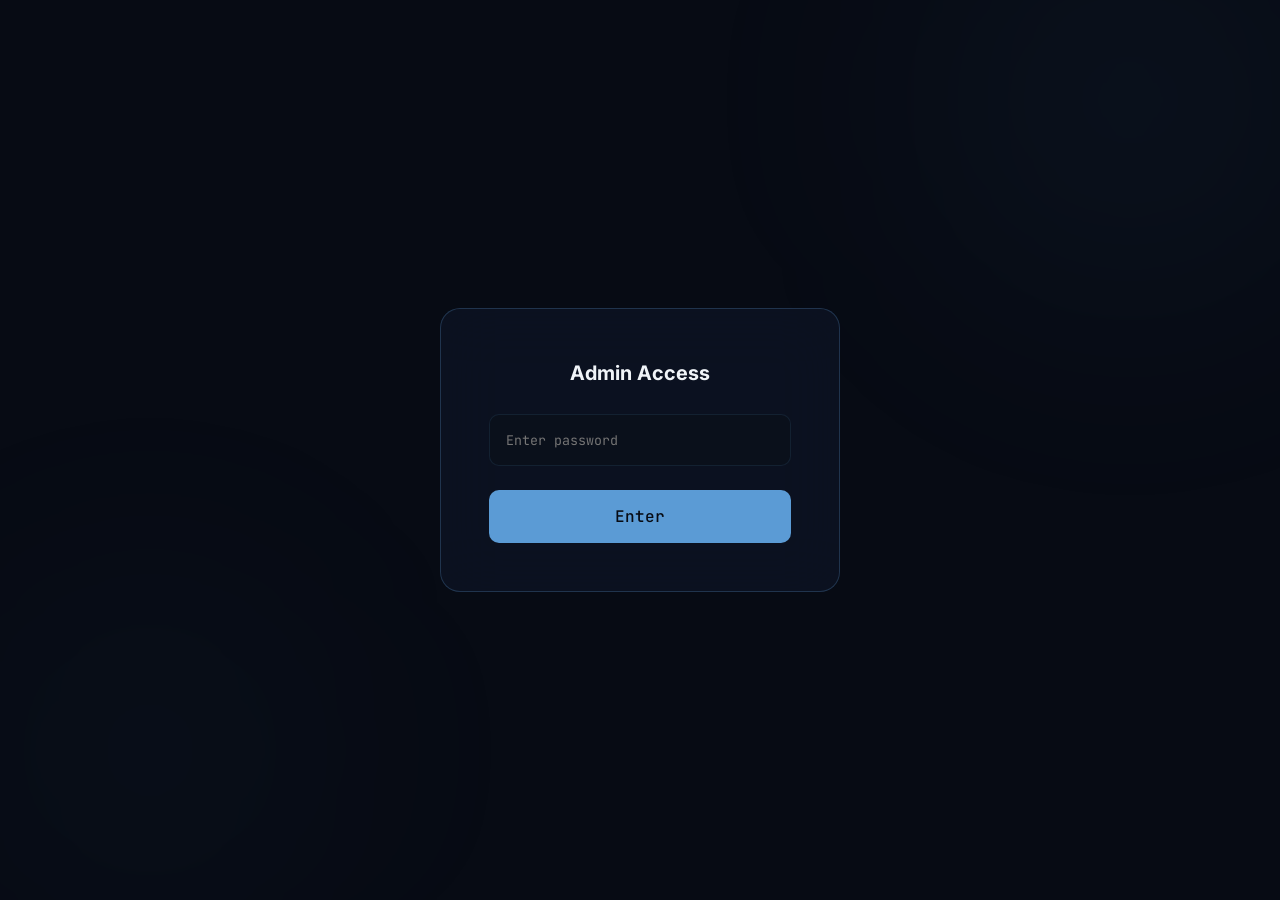
==== admin.html @ c46da8bd "Same changes" ====
<!doctype html>
<html lang="en">
    <head>
        <meta charset="UTF-8" />
        <meta name="viewport" content="width=device-width, initial-scale=1.0" />
        <title>Admin — Portfolio Management</title>
        <meta name="description" content="Admin panel for managing portfolio content." />
        <meta name="robots" content="noindex, nofollow" />
        <link rel="icon" href="assets/favicon/favicon.svg" type="image/svg+xml" />
        <link rel="preconnect" href="https://fonts.googleapis.com" />
        <link rel="preconnect" href="https://fonts.gstatic.com" crossorigin />
        <link
            href="https://fonts.googleapis.com/css2?family=Inter:wght@400;500;600;700&family=JetBrains+Mono:wght@400;500&display=swap"
            rel="stylesheet"
        />
        <link rel="stylesheet" href="assets/css/main.css" />
        <link rel="stylesheet" href="assets/css/admin.css" />
        <link rel="stylesheet" href="https://cdnjs.cloudflare.com/ajax/libs/font-awesome/6.4.0/css/all.min.css" />
        <script>
            document.addEventListener('DOMContentLoaded', () => {
                // SHA-256 hash function
                async function sha256(message) {
                    const msgBuffer = new TextEncoder().encode(message);
                    const hashBuffer = await crypto.subtle.digest('SHA-256', msgBuffer);
                    const hashArray = Array.from(new Uint8Array(hashBuffer));
                    return hashArray.map((b) => b.toString(16).padStart(2, '0')).join('');
                }

                // Admin hash from main.js
                const ADMIN_HASH = 'c2102ea6340446722128b1db3b9ac26e59ed820b8898c4a69cbaf90b72012b72';

                // Handle authentication
                const authForm = document.getElementById('auth-form');
                const adminContent = document.getElementById('admin-content');
                const passwordInput = document.getElementById('auth-password');
                const submitBtn = document.getElementById('auth-submit');

                submitBtn.addEventListener('click', async () => {
                    const password = passwordInput.value;
                    if (!password) return;
                    const hash = await sha256(password);
                    if (hash === ADMIN_HASH) {
                        authForm.style.display = 'none';
                        adminContent.style.display = 'block';
                        sessionStorage.setItem('adminAuth', 'true');
                        initAdmin();
                    } else {
                        passwordInput.value = '';
                        passwordInput.style.borderColor = '#c47070';
                        setTimeout(() => {
                            passwordInput.style.borderColor = '';
                        }, 1500);
                    }
                });

                passwordInput.addEventListener('keydown', (e) => {
                    if (e.key === 'Enter') submitBtn.click();
                });

                if (sessionStorage.getItem('adminAuth')) {
                    authForm.style.display = 'none';
                    adminContent.style.display = 'block';
                    initAdmin();
                }
            });
        </script>
    </head>
    <body>
        <!-- Password authentication form -->
        <div
            id="auth-form"
            style="
                display: flex;
                align-items: center;
                justify-content: center;
                min-height: 100vh;
                background: var(--bg-base);
            "
        >
            <div
                style="
                    background: var(--glass-bg-strong);
                    backdrop-filter: blur(var(--blur-lg));
                    border: 1px solid var(--glass-border-hover);
                    border-radius: var(--radius-xl);
                    padding: var(--space-2xl);
                    max-width: 400px;
                    width: 100%;
                    text-align: center;
                "
            >
                <h1 style="font-size: var(--text-xl); color: var(--text-heading); margin-bottom: var(--space-lg)">
                    Admin Access
                </h1>
                <input
                    id="auth-password"
                    type="password"
                    placeholder="Enter password"
                    style="
                        width: 100%;
                        padding: var(--space-md);
                        background: rgba(10, 15, 26, 0.6);
                        border: 1px solid var(--glass-border);
                        border-radius: var(--radius-md);
                        color: var(--text-primary);
                        font-family: var(--font-mono);
                        outline: none;
                        margin-bottom: var(--space-lg);
                    "
                    autocomplete="off"
                />
                <button
                    id="auth-submit"
                    style="
                        width: 100%;
                        padding: var(--space-md);
                        background: var(--accent);
                        color: var(--bg-base);
                        border: none;
                        border-radius: var(--radius-md);
                        font-family: var(--font-mono);
                        font-weight: 500;
                        cursor: pointer;
                        transition: background var(--transition-fast);
                    "
                >
                    Enter
                </button>
            </div>
        </div>

        <!-- Admin content -->
        <div id="admin-content" style="display: none">
            <div class="bg-grid" aria-hidden="true"></div>

            <header class="navbar">
                <div class="navbar__inner"></div>
            </header>

            <main class="admin-layout">
                <div class="container">
                    <div class="admin-header">
                        <h1 class="admin-header__title">Admin Panel</h1>
                        <p class="admin-header__subtitle">
                            Manage projects, certificates, and Blender work. Changes sync to GitHub on push.
                        </p>
                    </div>

                    <div id="pat-banner"></div>

                    <section class="admin-section">
                        <div class="admin-section__header">
                            <h2 class="admin-section__title">
                                Projects
                                <span class="admin-section__count" id="projects-count"></span>
                            </h2>
                            <button class="btn btn--primary" onclick="Admin.openAddForm('projects')">
                                Add Project
                            </button>
                        </div>
                        <div id="projects-list"></div>
                    </section>

                    <section class="admin-section">
                        <div class="admin-section__header">
                            <h2 class="admin-section__title">
                                Certificates
                                <span class="admin-section__count" id="certificates-count"></span>
                            </h2>
                            <button class="btn btn--primary" onclick="Admin.openAddForm('certificates')">
                                Add Certificate
                            </button>
                        </div>
                        <div id="certificates-list"></div>
                    </section>

                    <section class="admin-section">
                        <div class="admin-section__header">
                            <h2 class="admin-section__title">
                                Blender
                                <span class="admin-section__count" id="blender-count"></span>
                            </h2>
                            <button class="btn btn--primary" onclick="Admin.openAddForm('blender')">
                                Add Blender Project
                            </button>
                        </div>
                        <div id="blender-list"></div>
                    </section>

                    <div id="form-container"></div>

                    <div id="sync-bar"></div>
                </div>
            </main>
        </div>

        <script src="assets/js/data/site.js"></script>
        <script src="assets/js/data/projects.js"></script>
        <script src="assets/js/data/certificates.js"></script>
        <script src="assets/js/data/blender.js"></script>
        <script src="assets/js/github.js"></script>
        <script src="assets/js/main.js"></script>
        <script src="assets/js/admin.js"></script>

        <script>
            document.addEventListener('DOMContentLoaded', () => {
                function updateCounts() {
                    const pc = document.getElementById('projects-count');
                    const cc = document.getElementById('certificates-count');
                    const bc = document.getElementById('blender-count');
                    if (pc) pc.textContent = `(${PROJECTS.length})`;
                    if (cc) cc.textContent = `(${CERTIFICATES.length})`;
                    if (bc) bc.textContent = `(${BLENDER_PROJECTS.length})`;
                }
                updateCounts();

                const observer = new MutationObserver(updateCounts);
                const lists = document.querySelectorAll('#projects-list, #certificates-list, #blender-list');
                lists.forEach((el) => observer.observe(el, { childList: true, subtree: true }));
            });
        </script>
    </body>
</html>
---- assets/css/main.css ----
/* ============================================================
   main.css — Portfolio-wide styles
   ============================================================
   Glassmorphism + Tech Aesthetic

   Deep dark backgrounds with frosted glass surfaces,
   subtle blue accent glows, and a technical dashboard feel.
   ============================================================ */

/* ── Design Tokens ──────────────────────────────────────────── */

:root {
    /* Surfaces — deep navy-black palette */
    --bg-base: #070b14;
    --bg-primary: #0a0f1a;
    --bg-secondary: #0e1525;
    --bg-tertiary: #131c30;
    --bg-elevated: #182240;

    /* Glass surfaces */
    --glass-bg: rgba(14, 21, 37, 0.55);
    --glass-bg-hover: rgba(18, 28, 50, 0.65);
    --glass-bg-strong: rgba(14, 21, 37, 0.75);
    --glass-border: rgba(91, 155, 213, 0.12);
    --glass-border-hover: rgba(91, 155, 213, 0.25);

    /* Accent — soft electric blue */
    --accent: #5b9bd5;
    --accent-hover: #73b0e8;
    --accent-muted: rgba(91, 155, 213, 0.12);
    --accent-glow: rgba(91, 155, 213, 0.08);
    --accent-strong-glow: rgba(91, 155, 213, 0.2);

    /* Text */
    --text-primary: #e2e8f0;
    --text-secondary: #8b9cb8;
    --text-tertiary: #556a85;
    --text-heading: #f0f4f8;

    /* Status colours */
    --status-completed: #4ade80;
    --status-progress: #facc15;
    --status-planned: #94a3b8;

    /* Spacing */
    --space-xs: 0.25rem;
    --space-sm: 0.5rem;
    --space-md: 1rem;
    --space-lg: 1.5rem;
    --space-xl: 2rem;
    --space-2xl: 3rem;
    --space-3xl: 4rem;

    /* Typography */
    --font-sans: 'Inter', -apple-system, BlinkMacSystemFont, 'Segoe UI', system-ui, sans-serif;
    --font-mono: 'JetBrains Mono', 'Fira Code', 'Cascadia Code', monospace;

    --text-xs: 0.75rem;
    --text-sm: 0.875rem;
    --text-base: 1rem;
    --text-lg: 1.125rem;
    --text-xl: 1.25rem;
    --text-2xl: 1.5rem;
    --text-3xl: 2rem;
    --text-4xl: 2.5rem;
    --text-5xl: 3rem;

    /* Radii */
    --radius-sm: 6px;
    --radius-md: 10px;
    --radius-lg: 14px;
    --radius-xl: 20px;

    /* Transitions */
    --transition-fast: 150ms ease;
    --transition-base: 250ms ease;
    --transition-slow: 400ms ease;

    /* Layout */
    --max-width: 1120px;
    --navbar-height: 60px;

    /* Blur */
    --blur-sm: 12px;
    --blur-md: 20px;
    --blur-lg: 30px;
}

/* ── Reset ──────────────────────────────────────────────────── */

*,
*::before,
*::after {
    box-sizing: border-box;
    margin: 0;
    padding: 0;
}

html {
    scroll-behavior: smooth;
    -webkit-text-size-adjust: 100%;
}

body {
    font-family: var(--font-sans);
    font-size: var(--text-base);
    line-height: 1.65;
    color: var(--text-primary);
    background-color: var(--bg-base);
    min-height: 100vh;
    -webkit-font-smoothing: antialiased;
    -moz-osx-font-smoothing: grayscale;
    overflow-x: hidden;
}

img {
    display: block;
    max-width: 100%;
    height: auto;
}

a {
    color: var(--accent);
    text-decoration: none;
    transition: color var(--transition-fast);
}
a:hover {
    color: var(--accent-hover);
}

button {
    font-family: inherit;
    font-size: inherit;
    cursor: pointer;
    border: none;
    background: none;
    color: inherit;
}

ul,
ol {
    list-style: none;
}

/* ── Ambient Background Grid ────────────────────────────────── */

.bg-grid {
    position: fixed;
    inset: 0;
    z-index: 0;
    pointer-events: none;
    background:
        linear-gradient(180deg, rgba(91, 155, 213, 0.015) 1px, transparent 1px),
        linear-gradient(90deg, rgba(91, 155, 213, 0.015) 1px, transparent 1px);
    background-size: 60px 60px;
    mask-image: radial-gradient(ellipse 70% 60% at 50% 40%, black 20%, transparent 100%);
    -webkit-mask-image: radial-gradient(ellipse 70% 60% at 50% 40%, black 20%, transparent 100%);
}

/* Ambient glow blobs */
body::before,
body::after {
    content: '';
    position: fixed;
    border-radius: 50%;
    pointer-events: none;
    z-index: 0;
    filter: blur(120px);
}

body::before {
    width: 600px;
    height: 600px;
    top: -200px;
    right: -150px;
    background: radial-gradient(circle, rgba(91, 155, 213, 0.07), transparent 70%);
}

body::after {
    width: 500px;
    height: 500px;
    bottom: -100px;
    left: -100px;
    background: radial-gradient(circle, rgba(91, 155, 213, 0.05), transparent 70%);
}

/* ── Layout ─────────────────────────────────────────────────── */

.container {
    max-width: var(--max-width);
    margin: 0 auto;
    padding: 0 var(--space-lg);
    position: relative;
    z-index: 1;
}

.page-content {
    padding-top: calc(var(--navbar-height) + var(--space-2xl));
    padding-bottom: var(--space-3xl);
    min-height: calc(100vh - var(--navbar-height));
    position: relative;
    z-index: 1;
}

/* ── Navbar ─────────────────────────────────────────────────── */

.navbar {
    position: fixed;
    top: 0;
    left: 0;
    right: 0;
    z-index: 100;
    height: var(--navbar-height);
    background: rgba(7, 11, 20, 0.75);
    backdrop-filter: blur(var(--blur-md));
    -webkit-backdrop-filter: blur(var(--blur-md));
    border-bottom: 1px solid var(--glass-border);
}

.navbar__inner {
    max-width: var(--max-width);
    margin: 0 auto;
    padding: 0 var(--space-lg);
    display: flex;
    align-items: center;
    justify-content: space-between;
    height: 100%;
}

.navbar__brand {
    font-size: var(--text-base);
    font-weight: 600;
    color: var(--text-heading);
    letter-spacing: -0.01em;
    font-family: var(--font-mono);
    position: relative;
}

.navbar__brand::before {
    content: '~';
    color: var(--accent);
    margin-right: 4px;
}

.navbar__links {
    display: flex;
    align-items: center;
    gap: var(--space-xs);
}

.navbar__link {
    font-size: var(--text-sm);
    color: var(--text-secondary);
    transition:
        color var(--transition-fast),
        background var(--transition-fast);
    padding: var(--space-xs) var(--space-md);
    border-radius: var(--radius-sm);
}

.navbar__link:hover {
    color: var(--text-primary);
    background: var(--accent-muted);
}

.navbar__link--active {
    color: var(--accent);
    background: var(--accent-muted);
}

.navbar__toggle {
    display: none;
    padding: var(--space-sm);
    font-size: var(--text-lg);
    color: var(--text-secondary);
    transition: color var(--transition-fast);
}
.navbar__toggle:hover {
    color: var(--text-primary);
}

/* ── Hero ───────────────────────────────────────────────────── */

.hero {
    padding: var(--space-3xl) 0 var(--space-2xl);
    position: relative;
}

.hero__tag {
    font-family: var(--font-mono);
    font-size: var(--text-xs);
    color: var(--accent);
    letter-spacing: 0.1em;
    text-transform: uppercase;
    margin-bottom: var(--space-md);
    opacity: 0.7;
}

.hero__name {
    font-size: var(--text-5xl);
    font-weight: 700;
    color: var(--text-heading);
    letter-spacing: -0.04em;
    margin-bottom: var(--space-lg);
    line-height: 1.1;
    position: relative;
}

.hero__name::after {
    content: '';
    display: block;
    width: 60px;
    height: 3px;
    background: linear-gradient(90deg, var(--accent), transparent);
    border-radius: 2px;
    margin-top: var(--space-lg);
}

.hero__philosophy {
    font-size: var(--text-lg);
    color: var(--text-secondary);
    max-width: 640px;
    line-height: 1.8;
    margin-bottom: var(--space-xl);
    margin-top: var(--space-xl);
}

.hero__motto {
    font-family: var(--font-mono);
    font-size: var(--text-sm);
    color: var(--accent);
    letter-spacing: 0.12em;
    text-transform: uppercase;
    display: inline-block;
    padding: var(--space-xs) var(--space-md);
    border: 1px solid var(--glass-border);
    border-radius: var(--radius-sm);
    background: var(--accent-glow);
}

/* ── Section ────────────────────────────────────────────────── */

.section {
    padding: var(--space-2xl) 0;
}

.section__header {
    display: flex;
    align-items: center;
    justify-content: space-between;
    margin-bottom: var(--space-xl);
    padding-bottom: var(--space-md);
    border-bottom: 1px solid var(--glass-border);
}

.section__title {
    font-size: var(--text-xl);
    font-weight: 600;
    color: var(--text-heading);
    letter-spacing: -0.01em;
    position: relative;
    padding-left: var(--space-md);
}

.section__title::before {
    content: '';
    position: absolute;
    left: 0;
    top: 4px;
    bottom: 4px;
    width: 3px;
    background: var(--accent);
    border-radius: 2px;
}

.section__link {
    font-size: var(--text-sm);
    color: var(--text-tertiary);
    font-family: var(--font-mono);
    transition: color var(--transition-fast);
}
.section__link:hover {
    color: var(--accent);
}

/* ── About ──────────────────────────────────────────────────── */

.about {
    padding: var(--space-2xl) 0;
}

.about__heading {
    font-size: var(--text-xl);
    font-weight: 600;
    color: var(--text-heading);
    margin-bottom: var(--space-xl);
    padding-left: var(--space-md);
    position: relative;
}

.about__heading::before {
    content: '';
    position: absolute;
    left: 0;
    top: 4px;
    bottom: 4px;
    width: 3px;
    background: var(--accent);
    border-radius: 2px;
}

.about__intro {
    font-size: var(--text-base);
    color: var(--text-secondary);
    line-height: 1.8;
    margin-bottom: var(--space-2xl);
}

.about__grid {
    display: grid;
    grid-template-columns: 1fr 1fr;
    gap: var(--space-lg);
}

.about__card {
    background: var(--glass-bg);
    backdrop-filter: blur(var(--blur-sm));
    -webkit-backdrop-filter: blur(var(--blur-sm));
    border: 1px solid var(--glass-border);
    border-radius: var(--radius-lg);
    padding: var(--space-xl);
    transition: border-color var(--transition-base);
}

.about__card:hover {
    border-color: var(--glass-border-hover);
}

.about__card h3 {
    font-size: var(--text-xs);
    font-weight: 600;
    color: var(--accent);
    text-transform: uppercase;
    letter-spacing: 0.1em;
    margin-bottom: var(--space-md);
    font-family: var(--font-mono);
}

.about__card p {
    font-size: var(--text-sm);
    color: var(--text-secondary);
    line-height: 1.7;
}

.about__list li {
    font-size: var(--text-sm);
    color: var(--text-secondary);
    line-height: 1.8;
    padding-left: var(--space-md);
    position: relative;
}

.about__list li::before {
    content: '▸';
    position: absolute;
    left: 0;
    color: var(--accent);
    font-size: var(--text-xs);
}

/* ── Card ───────────────────────────────────────────────────── */

.card {
    background: var(--glass-bg);
    backdrop-filter: blur(var(--blur-sm));
    -webkit-backdrop-filter: blur(var(--blur-sm));
    border: 1px solid var(--glass-border);
    border-radius: var(--radius-lg);
    overflow: hidden;
    transition:
        border-color var(--transition-base),
        background var(--transition-base),
        box-shadow var(--transition-base);
    display: flex;
    flex-direction: column;
    height: 100%;
}

.card:hover {
    border-color: var(--glass-border-hover);
    background: var(--glass-bg-hover);
    box-shadow: 0 0 30px var(--accent-glow);
}

.card--clickable {
    cursor: pointer;
}

.card__image {
    width: 100%;
    height: auto;
    object-fit: contain;
    background: var(--bg-tertiary);
    border-bottom: 1px solid var(--glass-border);
    display: block;
}

.card__image-placeholder {
    width: 100%;
    aspect-ratio: 16 / 9;
    background: linear-gradient(135deg, var(--bg-tertiary), var(--bg-secondary));
    display: flex;
    align-items: center;
    justify-content: center;
    color: var(--text-tertiary);
    font-size: var(--text-xs);
    font-family: var(--font-mono);
    letter-spacing: 0.05em;
    border-bottom: 1px solid var(--glass-border);
    position: relative;
}

.card__image-placeholder::before {
    content: '\f03e';
    font-family: 'Font Awesome 6 Free';
    font-weight: 400;
    font-size: var(--text-2xl);
    opacity: 0.3;
    position: absolute;
}

.card__image-placeholder--blender {
    aspect-ratio: 1 / 1;
}

.card__image--blender {
    aspect-ratio: 1 / 1;
}

.card__body {
    padding: var(--space-lg);
    display: flex;
    flex-direction: column;
    flex: 1;
}

.card__title {
    font-size: var(--text-base);
    font-weight: 600;
    color: var(--text-heading);
    margin-bottom: var(--space-sm);
}

.card__meta {
    display: flex;
    align-items: center;
    gap: var(--space-sm);
    margin-bottom: var(--space-md);
    flex-wrap: wrap;
}

.card__status {
    font-size: var(--text-xs);
    font-family: var(--font-mono);
    padding: 2px 10px;
    border-radius: 20px;
    font-weight: 500;
    letter-spacing: 0.02em;
}

.card__status--completed {
    color: var(--status-completed);
    background: rgba(74, 222, 128, 0.1);
    border: 1px solid rgba(74, 222, 128, 0.2);
}
.card__status--in-progress {
    color: var(--status-progress);
    background: rgba(250, 204, 21, 0.1);
    border: 1px solid rgba(250, 204, 21, 0.2);
}
.card__status--planned {
    color: var(--status-planned);
    background: rgba(148, 163, 184, 0.1);
    border: 1px solid rgba(148, 163, 184, 0.2);
}

.card__year {
    font-size: var(--text-xs);
    color: var(--text-tertiary);
    font-family: var(--font-mono);
}

.card__field-tag {
    font-size: var(--text-xs);
    color: var(--accent);
    background: var(--accent-muted);
    border: 1px solid rgba(91, 155, 213, 0.2);
    padding: 2px 10px;
    border-radius: 20px;
}

.card__description {
    font-size: var(--text-sm);
    color: var(--text-secondary);
    line-height: 1.7;
    flex: 1;
    margin-bottom: var(--space-md);
}

.card__tech {
    display: flex;
    flex-wrap: wrap;
    gap: var(--space-xs);
    margin-bottom: var(--space-md);
}

.card__tech-tag {
    font-size: var(--text-xs);
    font-family: var(--font-mono);
    color: var(--text-tertiary);
    background: rgba(91, 155, 213, 0.06);
    border: 1px solid rgba(91, 155, 213, 0.08);
    padding: 2px 8px;
    border-radius: var(--radius-sm);
}

.card__link,
.modal__link {
    display: inline-flex;
    align-items: center;
    justify-content: center;
    gap: var(--space-xs);
    padding: calc(var(--space-xs) + 2px) var(--space-sm);
    border-radius: var(--radius-full);
    border: 1px solid var(--glass-border);
    background: var(--glass-bg);
    color: var(--accent);
    font-size: var(--text-sm);
    font-weight: 600;
    text-transform: capitalize;
    font-family: var(--font-mono);
    transition:
        background var(--transition-fast),
        border-color var(--transition-fast),
        color var(--transition-fast),
        transform var(--transition-fast);
    text-decoration: none;
}
.card__link:hover,
.modal__link:hover {
    background: var(--glass-bg-hover);
    border-color: var(--glass-border-hover);
    color: var(--accent-hover);
    transform: translateY(-1px);
}

.card:hover .card__link {
    gap: var(--space-sm);
}

/* ── Carousel ───────────────────────────────────────────────── */

.carousel {
    position: relative;
}

.carousel__track-wrapper {
    overflow: hidden;
}

.carousel__track {
    display: flex;
    gap: var(--space-lg);
    transition: transform var(--transition-base);
}

.carousel__slide {
    flex: 0 0 calc(33.333% - var(--space-lg) * 2 / 3);
    min-width: 0;
}

.carousel__controls {
    display: flex;
    align-items: center;
    justify-content: flex-end;
    gap: var(--space-sm);
    margin-top: var(--space-lg);
}

.carousel__btn {
    width: 40px;
    height: 40px;
    display: flex;
    align-items: center;
    justify-content: center;
    border: 1px solid var(--glass-border);
    border-radius: var(--radius-md);
    color: var(--text-secondary);
    background: var(--glass-bg);
    backdrop-filter: blur(var(--blur-sm));
    -webkit-backdrop-filter: blur(var(--blur-sm));
    transition:
        background var(--transition-fast),
        border-color var(--transition-fast),
        color var(--transition-fast);
}
.carousel__btn:hover {
    background: var(--glass-bg-hover);
    border-color: var(--glass-border-hover);
    color: var(--accent);
}
.carousel__btn:disabled {
    opacity: 0.3;
    cursor: not-allowed;
}

/* ── Grid Archive ───────────────────────────────────────────── */

.archive-grid {
    display: grid;
    grid-template-columns: repeat(auto-fill, minmax(320px, 1fr));
    gap: var(--space-lg);
}

.archive-grid--certificates {
    grid-template-columns: repeat(auto-fill, minmax(280px, 1fr));
}

.archive-grid--blender {
    grid-template-columns: repeat(auto-fill, minmax(260px, 1fr));
}

/* ── Filters ────────────────────────────────────────────────── */

.filters {
    display: flex;
    gap: var(--space-sm);
    margin-bottom: var(--space-xl);
    flex-wrap: wrap;
}

.filters__btn {
    font-size: var(--text-sm);
    font-family: var(--font-mono);
    padding: var(--space-xs) var(--space-md);
    border-radius: 20px;
    border: 1px solid var(--glass-border);
    background: var(--glass-bg);
    backdrop-filter: blur(var(--blur-sm));
    -webkit-backdrop-filter: blur(var(--blur-sm));
    color: var(--text-secondary);
    transition:
        background var(--transition-fast),
        color var(--transition-fast),
        border-color var(--transition-fast);
}
.filters__btn:hover {
    background: var(--glass-bg-hover);
    color: var(--text-primary);
    border-color: var(--glass-border-hover);
}
.filters__btn--active {
    background: var(--accent-muted);
    color: var(--accent);
    border-color: var(--accent);
    box-shadow: 0 0 15px var(--accent-glow);
}

/* ── Modal ──────────────────────────────────────────────────── */

.modal-overlay {
    position: fixed;
    inset: 0;
    z-index: 200;
    background: rgba(4, 6, 12, 0.8);
    backdrop-filter: blur(8px);
    -webkit-backdrop-filter: blur(8px);
    display: flex;
    align-items: center;
    justify-content: center;
    padding: var(--space-lg);
    opacity: 0;
    visibility: hidden;
    transition:
        opacity var(--transition-base),
        visibility var(--transition-base);
}

.modal-overlay--visible {
    opacity: 1;
    visibility: visible;
}

.modal {
    background: var(--glass-bg-strong);
    backdrop-filter: blur(var(--blur-lg));
    -webkit-backdrop-filter: blur(var(--blur-lg));
    border: 1px solid var(--glass-border-hover);
    border-radius: var(--radius-xl);
    max-width: 640px;
    width: 100%;
    max-height: 85vh;
    overflow-y: auto;
    position: relative;
    transform: translateY(16px) scale(0.98);
    transition: transform var(--transition-base);
    box-shadow:
        0 0 60px rgba(91, 155, 213, 0.08),
        0 20px 60px rgba(0, 0, 0, 0.4);
}

.modal-overlay--visible .modal {
    transform: translateY(0) scale(1);
}

.modal__close {
    position: absolute;
    top: var(--space-md);
    right: var(--space-md);
    width: 40px;
    height: 40px;
    border: 1px solid transparent;
    border-radius: 999px;
    background: rgba(10, 15, 26, 0.8);
    color: var(--text-primary);
    display: inline-flex;
    align-items: center;
    justify-content: center;
    cursor: pointer;
    z-index: 2;
    transition:
        border-color var(--transition-fast),
        background var(--transition-fast),
        color var(--transition-fast);
}

.modal__close:hover {
    color: var(--text-white);
    border-color: var(--glass-border-hover);
    background: rgba(10, 15, 26, 1);
}

.modal__image {
    width: 100%;
    height: auto;
    object-fit: contain;
    background: var(--bg-tertiary);
    border-radius: var(--radius-xl) var(--radius-xl) 0 0;
}

.modal__image--blender {
    width: 100%;
    height: auto;
    object-fit: contain;
}

.modal__image-placeholder {
    width: 100%;
    aspect-ratio: 16 / 9;
    background: linear-gradient(135deg, var(--bg-tertiary), var(--bg-secondary));
    display: flex;
    align-items: center;
    justify-content: center;
    color: var(--text-tertiary);
    font-family: var(--font-mono);
    font-size: var(--text-sm);
    border-radius: var(--radius-xl) var(--radius-xl) 0 0;
}

.modal__body {
    padding: var(--space-xl);
}

.modal__title {
    font-size: var(--text-xl);
    font-weight: 600;
    color: var(--text-heading);
    margin-bottom: var(--space-md);
}

.modal__meta {
    display: flex;
    align-items: center;
    gap: var(--space-sm);
    margin-bottom: var(--space-lg);
    flex-wrap: wrap;
}

.modal__description {
    font-size: var(--text-sm);
    color: var(--text-secondary);
    line-height: 1.8;
    margin-bottom: var(--space-lg);
}

.modal__tech {
    display: flex;
    flex-wrap: wrap;
    gap: var(--space-xs);
    margin-bottom: var(--space-lg);
}

.modal__link {
    display: inline-flex;
    align-items: center;
    gap: var(--space-xs);
    font-size: var(--text-sm);
    color: var(--accent);
    font-family: var(--font-mono);
    transition: color var(--transition-fast);
}
.modal__link:hover {
    color: var(--accent-hover);
}

/* ── Contact ────────────────────────────────────────────────── */

.contact {
    padding: var(--space-2xl) 0;
    border-top: 1px solid var(--glass-border);
    margin-top: var(--space-xl);
}

.contact__title {
    font-size: var(--text-xl);
    font-weight: 600;
    color: var(--text-heading);
    margin-bottom: var(--space-lg);
    padding-left: var(--space-md);
    position: relative;
}

.contact__title::before {
    content: '';
    position: absolute;
    left: 0;
    top: 4px;
    bottom: 4px;
    width: 3px;
    background: var(--accent);
    border-radius: 2px;
}

.contact__links {
    display: flex;
    gap: var(--space-lg);
}

.contact__link {
    display: inline-flex;
    align-items: center;
    gap: var(--space-sm);
    font-size: var(--text-sm);
    color: var(--text-secondary);
    font-family: var(--font-mono);
    padding: var(--space-sm) var(--space-lg);
    border: 1px solid var(--glass-border);
    border-radius: var(--radius-md);
    background: var(--glass-bg);
    backdrop-filter: blur(var(--blur-sm));
    -webkit-backdrop-filter: blur(var(--blur-sm));
    transition:
        color var(--transition-fast),
        border-color var(--transition-fast),
        background var(--transition-fast);
}
.contact__link:hover {
    color: var(--accent);
    border-color: var(--glass-border-hover);
    background: var(--glass-bg-hover);
}

.contact__link-icon {
    font-size: var(--text-sm);
    color: var(--accent);
}

/* ── Footer ─────────────────────────────────────────────────── */

.footer {
    padding: var(--space-xl) 0;
    border-top: 1px solid var(--glass-border);
    text-align: center;
    position: relative;
    z-index: 1;
}

.footer__copyright {
    font-size: var(--text-xs);
    color: var(--text-tertiary);
    display: flex;
    align-items: center;
    justify-content: center;
    gap: var(--space-xs);
    user-select: none;
    cursor: default;
    font-family: var(--font-mono);
}

.footer__copyright-icon {
    font-size: var(--text-sm);
    display: inline-block;
}

/* ── Page Header (archive pages) ────────────────────────────── */

.page-header {
    padding: var(--space-2xl) 0 var(--space-xl);
}

.page-header__title {
    font-size: var(--text-3xl);
    font-weight: 700;
    color: var(--text-heading);
    letter-spacing: -0.03em;
    margin-bottom: var(--space-sm);
    position: relative;
    padding-left: var(--space-md);
}

.page-header__title::before {
    content: '';
    position: absolute;
    left: 0;
    top: 6px;
    bottom: 6px;
    width: 4px;
    background: var(--accent);
    border-radius: 2px;
    box-shadow: 0 0 10px var(--accent-strong-glow);
}

.page-header__subtitle {
    font-size: var(--text-sm);
    color: var(--text-tertiary);
    font-family: var(--font-mono);
    padding-left: var(--space-md);
}

/* ── Empty state ────────────────────────────────────────────── */

.empty-state {
    text-align: center;
    padding: var(--space-3xl) var(--space-lg);
    color: var(--text-tertiary);
    font-size: var(--text-sm);
    font-family: var(--font-mono);
}

/* ── Admin access modal ─────────────────────────────────────── */

.admin-modal-overlay {
    position: fixed;
    inset: 0;
    z-index: 300;
    background: rgba(4, 6, 12, 0.85);
    backdrop-filter: blur(8px);
    -webkit-backdrop-filter: blur(8px);
    display: flex;
    align-items: center;
    justify-content: center;
    padding: var(--space-lg);
    opacity: 0;
    visibility: hidden;
    transition:
        opacity var(--transition-base),
        visibility var(--transition-base);
}

.admin-modal-overlay--visible {
    opacity: 1;
    visibility: visible;
}

.admin-modal {
    background: var(--glass-bg-strong);
    backdrop-filter: blur(var(--blur-lg));
    -webkit-backdrop-filter: blur(var(--blur-lg));
    border: 1px solid var(--glass-border-hover);
    border-radius: var(--radius-xl);
    padding: var(--space-xl);
    max-width: 400px;
    width: 100%;
    box-shadow:
        0 0 40px rgba(91, 155, 213, 0.1),
        0 20px 60px rgba(0, 0, 0, 0.4);
}

.admin-modal__title {
    font-size: var(--text-lg);
    font-weight: 600;
    color: var(--text-heading);
    margin-bottom: var(--space-md);
    font-family: var(--font-mono);
}

.admin-modal__input {
    width: 100%;
    padding: var(--space-sm) var(--space-md);
    background: rgba(10, 15, 26, 0.6);
    border: 1px solid var(--glass-border);
    border-radius: var(--radius-md);
    color: var(--text-primary);
    font-family: var(--font-mono);
    font-size: var(--text-sm);
    margin-bottom: var(--space-md);
    outline: none;
    transition:
        border-color var(--transition-fast),
        box-shadow var(--transition-fast);
}
.admin-modal__input:focus {
    border-color: var(--accent);
    box-shadow: 0 0 15px var(--accent-glow);
}

.admin-modal__actions {
    display: flex;
    gap: var(--space-sm);
    justify-content: flex-end;
}

.admin-modal__btn {
    font-size: var(--text-sm);
    padding: var(--space-sm) var(--space-md);
    border-radius: var(--radius-md);
    transition:
        background var(--transition-fast),
        color var(--transition-fast);
    font-family: var(--font-mono);
}

.admin-modal__btn--cancel {
    color: var(--text-secondary);
    border: 1px solid var(--glass-border);
    background: transparent;
}
.admin-modal__btn--cancel:hover {
    background: var(--glass-bg);
}

.admin-modal__btn--confirm {
    background: var(--accent);
    color: var(--bg-base);
    font-weight: 500;
}
.admin-modal__btn--confirm:hover {
    background: var(--accent-hover);
    box-shadow: 0 0 20px var(--accent-strong-glow);
}

/* ── Responsive ─────────────────────────────────────────────── */

@media (max-width: 768px) {
    .navbar__links {
        position: fixed;
        top: var(--navbar-height);
        left: 0;
        right: 0;
        background: rgba(7, 11, 20, 0.9);
        backdrop-filter: blur(var(--blur-md));
        -webkit-backdrop-filter: blur(var(--blur-md));
        border-bottom: 1px solid var(--glass-border);
        flex-direction: column;
        padding: var(--space-lg);
        gap: var(--space-xs);
        transform: translateY(-100%);
        opacity: 0;
        visibility: hidden;
        transition:
            transform var(--transition-base),
            opacity var(--transition-base),
            visibility var(--transition-base);
    }

    .navbar__links--open {
        transform: translateY(0);
        opacity: 1;
        visibility: visible;
    }

    .navbar__toggle {
        display: flex;
    }

    .hero__name {
        font-size: var(--text-3xl);
    }

    .hero__philosophy {
        font-size: var(--text-base);
    }

    .about__grid {
        grid-template-columns: 1fr;
        gap: var(--space-md);
    }

    .carousel__slide {
        flex: 0 0 calc(100% - var(--space-lg));
    }

    .archive-grid {
        grid-template-columns: 1fr;
    }

    .archive-grid--certificates,
    .archive-grid--blender {
        grid-template-columns: repeat(auto-fill, minmax(200px, 1fr));
    }

    .modal {
        max-height: 90vh;
        margin: var(--space-md);
    }

    .contact__links {
        flex-direction: column;
        gap: var(--space-sm);
    }
}

@media (min-width: 769px) and (max-width: 1024px) {
    .carousel__slide {
        flex: 0 0 calc(50% - var(--space-lg) / 2);
    }
}

/* ── Scrollbar ──────────────────────────────────────────────── */

::-webkit-scrollbar {
    width: 6px;
}
::-webkit-scrollbar-track {
    background: var(--bg-base);
}
::-webkit-scrollbar-thumb {
    background: var(--bg-elevated);
    border-radius: 3px;
}
::-webkit-scrollbar-thumb:hover {
    background: var(--text-tertiary);
}

/* ── Selection ──────────────────────────────────────────────── */

::selection {
    background: var(--accent-muted);
    color: var(--accent);
}

/* ── Focus visible (accessibility) ──────────────────────────── */

:focus-visible {
    outline: 2px solid var(--accent);
    outline-offset: 2px;
}
---- assets/css/admin.css ----
/* ============================================================
   admin.css — Admin panel styles
   ============================================================
   Glassmorphism + Tech aesthetic — extends main.css tokens.
   Loaded only on admin.html.
   ============================================================ */

/* ── Admin Layout ───────────────────────────────────────────── */

.admin-layout {
    padding-top: calc(var(--navbar-height) + var(--space-xl));
    padding-bottom: var(--space-3xl);
    min-height: 100vh;
    position: relative;
    z-index: 1;
}

.admin-header {
    padding: var(--space-xl) 0;
    margin-bottom: var(--space-xl);
    border-bottom: 1px solid var(--glass-border);
}

.admin-header__title {
    font-size: var(--text-2xl);
    font-weight: 700;
    color: var(--text-heading);
    letter-spacing: -0.02em;
    font-family: var(--font-mono);
    position: relative;
    padding-left: var(--space-md);
}

.admin-header__title::before {
    content: '> ';
    color: var(--accent);
    font-weight: 400;
}

.admin-header__subtitle {
    font-size: var(--text-sm);
    color: var(--text-tertiary);
    margin-top: var(--space-xs);
    font-family: var(--font-mono);
}

/* ── PAT Banner ─────────────────────────────────────────────── */

.pat-banner {
    background: var(--glass-bg);
    backdrop-filter: blur(var(--blur-sm));
    -webkit-backdrop-filter: blur(var(--blur-sm));
    border: 1px solid var(--glass-border);
    border-radius: var(--radius-lg);
    padding: var(--space-lg);
    margin-bottom: var(--space-xl);
    display: flex;
    align-items: center;
    gap: var(--space-lg);
    flex-wrap: wrap;
}

.pat-banner__status {
    font-size: var(--text-sm);
    color: var(--text-secondary);
    display: flex;
    align-items: center;
    gap: var(--space-sm);
    font-family: var(--font-mono);
}

.pat-banner__dot {
    width: 8px;
    height: 8px;
    border-radius: 50%;
    background: var(--status-progress);
    flex-shrink: 0;
    box-shadow: 0 0 8px rgba(250, 204, 21, 0.3);
}

.pat-banner__dot--connected {
    background: var(--status-completed);
    box-shadow: 0 0 8px rgba(74, 222, 128, 0.4);
}

.pat-banner__input {
    flex: 1;
    min-width: 200px;
    padding: var(--space-sm) var(--space-md);
    background: rgba(10, 15, 26, 0.6);
    border: 1px solid var(--glass-border);
    border-radius: var(--radius-md);
    color: var(--text-primary);
    font-family: var(--font-mono);
    font-size: var(--text-sm);
    outline: none;
    transition:
        border-color var(--transition-fast),
        box-shadow var(--transition-fast);
}
.pat-banner__input:focus {
    border-color: var(--accent);
    box-shadow: 0 0 15px var(--accent-glow);
}

.pat-banner__btn {
    font-size: var(--text-sm);
    padding: var(--space-sm) var(--space-lg);
    border-radius: var(--radius-md);
    background: var(--accent);
    color: var(--bg-base);
    font-family: var(--font-mono);
    font-weight: 500;
    transition:
        background var(--transition-fast),
        box-shadow var(--transition-fast);
}
.pat-banner__btn:hover {
    background: var(--accent-hover);
    box-shadow: 0 0 20px var(--accent-strong-glow);
}

/* ── Admin Sections ─────────────────────────────────────────── */

.admin-section {
    margin-bottom: var(--space-2xl);
}

.admin-section__header {
    display: flex;
    align-items: center;
    justify-content: space-between;
    margin-bottom: var(--space-lg);
    padding-bottom: var(--space-md);
    border-bottom: 1px solid var(--glass-border);
}

.admin-section__title {
    font-size: var(--text-lg);
    font-weight: 600;
    color: var(--text-heading);
    position: relative;
    padding-left: var(--space-md);
}

.admin-section__title::before {
    content: '';
    position: absolute;
    left: 0;
    top: 4px;
    bottom: 4px;
    width: 3px;
    background: var(--accent);
    border-radius: 2px;
}

.admin-section__count {
    font-size: var(--text-xs);
    color: var(--text-tertiary);
    font-family: var(--font-mono);
    margin-left: var(--space-sm);
}

/* ── Admin Buttons ──────────────────────────────────────────── */

.btn {
    font-size: var(--text-sm);
    padding: var(--space-sm) var(--space-md);
    border-radius: var(--radius-md);
    font-family: var(--font-mono);
    transition:
        background var(--transition-fast),
        color var(--transition-fast),
        border-color var(--transition-fast),
        box-shadow var(--transition-fast);
}

.btn--primary {
    background: var(--accent);
    color: var(--bg-base);
    font-weight: 500;
}
.btn--primary:hover {
    background: var(--accent-hover);
    box-shadow: 0 0 20px var(--accent-strong-glow);
}

.btn--secondary {
    border: 1px solid var(--glass-border);
    color: var(--text-secondary);
    background: transparent;
}
.btn--secondary:hover {
    background: var(--glass-bg);
    color: var(--text-primary);
}

.btn--danger {
    color: #f87171;
    border: 1px solid rgba(248, 113, 113, 0.25);
    background: transparent;
}
.btn--danger:hover {
    background: rgba(248, 113, 113, 0.08);
    box-shadow: 0 0 15px rgba(248, 113, 113, 0.1);
}

.btn--sync {
    background: var(--accent);
    color: var(--bg-base);
    padding: var(--space-sm) var(--space-xl);
    font-weight: 500;
}
.btn--sync:hover {
    background: var(--accent-hover);
    box-shadow: 0 0 25px var(--accent-strong-glow);
}

.btn--sync:disabled {
    opacity: 0.4;
    cursor: not-allowed;
    box-shadow: none;
}

/* ── Admin List ─────────────────────────────────────────────── */

.admin-list {
    display: flex;
    flex-direction: column;
    gap: var(--space-sm);
}

.admin-item {
    display: flex;
    align-items: center;
    gap: var(--space-md);
    padding: var(--space-md) var(--space-lg);
    background: var(--glass-bg);
    backdrop-filter: blur(var(--blur-sm));
    -webkit-backdrop-filter: blur(var(--blur-sm));
    border: 1px solid var(--glass-border);
    border-radius: var(--radius-md);
    transition:
        border-color var(--transition-fast),
        background var(--transition-fast);
}

.admin-item:hover {
    border-color: var(--glass-border-hover);
    background: var(--glass-bg-hover);
}

.admin-item--featured {
    border-left: 3px solid var(--accent);
    box-shadow: inset 3px 0 12px -4px var(--accent-strong-glow);
}

.admin-item__info {
    flex: 1;
    min-width: 0;
}

.admin-item__title {
    font-size: var(--text-sm);
    font-weight: 500;
    color: var(--text-primary);
    white-space: nowrap;
    overflow: hidden;
    text-overflow: ellipsis;
}

.admin-item__meta {
    font-size: var(--text-xs);
    color: var(--text-tertiary);
    margin-top: 2px;
    display: flex;
    align-items: center;
    gap: var(--space-sm);
    font-family: var(--font-mono);
}

.admin-item__badge {
    font-size: var(--text-xs);
    font-family: var(--font-mono);
    padding: 1px 8px;
    border-radius: 20px;
    background: var(--accent-muted);
    color: var(--accent);
    border: 1px solid rgba(91, 155, 213, 0.2);
}

.admin-item__actions {
    display: flex;
    gap: var(--space-sm);
    flex-shrink: 0;
}

.admin-item__btn {
    font-size: var(--text-xs);
    padding: 4px 12px;
    border-radius: var(--radius-sm);
    border: 1px solid var(--glass-border);
    color: var(--text-secondary);
    background: transparent;
    font-family: var(--font-mono);
    transition:
        background var(--transition-fast),
        color var(--transition-fast),
        border-color var(--transition-fast);
}
.admin-item__btn:hover {
    background: var(--glass-bg);
    color: var(--text-primary);
    border-color: var(--glass-border-hover);
}

.admin-item__btn--delete {
    color: #f87171;
    border-color: rgba(248, 113, 113, 0.25);
}
.admin-item__btn--delete:hover {
    background: rgba(248, 113, 113, 0.08);
}

/* ── Admin Form (Edit / Add) ────────────────────────────────── */

.admin-form {
    background: var(--glass-bg-strong);
    backdrop-filter: blur(var(--blur-md));
    -webkit-backdrop-filter: blur(var(--blur-md));
    border: 1px solid var(--glass-border-hover);
    border-radius: var(--radius-xl);
    padding: var(--space-xl);
    margin-bottom: var(--space-xl);
    box-shadow:
        0 0 30px var(--accent-glow),
        0 10px 40px rgba(0, 0, 0, 0.3);
}

.admin-form__title {
    font-size: var(--text-lg);
    font-weight: 600;
    color: var(--text-heading);
    margin-bottom: var(--space-xl);
    display: flex;
    align-items: center;
    justify-content: space-between;
    font-family: var(--font-mono);
}

.admin-form__grid {
    display: grid;
    grid-template-columns: 1fr 1fr;
    gap: var(--space-lg);
}

.admin-form__group {
    display: flex;
    flex-direction: column;
    gap: var(--space-xs);
}

.admin-form__group--full {
    grid-column: 1 / -1;
}

.admin-form__label {
    font-size: var(--text-sm);
    color: var(--text-secondary);
    font-weight: 500;
    font-family: var(--font-mono);
    letter-spacing: 0.02em;
}

.admin-form__input,
.admin-form__textarea,
.admin-form__select {
    padding: var(--space-sm) var(--space-md);
    background: rgba(10, 15, 26, 0.6);
    border: 1px solid var(--glass-border);
    border-radius: var(--radius-md);
    color: var(--text-primary);
    font-family: var(--font-sans);
    font-size: var(--text-sm);
    outline: none;
    transition:
        border-color var(--transition-fast),
        box-shadow var(--transition-fast);
}

.admin-form__input:focus,
.admin-form__textarea:focus,
.admin-form__select:focus {
    border-color: var(--accent);
    box-shadow: 0 0 15px var(--accent-glow);
}

.admin-form__textarea {
    resize: vertical;
    min-height: 100px;
}

.admin-form__select {
    appearance: none;
    cursor: pointer;
    background-image: none;
    position: relative;
}
.admin-form__select::after {
    content: '\f078';
    font-family: 'Font Awesome 5 Free';
    font-weight: 900;
    position: absolute;
    right: 12px;
    top: 50%;
    transform: translateY(-50%);
    color: var(--text-tertiary);
    pointer-events: none;
}
    background-repeat: no-repeat;
    background-position: right 12px center;
    padding-right: 32px;
}

.admin-form__toggle {
    display: flex;
    align-items: center;
    gap: var(--space-sm);
    cursor: pointer;
}

.admin-form__toggle input[type='checkbox'] {
    accent-color: var(--accent);
    width: 16px;
    height: 16px;
}

.admin-form__toggle-label {
    font-size: var(--text-sm);
    color: var(--text-secondary);
    font-family: var(--font-mono);
}

.admin-form__file {
    font-size: var(--text-sm);
    color: var(--text-secondary);
}

.admin-form__file input[type='file'] {
    font-size: var(--text-sm);
    color: var(--text-tertiary);
    margin-top: var(--space-xs);
}

.admin-form__image-preview {
    max-width: 200px;
    border-radius: var(--radius-md);
    border: 1px solid var(--glass-border);
    margin-top: var(--space-sm);
}

.admin-form__actions {
    display: flex;
    gap: var(--space-sm);
    justify-content: flex-end;
    margin-top: var(--space-xl);
    grid-column: 1 / -1;
}

/* ── Sync Bar ───────────────────────────────────────────────── */

.sync-bar {
    position: sticky;
    bottom: 0;
    background: var(--glass-bg-strong);
    backdrop-filter: blur(var(--blur-md));
    -webkit-backdrop-filter: blur(var(--blur-md));
    border-top: 1px solid var(--glass-border-hover);
    border-radius: var(--radius-lg);
    padding: var(--space-md) var(--space-lg);
    display: flex;
    align-items: center;
    justify-content: space-between;
    gap: var(--space-md);
    margin-top: var(--space-xl);
    box-shadow: 0 -4px 30px rgba(0, 0, 0, 0.3);
}

.sync-bar__status {
    font-size: var(--text-sm);
    color: var(--text-secondary);
    display: flex;
    align-items: center;
    gap: var(--space-sm);
    font-family: var(--font-mono);
}

.sync-bar__status--success {
    color: var(--status-completed);
}

.sync-bar__status--error {
    color: #f87171;
}

/* ── Confirm Dialog ─────────────────────────────────────────── */

.confirm-overlay {
    position: fixed;
    inset: 0;
    z-index: 250;
    background: rgba(4, 6, 12, 0.85);
    backdrop-filter: blur(8px);
    -webkit-backdrop-filter: blur(8px);
    display: flex;
    align-items: center;
    justify-content: center;
    padding: var(--space-lg);
    opacity: 0;
    visibility: hidden;
    transition:
        opacity var(--transition-base),
        visibility var(--transition-base);
}

.confirm-overlay--visible {
    opacity: 1;
    visibility: visible;
}

.confirm-dialog {
    background: var(--glass-bg-strong);
    backdrop-filter: blur(var(--blur-lg));
    -webkit-backdrop-filter: blur(var(--blur-lg));
    border: 1px solid var(--glass-border-hover);
    border-radius: var(--radius-xl);
    padding: var(--space-xl);
    max-width: 400px;
    width: 100%;
    box-shadow:
        0 0 40px rgba(91, 155, 213, 0.1),
        0 20px 60px rgba(0, 0, 0, 0.4);
}

.confirm-dialog__message {
    font-size: var(--text-sm);
    color: var(--text-secondary);
    line-height: 1.7;
    margin-bottom: var(--space-lg);
}

.confirm-dialog__actions {
    display: flex;
    gap: var(--space-sm);
    justify-content: flex-end;
}

/* ── Responsive ─────────────────────────────────────────────── */

@media (max-width: 768px) {
    .admin-form__grid {
        grid-template-columns: 1fr;
    }

    .pat-banner {
        flex-direction: column;
        align-items: stretch;
    }

    .admin-item {
        flex-direction: column;
        align-items: flex-start;
    }

    .admin-item__actions {
        width: 100%;
        justify-content: flex-end;
    }

    .sync-bar {
        flex-direction: column;
        align-items: stretch;
    }
}
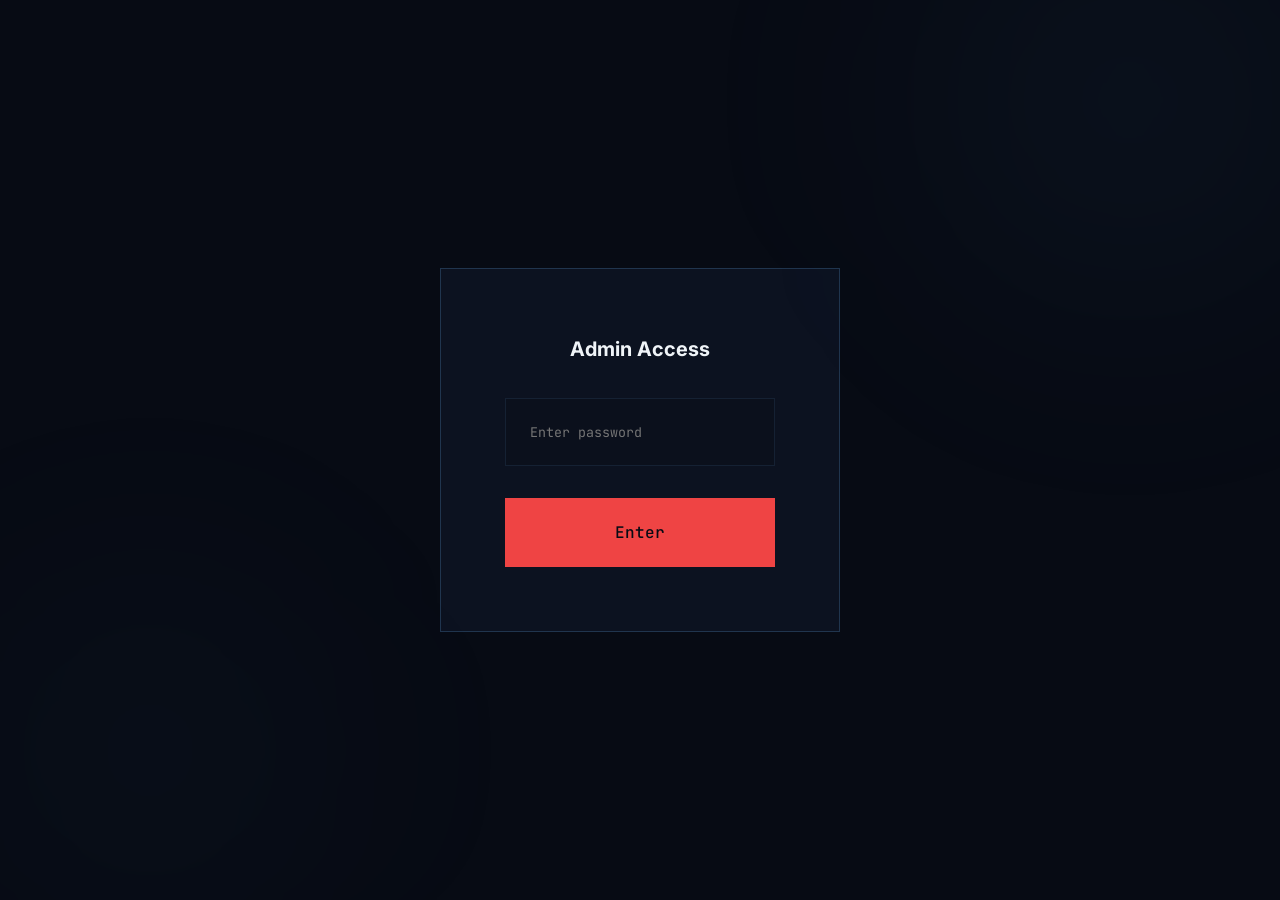
==== commit aa34640c: "UI Changes" ====
--- a/admin.html
+++ b/admin.html
@@ -43,7 +43,9 @@
                         authForm.style.display = 'none';
                         adminContent.style.display = 'block';
                         sessionStorage.setItem('adminAuth', 'true');
-                        initAdmin();
+                        if (window.Admin && typeof Admin.init === 'function') {
+                            Admin.init();
+                        }
                     } else {
                         passwordInput.value = '';
                         passwordInput.style.borderColor = '#c47070';
@@ -60,12 +62,14 @@
                 if (sessionStorage.getItem('adminAuth')) {
                     authForm.style.display = 'none';
                     adminContent.style.display = 'block';
-                    initAdmin();
+                    if (window.Admin && typeof Admin.init === 'function') {
+                        Admin.init();
+                    }
                 }
             });
         </script>
     </head>
-    <body>
+    <body class="page-admin">
         <!-- Password authentication form -->
         <div
             id="auth-form"
--- a/assets/css/main.css
+++ b/assets/css/main.css
@@ -43,17 +43,18 @@
     --status-planned: #94a3b8;
 
     /* Spacing */
-    --space-xs: 0.25rem;
-    --space-sm: 0.5rem;
-    --space-md: 1rem;
-    --space-lg: 1.5rem;
-    --space-xl: 2rem;
-    --space-2xl: 3rem;
-    --space-3xl: 4rem;
+    --space-xs: 0.5rem;
+    --space-sm: 1rem;
+    --space-md: 1.5rem;
+    --space-lg: 2rem;
+    --space-xl: 3rem;
+    --space-2xl: 4rem;
+    --space-3xl: 6rem;
 
     /* Typography */
     --font-sans: 'Inter', -apple-system, BlinkMacSystemFont, 'Segoe UI', system-ui, sans-serif;
     --font-mono: 'JetBrains Mono', 'Fira Code', 'Cascadia Code', monospace;
+    --font-display: 'Inter', sans-serif; /* For headings */
 
     --text-xs: 0.75rem;
     --text-sm: 0.875rem;
@@ -64,1194 +65,1548 @@
     --text-3xl: 2rem;
     --text-4xl: 2.5rem;
     --text-5xl: 3rem;
-
-    /* Radii */
-    --radius-sm: 6px;
-    --radius-md: 10px;
-    --radius-lg: 14px;
-    --radius-xl: 20px;
+    --text-6xl: 3.75rem;
+
+    --line-height-tight: 1.25;
+    --line-height-normal: 1.5;
+    --line-height-relaxed: 1.75;
+
+    --font-weight-normal: 400;
+    --font-weight-medium: 500;
+    --font-weight-semibold: 600;
+    --font-weight-bold: 700;
+
+    /* Section-specific accents */
+    --accent-projects: #5b9bd5; /* Analytical blue */
+    --accent-certificates: #f59e0b; /* Achievement gold */
+    --accent-blender: #ec4899; /* Creative pink */
+    --accent-about: #10b981; /* Structured green */
+
+    /* Effects */
+    --shadow-sm: 0 1px 2px 0 rgba(0, 0, 0, 0.05);
+    --shadow-md: 0 4px 6px -1px rgba(0, 0, 0, 0.1), 0 2px 4px -1px rgba(0, 0, 0, 0.06);
+    --shadow-lg: 0 10px 15px -3px rgba(0, 0, 0, 0.1), 0 4px 6px -2px rgba(0, 0, 0, 0.05);
+    --shadow-glow: 0 0 20px rgba(91, 155, 213, 0.3);
 
     /* Transitions */
-    --transition-fast: 150ms ease;
-    --transition-base: 250ms ease;
-    --transition-slow: 400ms ease;
-
-    /* Layout */
-    --max-width: 1120px;
-    --navbar-height: 60px;
-
-    /* Blur */
-    --blur-sm: 12px;
-    --blur-md: 20px;
-    --blur-lg: 30px;
-}
-
-/* ── Reset ──────────────────────────────────────────────────── */
-
-*,
-*::before,
-*::after {
-    box-sizing: border-box;
-    margin: 0;
-    padding: 0;
-}
-
-html {
-    scroll-behavior: smooth;
-    -webkit-text-size-adjust: 100%;
-}
-
-body {
-    font-family: var(--font-sans);
-    font-size: var(--text-base);
-    line-height: 1.65;
-    color: var(--text-primary);
-    background-color: var(--bg-base);
-    min-height: 100vh;
-    -webkit-font-smoothing: antialiased;
-    -moz-osx-font-smoothing: grayscale;
-    overflow-x: hidden;
-}
-
-img {
-    display: block;
-    max-width: 100%;
-    height: auto;
-}
-
-a {
-    color: var(--accent);
-    text-decoration: none;
-    transition: color var(--transition-fast);
-}
-a:hover {
-    color: var(--accent-hover);
-}
-
-button {
-    font-family: inherit;
-    font-size: inherit;
-    cursor: pointer;
-    border: none;
-    background: none;
-    color: inherit;
-}
-
-ul,
-ol {
-    list-style: none;
-}
-
-/* ── Ambient Background Grid ────────────────────────────────── */
-
-.bg-grid {
-    position: fixed;
-    inset: 0;
-    z-index: 0;
-    pointer-events: none;
-    background:
-        linear-gradient(180deg, rgba(91, 155, 213, 0.015) 1px, transparent 1px),
-        linear-gradient(90deg, rgba(91, 155, 213, 0.015) 1px, transparent 1px);
-    background-size: 60px 60px;
-    mask-image: radial-gradient(ellipse 70% 60% at 50% 40%, black 20%, transparent 100%);
-    -webkit-mask-image: radial-gradient(ellipse 70% 60% at 50% 40%, black 20%, transparent 100%);
-}
-
-/* Ambient glow blobs */
-body::before,
-body::after {
-    content: '';
-    position: fixed;
-    border-radius: 50%;
-    pointer-events: none;
-    z-index: 0;
-    filter: blur(120px);
-}
-
-body::before {
-    width: 600px;
-    height: 600px;
-    top: -200px;
-    right: -150px;
-    background: radial-gradient(circle, rgba(91, 155, 213, 0.07), transparent 70%);
-}
-
-body::after {
-    width: 500px;
-    height: 500px;
-    bottom: -100px;
-    left: -100px;
-    background: radial-gradient(circle, rgba(91, 155, 213, 0.05), transparent 70%);
-}
-
-/* ── Layout ─────────────────────────────────────────────────── */
-
-.container {
-    max-width: var(--max-width);
-    margin: 0 auto;
-    padding: 0 var(--space-lg);
-    position: relative;
-    z-index: 1;
-}
-
-.page-content {
-    padding-top: calc(var(--navbar-height) + var(--space-2xl));
-    padding-bottom: var(--space-3xl);
-    min-height: calc(100vh - var(--navbar-height));
-    position: relative;
-    z-index: 1;
-}
-
-/* ── Navbar ─────────────────────────────────────────────────── */
-
-.navbar {
-    position: fixed;
-    top: 0;
-    left: 0;
-    right: 0;
-    z-index: 100;
-    height: var(--navbar-height);
-    background: rgba(7, 11, 20, 0.75);
-    backdrop-filter: blur(var(--blur-md));
-    -webkit-backdrop-filter: blur(var(--blur-md));
-    border-bottom: 1px solid var(--glass-border);
-}
-
-.navbar__inner {
-    max-width: var(--max-width);
-    margin: 0 auto;
-    padding: 0 var(--space-lg);
-    display: flex;
-    align-items: center;
-    justify-content: space-between;
-    height: 100%;
-}
-
-.navbar__brand {
-    font-size: var(--text-base);
-    font-weight: 600;
-    color: var(--text-heading);
-    letter-spacing: -0.01em;
-    font-family: var(--font-mono);
-    position: relative;
-}
-
-.navbar__brand::before {
-    content: '~';
-    color: var(--accent);
-    margin-right: 4px;
-}
-
-.navbar__links {
-    display: flex;
-    align-items: center;
-    gap: var(--space-xs);
-}
-
-.navbar__link {
-    font-size: var(--text-sm);
-    color: var(--text-secondary);
-    transition:
-        color var(--transition-fast),
-        background var(--transition-fast);
-    padding: var(--space-xs) var(--space-md);
-    border-radius: var(--radius-sm);
-}
-
-.navbar__link:hover {
-    color: var(--text-primary);
-    background: var(--accent-muted);
-}
-
-.navbar__link--active {
-    color: var(--accent);
-    background: var(--accent-muted);
-}
-
-.navbar__toggle {
-    display: none;
-    padding: var(--space-sm);
-    font-size: var(--text-lg);
-    color: var(--text-secondary);
-    transition: color var(--transition-fast);
-}
-.navbar__toggle:hover {
-    color: var(--text-primary);
-}
-
-/* ── Hero ───────────────────────────────────────────────────── */
-
-.hero {
-    padding: var(--space-3xl) 0 var(--space-2xl);
-    position: relative;
-}
-
-.hero__tag {
-    font-family: var(--font-mono);
-    font-size: var(--text-xs);
-    color: var(--accent);
-    letter-spacing: 0.1em;
-    text-transform: uppercase;
-    margin-bottom: var(--space-md);
-    opacity: 0.7;
-}
-
-.hero__name {
-    font-size: var(--text-5xl);
-    font-weight: 700;
-    color: var(--text-heading);
-    letter-spacing: -0.04em;
-    margin-bottom: var(--space-lg);
-    line-height: 1.1;
-    position: relative;
-}
-
-.hero__name::after {
-    content: '';
-    display: block;
-    width: 60px;
-    height: 3px;
-    background: linear-gradient(90deg, var(--accent), transparent);
-    border-radius: 2px;
-    margin-top: var(--space-lg);
-}
-
-.hero__philosophy {
-    font-size: var(--text-lg);
-    color: var(--text-secondary);
-    max-width: 640px;
-    line-height: 1.8;
-    margin-bottom: var(--space-xl);
-    margin-top: var(--space-xl);
-}
-
-.hero__motto {
-    font-family: var(--font-mono);
-    font-size: var(--text-sm);
-    color: var(--accent);
-    letter-spacing: 0.12em;
-    text-transform: uppercase;
-    display: inline-block;
-    padding: var(--space-xs) var(--space-md);
-    border: 1px solid var(--glass-border);
-    border-radius: var(--radius-sm);
-    background: var(--accent-glow);
-}
-
-/* ── Section ────────────────────────────────────────────────── */
-
-.section {
-    padding: var(--space-2xl) 0;
-}
-
-.section__header {
-    display: flex;
-    align-items: center;
-    justify-content: space-between;
-    margin-bottom: var(--space-xl);
-    padding-bottom: var(--space-md);
-    border-bottom: 1px solid var(--glass-border);
-}
-
-.section__title {
-    font-size: var(--text-xl);
-    font-weight: 600;
-    color: var(--text-heading);
-    letter-spacing: -0.01em;
-    position: relative;
-    padding-left: var(--space-md);
-}
-
-.section__title::before {
-    content: '';
-    position: absolute;
-    left: 0;
-    top: 4px;
-    bottom: 4px;
-    width: 3px;
-    background: var(--accent);
-    border-radius: 2px;
-}
-
-.section__link {
-    font-size: var(--text-sm);
-    color: var(--text-tertiary);
-    font-family: var(--font-mono);
-    transition: color var(--transition-fast);
-}
-.section__link:hover {
-    color: var(--accent);
-}
-
-/* ── About ──────────────────────────────────────────────────── */
-
-.about {
-    padding: var(--space-2xl) 0;
-}
-
-.about__heading {
-    font-size: var(--text-xl);
-    font-weight: 600;
-    color: var(--text-heading);
-    margin-bottom: var(--space-xl);
-    padding-left: var(--space-md);
-    position: relative;
-}
-
-.about__heading::before {
-    content: '';
-    position: absolute;
-    left: 0;
-    top: 4px;
-    bottom: 4px;
-    width: 3px;
-    background: var(--accent);
-    border-radius: 2px;
-}
-
-.about__intro {
-    font-size: var(--text-base);
-    color: var(--text-secondary);
-    line-height: 1.8;
-    margin-bottom: var(--space-2xl);
-}
-
-.about__grid {
-    display: grid;
-    grid-template-columns: 1fr 1fr;
-    gap: var(--space-lg);
-}
-
-.about__card {
-    background: var(--glass-bg);
-    backdrop-filter: blur(var(--blur-sm));
-    -webkit-backdrop-filter: blur(var(--blur-sm));
-    border: 1px solid var(--glass-border);
-    border-radius: var(--radius-lg);
-    padding: var(--space-xl);
-    transition: border-color var(--transition-base);
-}
-
-.about__card:hover {
-    border-color: var(--glass-border-hover);
-}
-
-.about__card h3 {
-    font-size: var(--text-xs);
-    font-weight: 600;
-    color: var(--accent);
-    text-transform: uppercase;
-    letter-spacing: 0.1em;
-    margin-bottom: var(--space-md);
-    font-family: var(--font-mono);
-}
-
-.about__card p {
-    font-size: var(--text-sm);
-    color: var(--text-secondary);
-    line-height: 1.7;
-}
-
-.about__list li {
-    font-size: var(--text-sm);
-    color: var(--text-secondary);
-    line-height: 1.8;
-    padding-left: var(--space-md);
-    position: relative;
-}
-
-.about__list li::before {
-    content: '▸';
-    position: absolute;
-    left: 0;
-    color: var(--accent);
-    font-size: var(--text-xs);
-}
-
-/* ── Card ───────────────────────────────────────────────────── */
-
-.card {
-    background: var(--glass-bg);
-    backdrop-filter: blur(var(--blur-sm));
-    -webkit-backdrop-filter: blur(var(--blur-sm));
-    border: 1px solid var(--glass-border);
-    border-radius: var(--radius-lg);
-    overflow: hidden;
-    transition:
-        border-color var(--transition-base),
-        background var(--transition-base),
-        box-shadow var(--transition-base);
-    display: flex;
-    flex-direction: column;
-    height: 100%;
-}
-
-.card:hover {
-    border-color: var(--glass-border-hover);
-    background: var(--glass-bg-hover);
-    box-shadow: 0 0 30px var(--accent-glow);
-}
-
-.card--clickable {
-    cursor: pointer;
-}
-
-.card__image {
-    width: 100%;
-    height: auto;
-    object-fit: contain;
-    background: var(--bg-tertiary);
-    border-bottom: 1px solid var(--glass-border);
-    display: block;
-}
-
-.card__image-placeholder {
-    width: 100%;
-    aspect-ratio: 16 / 9;
-    background: linear-gradient(135deg, var(--bg-tertiary), var(--bg-secondary));
-    display: flex;
-    align-items: center;
-    justify-content: center;
-    color: var(--text-tertiary);
-    font-size: var(--text-xs);
-    font-family: var(--font-mono);
-    letter-spacing: 0.05em;
-    border-bottom: 1px solid var(--glass-border);
-    position: relative;
-}
-
-.card__image-placeholder::before {
-    content: '\f03e';
-    font-family: 'Font Awesome 6 Free';
-    font-weight: 400;
-    font-size: var(--text-2xl);
-    opacity: 0.3;
-    position: absolute;
-}
-
-.card__image-placeholder--blender {
-    aspect-ratio: 1 / 1;
-}
-
-.card__image--blender {
-    aspect-ratio: 1 / 1;
-}
-
-.card__body {
-    padding: var(--space-lg);
-    display: flex;
-    flex-direction: column;
-    flex: 1;
-}
-
-.card__title {
-    font-size: var(--text-base);
-    font-weight: 600;
-    color: var(--text-heading);
-    margin-bottom: var(--space-sm);
-}
-
-.card__meta {
-    display: flex;
-    align-items: center;
-    gap: var(--space-sm);
-    margin-bottom: var(--space-md);
-    flex-wrap: wrap;
-}
-
-.card__status {
-    font-size: var(--text-xs);
-    font-family: var(--font-mono);
-    padding: 2px 10px;
-    border-radius: 20px;
-    font-weight: 500;
-    letter-spacing: 0.02em;
-}
-
-.card__status--completed {
-    color: var(--status-completed);
-    background: rgba(74, 222, 128, 0.1);
-    border: 1px solid rgba(74, 222, 128, 0.2);
-}
-.card__status--in-progress {
-    color: var(--status-progress);
-    background: rgba(250, 204, 21, 0.1);
-    border: 1px solid rgba(250, 204, 21, 0.2);
-}
-.card__status--planned {
-    color: var(--status-planned);
-    background: rgba(148, 163, 184, 0.1);
-    border: 1px solid rgba(148, 163, 184, 0.2);
-}
-
-.card__year {
-    font-size: var(--text-xs);
-    color: var(--text-tertiary);
-    font-family: var(--font-mono);
-}
-
-.card__field-tag {
-    font-size: var(--text-xs);
-    color: var(--accent);
-    background: var(--accent-muted);
-    border: 1px solid rgba(91, 155, 213, 0.2);
-    padding: 2px 10px;
-    border-radius: 20px;
-}
-
-.card__description {
-    font-size: var(--text-sm);
-    color: var(--text-secondary);
-    line-height: 1.7;
-    flex: 1;
-    margin-bottom: var(--space-md);
-}
-
-.card__tech {
-    display: flex;
-    flex-wrap: wrap;
-    gap: var(--space-xs);
-    margin-bottom: var(--space-md);
-}
-
-.card__tech-tag {
-    font-size: var(--text-xs);
-    font-family: var(--font-mono);
-    color: var(--text-tertiary);
-    background: rgba(91, 155, 213, 0.06);
-    border: 1px solid rgba(91, 155, 213, 0.08);
-    padding: 2px 8px;
-    border-radius: var(--radius-sm);
-}
-
-.card__link,
-.modal__link {
-    display: inline-flex;
-    align-items: center;
-    justify-content: center;
-    gap: var(--space-xs);
-    padding: calc(var(--space-xs) + 2px) var(--space-sm);
-    border-radius: var(--radius-full);
-    border: 1px solid var(--glass-border);
-    background: var(--glass-bg);
-    color: var(--accent);
-    font-size: var(--text-sm);
-    font-weight: 600;
-    text-transform: capitalize;
-    font-family: var(--font-mono);
-    transition:
-        background var(--transition-fast),
-        border-color var(--transition-fast),
-        color var(--transition-fast),
-        transform var(--transition-fast);
-    text-decoration: none;
-}
-.card__link:hover,
-.modal__link:hover {
-    background: var(--glass-bg-hover);
-    border-color: var(--glass-border-hover);
-    color: var(--accent-hover);
-    transform: translateY(-1px);
-}
-
-.card:hover .card__link {
-    gap: var(--space-sm);
-}
-
-/* ── Carousel ───────────────────────────────────────────────── */
-
-.carousel {
-    position: relative;
-}
-
-.carousel__track-wrapper {
-    overflow: hidden;
-}
-
-.carousel__track {
-    display: flex;
-    gap: var(--space-lg);
-    transition: transform var(--transition-base);
-}
-
-.carousel__slide {
-    flex: 0 0 calc(33.333% - var(--space-lg) * 2 / 3);
-    min-width: 0;
-}
-
-.carousel__controls {
-    display: flex;
-    align-items: center;
-    justify-content: flex-end;
-    gap: var(--space-sm);
-    margin-top: var(--space-lg);
-}
-
-.carousel__btn {
-    width: 40px;
-    height: 40px;
-    display: flex;
-    align-items: center;
-    justify-content: center;
-    border: 1px solid var(--glass-border);
-    border-radius: var(--radius-md);
-    color: var(--text-secondary);
-    background: var(--glass-bg);
-    backdrop-filter: blur(var(--blur-sm));
-    -webkit-backdrop-filter: blur(var(--blur-sm));
-    transition:
-        background var(--transition-fast),
-        border-color var(--transition-fast),
-        color var(--transition-fast);
-}
-.carousel__btn:hover {
-    background: var(--glass-bg-hover);
-    border-color: var(--glass-border-hover);
-    color: var(--accent);
-}
-.carousel__btn:disabled {
-    opacity: 0.3;
-    cursor: not-allowed;
-}
-
-/* ── Grid Archive ───────────────────────────────────────────── */
-
-.archive-grid {
-    display: grid;
-    grid-template-columns: repeat(auto-fill, minmax(320px, 1fr));
-    gap: var(--space-lg);
-}
-
-.archive-grid--certificates {
-    grid-template-columns: repeat(auto-fill, minmax(280px, 1fr));
-}
-
-.archive-grid--blender {
-    grid-template-columns: repeat(auto-fill, minmax(260px, 1fr));
-}
-
-/* ── Filters ────────────────────────────────────────────────── */
-
-.filters {
-    display: flex;
-    gap: var(--space-sm);
-    margin-bottom: var(--space-xl);
-    flex-wrap: wrap;
-}
-
-.filters__btn {
-    font-size: var(--text-sm);
-    font-family: var(--font-mono);
-    padding: var(--space-xs) var(--space-md);
-    border-radius: 20px;
-    border: 1px solid var(--glass-border);
-    background: var(--glass-bg);
-    backdrop-filter: blur(var(--blur-sm));
-    -webkit-backdrop-filter: blur(var(--blur-sm));
-    color: var(--text-secondary);
-    transition:
-        background var(--transition-fast),
-        color var(--transition-fast),
-        border-color var(--transition-fast);
-}
-.filters__btn:hover {
-    background: var(--glass-bg-hover);
-    color: var(--text-primary);
-    border-color: var(--glass-border-hover);
-}
-.filters__btn--active {
-    background: var(--accent-muted);
-    color: var(--accent);
-    border-color: var(--accent);
-    box-shadow: 0 0 15px var(--accent-glow);
-}
-
-/* ── Modal ──────────────────────────────────────────────────── */
-
-.modal-overlay {
-    position: fixed;
-    inset: 0;
-    z-index: 200;
-    background: rgba(4, 6, 12, 0.8);
-    backdrop-filter: blur(8px);
-    -webkit-backdrop-filter: blur(8px);
-    display: flex;
-    align-items: center;
-    justify-content: center;
-    padding: var(--space-lg);
-    opacity: 0;
-    visibility: hidden;
-    transition:
-        opacity var(--transition-base),
-        visibility var(--transition-base);
-}
-
-.modal-overlay--visible {
-    opacity: 1;
-    visibility: visible;
-}
-
-.modal {
-    background: var(--glass-bg-strong);
-    backdrop-filter: blur(var(--blur-lg));
-    -webkit-backdrop-filter: blur(var(--blur-lg));
-    border: 1px solid var(--glass-border-hover);
-    border-radius: var(--radius-xl);
-    max-width: 640px;
-    width: 100%;
-    max-height: 85vh;
-    overflow-y: auto;
-    position: relative;
-    transform: translateY(16px) scale(0.98);
-    transition: transform var(--transition-base);
-    box-shadow:
-        0 0 60px rgba(91, 155, 213, 0.08),
-        0 20px 60px rgba(0, 0, 0, 0.4);
-}
-
-.modal-overlay--visible .modal {
-    transform: translateY(0) scale(1);
-}
-
-.modal__close {
-    position: absolute;
-    top: var(--space-md);
-    right: var(--space-md);
-    width: 40px;
-    height: 40px;
-    border: 1px solid transparent;
-    border-radius: 999px;
-    background: rgba(10, 15, 26, 0.8);
-    color: var(--text-primary);
-    display: inline-flex;
-    align-items: center;
-    justify-content: center;
-    cursor: pointer;
-    z-index: 2;
-    transition:
-        border-color var(--transition-fast),
-        background var(--transition-fast),
-        color var(--transition-fast);
-}
-
-.modal__close:hover {
-    color: var(--text-white);
-    border-color: var(--glass-border-hover);
-    background: rgba(10, 15, 26, 1);
-}
-
-.modal__image {
-    width: 100%;
-    height: auto;
-    object-fit: contain;
-    background: var(--bg-tertiary);
-    border-radius: var(--radius-xl) var(--radius-xl) 0 0;
-}
-
-.modal__image--blender {
-    width: 100%;
-    height: auto;
-    object-fit: contain;
-}
-
-.modal__image-placeholder {
-    width: 100%;
-    aspect-ratio: 16 / 9;
-    background: linear-gradient(135deg, var(--bg-tertiary), var(--bg-secondary));
-    display: flex;
-    align-items: center;
-    justify-content: center;
-    color: var(--text-tertiary);
-    font-family: var(--font-mono);
-    font-size: var(--text-sm);
-    border-radius: var(--radius-xl) var(--radius-xl) 0 0;
-}
-
-.modal__body {
-    padding: var(--space-xl);
-}
-
-.modal__title {
-    font-size: var(--text-xl);
-    font-weight: 600;
-    color: var(--text-heading);
-    margin-bottom: var(--space-md);
-}
-
-.modal__meta {
-    display: flex;
-    align-items: center;
-    gap: var(--space-sm);
-    margin-bottom: var(--space-lg);
-    flex-wrap: wrap;
-}
-
-.modal__description {
-    font-size: var(--text-sm);
-    color: var(--text-secondary);
-    line-height: 1.8;
-    margin-bottom: var(--space-lg);
-}
-
-.modal__tech {
-    display: flex;
-    flex-wrap: wrap;
-    gap: var(--space-xs);
-    margin-bottom: var(--space-lg);
-}
-
-.modal__link {
-    display: inline-flex;
-    align-items: center;
-    gap: var(--space-xs);
-    font-size: var(--text-sm);
-    color: var(--accent);
-    font-family: var(--font-mono);
-    transition: color var(--transition-fast);
-}
-.modal__link:hover {
-    color: var(--accent-hover);
-}
-
-/* ── Contact ────────────────────────────────────────────────── */
-
-.contact {
-    padding: var(--space-2xl) 0;
-    border-top: 1px solid var(--glass-border);
-    margin-top: var(--space-xl);
-}
-
-.contact__title {
-    font-size: var(--text-xl);
-    font-weight: 600;
-    color: var(--text-heading);
-    margin-bottom: var(--space-lg);
-    padding-left: var(--space-md);
-    position: relative;
-}
-
-.contact__title::before {
-    content: '';
-    position: absolute;
-    left: 0;
-    top: 4px;
-    bottom: 4px;
-    width: 3px;
-    background: var(--accent);
-    border-radius: 2px;
-}
-
-.contact__links {
-    display: flex;
-    gap: var(--space-lg);
-}
-
-.contact__link {
-    display: inline-flex;
-    align-items: center;
-    gap: var(--space-sm);
-    font-size: var(--text-sm);
-    color: var(--text-secondary);
-    font-family: var(--font-mono);
-    padding: var(--space-sm) var(--space-lg);
-    border: 1px solid var(--glass-border);
-    border-radius: var(--radius-md);
-    background: var(--glass-bg);
-    backdrop-filter: blur(var(--blur-sm));
-    -webkit-backdrop-filter: blur(var(--blur-sm));
-    transition:
-        color var(--transition-fast),
-        border-color var(--transition-fast),
-        background var(--transition-fast);
-}
-.contact__link:hover {
-    color: var(--accent);
-    border-color: var(--glass-border-hover);
-    background: var(--glass-bg-hover);
-}
-
-.contact__link-icon {
-    font-size: var(--text-sm);
-    color: var(--accent);
-}
-
-/* ── Footer ─────────────────────────────────────────────────── */
-
-.footer {
-    padding: var(--space-xl) 0;
-    border-top: 1px solid var(--glass-border);
-    text-align: center;
-    position: relative;
-    z-index: 1;
-}
-
-.footer__copyright {
-    font-size: var(--text-xs);
-    color: var(--text-tertiary);
-    display: flex;
-    align-items: center;
-    justify-content: center;
-    gap: var(--space-xs);
-    user-select: none;
-    cursor: default;
-    font-family: var(--font-mono);
-}
-
-.footer__copyright-icon {
-    font-size: var(--text-sm);
-    display: inline-block;
-}
-
-/* ── Page Header (archive pages) ────────────────────────────── */
-
-.page-header {
-    padding: var(--space-2xl) 0 var(--space-xl);
-}
-
-.page-header__title {
-    font-size: var(--text-3xl);
-    font-weight: 700;
-    color: var(--text-heading);
-    letter-spacing: -0.03em;
-    margin-bottom: var(--space-sm);
-    position: relative;
-    padding-left: var(--space-md);
-}
-
-.page-header__title::before {
-    content: '';
-    position: absolute;
-    left: 0;
-    top: 6px;
-    bottom: 6px;
-    width: 4px;
-    background: var(--accent);
-    border-radius: 2px;
-    box-shadow: 0 0 10px var(--accent-strong-glow);
-}
-
-.page-header__subtitle {
-    font-size: var(--text-sm);
-    color: var(--text-tertiary);
-    font-family: var(--font-mono);
-    padding-left: var(--space-md);
-}
-
-/* ── Empty state ────────────────────────────────────────────── */
-
-.empty-state {
-    text-align: center;
-    padding: var(--space-3xl) var(--space-lg);
-    color: var(--text-tertiary);
-    font-size: var(--text-sm);
-    font-family: var(--font-mono);
-}
-
-/* ── Admin access modal ─────────────────────────────────────── */
-
-.admin-modal-overlay {
-    position: fixed;
-    inset: 0;
-    z-index: 300;
-    background: rgba(4, 6, 12, 0.85);
-    backdrop-filter: blur(8px);
-    -webkit-backdrop-filter: blur(8px);
-    display: flex;
-    align-items: center;
-    justify-content: center;
-    padding: var(--space-lg);
-    opacity: 0;
-    visibility: hidden;
-    transition:
-        opacity var(--transition-base),
-        visibility var(--transition-base);
-}
-
-.admin-modal-overlay--visible {
-    opacity: 1;
-    visibility: visible;
-}
-
-.admin-modal {
-    background: var(--glass-bg-strong);
-    backdrop-filter: blur(var(--blur-lg));
-    -webkit-backdrop-filter: blur(var(--blur-lg));
-    border: 1px solid var(--glass-border-hover);
-    border-radius: var(--radius-xl);
-    padding: var(--space-xl);
-    max-width: 400px;
-    width: 100%;
-    box-shadow:
-        0 0 40px rgba(91, 155, 213, 0.1),
-        0 20px 60px rgba(0, 0, 0, 0.4);
-}
-
-.admin-modal__title {
-    font-size: var(--text-lg);
-    font-weight: 600;
-    color: var(--text-heading);
-    margin-bottom: var(--space-md);
-    font-family: var(--font-mono);
-}
-
-.admin-modal__input {
-    width: 100%;
-    padding: var(--space-sm) var(--space-md);
-    background: rgba(10, 15, 26, 0.6);
-    border: 1px solid var(--glass-border);
-    border-radius: var(--radius-md);
-    color: var(--text-primary);
-    font-family: var(--font-mono);
-    font-size: var(--text-sm);
-    margin-bottom: var(--space-md);
-    outline: none;
-    transition:
-        border-color var(--transition-fast),
-        box-shadow var(--transition-fast);
-}
-.admin-modal__input:focus {
-    border-color: var(--accent);
-    box-shadow: 0 0 15px var(--accent-glow);
-}
-
-.admin-modal__actions {
-    display: flex;
-    gap: var(--space-sm);
-    justify-content: flex-end;
-}
-
-.admin-modal__btn {
-    font-size: var(--text-sm);
-    padding: var(--space-sm) var(--space-md);
-    border-radius: var(--radius-md);
-    transition:
-        background var(--transition-fast),
-        color var(--transition-fast);
-    font-family: var(--font-mono);
-}
-
-.admin-modal__btn--cancel {
-    color: var(--text-secondary);
-    border: 1px solid var(--glass-border);
-    background: transparent;
-}
-.admin-modal__btn--cancel:hover {
-    background: var(--glass-bg);
-}
-
-.admin-modal__btn--confirm {
-    background: var(--accent);
-    color: var(--bg-base);
-    font-weight: 500;
-}
-.admin-modal__btn--confirm:hover {
-    background: var(--accent-hover);
-    box-shadow: 0 0 20px var(--accent-strong-glow);
-}
-
-/* ── Responsive ─────────────────────────────────────────────── */
-
-@media (max-width: 768px) {
-    .navbar__links {
+    --transition-fast: 300ms ease-out;
+    --transition-base: 600ms ease-out;
+    --transition-slow: 1200ms ease-out;
+
+    /* ── Reset ──────────────────────────────────────────────────── */
+
+    *,
+    *::before,
+    *::after {
+        box-sizing: border-box;
+        margin: 0;
+        padding: 0;
+    }
+
+    html {
+        scroll-behavior: smooth;
+        -webkit-text-size-adjust: 100%;
+    }
+
+    body {
+        font-family: var(--font-sans);
+        font-size: var(--text-base);
+        line-height: 1.65;
+        color: var(--text-primary);
+        background-color: var(--bg-base);
+        min-height: 100vh;
+        -webkit-font-smoothing: antialiased;
+        -moz-osx-font-smoothing: grayscale;
+        overflow-x: hidden;
+    }
+
+    img {
+        display: block;
+        max-width: 100%;
+        height: auto;
+    }
+
+    a {
+        color: var(--accent);
+        text-decoration: none;
+        transition: color var(--transition-fast);
+    }
+    a:hover {
+        color: var(--accent-hover);
+    }
+
+    button {
+        font-family: inherit;
+        font-size: inherit;
+        cursor: pointer;
+        border: none;
+        background: none;
+        color: inherit;
+    }
+
+    /* ── Animations ─────────────────────────────────────────────── */
+
+    @keyframes fadeInUp {
+        from {
+            opacity: 0;
+            transform: translateY(30px);
+        }
+        to {
+            opacity: 1;
+            transform: translateY(0);
+        }
+    }
+
+    @keyframes slideInLeft {
+        from {
+            opacity: 0;
+            transform: translateX(-30px);
+        }
+        to {
+            opacity: 1;
+            transform: translateX(0);
+        }
+    }
+
+    @keyframes slideInRight {
+        from {
+            opacity: 0;
+            transform: translateX(30px);
+        }
+        to {
+            opacity: 1;
+            transform: translateX(0);
+        }
+    }
+
+    @keyframes pulse {
+        0%,
+        100% {
+            opacity: 1;
+        }
+        50% {
+            opacity: 0.7;
+        }
+    }
+
+    @keyframes glow {
+        0%,
+        100% {
+            box-shadow: 0 0 5px rgba(91, 155, 213, 0.2);
+        }
+        50% {
+            box-shadow:
+                0 0 20px rgba(91, 155, 213, 0.4),
+                0 0 30px rgba(91, 155, 213, 0.2);
+        }
+    }
+
+    /* ── Utility Classes ────────────────────────────────────────── */
+
+    .animate-fade-in-up {
+        animation: fadeInUp 1.5s ease-out;
+    }
+
+    .animate-slide-in-left {
+        animation: slideInLeft 1.5s ease-out;
+    }
+
+    .animate-slide-in-right {
+        animation: slideInRight 1.5s ease-out;
+    }
+
+    .animate-pulse {
+        animation: pulse 4s infinite;
+    }
+
+    .animate-glow {
+        animation: glow 6s infinite;
+    }
+
+    ul,
+    ol {
+        list-style: none;
+    }
+
+    /* ── Ambient Background Grid ────────────────────────────────── */
+
+    .bg-grid {
         position: fixed;
-        top: var(--navbar-height);
+        inset: 0;
+        z-index: 0;
+        pointer-events: none;
+        background:
+            linear-gradient(180deg, rgba(91, 155, 213, 0.015) 1px, transparent 1px),
+            linear-gradient(90deg, rgba(91, 155, 213, 0.015) 1px, transparent 1px);
+        background-size: 60px 60px;
+        mask-image: radial-gradient(ellipse 70% 60% at 50% 40%, black 20%, transparent 100%);
+        -webkit-mask-image: radial-gradient(ellipse 70% 60% at 50% 40%, black 20%, transparent 100%);
+    }
+
+    /* Ambient glow blobs */
+    body::before,
+    body::after {
+        content: '';
+        position: fixed;
+        border-radius: 50%;
+        pointer-events: none;
+        z-index: 0;
+        filter: blur(120px);
+    }
+
+    body::before {
+        width: 600px;
+        height: 600px;
+        top: -200px;
+        right: -150px;
+        background: radial-gradient(circle, rgba(91, 155, 213, 0.07), transparent 70%);
+        animation: glow 8s ease-in-out infinite alternate;
+    }
+
+    body::after {
+        width: 500px;
+        height: 500px;
+        bottom: -100px;
+        left: -100px;
+        background: radial-gradient(circle, rgba(91, 155, 213, 0.05), transparent 70%);
+        animation: glow 6s ease-in-out infinite alternate-reverse;
+    }
+
+    /* ── Layout ─────────────────────────────────────────────────── */
+
+    .container {
+        max-width: var(--max-width);
+        margin: 0 auto;
+        padding: 0 var(--space-lg);
+        position: relative;
+        z-index: 1;
+    }
+
+    .page-content {
+        padding-top: calc(var(--navbar-height) + var(--space-2xl));
+        padding-bottom: var(--space-3xl);
+        min-height: calc(100vh - var(--navbar-height));
+        position: relative;
+        z-index: 1;
+    }
+
+    /* ── Navbar ─────────────────────────────────────────────────── */
+
+    .navbar {
+        position: fixed;
+        top: 0;
         left: 0;
         right: 0;
-        background: rgba(7, 11, 20, 0.9);
+        z-index: 100;
+        height: var(--navbar-height);
+        background: rgba(7, 11, 20, 0.75);
         backdrop-filter: blur(var(--blur-md));
         -webkit-backdrop-filter: blur(var(--blur-md));
         border-bottom: 1px solid var(--glass-border);
+    }
+
+    .navbar__inner {
+        max-width: var(--max-width);
+        margin: 0 auto;
+        padding: 0 var(--space-lg);
+        display: flex;
+        align-items: center;
+        justify-content: space-between;
+        height: 100%;
+    }
+
+    .navbar__brand {
+        font-family: var(--font-mono);
+        font-size: var(--text-lg);
+        font-weight: var(--font-weight-bold);
+        color: var(--text-heading);
+        letter-spacing: -0.01em;
+        position: relative;
+        transition: color var(--transition-fast);
+    }
+
+    .navbar__brand:hover {
+        color: var(--accent);
+    }
+
+    .navbar__brand::before {
+        content: '~';
+        color: var(--accent);
+        margin-right: 4px;
+        animation: pulse 2s infinite;
+    }
+
+    .navbar__links {
+        display: flex;
+        align-items: center;
+        gap: var(--space-xs);
+    }
+
+    .navbar__link {
+        font-size: var(--text-sm);
+        color: var(--text-secondary);
+        transition:
+            color var(--transition-fast),
+            background var(--transition-fast);
+        padding: var(--space-xs) var(--space-md);
+        border-radius: var(--radius-sm);
+    }
+
+    .navbar__link:hover {
+        color: var(--text-primary);
+        background: var(--accent-muted);
+    }
+
+    .navbar__link--active {
+        color: var(--accent);
+        background: var(--accent-muted);
+    }
+
+    .navbar__toggle {
+        display: none;
+        padding: var(--space-sm);
+        font-size: var(--text-lg);
+        color: var(--text-secondary);
+        transition: color var(--transition-fast);
+    }
+    .navbar__toggle:hover {
+        color: var(--text-primary);
+    }
+
+    /* ── Hero ───────────────────────────────────────────────────── */
+
+    .hero {
+        padding: var(--space-xl) 0 var(--space-2xl);
+        position: relative;
+        display: flex;
+        align-items: center;
+        justify-content: space-between;
+        gap: var(--space-3xl);
+        min-height: 80vh;
+    }
+
+    .hero__content {
+        flex: 1;
+        max-width: 600px;
+        animation: fadeInUp 1.5s ease-out;
+    }
+
+    .hero__torus {
+        flex: 1;
+        max-width: 600px;
+        height: 500px;
+        border-radius: var(--radius-lg);
+        overflow: hidden;
+        animation: slideInRight 1.5s ease-out 0.5s both;
+    }
+
+    .hero__tag {
+        font-family: var(--font-mono);
+        font-size: var(--text-sm);
+        font-weight: var(--font-weight-medium);
+        color: var(--accent);
+        letter-spacing: 0.15em;
+        text-transform: uppercase;
+        margin-bottom: var(--space-lg);
+        opacity: 0.9;
+        position: relative;
+    }
+
+    .hero__tag::before {
+        content: '//';
+        position: absolute;
+        left: -1.5rem;
+        color: var(--accent-muted);
+    }
+
+    .hero__name {
+        font-family: var(--font-display);
+        font-size: clamp(var(--text-4xl), 5vw, var(--text-6xl));
+        font-weight: var(--font-weight-bold);
+        color: var(--text-heading);
+        letter-spacing: -0.02em;
+        margin-bottom: var(--space-lg);
+        line-height: var(--line-height-tight);
+        position: relative;
+        background: linear-gradient(135deg, var(--text-heading), var(--accent));
+        -webkit-background-clip: text;
+        -webkit-text-fill-color: transparent;
+        background-clip: text;
+    }
+
+    .hero__name::after {
+        content: '';
+        display: block;
+        width: 80px;
+        height: 4px;
+        background: linear-gradient(90deg, var(--accent), var(--accent-certificates), transparent);
+        border-radius: 2px;
+        margin-top: var(--space-lg);
+        box-shadow: var(--shadow-glow);
+    }
+
+    .hero__philosophy {
+        font-size: var(--text-xl);
+        font-weight: var(--font-weight-normal);
+        color: var(--text-secondary);
+        max-width: 640px;
+        line-height: var(--line-height-relaxed);
+        margin-bottom: var(--space-xl);
+        margin-top: var(--space-xl);
+    }
+
+    .hero__motto {
+        font-family: var(--font-mono);
+        font-size: var(--text-base);
+        font-weight: var(--font-weight-medium);
+        color: var(--accent);
+        letter-spacing: 0.08em;
+        text-transform: uppercase;
+        display: inline-block;
+        padding: var(--space-sm) var(--space-lg);
+        border: 1px solid var(--glass-border);
+        border-radius: var(--radius-md);
+        background: var(--accent-glow);
+        transition: all var(--transition-base);
+        box-shadow: var(--shadow-sm);
+    }
+
+    .hero__motto:hover {
+        background: var(--accent-strong-glow);
+        box-shadow: var(--shadow-md);
+        transform: translateY(-2px);
+    }
+
+    /* ── Section ────────────────────────────────────────────────── */
+
+    .section {
+        padding: var(--space-3xl) 0;
+        position: relative;
+    }
+
+    .section__header {
+        display: flex;
+        align-items: center;
+        justify-content: space-between;
+        margin-bottom: var(--space-xl);
+        padding-bottom: var(--space-md);
+        border-bottom: 1px solid var(--glass-border);
+        animation: fadeInUp 0.8s ease-out;
+    }
+
+    .section__title {
+        font-family: var(--font-display);
+        font-size: var(--text-3xl);
+        font-weight: var(--font-weight-bold);
+        color: var(--text-heading);
+        letter-spacing: -0.01em;
+        position: relative;
+        padding-left: var(--space-md);
+    }
+
+    .section__title::before {
+        content: '';
+        position: absolute;
+        left: 0;
+        top: 8px;
+        bottom: 8px;
+        width: 4px;
+        border-radius: 2px;
+    }
+
+    .section__link {
+        font-family: var(--font-mono);
+        font-size: var(--text-base);
+        font-weight: var(--font-weight-medium);
+        color: var(--text-tertiary);
+        letter-spacing: 0.05em;
+        text-transform: uppercase;
+        transition: all var(--transition-base);
+        position: relative;
+    }
+
+    .section__link::after {
+        content: '→';
+        margin-left: var(--space-xs);
+        transition: transform var(--transition-base);
+    }
+
+    .section__link:hover {
+        color: var(--accent);
+        transform: translateX(4px);
+    }
+
+    .section__link:hover::after {
+        transform: translateX(4px);
+    }
+
+    /* Section-specific themes */
+    #featured-projects .section__title::before {
+        background: linear-gradient(180deg, var(--accent-projects), transparent);
+        box-shadow: 0 0 10px rgba(91, 155, 213, 0.3);
+    }
+
+    #featured-certificates .section__title::before {
+        background: linear-gradient(180deg, var(--accent-certificates), transparent);
+        box-shadow: 0 0 10px rgba(245, 158, 11, 0.3);
+    }
+
+    #featured-blender .section__title::before {
+        background: linear-gradient(180deg, var(--accent-blender), transparent);
+        box-shadow: 0 0 10px rgba(236, 72, 153, 0.3);
+    }
+
+    /* ── About ──────────────────────────────────────────────────── */
+
+    .about {
+        padding: var(--space-2xl) 0;
+        position: relative;
+    }
+
+    .about::before {
+        content: '';
+        position: absolute;
+        top: 0;
+        left: 50%;
+        transform: translateX(-50%);
+        width: 100px;
+        height: 1px;
+        background: linear-gradient(90deg, transparent, var(--accent-about), transparent);
+    }
+
+    .about__heading {
+        font-family: var(--font-display);
+        font-size: var(--text-3xl);
+        font-weight: var(--font-weight-bold);
+        color: var(--text-heading);
+        margin-bottom: var(--space-xl);
+        padding-left: var(--space-md);
+        position: relative;
+        animation: fadeInUp 0.8s ease-out;
+    }
+
+    .about__heading::before {
+        content: '';
+        position: absolute;
+        left: 0;
+        top: 8px;
+        bottom: 8px;
+        width: 4px;
+        background: linear-gradient(180deg, var(--accent-about), transparent);
+        border-radius: 2px;
+        box-shadow: 0 0 10px rgba(16, 185, 129, 0.3);
+    }
+
+    .about__intro {
+        font-size: var(--text-lg);
+        font-weight: var(--font-weight-normal);
+        color: var(--text-secondary);
+        line-height: var(--line-height-relaxed);
+        margin-bottom: var(--space-2xl);
+        max-width: 800px;
+        animation: fadeInUp 0.8s ease-out 0.2s both;
+    }
+
+    .about__grid {
+        display: grid;
+        grid-template-columns: 1fr 1fr;
+        gap: var(--space-lg);
+    }
+
+    .about__card {
+        background: var(--glass-bg);
+        backdrop-filter: blur(var(--blur-sm));
+        -webkit-backdrop-filter: blur(var(--blur-sm));
+        border: 1px solid var(--glass-border);
+        border-radius: var(--radius-lg);
+        padding: var(--space-xl);
+        transition: all var(--transition-base);
+        position: relative;
+        overflow: hidden;
+        animation: fadeInUp 0.8s ease-out 0.4s both;
+    }
+
+    .about__card::before {
+        content: '';
+        position: absolute;
+        top: 0;
+        left: 0;
+        right: 0;
+        height: 2px;
+        background: linear-gradient(90deg, var(--accent-about), transparent);
+        opacity: 0;
+        transition: opacity var(--transition-base);
+    }
+
+    .about__card:hover {
+        border-color: rgba(16, 185, 129, 0.3);
+        box-shadow: 0 8px 25px rgba(16, 185, 129, 0.1);
+        transform: translateY(-4px);
+    }
+
+    .about__card:hover::before {
+        opacity: 1;
+    }
+
+    .about__card h3 {
+        font-family: var(--font-mono);
+        font-size: var(--text-sm);
+        font-weight: var(--font-weight-semibold);
+        color: var(--accent-about);
+        text-transform: uppercase;
+        letter-spacing: 0.15em;
+        margin-bottom: var(--space-md);
+        position: relative;
+    }
+
+    .about__card p {
+        font-size: var(--text-base);
+        color: var(--text-secondary);
+        line-height: var(--line-height-relaxed);
+    }
+
+    .about__list li {
+        font-size: var(--text-base);
+        color: var(--text-secondary);
+        line-height: var(--line-height-relaxed);
+        padding-left: var(--space-md);
+        position: relative;
+    }
+
+    .about__list li::before {
+        content: '▸';
+        position: absolute;
+        left: 0;
+        color: var(--accent-about);
+        font-size: var(--text-sm);
+        font-weight: bold;
+    }
+
+    /* ── Card ───────────────────────────────────────────────────── */
+
+    .card {
+        background: var(--glass-bg);
+        backdrop-filter: blur(var(--blur-sm));
+        -webkit-backdrop-filter: blur(var(--blur-sm));
+        border: 1px solid var(--glass-border);
+        border-radius: var(--radius-lg);
+        overflow: hidden;
+        transition: all var(--transition-base);
+        display: flex;
         flex-direction: column;
+        height: 100%;
+        position: relative;
+        animation: fadeInUp 0.8s ease-out;
+    }
+
+    .card::before {
+        content: '';
+        position: absolute;
+        top: 0;
+        left: 0;
+        right: 0;
+        height: 2px;
+        background: linear-gradient(90deg, var(--accent), transparent);
+        opacity: 0;
+        transition: opacity var(--transition-base);
+    }
+
+    .card:hover {
+        border-color: var(--glass-border-hover);
+        background: var(--glass-bg-hover);
+        box-shadow: var(--shadow-lg);
+        transform: translateY(-8px);
+    }
+
+    .card:hover::before {
+        opacity: 1;
+    }
+
+    .card--clickable {
+        cursor: pointer;
+    }
+
+    /* Section-specific card themes */
+    #featured-projects .card::before {
+        background: linear-gradient(90deg, var(--accent-projects), transparent);
+    }
+
+    #featured-projects .card:hover {
+        box-shadow: 0 0 30px rgba(91, 155, 213, 0.2);
+    }
+
+    #featured-projects .card__title {
+        font-family: var(--font-mono);
+        font-weight: var(--font-weight-medium);
+        letter-spacing: 0.02em;
+    }
+
+    #featured-certificates .card::before {
+        background: linear-gradient(90deg, var(--accent-certificates), transparent);
+    }
+
+    #featured-certificates .card:hover {
+        box-shadow: 0 0 30px rgba(245, 158, 11, 0.2);
+    }
+
+    #featured-certificates .card__title {
+        font-family: var(--font-display);
+        font-weight: var(--font-weight-bold);
+        text-transform: uppercase;
+        letter-spacing: 0.05em;
+    }
+
+    #featured-blender .card::before {
+        background: linear-gradient(90deg, var(--accent-blender), transparent);
+    }
+
+    #featured-blender .card:hover {
+        box-shadow: 0 0 30px rgba(236, 72, 153, 0.2);
+    }
+
+    #featured-blender .card__title {
+        font-family: var(--font-display);
+        font-weight: var(--font-weight-bold);
+        font-style: italic;
+    }
+
+    .card__image {
+        width: 100%;
+        height: auto;
+        max-height: 400px;
+        object-fit: contain;
+        object-position: center center;
+        background: var(--bg-tertiary);
+        border-bottom: 1px solid var(--glass-border);
+        display: block;
+        max-width: 100%;
+        line-height: 0;
+    }
+
+    .card__image-placeholder {
+        width: 100%;
+        aspect-ratio: 16 / 9;
+        background: linear-gradient(135deg, var(--bg-tertiary), var(--bg-secondary));
+        display: flex;
+        align-items: center;
+        justify-content: center;
+        color: var(--text-tertiary);
+        font-size: var(--text-xs);
+        font-family: var(--font-mono);
+        letter-spacing: 0.05em;
+        border-bottom: 1px solid var(--glass-border);
+        position: relative;
+    }
+
+    .card__image-placeholder::before {
+        content: '\f03e';
+        font-family: 'Font Awesome 6 Free';
+        font-weight: 400;
+        font-size: var(--text-2xl);
+        opacity: 0.3;
+        position: absolute;
+    }
+
+    .card__image-placeholder--blender {
+        width: 100%;
+        height: auto;
+    }
+
+    .card__image--blender {
+        width: 100%;
+        height: auto;
+        aspect-ratio: auto;
+        object-fit: contain;
+        object-position: center center;
+    }
+
+    .card__body {
         padding: var(--space-lg);
+        display: flex;
+        flex-direction: column;
+        flex: 1;
+    }
+
+    .card__title {
+        font-family: var(--font-display);
+        font-size: var(--text-lg);
+        font-weight: var(--font-weight-semibold);
+        color: var(--text-heading);
+        margin-bottom: var(--space-sm);
+        line-height: var(--line-height-tight);
+        transition: color var(--transition-fast);
+    }
+
+    .card:hover .card__title {
+        color: var(--accent);
+    }
+
+    .card__meta {
+        display: flex;
+        align-items: center;
+        gap: var(--space-sm);
+        margin-bottom: var(--space-md);
+        flex-wrap: wrap;
+    }
+
+    .card__status {
+        font-size: var(--text-xs);
+        font-family: var(--font-mono);
+        padding: 2px 10px;
+        border-radius: 20px;
+        font-weight: 500;
+        letter-spacing: 0.02em;
+    }
+
+    .card__status--completed {
+        color: var(--status-completed);
+        background: rgba(74, 222, 128, 0.1);
+        border: 1px solid rgba(74, 222, 128, 0.2);
+    }
+    .card__status--in-progress {
+        color: var(--status-progress);
+        background: rgba(250, 204, 21, 0.1);
+        border: 1px solid rgba(250, 204, 21, 0.2);
+    }
+    .card__status--planned {
+        color: var(--status-planned);
+        background: rgba(148, 163, 184, 0.1);
+        border: 1px solid rgba(148, 163, 184, 0.2);
+    }
+
+    .card__year {
+        font-size: var(--text-xs);
+        color: var(--text-tertiary);
+        font-family: var(--font-mono);
+    }
+
+    .card__field-tag {
+        font-size: var(--text-xs);
+        color: var(--accent);
+        background: var(--accent-muted);
+        border: 1px solid rgba(91, 155, 213, 0.2);
+        padding: 2px 10px;
+        border-radius: 20px;
+    }
+
+    .card__description {
+        font-size: var(--text-sm);
+        color: var(--text-secondary);
+        line-height: 1.7;
+        flex: 1;
+        margin-bottom: var(--space-md);
+    }
+
+    .card__tech {
+        display: flex;
+        flex-wrap: wrap;
         gap: var(--space-xs);
-        transform: translateY(-100%);
+        margin-bottom: var(--space-md);
+    }
+
+    .card__tech-tag {
+        font-size: var(--text-xs);
+        font-family: var(--font-mono);
+        color: var(--text-tertiary);
+        background: rgba(91, 155, 213, 0.06);
+        border: 1px solid rgba(91, 155, 213, 0.08);
+        padding: 2px 8px;
+        border-radius: var(--radius-sm);
+    }
+
+    .card__link,
+    .modal__link {
+        display: inline-flex;
+        align-items: center;
+        justify-content: center;
+        gap: var(--space-xs);
+        padding: calc(var(--space-xs) + 2px) var(--space-sm);
+        border-radius: var(--radius-full);
+        border: 1px solid var(--glass-border);
+        background: var(--glass-bg);
+        color: var(--accent);
+        font-size: var(--text-sm);
+        font-weight: 600;
+        text-transform: capitalize;
+        font-family: var(--font-mono);
+        transition:
+            background var(--transition-fast),
+            border-color var(--transition-fast),
+            color var(--transition-fast),
+            transform var(--transition-fast);
+        text-decoration: none;
+    }
+    .card__link:hover,
+    .modal__link:hover {
+        background: var(--glass-bg-hover);
+        border-color: var(--glass-border-hover);
+        color: var(--accent-hover);
+        transform: translateY(-1px);
+    }
+
+    .card:hover .card__link {
+        gap: var(--space-sm);
+    }
+
+    /* ── Carousel ───────────────────────────────────────────────── */
+
+    .carousel {
+        position: relative;
+    }
+
+    .carousel__track-wrapper {
+        overflow: hidden;
+    }
+
+    .carousel__track {
+        display: flex;
+        gap: var(--space-lg);
+        transition: transform var(--transition-base);
+    }
+
+    .carousel__slide {
+        flex: 0 0 calc(33.333% - var(--space-lg) * 2 / 3);
+        min-width: 0;
+    }
+
+    .carousel__controls {
+        display: flex;
+        align-items: center;
+        justify-content: flex-end;
+        gap: var(--space-sm);
+        margin-top: var(--space-lg);
+    }
+
+    .carousel__btn {
+        width: 40px;
+        height: 40px;
+        display: flex;
+        align-items: center;
+        justify-content: center;
+        border: 1px solid var(--glass-border);
+        border-radius: var(--radius-md);
+        color: var(--text-secondary);
+        background: var(--glass-bg);
+        backdrop-filter: blur(var(--blur-sm));
+        -webkit-backdrop-filter: blur(var(--blur-sm));
+        transition:
+            background var(--transition-fast),
+            border-color var(--transition-fast),
+            color var(--transition-fast);
+    }
+    .carousel__btn:hover {
+        background: var(--glass-bg-hover);
+        border-color: var(--glass-border-hover);
+        color: var(--accent);
+    }
+    .carousel__btn:disabled {
+        opacity: 0.3;
+        cursor: not-allowed;
+    }
+
+    /* ── Grid Archive ───────────────────────────────────────────── */
+
+    .archive-grid {
+        display: grid;
+        grid-template-columns: repeat(auto-fill, minmax(320px, 1fr));
+        gap: var(--space-lg);
+    }
+
+    .archive-grid--certificates {
+        grid-template-columns: repeat(auto-fill, minmax(280px, 1fr));
+    }
+
+    .archive-grid--blender {
+        grid-template-columns: repeat(auto-fill, minmax(260px, 1fr));
+    }
+
+    /* ── Filters ────────────────────────────────────────────────── */
+
+    .filters {
+        display: flex;
+        gap: var(--space-sm);
+        margin-bottom: var(--space-xl);
+        flex-wrap: wrap;
+    }
+
+    .filters__btn {
+        font-size: var(--text-sm);
+        font-family: var(--font-mono);
+        padding: var(--space-xs) var(--space-md);
+        border-radius: 20px;
+        border: 1px solid var(--glass-border);
+        background: var(--glass-bg);
+        backdrop-filter: blur(var(--blur-sm));
+        -webkit-backdrop-filter: blur(var(--blur-sm));
+        color: var(--text-secondary);
+        transition:
+            background var(--transition-fast),
+            color var(--transition-fast),
+            border-color var(--transition-fast);
+    }
+    .filters__btn:hover {
+        background: var(--glass-bg-hover);
+        color: var(--text-primary);
+        border-color: var(--glass-border-hover);
+    }
+    .filters__btn--active {
+        background: var(--accent-muted);
+        color: var(--accent);
+        border-color: var(--accent);
+        box-shadow: 0 0 15px var(--accent-glow);
+    }
+
+    /* ── Modal ──────────────────────────────────────────────────── */
+
+    .modal-overlay {
+        position: fixed;
+        inset: 0;
+        z-index: 200;
+        background: rgba(4, 6, 12, 0.8);
+        backdrop-filter: blur(8px);
+        -webkit-backdrop-filter: blur(8px);
+        display: flex;
+        align-items: center;
+        justify-content: center;
+        padding: var(--space-lg);
         opacity: 0;
         visibility: hidden;
         transition:
-            transform var(--transition-base),
             opacity var(--transition-base),
             visibility var(--transition-base);
     }
 
-    .navbar__links--open {
-        transform: translateY(0);
+    .modal-overlay--visible {
         opacity: 1;
         visibility: visible;
     }
 
-    .navbar__toggle {
-        display: flex;
-    }
-
-    .hero__name {
+    .modal {
+        background: var(--glass-bg-strong);
+        backdrop-filter: blur(var(--blur-lg));
+        -webkit-backdrop-filter: blur(var(--blur-lg));
+        border: 1px solid var(--glass-border-hover);
+        border-radius: var(--radius-xl);
+        max-width: 640px;
+        width: 100%;
+        max-height: 85vh;
+        overflow-y: auto;
+        position: relative;
+        transform: translateY(16px) scale(0.98);
+        transition: transform var(--transition-base);
+        box-shadow:
+            0 0 60px rgba(91, 155, 213, 0.08),
+            0 20px 60px rgba(0, 0, 0, 0.4);
+    }
+
+    .modal-overlay--visible .modal {
+        transform: translateY(0) scale(1);
+    }
+
+    .modal__close {
+        position: absolute;
+        top: var(--space-md);
+        right: var(--space-md);
+        width: 40px;
+        height: 40px;
+        border: 1px solid transparent;
+        border-radius: 999px;
+        background: rgba(10, 15, 26, 0.8);
+        color: var(--text-primary);
+        display: inline-flex;
+        align-items: center;
+        justify-content: center;
+        cursor: pointer;
+        z-index: 2;
+        transition:
+            border-color var(--transition-fast),
+            background var(--transition-fast),
+            color var(--transition-fast);
+    }
+
+    .modal__close:hover {
+        color: var(--text-white);
+        border-color: var(--glass-border-hover);
+        background: rgba(10, 15, 26, 1);
+    }
+
+    .modal__image {
+        width: 100%;
+        height: auto;
+        object-fit: contain;
+        background: var(--bg-tertiary);
+        border-radius: var(--radius-xl) var(--radius-xl) 0 0;
+    }
+
+    .modal__image--blender {
+        width: 100%;
+        height: auto;
+        object-fit: contain;
+    }
+
+    .modal__image-placeholder {
+        width: 100%;
+        aspect-ratio: 16 / 9;
+        background: linear-gradient(135deg, var(--bg-tertiary), var(--bg-secondary));
+        display: flex;
+        align-items: center;
+        justify-content: center;
+        color: var(--text-tertiary);
+        font-family: var(--font-mono);
+        font-size: var(--text-sm);
+        border-radius: var(--radius-xl) var(--radius-xl) 0 0;
+    }
+
+    .modal__body {
+        padding: var(--space-xl);
+    }
+
+    .modal__title {
+        font-size: var(--text-xl);
+        font-weight: 600;
+        color: var(--text-heading);
+        margin-bottom: var(--space-md);
+    }
+
+    .modal__meta {
+        display: flex;
+        align-items: center;
+        gap: var(--space-sm);
+        margin-bottom: var(--space-lg);
+        flex-wrap: wrap;
+    }
+
+    .modal__description {
+        font-size: var(--text-sm);
+        color: var(--text-secondary);
+        line-height: 1.8;
+        margin-bottom: var(--space-lg);
+    }
+
+    .modal__tech {
+        display: flex;
+        flex-wrap: wrap;
+        gap: var(--space-xs);
+        margin-bottom: var(--space-lg);
+    }
+
+    .modal__link {
+        display: inline-flex;
+        align-items: center;
+        gap: var(--space-xs);
+        font-size: var(--text-sm);
+        color: var(--accent);
+        font-family: var(--font-mono);
+        transition: color var(--transition-fast);
+    }
+    .modal__link:hover {
+        color: var(--accent-hover);
+    }
+
+    /* ── Contact ────────────────────────────────────────────────── */
+
+    .contact {
+        padding: var(--space-2xl) 0;
+        border-top: 1px solid var(--glass-border);
+        margin-top: var(--space-xl);
+    }
+
+    .contact__title {
+        font-size: var(--text-xl);
+        font-weight: 600;
+        color: var(--text-heading);
+        margin-bottom: var(--space-lg);
+        padding-left: var(--space-md);
+        position: relative;
+    }
+
+    .contact__title::before {
+        content: '';
+        position: absolute;
+        left: 0;
+        top: 4px;
+        bottom: 4px;
+        width: 3px;
+        background: var(--accent);
+        border-radius: 2px;
+    }
+
+    .contact__links {
+        display: flex;
+        gap: var(--space-lg);
+    }
+
+    .contact__link {
+        display: inline-flex;
+        align-items: center;
+        gap: var(--space-sm);
+        font-size: var(--text-sm);
+        color: var(--text-secondary);
+        font-family: var(--font-mono);
+        padding: var(--space-sm) var(--space-lg);
+        border: 1px solid var(--glass-border);
+        border-radius: var(--radius-md);
+        background: var(--glass-bg);
+        backdrop-filter: blur(var(--blur-sm));
+        -webkit-backdrop-filter: blur(var(--blur-sm));
+        transition:
+            color var(--transition-fast),
+            border-color var(--transition-fast),
+            background var(--transition-fast);
+    }
+    .contact__link:hover {
+        color: var(--accent);
+        border-color: var(--glass-border-hover);
+        background: var(--glass-bg-hover);
+    }
+
+    .contact__link-icon {
+        font-size: var(--text-sm);
+        color: var(--accent);
+    }
+
+    /* ── Footer ─────────────────────────────────────────────────── */
+
+    .footer {
+        padding: var(--space-2xl) 0 var(--space-xl);
+        border-top: 1px solid var(--glass-border);
+        text-align: center;
+        position: relative;
+        z-index: 1;
+        background: linear-gradient(180deg, transparent, rgba(7, 11, 20, 0.5));
+    }
+
+    .footer::before {
+        content: '';
+        position: absolute;
+        top: 0;
+        left: 50%;
+        transform: translateX(-50%);
+        width: 200px;
+        height: 1px;
+        background: linear-gradient(90deg, transparent, var(--accent), transparent);
+    }
+
+    .footer__copyright {
+        font-family: var(--font-mono);
+        font-size: var(--text-sm);
+        font-weight: var(--font-weight-medium);
+        color: var(--text-tertiary);
+        display: flex;
+        align-items: center;
+        justify-content: center;
+        gap: var(--space-sm);
+        user-select: none;
+        cursor: default;
+        letter-spacing: 0.05em;
+        text-transform: uppercase;
+        position: relative;
+        z-index: 1;
+    }
+
+    .footer__copyright-icon {
+        font-size: var(--text-base);
+        display: inline-block;
+        color: var(--accent);
+        animation: pulse 3s infinite;
+    }
+
+    /* ── Page Header (archive pages) ────────────────────────────── */
+
+    .page-header {
+        padding: var(--space-2xl) 0 var(--space-xl);
+    }
+
+    .page-header__title {
         font-size: var(--text-3xl);
-    }
-
-    .hero__philosophy {
-        font-size: var(--text-base);
-    }
-
-    .about__grid {
-        grid-template-columns: 1fr;
-        gap: var(--space-md);
-    }
-
-    .carousel__slide {
-        flex: 0 0 calc(100% - var(--space-lg));
-    }
-
-    .archive-grid {
-        grid-template-columns: 1fr;
-    }
-
-    .archive-grid--certificates,
-    .archive-grid--blender {
-        grid-template-columns: repeat(auto-fill, minmax(200px, 1fr));
-    }
-
-    .modal {
-        max-height: 90vh;
-        margin: var(--space-md);
-    }
-
-    .contact__links {
-        flex-direction: column;
+        font-weight: 700;
+        color: var(--text-heading);
+        letter-spacing: -0.03em;
+        margin-bottom: var(--space-sm);
+        position: relative;
+        padding-left: var(--space-md);
+    }
+
+    .page-header__title::before {
+        content: '';
+        position: absolute;
+        left: 0;
+        top: 6px;
+        bottom: 6px;
+        width: 4px;
+        background: var(--accent);
+        border-radius: 2px;
+        box-shadow: 0 0 10px var(--accent-strong-glow);
+    }
+
+    .page-header__subtitle {
+        font-size: var(--text-sm);
+        color: var(--text-tertiary);
+        font-family: var(--font-mono);
+        padding-left: var(--space-md);
+    }
+
+    /* ── Empty state ────────────────────────────────────────────── */
+
+    .empty-state {
+        text-align: center;
+        padding: var(--space-3xl) var(--space-lg);
+        color: var(--text-tertiary);
+        font-size: var(--text-sm);
+        font-family: var(--font-mono);
+    }
+
+    /* ── Admin access modal ─────────────────────────────────────── */
+
+    .admin-modal-overlay {
+        position: fixed;
+        inset: 0;
+        z-index: 300;
+        background: rgba(4, 6, 12, 0.85);
+        backdrop-filter: blur(8px);
+        -webkit-backdrop-filter: blur(8px);
+        display: flex;
+        align-items: center;
+        justify-content: center;
+        padding: var(--space-lg);
+        opacity: 0;
+        visibility: hidden;
+        transition:
+            opacity var(--transition-base),
+            visibility var(--transition-base);
+    }
+
+    .admin-modal-overlay--visible {
+        opacity: 1;
+        visibility: visible;
+    }
+
+    .admin-modal {
+        background: var(--glass-bg-strong);
+        backdrop-filter: blur(var(--blur-lg));
+        -webkit-backdrop-filter: blur(var(--blur-lg));
+        border: 1px solid var(--glass-border-hover);
+        border-radius: var(--radius-xl);
+        padding: var(--space-xl);
+        max-width: 400px;
+        width: 100%;
+        box-shadow:
+            0 0 40px rgba(91, 155, 213, 0.1),
+            0 20px 60px rgba(0, 0, 0, 0.4);
+    }
+
+    .admin-modal__title {
+        font-size: var(--text-lg);
+        font-weight: 600;
+        color: var(--text-heading);
+        margin-bottom: var(--space-md);
+        font-family: var(--font-mono);
+    }
+
+    .admin-modal__input {
+        width: 100%;
+        padding: var(--space-sm) var(--space-md);
+        background: rgba(10, 15, 26, 0.6);
+        border: 1px solid var(--glass-border);
+        border-radius: var(--radius-md);
+        color: var(--text-primary);
+        font-family: var(--font-mono);
+        font-size: var(--text-sm);
+        margin-bottom: var(--space-md);
+        outline: none;
+        transition:
+            border-color var(--transition-fast),
+            box-shadow var(--transition-fast);
+    }
+    .admin-modal__input:focus {
+        border-color: var(--accent);
+        box-shadow: 0 0 15px var(--accent-glow);
+    }
+
+    .admin-modal__actions {
+        display: flex;
         gap: var(--space-sm);
+        justify-content: flex-end;
+    }
+
+    .admin-modal__btn {
+        font-size: var(--text-sm);
+        padding: var(--space-sm) var(--space-md);
+        border-radius: var(--radius-md);
+        transition:
+            background var(--transition-fast),
+            color var(--transition-fast);
+        font-family: var(--font-mono);
+    }
+
+    .admin-modal__btn--cancel {
+        color: var(--text-secondary);
+        border: 1px solid var(--glass-border);
+        background: transparent;
+    }
+    .admin-modal__btn--cancel:hover {
+        background: var(--glass-bg);
+    }
+
+    .admin-modal__btn--confirm {
+        background: var(--accent);
+        color: var(--bg-base);
+        font-weight: 500;
+    }
+    .admin-modal__btn--confirm:hover {
+        background: var(--accent-hover);
+        box-shadow: 0 0 20px var(--accent-strong-glow);
+    }
+
+    /* ── Responsive ─────────────────────────────────────────────── */
+
+    @media (max-width: 768px) {
+        .navbar__links {
+            position: fixed;
+            top: var(--navbar-height);
+            left: 0;
+            right: 0;
+            background: rgba(7, 11, 20, 0.9);
+            backdrop-filter: blur(var(--blur-md));
+            -webkit-backdrop-filter: blur(var(--blur-md));
+            border-bottom: 1px solid var(--glass-border);
+            flex-direction: column;
+            padding: var(--space-lg);
+            gap: var(--space-xs);
+            transform: translateY(-100%);
+            opacity: 0;
+            visibility: hidden;
+            transition:
+                transform var(--transition-base),
+                opacity var(--transition-base),
+                visibility var(--transition-base);
+        }
+
+        .navbar__links--open {
+            transform: translateY(0);
+            opacity: 1;
+            visibility: visible;
+        }
+
+        .navbar__toggle {
+            display: flex;
+        }
+
+        .hero__name {
+            font-size: var(--text-4xl);
+        }
+
+        .hero__philosophy {
+            font-size: var(--text-base);
+        }
+
+        .hero {
+            flex-direction: column;
+            gap: var(--space-xl);
+            padding: var(--space-lg) 0 var(--space-xl);
+        }
+
+        .hero__torus {
+            max-width: 100%;
+            height: 400px;
+        }
+
+        .about__grid {
+            grid-template-columns: 1fr;
+            gap: var(--space-md);
+        }
+
+        .carousel__slide {
+            flex: 0 0 calc(100% - var(--space-lg));
+        }
+
+        .archive-grid {
+            grid-template-columns: 1fr;
+        }
+
+        .archive-grid--certificates,
+        .archive-grid--blender {
+            grid-template-columns: repeat(auto-fill, minmax(200px, 1fr));
+        }
+
+        .modal {
+            max-height: 90vh;
+            margin: var(--space-md);
+        }
+
+        .contact__links {
+            flex-direction: column;
+            gap: var(--space-sm);
+        }
+    }
+
+    @media (min-width: 769px) and (max-width: 1024px) {
+        .carousel__slide {
+            flex: 0 0 calc(50% - var(--space-lg) / 2);
+        }
+    }
+
+    /* ── Scrollbar ──────────────────────────────────────────────── */
+
+    ::-webkit-scrollbar {
+        width: 6px;
+    }
+    ::-webkit-scrollbar-track {
+        background: var(--bg-base);
+    }
+    ::-webkit-scrollbar-thumb {
+        background: var(--bg-elevated);
+        border-radius: 3px;
+    }
+    ::-webkit-scrollbar-thumb:hover {
+        background: var(--text-tertiary);
+    }
+
+    /* ── Selection ──────────────────────────────────────────────── */
+
+    ::selection {
+        background: var(--accent-muted);
+        color: var(--accent);
+    }
+
+    /* ── Focus visible (accessibility) ──────────────────────────── */
+
+    :focus-visible {
+        outline: 2px solid var(--accent);
+        outline-offset: 2px;
+    }
+
+    /* ── Page-specific themes ───────────────────────────────────── */
+
+    .page-projects {
+        --accent: #3b82f6;
+        --accent-hover: #2563eb;
+        --accent-muted: rgba(59, 130, 246, 0.1);
+        --accent-glow: rgba(59, 130, 246, 0.3);
+        --accent-strong-glow: rgba(59, 130, 246, 0.6);
+    }
+
+    .page-certificates {
+        --accent: #10b981;
+        --accent-hover: #059669;
+        --accent-muted: rgba(16, 185, 129, 0.1);
+        --accent-glow: rgba(16, 185, 129, 0.3);
+        --accent-strong-glow: rgba(16, 185, 129, 0.6);
+    }
+
+    .page-blender {
+        --accent: #8b5cf6;
+        --accent-hover: #7c3aed;
+        --accent-muted: rgba(139, 92, 246, 0.1);
+        --accent-glow: rgba(139, 92, 246, 0.3);
+        --accent-strong-glow: rgba(139, 92, 246, 0.6);
+    }
+
+    .page-admin {
+        --accent: #ef4444;
+        --accent-hover: #dc2626;
+        --accent-muted: rgba(239, 68, 68, 0.1);
+        --accent-glow: rgba(239, 68, 68, 0.3);
+        --accent-strong-glow: rgba(239, 68, 68, 0.6);
     }
 }
-
-@media (min-width: 769px) and (max-width: 1024px) {
-    .carousel__slide {
-        flex: 0 0 calc(50% - var(--space-lg) / 2);
-    }
-}
-
-/* ── Scrollbar ──────────────────────────────────────────────── */
-
-::-webkit-scrollbar {
-    width: 6px;
-}
-::-webkit-scrollbar-track {
-    background: var(--bg-base);
-}
-::-webkit-scrollbar-thumb {
-    background: var(--bg-elevated);
-    border-radius: 3px;
-}
-::-webkit-scrollbar-thumb:hover {
-    background: var(--text-tertiary);
-}
-
-/* ── Selection ──────────────────────────────────────────────── */
-
-::selection {
-    background: var(--accent-muted);
-    color: var(--accent);
-}
-
-/* ── Focus visible (accessibility) ──────────────────────────── */
-
-:focus-visible {
-    outline: 2px solid var(--accent);
-    outline-offset: 2px;
-}
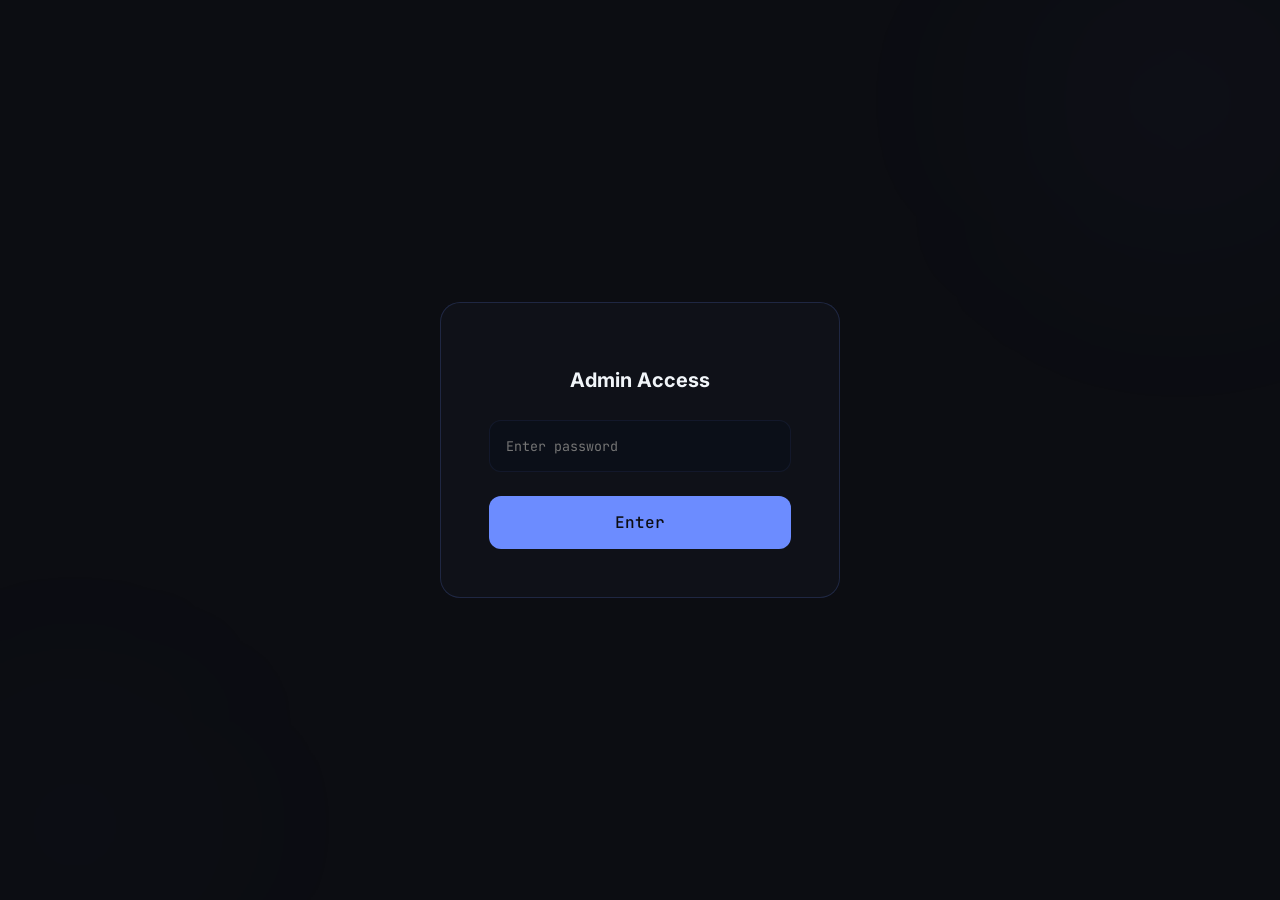
==== commit aa374214: "Deployment change" ====
--- a/admin.html
+++ b/admin.html
@@ -3,7 +3,7 @@
     <head>
         <meta charset="UTF-8" />
         <meta name="viewport" content="width=device-width, initial-scale=1.0" />
-        <title>Admin — Portfolio Management</title>
+        <title>Admin — Portfolio CMS</title>
         <meta name="description" content="Admin panel for managing portfolio content." />
         <meta name="robots" content="noindex, nofollow" />
         <link rel="icon" href="assets/favicon/favicon.svg" type="image/svg+xml" />
--- a/assets/css/main.css
+++ b/assets/css/main.css
@@ -1,1612 +1,1546 @@
 /* ============================================================
-   main.css — Portfolio-wide styles
+   main.css — Portfolio-wide styles (Redesigned)
    ============================================================
-   Glassmorphism + Tech Aesthetic
-
-   Deep dark backgrounds with frosted glass surfaces,
-   subtle blue accent glows, and a technical dashboard feel.
+   Dark-mode friendly tech portfolio with distinct, refined section
+   themes, smooth GPU-accelerated animations, infinite carousels, 
+   and mobile-first responsive design.
    ============================================================ */
 
+@import url('https://fonts.googleapis.com/css2?family=Playfair+Display:ital,wght@0,400;0,500;0,600;0,700;1,400;1,500&family=Plus+Jakarta+Sans:wght@400;500;600;700;800&display=swap');
+
 /* ── Design Tokens ──────────────────────────────────────────── */
 
 :root {
-    /* Surfaces — deep navy-black palette */
-    --bg-base: #070b14;
-    --bg-primary: #0a0f1a;
-    --bg-secondary: #0e1525;
-    --bg-tertiary: #131c30;
-    --bg-elevated: #182240;
+    /* Surfaces — deep dark palette */
+    --bg-base: #0c0d12;
+    --bg-primary: #111318;
+    --bg-secondary: #161a23;
+    --bg-tertiary: #1c2130;
+    --bg-elevated: #222738;
 
     /* Glass surfaces */
-    --glass-bg: rgba(14, 21, 37, 0.55);
-    --glass-bg-hover: rgba(18, 28, 50, 0.65);
-    --glass-bg-strong: rgba(14, 21, 37, 0.75);
-    --glass-border: rgba(91, 155, 213, 0.12);
-    --glass-border-hover: rgba(91, 155, 213, 0.25);
-
-    /* Accent — soft electric blue */
-    --accent: #5b9bd5;
-    --accent-hover: #73b0e8;
-    --accent-muted: rgba(91, 155, 213, 0.12);
-    --accent-glow: rgba(91, 155, 213, 0.08);
-    --accent-strong-glow: rgba(91, 155, 213, 0.2);
+    --glass-bg: rgba(17, 19, 26, 0.6);
+    --glass-bg-hover: rgba(23, 26, 36, 0.72);
+    --glass-bg-strong: rgba(17, 19, 26, 0.85);
+    --glass-border: rgba(108, 140, 255, 0.08);
+    --glass-border-hover: rgba(108, 140, 255, 0.18);
+
+    /* Accent — default tech blue */
+    --accent: #6c8cff;
+    --accent-hover: #8ba5ff;
+    --accent-muted: rgba(108, 140, 255, 0.1);
+    --accent-glow: rgba(108, 140, 255, 0.1);
+    --accent-strong-glow: rgba(108, 140, 255, 0.2);
 
     /* Text */
     --text-primary: #e2e8f0;
-    --text-secondary: #8b9cb8;
-    --text-tertiary: #556a85;
-    --text-heading: #f0f4f8;
+    --text-secondary: #94a3b8;
+    --text-tertiary: #64748b;
+    --text-heading: #f1f5f9;
 
     /* Status colours */
-    --status-completed: #4ade80;
-    --status-progress: #facc15;
+    --status-completed: #34d399;
+    --status-progress: #fbbf24;
     --status-planned: #94a3b8;
 
+    /* Typography */
+    --font-display: 'Inter', -apple-system, BlinkMacSystemFont, 'Segoe UI', sans-serif;
+    --font-mono: 'JetBrains Mono', 'Fira Code', monospace;
+    --font-serif: 'Playfair Display', Georgia, 'Times New Roman', serif;
+    --font-geometric: 'Plus Jakarta Sans', 'Inter', sans-serif;
+    --font-weight-normal: 400;
+    --font-weight-medium: 500;
+    --font-weight-semibold: 600;
+    --font-weight-bold: 700;
+    --line-height-tight: 1.2;
+    --line-height-relaxed: 1.6;
+
     /* Spacing */
+    --space-2xs: 0.25rem;
     --space-xs: 0.5rem;
-    --space-sm: 1rem;
-    --space-md: 1.5rem;
-    --space-lg: 2rem;
-    --space-xl: 3rem;
-    --space-2xl: 4rem;
-    --space-3xl: 6rem;
-
-    /* Typography */
-    --font-sans: 'Inter', -apple-system, BlinkMacSystemFont, 'Segoe UI', system-ui, sans-serif;
-    --font-mono: 'JetBrains Mono', 'Fira Code', 'Cascadia Code', monospace;
-    --font-display: 'Inter', sans-serif; /* For headings */
-
+    --space-sm: 0.75rem;
+    --space-md: 1rem;
+    --space-lg: 1.5rem;
+    --space-xl: 2rem;
+    --space-2xl: 3rem;
+    --space-3xl: 4rem;
+
+    /* Transitions — GPU optimized smooth curves */
+    --transition-fast: 200ms cubic-bezier(0.4, 0, 0.2, 1);
+    --transition-base: 400ms cubic-bezier(0.4, 0, 0.2, 1);
+    --transition-slow: 600ms cubic-bezier(0.4, 0, 0.2, 1);
+
+    /* Effects */
+    --shadow-sm: 0 1px 3px rgba(0, 0, 0, 0.2);
+    --shadow-md: 0 4px 12px rgba(0, 0, 0, 0.25);
+    --shadow-lg: 0 8px 28px rgba(0, 0, 0, 0.35);
+    --shadow-xl: 0 16px 48px rgba(0, 0, 0, 0.4);
+    --shadow-glow: 0 0 24px rgba(108, 140, 255, 0.08);
+
+    /* Radii — friendly and rounded */
+    --radius-xs: 6px;
+    --radius-sm: 8px;
+    --radius-md: 12px;
+    --radius-lg: 16px;
+    --radius-xl: 20px;
+    --radius-2xl: 28px;
+    --radius-3xl: 40px;
+    --radius-full: 9999px;
+
+    /* Layout */
+    --max-width: 1200px;
+    --navbar-height: 4rem;
+
+    /* Blur */
+    --blur-sm: 6px;
+    --blur-md: 12px;
+    --blur-lg: 18px;
+
+    /* Text sizes */
     --text-xs: 0.75rem;
     --text-sm: 0.875rem;
     --text-base: 1rem;
     --text-lg: 1.125rem;
     --text-xl: 1.25rem;
     --text-2xl: 1.5rem;
-    --text-3xl: 2rem;
-    --text-4xl: 2.5rem;
+    --text-3xl: 1.875rem;
+    --text-4xl: 2.25rem;
     --text-5xl: 3rem;
     --text-6xl: 3.75rem;
-
-    --line-height-tight: 1.25;
-    --line-height-normal: 1.5;
-    --line-height-relaxed: 1.75;
-
-    --font-weight-normal: 400;
-    --font-weight-medium: 500;
-    --font-weight-semibold: 600;
-    --font-weight-bold: 700;
-
-    /* Section-specific accents */
-    --accent-projects: #5b9bd5; /* Analytical blue */
-    --accent-certificates: #f59e0b; /* Achievement gold */
-    --accent-blender: #ec4899; /* Creative pink */
-    --accent-about: #10b981; /* Structured green */
-
-    /* Effects */
-    --shadow-sm: 0 1px 2px 0 rgba(0, 0, 0, 0.05);
-    --shadow-md: 0 4px 6px -1px rgba(0, 0, 0, 0.1), 0 2px 4px -1px rgba(0, 0, 0, 0.06);
-    --shadow-lg: 0 10px 15px -3px rgba(0, 0, 0, 0.1), 0 4px 6px -2px rgba(0, 0, 0, 0.05);
-    --shadow-glow: 0 0 20px rgba(91, 155, 213, 0.3);
-
-    /* Transitions */
-    --transition-fast: 300ms ease-out;
-    --transition-base: 600ms ease-out;
-    --transition-slow: 1200ms ease-out;
-
-    /* ── Reset ──────────────────────────────────────────────────── */
-
+}
+
+/* ── Base Styles ────────────────────────────────────────────── */
+
+*,
+*::before,
+*::after {
+    box-sizing: border-box;
+}
+
+html {
+    scroll-behavior: smooth;
+    font-size: 16px;
+}
+
+body {
+    margin: 0;
+    padding: 0;
+    font-family: var(--font-display);
+    font-size: var(--text-base);
+    line-height: var(--line-height-relaxed);
+    color: var(--text-primary);
+    background: var(--bg-base);
+    overflow-x: hidden;
+    -webkit-font-smoothing: antialiased;
+    -moz-osx-font-smoothing: grayscale;
+}
+
+a {
+    color: var(--accent);
+    text-decoration: none;
+    transition: color var(--transition-fast);
+}
+a:hover {
+    color: var(--accent-hover);
+}
+
+button {
+    font-family: inherit;
+    font-size: inherit;
+    cursor: pointer;
+    border: none;
+    background: none;
+    color: inherit;
+}
+
+img {
+    max-width: 100%;
+    height: auto;
+    display: block;
+}
+
+/* ── Utility Classes ────────────────────────────────────────── */
+
+.animate-fade-in {
+    animation: fadeIn 1s ease-out;
+}
+.animate-slide-up {
+    animation: slideUp 1s ease-out;
+}
+.animate-pulse {
+    animation: pulse 3s infinite;
+}
+.animate-glow {
+    animation: glow 4s infinite;
+}
+
+.sr-only {
+    position: absolute;
+    width: 1px;
+    height: 1px;
+    padding: 0;
+    margin: -1px;
+    overflow: hidden;
+    clip: rect(0, 0, 0, 0);
+    white-space: nowrap;
+    border: 0;
+}
+
+/* ── Keyframes ──────────────────────────────────────────────── */
+
+@keyframes fadeIn {
+    from {
+        opacity: 0;
+    }
+    to {
+        opacity: 1;
+    }
+}
+@keyframes slideUp {
+    from {
+        opacity: 0;
+        transform: translate3d(0, 20px, 0);
+    }
+    to {
+        opacity: 1;
+        transform: translate3d(0, 0, 0);
+    }
+}
+@keyframes pulse {
+    0%,
+    100% {
+        opacity: 1;
+    }
+    50% {
+        opacity: 0.7;
+    }
+}
+@keyframes glow {
+    0%,
+    100% {
+        box-shadow: 0 0 5px rgba(108, 140, 255, 0.1);
+    }
+    50% {
+        box-shadow:
+            0 0 20px rgba(108, 140, 255, 0.2),
+            0 0 35px rgba(108, 140, 255, 0.08);
+    }
+}
+
+/* ── Scroll Reveal ──────────────────────────────────────────── */
+
+.reveal {
+    opacity: 0;
+    transform: translate3d(0, 28px, 0);
+    transition:
+        opacity 0.7s cubic-bezier(0.4, 0, 0.2, 1),
+        transform 0.7s cubic-bezier(0.4, 0, 0.2, 1);
+}
+.reveal.revealed {
+    opacity: 1;
+    transform: translate3d(0, 0, 0);
+}
+.reveal-d1 {
+    transition-delay: 0.1s;
+}
+.reveal-d2 {
+    transition-delay: 0.2s;
+}
+.reveal-d3 {
+    transition-delay: 0.3s;
+}
+
+/* ── Ambient Background ─────────────────────────────────────── */
+
+.bg-grid {
+    position: fixed;
+    inset: 0;
+    z-index: 0;
+    pointer-events: none;
+    background:
+        linear-gradient(180deg, rgba(108, 140, 255, 0.015) 1px, transparent 1px),
+        linear-gradient(90deg, rgba(108, 140, 255, 0.015) 1px, transparent 1px);
+    background-size: 40px 40px;
+    mask-image: radial-gradient(ellipse 55% 45% at 50% 40%, black 25%, transparent 100%);
+    -webkit-mask-image: radial-gradient(ellipse 55% 45% at 50% 40%, black 25%, transparent 100%);
+}
+
+body::before,
+body::after {
+    content: '';
+    position: fixed;
+    border-radius: 50%;
+    pointer-events: none;
+    z-index: 0;
+    filter: blur(120px);
+}
+body::before {
+    width: 400px;
+    height: 400px;
+    top: -100px;
+    right: -100px;
+    background: radial-gradient(circle, rgba(108, 140, 255, 0.06), transparent 70%);
+    animation: glow 7s ease-in-out infinite alternate;
+}
+body::after {
+    width: 350px;
+    height: 350px;
+    bottom: -100px;
+    left: -100px;
+    background: radial-gradient(circle, rgba(108, 140, 255, 0.04), transparent 70%);
+    animation: glow 5.5s ease-in-out infinite alternate-reverse;
+}
+
+/* ── Layout ─────────────────────────────────────────────────── */
+
+.container {
+    max-width: var(--max-width);
+    margin: 0 auto;
+    padding: 0 clamp(1.25rem, 4vw, 2.5rem); /* Fixed comfortable horizontal spacing */
+    position: relative;
+    z-index: 1;
+}
+
+.page-content {
+    padding-top: calc(var(--navbar-height) + var(--space-xl));
+    padding-bottom: var(--space-2xl);
+    min-height: calc(100vh - var(--navbar-height));
+    position: relative;
+    z-index: 1;
+}
+
+/* ── Navbar ─────────────────────────────────────────────────── */
+
+.navbar {
+    position: fixed;
+    top: 0;
+    left: 0;
+    right: 0;
+    z-index: 100;
+    height: var(--navbar-height);
+    background: rgba(12, 13, 18, 0.8);
+    backdrop-filter: blur(var(--blur-md));
+    -webkit-backdrop-filter: blur(var(--blur-md));
+    border-bottom: 1px solid var(--glass-border);
+}
+
+.navbar__inner {
+    max-width: var(--max-width);
+    margin: 0 auto;
+    padding: 0 clamp(1.25rem, 4vw, 2.5rem);
+    display: flex;
+    align-items: center;
+    justify-content: space-between;
+    height: 100%;
+}
+
+.navbar__brand {
+    font-family: var(--font-mono);
+    font-size: var(--text-lg);
+    font-weight: var(--font-weight-bold);
+    color: var(--text-heading);
+    letter-spacing: -0.01em;
+    transition: color var(--transition-fast);
+    border-radius: var(--radius-sm);
+    padding: 2px 0;
+}
+.navbar__brand:hover {
+    color: var(--accent);
+}
+
+.navbar__links {
+    display: flex;
+    align-items: center;
+    gap: var(--space-xs);
+}
+
+.navbar__link {
+    font-size: var(--text-sm);
+    color: var(--text-secondary);
+    transition:
+        color var(--transition-fast),
+        background var(--transition-fast);
+    padding: var(--space-xs) var(--space-md);
+    border-radius: var(--radius-md);
+}
+.navbar__link:hover {
+    color: var(--text-primary);
+    background: var(--accent-muted);
+}
+.navbar__link--active {
+    color: var(--accent);
+    background: var(--accent-muted);
+}
+
+.navbar__toggle {
+    display: none;
+    padding: var(--space-sm);
+    font-size: var(--text-lg);
+    color: var(--text-secondary);
+    transition: color var(--transition-fast);
+    border-radius: var(--radius-md);
+}
+.navbar__toggle:hover {
+    color: var(--text-primary);
+}
+
+/* ── Hero ───────────────────────────────────────────────────── */
+
+.hero {
+    padding: var(--space-xl) 0 var(--space-2xl);
+    position: relative;
+    display: flex;
+    align-items: center;
+    justify-content: space-between;
+    gap: var(--space-2xl);
+    min-height: 70vh;
+}
+
+.hero__content {
+    flex: 1;
+    max-width: 520px;
+    animation: slideUp 1.2s ease-out;
+}
+
+.hero__torus {
+    flex: 1;
+    max-width: 500px;
+    height: 450px;
+    border-radius: var(--radius-2xl);
+    overflow: hidden;
+    animation: fadeIn 1.5s ease-out 0.3s both;
+}
+
+.hero__tag {
+    font-family: var(--font-mono);
+    font-size: var(--text-sm);
+    font-weight: var(--font-weight-medium);
+    color: var(--accent);
+    letter-spacing: 0.15em;
+    text-transform: uppercase;
+    margin-bottom: var(--space-lg);
+    opacity: 0.9;
+    display: inline-block;
+}
+.hero__tag::before {
+    content: '//';
+    margin-right: var(--space-xs);
+    color: var(--accent-muted);
+}
+
+.hero__name {
+    font-family: var(--font-display);
+    font-size: clamp(var(--text-3xl), 4vw, var(--text-5xl));
+    font-weight: var(--font-weight-bold);
+    color: var(--text-heading);
+    letter-spacing: -0.025em;
+    margin-bottom: var(--space-lg);
+    line-height: var(--line-height-tight);
+    background: linear-gradient(135deg, var(--text-heading), var(--accent));
+    -webkit-background-clip: text;
+    -webkit-text-fill-color: transparent;
+    background-clip: text;
+}
+.hero__name::after {
+    content: '';
+    display: block;
+    width: 64px;
+    height: 3px;
+    background: linear-gradient(90deg, var(--accent), transparent);
+    border-radius: var(--radius-full);
+    margin-top: var(--space-md);
+    box-shadow: var(--shadow-glow);
+}
+
+.hero__philosophy {
+    font-size: var(--text-lg);
+    font-weight: var(--font-weight-normal);
+    color: var(--text-secondary);
+    line-height: var(--line-height-relaxed);
+    margin-bottom: var(--space-lg);
+}
+
+.hero__motto {
+    font-family: var(--font-serif);
+    font-size: var(--text-base);
+    font-style: italic;
+    color: var(--accent);
+    opacity: 0.75;
+    letter-spacing: 0.04em;
+    margin-top: var(--space-md);
+}
+
+.hero__cta {
+    display: inline-flex;
+    align-items: center;
+    gap: var(--space-sm);
+    padding: var(--space-md) var(--space-xl);
+    border-radius: var(--radius-xl);
+    background: var(--accent);
+    color: var(--bg-base);
+    font-weight: var(--font-weight-semibold);
+    transition: all var(--transition-fast);
+    text-decoration: none;
+}
+.hero__cta:hover {
+    background: var(--accent-hover);
+    transform: translateY(-2px);
+    box-shadow: var(--shadow-lg), var(--shadow-glow);
+}
+
+/* ── Section (Generic) ──────────────────────────────────────── */
+
+.section {
+    padding: var(--space-2xl) 0;
+    position: relative;
+}
+
+.section__header {
+    display: flex;
+    align-items: center;
+    justify-content: space-between;
+    margin-bottom: var(--space-xl);
+    padding-bottom: var(--space-md);
+    border-bottom: 1px solid var(--glass-border);
+}
+
+.section__title {
+    font-family: var(--font-display);
+    font-size: var(--text-3xl);
+    font-weight: var(--font-weight-bold);
+    color: var(--text-heading);
+    letter-spacing: -0.01em;
+    position: relative;
+    padding-left: var(--space-md);
+}
+.section__title::before {
+    content: '';
+    position: absolute;
+    left: 0;
+    top: 6px;
+    bottom: 6px;
+    width: 4px;
+    border-radius: var(--radius-full);
+    background: linear-gradient(180deg, var(--accent), transparent);
+    box-shadow: 0 0 10px var(--accent-glow);
+}
+
+.section__link {
+    font-family: var(--font-mono);
+    font-size: var(--text-sm);
+    font-weight: var(--font-weight-medium);
+    color: var(--accent);
+    transition: color var(--transition-fast);
+    display: inline-flex;
+    align-items: center;
+    gap: var(--space-xs);
+}
+.section__link:hover {
+    color: var(--accent-hover);
+}
+.section__link i {
+    font-size: 0.7em;
+    transition: transform var(--transition-fast);
+}
+.section__link:hover i {
+    transform: translateX(3px);
+}
+
+/* ─────────────────────────────────────────────────────────────
+   SECTION-SPECIFIC THEMES — Homepage & Archive Pages
+   ───────────────────────────────────────────────────────────── */
+
+/* ── Projects: Terminal / Tech (Deep Slate & Electric Blue) ── */
+
+#featured-projects,
+.page-projects {
+    --section-accent: #3b82f6;
+    --section-accent-hover: #60a5fa;
+    --section-accent-muted: rgba(59, 130, 246, 0.1);
+    --section-accent-glow: rgba(59, 130, 246, 0.15);
+    --section-heading-font: var(--font-mono);
+    --section-heading-color: #dbeafe;
+    --section-card-bg: rgba(15, 23, 42, 0.8);
+    --section-card-border: rgba(59, 130, 246, 0.1);
+    --section-card-border-hover: rgba(59, 130, 246, 0.25);
+    --section-bg: #0b1120;
+    --section-text: #94a3b8;
+    --section-tag-bg: rgba(59, 130, 246, 0.06);
+    --section-tag-border: rgba(59, 130, 246, 0.15);
+    --section-tag-color: #60a5fa;
+
+    background-color: var(--section-bg);
+    background-image: radial-gradient(rgba(59, 130, 246, 0.03) 1px, transparent 1px);
+    background-size: 24px 24px;
+}
+
+/* ── Certificates: Golden Black Prestige ────────────────────── */
+
+#featured-certificates,
+.page-certificates {
+    --section-accent: #d4af37;
+    --section-accent-hover: #f3d457;
+    --section-accent-muted: rgba(212, 175, 55, 0.1);
+    --section-accent-glow: rgba(212, 175, 55, 0.12);
+    --section-heading-font: var(--font-serif);
+    --section-heading-color: #f5e6b8;
+    --section-card-bg: rgba(18, 18, 18, 0.8);
+    --section-card-border: rgba(212, 175, 55, 0.15);
+    --section-card-border-hover: rgba(212, 175, 55, 0.35);
+    --section-bg: #0a0a0a;
+    --section-text: #a8a29e;
+    --section-tag-bg: rgba(212, 175, 55, 0.08);
+    --section-tag-border: rgba(212, 175, 55, 0.2);
+    --section-tag-color: #d4af37;
+
+    background-color: var(--section-bg);
+    background-image: repeating-linear-gradient(
+        45deg,
+        rgba(212, 175, 55, 0.015) 0px,
+        rgba(212, 175, 55, 0.015) 1px,
+        transparent 1px,
+        transparent 20px
+    );
+}
+
+/* ── Blender: Creative / Neon (Deep Space & Warm Orange) ───── */
+
+#featured-blender,
+.page-blender {
+    --section-accent: #f97316;
+    --section-accent-hover: #fb923c;
+    --section-accent-muted: rgba(249, 115, 22, 0.1);
+    --section-accent-glow: rgba(249, 115, 22, 0.12);
+    --section-heading-font: var(--font-geometric);
+    --section-heading-color: #fed7aa;
+    --section-card-bg: rgba(20, 10, 30, 0.75);
+    --section-card-border: rgba(249, 115, 22, 0.1);
+    --section-card-border-hover: rgba(249, 115, 22, 0.3);
+    --section-bg: #0f0a1a;
+    --section-text: #c4b5fd;
+    --section-tag-bg: rgba(249, 115, 22, 0.06);
+    --section-tag-border: rgba(249, 115, 22, 0.15);
+    --section-tag-color: #fb923c;
+
+    background: linear-gradient(160deg, #140d24 0%, #0f0a1a 50%, #150e22 100%);
+}
+
+/* ── Homepage Specific Layout Adjustments ───────────────────── */
+
+#featured-projects,
+#featured-certificates,
+#featured-blender {
+    border-radius: var(--radius-3xl) var(--radius-3xl) 0 0;
+    margin-top: calc(-1 * var(--radius-3xl));
+    padding-top: calc(var(--space-3xl) + var(--radius-3xl));
+    padding-bottom: var(--space-3xl);
+    position: relative;
+    z-index: 2;
+}
+
+#featured-blender {
+    z-index: 3;
+    overflow: hidden;
+}
+#featured-blender::before {
+    content: '';
+    position: absolute;
+    top: 30%;
+    left: 50%;
+    width: 500px;
+    height: 500px;
+    background: radial-gradient(circle, rgba(249, 115, 22, 0.05), transparent 70%);
+    transform: translate(-50%, -50%);
+    pointer-events: none;
+}
+
+/* ── Section Theme Applications ─────────────────────────────── */
+
+#featured-projects .section__title,
+.page-projects .page-header__title,
+#featured-certificates .section__title,
+.page-certificates .page-header__title,
+#featured-blender .section__title,
+.page-blender .page-header__title {
+    font-family: var(--section-heading-font);
+    color: var(--section-heading-color);
+}
+#featured-projects .section__title::before,
+.page-projects .page-header__title::before,
+#featured-certificates .section__title::before,
+.page-certificates .page-header__title::before,
+#featured-blender .section__title::before,
+.page-blender .page-header__title::before {
+    background: linear-gradient(180deg, var(--section-accent), transparent);
+    box-shadow: 0 0 12px var(--section-accent-glow);
+}
+#featured-projects .section__header,
+#featured-certificates .section__header,
+#featured-blender .section__header {
+    border-bottom-color: var(--section-card-border);
+}
+#featured-projects .section__link,
+#featured-certificates .section__link,
+#featured-blender .section__link {
+    color: var(--section-accent);
+}
+#featured-projects .section__link:hover,
+#featured-certificates .section__link:hover,
+#featured-blender .section__link:hover {
+    color: var(--section-accent-hover);
+}
+
+/* Themed Cards */
+#featured-projects .card,
+#featured-certificates .card,
+#featured-blender .card,
+.page-projects .card,
+.page-certificates .card,
+.page-blender .card {
+    background: var(--section-card-bg);
+    border-color: var(--section-card-border);
+}
+#featured-projects .card:hover,
+#featured-certificates .card:hover,
+#featured-blender .card:hover,
+.page-projects .card:hover,
+.page-certificates .card:hover,
+.page-blender .card:hover {
+    border-color: var(--section-card-border-hover);
+    box-shadow: 0 8px 30px rgba(0, 0, 0, 0.3);
+}
+#featured-projects .card::before,
+#featured-certificates .card::before,
+#featured-blender .card::before,
+.page-projects .card::before,
+.page-certificates .card::before,
+.page-blender .card::before {
+    background: linear-gradient(90deg, var(--section-accent), transparent);
+}
+#featured-projects .card__title,
+#featured-certificates .card__title,
+#featured-blender .card__title,
+.page-projects .card__title,
+.page-certificates .card__title,
+.page-blender .card__title {
+    font-family: var(--section-heading-font);
+    color: var(--section-heading-color);
+}
+#featured-projects .card:hover .card__title,
+#featured-certificates .card:hover .card__title,
+#featured-blender .card:hover .card__title,
+.page-projects .card:hover .card__title,
+.page-certificates .card:hover .card__title,
+.page-blender .card:hover .card__title {
+    color: var(--section-accent);
+}
+#featured-projects .card__tech-tag,
+#featured-certificates .card__field-tag,
+#featured-blender .card__year,
+.page-projects .card__tech-tag,
+.page-certificates .card__field-tag,
+.page-blender .card__year {
+    color: var(--section-tag-color);
+    background: var(--section-tag-bg);
+    border-color: var(--section-tag-border);
+}
+#featured-projects .card__image,
+#featured-certificates .card__image,
+#featured-blender .card__image,
+.page-projects .card__image,
+.page-certificates .card__image,
+.page-blender .card__image {
+    background: var(--section-bg);
+    border-bottom-color: var(--section-card-border);
+}
+#featured-projects .card__image-placeholder,
+#featured-certificates .card__image-placeholder,
+#featured-blender .card__image-placeholder,
+.page-projects .card__image-placeholder,
+.page-certificates .card__image-placeholder,
+.page-blender .card__image-placeholder {
+    background: var(--section-bg);
+    border-bottom-color: var(--section-card-border);
+    color: var(--section-text);
+}
+
+/* ── Carousel ───────────────────────────────────────────────── */
+
+.carousel {
+    position: relative;
+    padding: 0 48px; /* Clear space for arrows so they don't overlap cards */
+}
+
+.carousel__track {
+    display: flex;
+    will-change: transform; /* GPU acceleration */
+}
+
+.carousel__slide {
+    flex: 0 0 100%;
+    padding: 0 var(--space-sm);
+    box-sizing: border-box;
+}
+
+.carousel__controls {
+    position: absolute;
+    top: 50%;
+    left: 0;
+    right: 0;
+    transform: translateY(-50%);
+    display: flex;
+    justify-content: space-between;
+    pointer-events: none;
+    z-index: 5;
+}
+
+.carousel__btn {
+    pointer-events: auto;
+    width: 40px;
+    height: 40px;
+    display: flex;
+    align-items: center;
+    justify-content: center;
+    border: 1px solid var(--section-card-border, var(--glass-border));
+    border-radius: var(--radius-full);
+    color: var(--section-accent, var(--text-secondary));
+    background: var(--section-card-bg, var(--glass-bg));
+    backdrop-filter: blur(8px);
+    transition: all var(--transition-fast);
+    cursor: pointer;
+    font-size: var(--text-sm);
+}
+.carousel__btn:hover {
+    background: var(--section-accent-muted, var(--glass-bg-hover));
+    border-color: var(--section-accent, var(--glass-border-hover));
+    transform: scale(1.08);
+}
+
+@media (min-width: 768px) {
+    .carousel__slide {
+        flex: 0 0 50%;
+    }
+    .carousel__btn {
+        width: 44px;
+        height: 44px;
+    }
+}
+@media (min-width: 1024px) {
+    .carousel__slide {
+        flex: 0 0 33.333%;
+    }
+}
+
+/* ── Cards ──────────────────────────────────────────────────── */
+
+.card {
+    background: var(--glass-bg);
+    backdrop-filter: blur(var(--blur-sm));
+    border: 1px solid var(--glass-border);
+    border-radius: var(--radius-2xl);
+    overflow: hidden;
+    transition:
+        transform var(--transition-base),
+        border-color var(--transition-base),
+        box-shadow var(--transition-base);
+    display: flex;
+    flex-direction: column;
+    height: 100%;
+    position: relative;
+}
+.card::before {
+    content: '';
+    position: absolute;
+    top: 0;
+    left: 0;
+    right: 0;
+    height: 2px;
+    background: linear-gradient(90deg, var(--accent), transparent);
+    opacity: 0;
+    transition: opacity var(--transition-fast);
+    border-radius: var(--radius-2xl) var(--radius-2xl) 0 0;
+}
+.card:hover {
+    border-color: var(--glass-border-hover);
+    box-shadow: var(--shadow-lg);
+    transform: translateY(-4px);
+}
+.card:hover::before {
+    opacity: 1;
+}
+.card--clickable {
+    cursor: pointer;
+}
+
+.card__image {
+    width: 100%;
+    height: auto;
+    max-height: 320px;
+    object-fit: contain;
+    object-position: center;
+    background: var(--bg-tertiary);
+    border-bottom: 1px solid var(--glass-border);
+}
+.card__image--blender {
+    background: var(--bg-tertiary);
+}
+
+.card__image-placeholder {
+    width: 100%;
+    height: 180px;
+    display: flex;
+    align-items: center;
+    justify-content: center;
+    color: var(--text-tertiary);
+    font-size: var(--text-sm);
+    font-family: var(--font-mono);
+    border-bottom: 1px solid var(--glass-border);
+    position: relative;
+    background: var(--bg-tertiary);
+}
+.card__image-placeholder::before {
+    content: '\f03e';
+    font-family: 'Font Awesome 6 Free';
+    font-weight: 400;
+    font-size: var(--text-2xl);
+    opacity: 0.25;
+    position: absolute;
+}
+.card__image-placeholder--blender {
+    background: var(--bg-tertiary);
+}
+
+.card__body {
+    padding: var(--space-lg);
+    display: flex;
+    flex-direction: column;
+    flex: 1;
+}
+.card__title {
+    font-family: var(--font-display);
+    font-size: var(--text-lg);
+    font-weight: var(--font-weight-semibold);
+    color: var(--text-heading);
+    margin-bottom: var(--space-sm);
+    line-height: var(--line-height-tight);
+    transition: color var(--transition-fast);
+}
+.card:hover .card__title {
+    color: var(--accent);
+}
+
+.card__meta {
+    display: flex;
+    align-items: center;
+    gap: var(--space-sm);
+    margin-bottom: var(--space-md);
+    flex-wrap: wrap;
+}
+.card__status {
+    font-size: var(--text-xs);
+    font-family: var(--font-mono);
+    padding: 3px 10px;
+    border-radius: var(--radius-full);
+    font-weight: 500;
+}
+.card__status--completed {
+    color: var(--status-completed);
+    background: rgba(52, 211, 153, 0.1);
+    border: 1px solid rgba(52, 211, 153, 0.2);
+}
+.card__status--in-progress {
+    color: var(--status-progress);
+    background: rgba(251, 191, 36, 0.1);
+    border: 1px solid rgba(251, 191, 36, 0.2);
+}
+.card__status--planned {
+    color: var(--status-planned);
+    background: rgba(148, 163, 184, 0.1);
+    border: 1px solid rgba(148, 163, 184, 0.2);
+}
+.card__year {
+    font-size: var(--text-xs);
+    color: var(--text-tertiary);
+    font-family: var(--font-mono);
+}
+.card__field-tag {
+    font-size: var(--text-xs);
+    color: var(--accent);
+    background: var(--accent-muted);
+    border: 1px solid rgba(108, 140, 255, 0.15);
+    padding: 3px 10px;
+    border-radius: var(--radius-full);
+}
+
+.card__description {
+    font-size: var(--text-sm);
+    color: var(--text-secondary);
+    line-height: var(--line-height-relaxed);
+    flex: 1;
+    margin-bottom: var(--space-md);
+}
+.card__tech {
+    display: flex;
+    flex-wrap: wrap;
+    gap: var(--space-2xs);
+    margin-bottom: var(--space-md);
+}
+.card__tech-tag {
+    font-size: var(--text-xs);
+    font-family: var(--font-mono);
+    color: var(--text-tertiary);
+    background: rgba(108, 140, 255, 0.05);
+    border: 1px solid rgba(108, 140, 255, 0.07);
+    padding: 2px 8px;
+    border-radius: var(--radius-sm);
+}
+
+.card__link {
+    display: inline-flex;
+    align-items: center;
+    gap: var(--space-xs);
+    padding: calc(var(--space-xs) + 2px) var(--space-md);
+    border-radius: var(--radius-full);
+    border: 1px solid var(--glass-border);
+    background: var(--glass-bg);
+    color: var(--accent);
+    font-size: var(--text-sm);
+    font-weight: 600;
+    text-transform: capitalize;
+    font-family: var(--font-mono);
+    transition: all var(--transition-fast);
+    text-decoration: none;
+}
+.card__link:hover {
+    background: var(--glass-bg-hover);
+    border-color: var(--glass-border-hover);
+    color: var(--accent-hover);
+    transform: translateY(-1px);
+}
+.card:hover .card__link {
+    gap: var(--space-sm);
+}
+
+/* ── Archive Grid ───────────────────────────────────────────── */
+
+.archive-grid {
+    display: grid;
+    grid-template-columns: repeat(auto-fill, minmax(300px, 1fr));
+    gap: var(--space-lg);
+}
+.archive-grid--certificates {
+    grid-template-columns: repeat(auto-fill, minmax(260px, 1fr));
+}
+.archive-grid--blender {
+    grid-template-columns: repeat(auto-fill, minmax(240px, 1fr));
+}
+
+/* ── Filters ────────────────────────────────────────────────── */
+
+.filters {
+    display: flex;
+    gap: var(--space-sm);
+    margin-bottom: var(--space-xl);
+    flex-wrap: wrap;
+}
+.filters__btn {
+    font-size: var(--text-sm);
+    font-family: var(--font-mono);
+    padding: var(--space-xs) var(--space-md);
+    border-radius: var(--radius-full);
+    border: 1px solid var(--section-card-border, var(--glass-border));
+    background: var(--section-card-bg, var(--glass-bg));
+    backdrop-filter: blur(var(--blur-sm));
+    color: var(--section-text, var(--text-secondary));
+    transition: all var(--transition-fast);
+}
+.filters__btn:hover {
+    background: var(--section-accent-muted, var(--glass-bg-hover));
+    color: var(--section-heading-color, var(--text-primary));
+    border-color: var(--section-accent, var(--glass-border-hover));
+}
+.filters__btn--active {
+    background: var(--section-accent-muted, var(--accent-muted));
+    color: var(--section-accent, var(--accent));
+    border-color: var(--section-accent, var(--accent));
+    box-shadow: 0 0 15px var(--section-accent-glow, var(--accent-glow));
+}
+
+/* ── Modal ──────────────────────────────────────────────────── */
+
+.modal-overlay {
+    position: fixed;
+    inset: 0;
+    z-index: 200;
+    background: rgba(4, 6, 12, 0.85);
+    backdrop-filter: blur(var(--blur-lg));
+    display: flex;
+    align-items: center;
+    justify-content: center;
+    padding: var(--space-md);
+    opacity: 0;
+    visibility: hidden;
+    transition:
+        opacity var(--transition-base),
+        visibility var(--transition-base);
+}
+.modal-overlay--visible {
+    opacity: 1;
+    visibility: visible;
+}
+
+.modal {
+    background: var(--bg-primary);
+    border: 1px solid var(--glass-border-hover);
+    border-radius: var(--radius-2xl);
+    max-width: 600px;
+    width: 100%;
+    max-height: 85vh;
+    overflow-y: auto;
+    position: relative;
+    transform: translate3d(0, 16px, 0) scale(0.97);
+    transition: transform var(--transition-base);
+    box-shadow: var(--shadow-xl);
+}
+.modal-overlay--visible .modal {
+    transform: translate3d(0, 0, 0) scale(1);
+}
+
+.modal__close {
+    position: absolute;
+    top: var(--space-md);
+    right: var(--space-md);
+    width: 40px;
+    height: 40px;
+    border: 1px solid var(--glass-border);
+    border-radius: var(--radius-full);
+    background: rgba(12, 13, 18, 0.85);
+    color: var(--text-primary);
+    display: inline-flex;
+    align-items: center;
+    justify-content: center;
+    cursor: pointer;
+    z-index: 2;
+    transition: all var(--transition-fast);
+}
+.modal__close:hover {
+    background: var(--glass-bg);
+    border-color: var(--glass-border-hover);
+    transform: rotate(90deg);
+}
+
+.modal__image {
+    width: 100%;
+    height: auto;
+    max-height: 380px;
+    object-fit: contain;
+    object-position: center;
+    background: var(--bg-tertiary);
+    border-radius: var(--radius-2xl) var(--radius-2xl) 0 0;
+}
+.modal__image--blender {
+    background: #140d24;
+}
+.modal__image-placeholder {
+    width: 100%;
+    height: 200px;
+    display: flex;
+    align-items: center;
+    justify-content: center;
+    color: var(--text-tertiary);
+    border-radius: var(--radius-2xl) var(--radius-2xl) 0 0;
+    position: relative;
+    background: var(--bg-tertiary);
+}
+.modal__image-placeholder::before {
+    content: '\f03e';
+    font-family: 'Font Awesome 6 Free';
+    font-weight: 400;
+    font-size: var(--text-2xl);
+    opacity: 0.25;
+    position: absolute;
+}
+.modal__image-placeholder--blender {
+    background: #140d24;
+    color: #9a80b0;
+}
+
+.modal__body {
+    padding: var(--space-xl);
+}
+.modal__title {
+    font-size: var(--text-xl);
+    font-weight: 600;
+    color: var(--text-heading);
+    margin-bottom: var(--space-md);
+}
+.modal__meta {
+    display: flex;
+    align-items: center;
+    gap: var(--space-sm);
+    margin-bottom: var(--space-lg);
+    flex-wrap: wrap;
+}
+.modal__description {
+    font-size: var(--text-sm);
+    color: var(--text-secondary);
+    line-height: var(--line-height-relaxed);
+    margin-bottom: var(--space-lg);
+}
+.modal__tech {
+    display: flex;
+    flex-wrap: wrap;
+    gap: var(--space-xs);
+    margin-bottom: var(--space-lg);
+}
+.modal__link {
+    display: inline-flex;
+    align-items: center;
+    gap: var(--space-xs);
+    font-size: var(--text-sm);
+    color: var(--accent);
+    font-family: var(--font-mono);
+    transition: color var(--transition-fast);
+}
+.modal__link:hover {
+    color: var(--accent-hover);
+}
+
+/* ── About ──────────────────────────────────────────────────── */
+
+.about {
+    padding: var(--space-2xl) 0;
+    position: relative;
+}
+.about__heading {
+    font-family: var(--font-display);
+    font-size: var(--text-2xl);
+    font-weight: var(--font-weight-bold);
+    color: var(--text-heading);
+    margin-bottom: var(--space-xl);
+    padding-left: var(--space-md);
+    position: relative;
+}
+.about__heading::before {
+    content: '';
+    position: absolute;
+    left: 0;
+    top: 4px;
+    bottom: 4px;
+    width: 3px;
+    background: linear-gradient(180deg, var(--accent), transparent);
+    border-radius: var(--radius-full);
+    box-shadow: 0 0 10px var(--accent-glow);
+}
+
+.about__intro {
+    font-size: var(--text-base);
+    color: var(--text-secondary);
+    line-height: var(--line-height-relaxed);
+    margin-bottom: var(--space-xl);
+    max-width: 72ch;
+}
+.about__grid {
+    display: grid;
+    grid-template-columns: 1fr 1fr;
+    gap: var(--space-lg);
+}
+
+.about__card {
+    background: var(--glass-bg);
+    backdrop-filter: blur(var(--blur-sm));
+    border: 1px solid var(--glass-border);
+    border-radius: var(--radius-2xl);
+    padding: var(--space-xl);
+    transition:
+        transform var(--transition-base),
+        border-color var(--transition-base);
+    position: relative;
+    overflow: hidden;
+}
+.about__card::before {
+    content: '';
+    position: absolute;
+    top: 0;
+    left: 0;
+    right: 0;
+    height: 2px;
+    background: linear-gradient(90deg, var(--accent), transparent);
+    opacity: 0;
+    transition: opacity var(--transition-fast);
+    border-radius: var(--radius-2xl) var(--radius-2xl) 0 0;
+}
+.about__card:hover {
+    border-color: var(--glass-border-hover);
+    box-shadow: var(--shadow-md);
+    transform: translateY(-2px);
+}
+.about__card:hover::before {
+    opacity: 1;
+}
+
+.about__card h3 {
+    font-family: var(--font-mono);
+    font-size: var(--text-sm);
+    font-weight: var(--font-weight-semibold);
+    color: var(--accent);
+    text-transform: uppercase;
+    letter-spacing: 0.15em;
+    margin-bottom: var(--space-md);
+}
+.about__card p {
+    font-size: var(--text-base);
+    color: var(--text-secondary);
+    line-height: var(--line-height-relaxed);
+}
+
+.about__list {
+    list-style: none;
+    padding: 0;
+    margin: 0;
+}
+.about__list li {
+    font-size: var(--text-base);
+    color: var(--text-secondary);
+    line-height: var(--line-height-relaxed);
+    padding-left: var(--space-md);
+    position: relative;
+}
+.about__list li::before {
+    content: '▸';
+    position: absolute;
+    left: 0;
+    color: var(--accent);
+}
+
+/* ── Contact ────────────────────────────────────────────────── */
+
+.contact {
+    padding: var(--space-xl) 0;
+    border-top: 1px solid var(--glass-border);
+    margin-top: var(--space-lg);
+}
+.contact__title {
+    font-size: var(--text-lg);
+    font-weight: 600;
+    color: var(--text-heading);
+    margin-bottom: var(--space-lg);
+    padding-left: var(--space-md);
+    position: relative;
+}
+.contact__title::before {
+    content: '';
+    position: absolute;
+    left: 0;
+    top: 2px;
+    bottom: 2px;
+    width: 3px;
+    background: var(--accent);
+    border-radius: var(--radius-full);
+}
+
+.contact__links {
+    display: flex;
+    gap: var(--space-md);
+    flex-wrap: wrap;
+}
+.contact__link {
+    display: inline-flex;
+    align-items: center;
+    gap: var(--space-sm);
+    font-size: var(--text-sm);
+    color: var(--text-secondary);
+    font-family: var(--font-mono);
+    padding: var(--space-sm) var(--space-lg);
+    border: 1px solid var(--glass-border);
+    border-radius: var(--radius-xl);
+    background: var(--glass-bg);
+    backdrop-filter: blur(var(--blur-sm));
+    transition: all var(--transition-fast);
+    text-decoration: none;
+}
+.contact__link:hover {
+    color: var(--accent);
+    border-color: var(--glass-border-hover);
+    background: var(--glass-bg-hover);
+    transform: translateY(-1px);
+}
+.contact__link-icon {
+    font-size: var(--text-sm);
+    color: var(--accent);
+}
+
+/* ── Footer ─────────────────────────────────────────────────── */
+
+.footer {
+    padding: var(--space-lg) 0;
+    border-top: 1px solid var(--glass-border);
+    text-align: center;
+    position: relative;
+    z-index: 1;
+}
+.footer__copyright {
+    font-family: var(--font-mono);
+    font-size: var(--text-sm);
+    font-weight: var(--font-weight-medium);
+    color: var(--text-tertiary);
+    display: flex;
+    align-items: center;
+    justify-content: center;
+    gap: var(--space-sm);
+    user-select: none;
+    cursor: default;
+    letter-spacing: 0.05em;
+    text-transform: uppercase;
+}
+.footer__copyright-icon {
+    font-size: var(--text-base);
+    display: inline-block;
+    color: var(--accent);
+    animation: pulse 3s infinite;
+}
+
+/* ── Page Header (archive pages) ────────────────────────────── */
+
+.page-header {
+    padding: var(--space-2xl) 0 var(--space-xl);
+}
+.page-header__title {
+    font-size: var(--text-3xl);
+    font-weight: 700;
+    color: var(--section-heading-color, var(--text-heading));
+    letter-spacing: -0.03em;
+    margin-bottom: var(--space-sm);
+    position: relative;
+    padding-left: var(--space-md);
+}
+.page-header__title::before {
+    content: '';
+    position: absolute;
+    left: 0;
+    top: 6px;
+    bottom: 6px;
+    width: 4px;
+    background: var(--section-accent, var(--accent));
+    border-radius: var(--radius-full);
+    box-shadow: 0 0 10px var(--section-accent-glow, var(--accent-glow));
+}
+.page-header__subtitle {
+    font-size: var(--text-sm);
+    color: var(--section-text, var(--text-tertiary));
+    font-family: var(--font-mono);
+    padding-left: var(--space-md);
+}
+
+.empty-state {
+    text-align: center;
+    padding: var(--space-2xl) var(--space-lg);
+    color: var(--text-tertiary);
+    font-size: var(--text-sm);
+    font-family: var(--font-mono);
+}
+
+/* ── Responsive ─────────────────────────────────────────────── */
+
+@media (max-width: 768px) {
+    .navbar__links {
+        position: fixed;
+        top: var(--navbar-height);
+        left: 0;
+        right: 0;
+        background: rgba(12, 13, 18, 0.95);
+        backdrop-filter: blur(var(--blur-md));
+        border-bottom: 1px solid var(--glass-border);
+        flex-direction: column;
+        padding: var(--space-lg);
+        gap: var(--space-sm);
+        transform: translateY(-100%);
+        opacity: 0;
+        visibility: hidden;
+        transition: all var(--transition-base);
+    }
+    .navbar__links--open {
+        transform: translateY(0);
+        opacity: 1;
+        visibility: visible;
+    }
+    .navbar__toggle {
+        display: flex;
+    }
+    .carousel {
+        padding: 0 36px;
+    } /* Adjust for smaller arrows */
+
+    .hero {
+        flex-direction: column;
+        gap: var(--space-xl);
+        padding: var(--space-lg) 0 var(--space-xl);
+        min-height: auto;
+    }
+    .hero__torus {
+        max-width: 100%;
+        height: 320px;
+    }
+    .hero__content {
+        max-width: 100%;
+    }
+
+    .about__grid {
+        grid-template-columns: 1fr;
+        gap: var(--space-md);
+    }
+    .archive-grid--certificates,
+    .archive-grid--blender {
+        grid-template-columns: repeat(auto-fill, minmax(200px, 1fr));
+    }
+    .modal {
+        max-height: 90vh;
+        margin: var(--space-md);
+    }
+    .contact__links {
+        flex-direction: column;
+        gap: var(--space-sm);
+    }
+}
+
+@media (min-width: 769px) and (max-width: 1024px) {
+    .hero__torus {
+        max-width: 400px;
+        height: 380px;
+    }
+}
+
+::-webkit-scrollbar {
+    width: 6px;
+}
+::-webkit-scrollbar-track {
+    background: var(--bg-base);
+}
+::-webkit-scrollbar-thumb {
+    background: var(--bg-elevated);
+    border-radius: var(--radius-full);
+}
+::-webkit-scrollbar-thumb:hover {
+    background: var(--text-tertiary);
+}
+
+::selection {
+    background: var(--accent-muted);
+    color: var(--accent);
+}
+:focus-visible {
+    outline: 2px solid var(--accent);
+    outline-offset: 2px;
+}
+
+/* Reduced motion */
+@media (prefers-reduced-motion: reduce) {
     *,
     *::before,
     *::after {
-        box-sizing: border-box;
-        margin: 0;
-        padding: 0;
-    }
-
-    html {
-        scroll-behavior: smooth;
-        -webkit-text-size-adjust: 100%;
-    }
-
-    body {
-        font-family: var(--font-sans);
-        font-size: var(--text-base);
-        line-height: 1.65;
-        color: var(--text-primary);
-        background-color: var(--bg-base);
-        min-height: 100vh;
-        -webkit-font-smoothing: antialiased;
-        -moz-osx-font-smoothing: grayscale;
-        overflow-x: hidden;
-    }
-
-    img {
-        display: block;
-        max-width: 100%;
-        height: auto;
-    }
-
-    a {
-        color: var(--accent);
-        text-decoration: none;
-        transition: color var(--transition-fast);
-    }
-    a:hover {
-        color: var(--accent-hover);
-    }
-
-    button {
-        font-family: inherit;
-        font-size: inherit;
-        cursor: pointer;
-        border: none;
-        background: none;
-        color: inherit;
-    }
-
-    /* ── Animations ─────────────────────────────────────────────── */
-
-    @keyframes fadeInUp {
-        from {
-            opacity: 0;
-            transform: translateY(30px);
-        }
-        to {
-            opacity: 1;
-            transform: translateY(0);
-        }
-    }
-
-    @keyframes slideInLeft {
-        from {
-            opacity: 0;
-            transform: translateX(-30px);
-        }
-        to {
-            opacity: 1;
-            transform: translateX(0);
-        }
-    }
-
-    @keyframes slideInRight {
-        from {
-            opacity: 0;
-            transform: translateX(30px);
-        }
-        to {
-            opacity: 1;
-            transform: translateX(0);
-        }
-    }
-
-    @keyframes pulse {
-        0%,
-        100% {
-            opacity: 1;
-        }
-        50% {
-            opacity: 0.7;
-        }
-    }
-
-    @keyframes glow {
-        0%,
-        100% {
-            box-shadow: 0 0 5px rgba(91, 155, 213, 0.2);
-        }
-        50% {
-            box-shadow:
-                0 0 20px rgba(91, 155, 213, 0.4),
-                0 0 30px rgba(91, 155, 213, 0.2);
-        }
-    }
-
-    /* ── Utility Classes ────────────────────────────────────────── */
-
-    .animate-fade-in-up {
-        animation: fadeInUp 1.5s ease-out;
-    }
-
-    .animate-slide-in-left {
-        animation: slideInLeft 1.5s ease-out;
-    }
-
-    .animate-slide-in-right {
-        animation: slideInRight 1.5s ease-out;
-    }
-
-    .animate-pulse {
-        animation: pulse 4s infinite;
-    }
-
-    .animate-glow {
-        animation: glow 6s infinite;
-    }
-
-    ul,
-    ol {
-        list-style: none;
-    }
-
-    /* ── Ambient Background Grid ────────────────────────────────── */
-
-    .bg-grid {
-        position: fixed;
-        inset: 0;
-        z-index: 0;
-        pointer-events: none;
-        background:
-            linear-gradient(180deg, rgba(91, 155, 213, 0.015) 1px, transparent 1px),
-            linear-gradient(90deg, rgba(91, 155, 213, 0.015) 1px, transparent 1px);
-        background-size: 60px 60px;
-        mask-image: radial-gradient(ellipse 70% 60% at 50% 40%, black 20%, transparent 100%);
-        -webkit-mask-image: radial-gradient(ellipse 70% 60% at 50% 40%, black 20%, transparent 100%);
-    }
-
-    /* Ambient glow blobs */
-    body::before,
-    body::after {
-        content: '';
-        position: fixed;
-        border-radius: 50%;
-        pointer-events: none;
-        z-index: 0;
-        filter: blur(120px);
-    }
-
-    body::before {
-        width: 600px;
-        height: 600px;
-        top: -200px;
-        right: -150px;
-        background: radial-gradient(circle, rgba(91, 155, 213, 0.07), transparent 70%);
-        animation: glow 8s ease-in-out infinite alternate;
-    }
-
-    body::after {
-        width: 500px;
-        height: 500px;
-        bottom: -100px;
-        left: -100px;
-        background: radial-gradient(circle, rgba(91, 155, 213, 0.05), transparent 70%);
-        animation: glow 6s ease-in-out infinite alternate-reverse;
-    }
-
-    /* ── Layout ─────────────────────────────────────────────────── */
-
-    .container {
-        max-width: var(--max-width);
-        margin: 0 auto;
-        padding: 0 var(--space-lg);
-        position: relative;
-        z-index: 1;
-    }
-
-    .page-content {
-        padding-top: calc(var(--navbar-height) + var(--space-2xl));
-        padding-bottom: var(--space-3xl);
-        min-height: calc(100vh - var(--navbar-height));
-        position: relative;
-        z-index: 1;
-    }
-
-    /* ── Navbar ─────────────────────────────────────────────────── */
-
-    .navbar {
-        position: fixed;
-        top: 0;
-        left: 0;
-        right: 0;
-        z-index: 100;
-        height: var(--navbar-height);
-        background: rgba(7, 11, 20, 0.75);
-        backdrop-filter: blur(var(--blur-md));
-        -webkit-backdrop-filter: blur(var(--blur-md));
-        border-bottom: 1px solid var(--glass-border);
-    }
-
-    .navbar__inner {
-        max-width: var(--max-width);
-        margin: 0 auto;
-        padding: 0 var(--space-lg);
-        display: flex;
-        align-items: center;
-        justify-content: space-between;
-        height: 100%;
-    }
-
-    .navbar__brand {
-        font-family: var(--font-mono);
-        font-size: var(--text-lg);
-        font-weight: var(--font-weight-bold);
-        color: var(--text-heading);
-        letter-spacing: -0.01em;
-        position: relative;
-        transition: color var(--transition-fast);
-    }
-
-    .navbar__brand:hover {
-        color: var(--accent);
-    }
-
-    .navbar__brand::before {
-        content: '~';
-        color: var(--accent);
-        margin-right: 4px;
-        animation: pulse 2s infinite;
-    }
-
-    .navbar__links {
-        display: flex;
-        align-items: center;
-        gap: var(--space-xs);
-    }
-
-    .navbar__link {
-        font-size: var(--text-sm);
-        color: var(--text-secondary);
-        transition:
-            color var(--transition-fast),
-            background var(--transition-fast);
-        padding: var(--space-xs) var(--space-md);
-        border-radius: var(--radius-sm);
-    }
-
-    .navbar__link:hover {
-        color: var(--text-primary);
-        background: var(--accent-muted);
-    }
-
-    .navbar__link--active {
-        color: var(--accent);
-        background: var(--accent-muted);
-    }
-
-    .navbar__toggle {
-        display: none;
-        padding: var(--space-sm);
-        font-size: var(--text-lg);
-        color: var(--text-secondary);
-        transition: color var(--transition-fast);
-    }
-    .navbar__toggle:hover {
-        color: var(--text-primary);
-    }
-
-    /* ── Hero ───────────────────────────────────────────────────── */
-
-    .hero {
-        padding: var(--space-xl) 0 var(--space-2xl);
-        position: relative;
-        display: flex;
-        align-items: center;
-        justify-content: space-between;
-        gap: var(--space-3xl);
-        min-height: 80vh;
-    }
-
-    .hero__content {
-        flex: 1;
-        max-width: 600px;
-        animation: fadeInUp 1.5s ease-out;
-    }
-
-    .hero__torus {
-        flex: 1;
-        max-width: 600px;
-        height: 500px;
-        border-radius: var(--radius-lg);
-        overflow: hidden;
-        animation: slideInRight 1.5s ease-out 0.5s both;
-    }
-
-    .hero__tag {
-        font-family: var(--font-mono);
-        font-size: var(--text-sm);
-        font-weight: var(--font-weight-medium);
-        color: var(--accent);
-        letter-spacing: 0.15em;
-        text-transform: uppercase;
-        margin-bottom: var(--space-lg);
-        opacity: 0.9;
-        position: relative;
-    }
-
-    .hero__tag::before {
-        content: '//';
-        position: absolute;
-        left: -1.5rem;
-        color: var(--accent-muted);
-    }
-
-    .hero__name {
-        font-family: var(--font-display);
-        font-size: clamp(var(--text-4xl), 5vw, var(--text-6xl));
-        font-weight: var(--font-weight-bold);
-        color: var(--text-heading);
-        letter-spacing: -0.02em;
-        margin-bottom: var(--space-lg);
-        line-height: var(--line-height-tight);
-        position: relative;
-        background: linear-gradient(135deg, var(--text-heading), var(--accent));
-        -webkit-background-clip: text;
-        -webkit-text-fill-color: transparent;
-        background-clip: text;
-    }
-
-    .hero__name::after {
-        content: '';
-        display: block;
-        width: 80px;
-        height: 4px;
-        background: linear-gradient(90deg, var(--accent), var(--accent-certificates), transparent);
-        border-radius: 2px;
-        margin-top: var(--space-lg);
-        box-shadow: var(--shadow-glow);
-    }
-
-    .hero__philosophy {
-        font-size: var(--text-xl);
-        font-weight: var(--font-weight-normal);
-        color: var(--text-secondary);
-        max-width: 640px;
-        line-height: var(--line-height-relaxed);
-        margin-bottom: var(--space-xl);
-        margin-top: var(--space-xl);
-    }
-
-    .hero__motto {
-        font-family: var(--font-mono);
-        font-size: var(--text-base);
-        font-weight: var(--font-weight-medium);
-        color: var(--accent);
-        letter-spacing: 0.08em;
-        text-transform: uppercase;
-        display: inline-block;
-        padding: var(--space-sm) var(--space-lg);
-        border: 1px solid var(--glass-border);
-        border-radius: var(--radius-md);
-        background: var(--accent-glow);
-        transition: all var(--transition-base);
-        box-shadow: var(--shadow-sm);
-    }
-
-    .hero__motto:hover {
-        background: var(--accent-strong-glow);
-        box-shadow: var(--shadow-md);
-        transform: translateY(-2px);
-    }
-
-    /* ── Section ────────────────────────────────────────────────── */
-
-    .section {
-        padding: var(--space-3xl) 0;
-        position: relative;
-    }
-
-    .section__header {
-        display: flex;
-        align-items: center;
-        justify-content: space-between;
-        margin-bottom: var(--space-xl);
-        padding-bottom: var(--space-md);
-        border-bottom: 1px solid var(--glass-border);
-        animation: fadeInUp 0.8s ease-out;
-    }
-
-    .section__title {
-        font-family: var(--font-display);
-        font-size: var(--text-3xl);
-        font-weight: var(--font-weight-bold);
-        color: var(--text-heading);
-        letter-spacing: -0.01em;
-        position: relative;
-        padding-left: var(--space-md);
-    }
-
-    .section__title::before {
-        content: '';
-        position: absolute;
-        left: 0;
-        top: 8px;
-        bottom: 8px;
-        width: 4px;
-        border-radius: 2px;
-    }
-
-    .section__link {
-        font-family: var(--font-mono);
-        font-size: var(--text-base);
-        font-weight: var(--font-weight-medium);
-        color: var(--text-tertiary);
-        letter-spacing: 0.05em;
-        text-transform: uppercase;
-        transition: all var(--transition-base);
-        position: relative;
-    }
-
-    .section__link::after {
-        content: '→';
-        margin-left: var(--space-xs);
-        transition: transform var(--transition-base);
-    }
-
-    .section__link:hover {
-        color: var(--accent);
-        transform: translateX(4px);
-    }
-
-    .section__link:hover::after {
-        transform: translateX(4px);
-    }
-
-    /* Section-specific themes */
-    #featured-projects .section__title::before {
-        background: linear-gradient(180deg, var(--accent-projects), transparent);
-        box-shadow: 0 0 10px rgba(91, 155, 213, 0.3);
-    }
-
-    #featured-certificates .section__title::before {
-        background: linear-gradient(180deg, var(--accent-certificates), transparent);
-        box-shadow: 0 0 10px rgba(245, 158, 11, 0.3);
-    }
-
-    #featured-blender .section__title::before {
-        background: linear-gradient(180deg, var(--accent-blender), transparent);
-        box-shadow: 0 0 10px rgba(236, 72, 153, 0.3);
-    }
-
-    /* ── About ──────────────────────────────────────────────────── */
-
-    .about {
-        padding: var(--space-2xl) 0;
-        position: relative;
-    }
-
-    .about::before {
-        content: '';
-        position: absolute;
-        top: 0;
-        left: 50%;
-        transform: translateX(-50%);
-        width: 100px;
-        height: 1px;
-        background: linear-gradient(90deg, transparent, var(--accent-about), transparent);
-    }
-
-    .about__heading {
-        font-family: var(--font-display);
-        font-size: var(--text-3xl);
-        font-weight: var(--font-weight-bold);
-        color: var(--text-heading);
-        margin-bottom: var(--space-xl);
-        padding-left: var(--space-md);
-        position: relative;
-        animation: fadeInUp 0.8s ease-out;
-    }
-
-    .about__heading::before {
-        content: '';
-        position: absolute;
-        left: 0;
-        top: 8px;
-        bottom: 8px;
-        width: 4px;
-        background: linear-gradient(180deg, var(--accent-about), transparent);
-        border-radius: 2px;
-        box-shadow: 0 0 10px rgba(16, 185, 129, 0.3);
-    }
-
-    .about__intro {
-        font-size: var(--text-lg);
-        font-weight: var(--font-weight-normal);
-        color: var(--text-secondary);
-        line-height: var(--line-height-relaxed);
-        margin-bottom: var(--space-2xl);
-        max-width: 800px;
-        animation: fadeInUp 0.8s ease-out 0.2s both;
-    }
-
-    .about__grid {
-        display: grid;
-        grid-template-columns: 1fr 1fr;
-        gap: var(--space-lg);
-    }
-
-    .about__card {
-        background: var(--glass-bg);
-        backdrop-filter: blur(var(--blur-sm));
-        -webkit-backdrop-filter: blur(var(--blur-sm));
-        border: 1px solid var(--glass-border);
-        border-radius: var(--radius-lg);
-        padding: var(--space-xl);
-        transition: all var(--transition-base);
-        position: relative;
-        overflow: hidden;
-        animation: fadeInUp 0.8s ease-out 0.4s both;
-    }
-
-    .about__card::before {
-        content: '';
-        position: absolute;
-        top: 0;
-        left: 0;
-        right: 0;
-        height: 2px;
-        background: linear-gradient(90deg, var(--accent-about), transparent);
-        opacity: 0;
-        transition: opacity var(--transition-base);
-    }
-
-    .about__card:hover {
-        border-color: rgba(16, 185, 129, 0.3);
-        box-shadow: 0 8px 25px rgba(16, 185, 129, 0.1);
-        transform: translateY(-4px);
-    }
-
-    .about__card:hover::before {
-        opacity: 1;
-    }
-
-    .about__card h3 {
-        font-family: var(--font-mono);
-        font-size: var(--text-sm);
-        font-weight: var(--font-weight-semibold);
-        color: var(--accent-about);
-        text-transform: uppercase;
-        letter-spacing: 0.15em;
-        margin-bottom: var(--space-md);
-        position: relative;
-    }
-
-    .about__card p {
-        font-size: var(--text-base);
-        color: var(--text-secondary);
-        line-height: var(--line-height-relaxed);
-    }
-
-    .about__list li {
-        font-size: var(--text-base);
-        color: var(--text-secondary);
-        line-height: var(--line-height-relaxed);
-        padding-left: var(--space-md);
-        position: relative;
-    }
-
-    .about__list li::before {
-        content: '▸';
-        position: absolute;
-        left: 0;
-        color: var(--accent-about);
-        font-size: var(--text-sm);
-        font-weight: bold;
-    }
-
-    /* ── Card ───────────────────────────────────────────────────── */
-
-    .card {
-        background: var(--glass-bg);
-        backdrop-filter: blur(var(--blur-sm));
-        -webkit-backdrop-filter: blur(var(--blur-sm));
-        border: 1px solid var(--glass-border);
-        border-radius: var(--radius-lg);
-        overflow: hidden;
-        transition: all var(--transition-base);
-        display: flex;
-        flex-direction: column;
-        height: 100%;
-        position: relative;
-        animation: fadeInUp 0.8s ease-out;
-    }
-
-    .card::before {
-        content: '';
-        position: absolute;
-        top: 0;
-        left: 0;
-        right: 0;
-        height: 2px;
-        background: linear-gradient(90deg, var(--accent), transparent);
-        opacity: 0;
-        transition: opacity var(--transition-base);
-    }
-
-    .card:hover {
-        border-color: var(--glass-border-hover);
-        background: var(--glass-bg-hover);
-        box-shadow: var(--shadow-lg);
-        transform: translateY(-8px);
-    }
-
-    .card:hover::before {
-        opacity: 1;
-    }
-
-    .card--clickable {
-        cursor: pointer;
-    }
-
-    /* Section-specific card themes */
-    #featured-projects .card::before {
-        background: linear-gradient(90deg, var(--accent-projects), transparent);
-    }
-
-    #featured-projects .card:hover {
-        box-shadow: 0 0 30px rgba(91, 155, 213, 0.2);
-    }
-
-    #featured-projects .card__title {
-        font-family: var(--font-mono);
-        font-weight: var(--font-weight-medium);
-        letter-spacing: 0.02em;
-    }
-
-    #featured-certificates .card::before {
-        background: linear-gradient(90deg, var(--accent-certificates), transparent);
-    }
-
-    #featured-certificates .card:hover {
-        box-shadow: 0 0 30px rgba(245, 158, 11, 0.2);
-    }
-
-    #featured-certificates .card__title {
-        font-family: var(--font-display);
-        font-weight: var(--font-weight-bold);
-        text-transform: uppercase;
-        letter-spacing: 0.05em;
-    }
-
-    #featured-blender .card::before {
-        background: linear-gradient(90deg, var(--accent-blender), transparent);
-    }
-
-    #featured-blender .card:hover {
-        box-shadow: 0 0 30px rgba(236, 72, 153, 0.2);
-    }
-
-    #featured-blender .card__title {
-        font-family: var(--font-display);
-        font-weight: var(--font-weight-bold);
-        font-style: italic;
-    }
-
-    .card__image {
-        width: 100%;
-        height: auto;
-        max-height: 400px;
-        object-fit: contain;
-        object-position: center center;
-        background: var(--bg-tertiary);
-        border-bottom: 1px solid var(--glass-border);
-        display: block;
-        max-width: 100%;
-        line-height: 0;
-    }
-
-    .card__image-placeholder {
-        width: 100%;
-        aspect-ratio: 16 / 9;
-        background: linear-gradient(135deg, var(--bg-tertiary), var(--bg-secondary));
-        display: flex;
-        align-items: center;
-        justify-content: center;
-        color: var(--text-tertiary);
-        font-size: var(--text-xs);
-        font-family: var(--font-mono);
-        letter-spacing: 0.05em;
-        border-bottom: 1px solid var(--glass-border);
-        position: relative;
-    }
-
-    .card__image-placeholder::before {
-        content: '\f03e';
-        font-family: 'Font Awesome 6 Free';
-        font-weight: 400;
-        font-size: var(--text-2xl);
-        opacity: 0.3;
-        position: absolute;
-    }
-
-    .card__image-placeholder--blender {
-        width: 100%;
-        height: auto;
-    }
-
-    .card__image--blender {
-        width: 100%;
-        height: auto;
-        aspect-ratio: auto;
-        object-fit: contain;
-        object-position: center center;
-    }
-
-    .card__body {
-        padding: var(--space-lg);
-        display: flex;
-        flex-direction: column;
-        flex: 1;
-    }
-
-    .card__title {
-        font-family: var(--font-display);
-        font-size: var(--text-lg);
-        font-weight: var(--font-weight-semibold);
-        color: var(--text-heading);
-        margin-bottom: var(--space-sm);
-        line-height: var(--line-height-tight);
-        transition: color var(--transition-fast);
-    }
-
-    .card:hover .card__title {
-        color: var(--accent);
-    }
-
-    .card__meta {
-        display: flex;
-        align-items: center;
-        gap: var(--space-sm);
-        margin-bottom: var(--space-md);
-        flex-wrap: wrap;
-    }
-
-    .card__status {
-        font-size: var(--text-xs);
-        font-family: var(--font-mono);
-        padding: 2px 10px;
-        border-radius: 20px;
-        font-weight: 500;
-        letter-spacing: 0.02em;
-    }
-
-    .card__status--completed {
-        color: var(--status-completed);
-        background: rgba(74, 222, 128, 0.1);
-        border: 1px solid rgba(74, 222, 128, 0.2);
-    }
-    .card__status--in-progress {
-        color: var(--status-progress);
-        background: rgba(250, 204, 21, 0.1);
-        border: 1px solid rgba(250, 204, 21, 0.2);
-    }
-    .card__status--planned {
-        color: var(--status-planned);
-        background: rgba(148, 163, 184, 0.1);
-        border: 1px solid rgba(148, 163, 184, 0.2);
-    }
-
-    .card__year {
-        font-size: var(--text-xs);
-        color: var(--text-tertiary);
-        font-family: var(--font-mono);
-    }
-
-    .card__field-tag {
-        font-size: var(--text-xs);
-        color: var(--accent);
-        background: var(--accent-muted);
-        border: 1px solid rgba(91, 155, 213, 0.2);
-        padding: 2px 10px;
-        border-radius: 20px;
-    }
-
-    .card__description {
-        font-size: var(--text-sm);
-        color: var(--text-secondary);
-        line-height: 1.7;
-        flex: 1;
-        margin-bottom: var(--space-md);
-    }
-
-    .card__tech {
-        display: flex;
-        flex-wrap: wrap;
-        gap: var(--space-xs);
-        margin-bottom: var(--space-md);
-    }
-
-    .card__tech-tag {
-        font-size: var(--text-xs);
-        font-family: var(--font-mono);
-        color: var(--text-tertiary);
-        background: rgba(91, 155, 213, 0.06);
-        border: 1px solid rgba(91, 155, 213, 0.08);
-        padding: 2px 8px;
-        border-radius: var(--radius-sm);
-    }
-
-    .card__link,
-    .modal__link {
-        display: inline-flex;
-        align-items: center;
-        justify-content: center;
-        gap: var(--space-xs);
-        padding: calc(var(--space-xs) + 2px) var(--space-sm);
-        border-radius: var(--radius-full);
-        border: 1px solid var(--glass-border);
-        background: var(--glass-bg);
-        color: var(--accent);
-        font-size: var(--text-sm);
-        font-weight: 600;
-        text-transform: capitalize;
-        font-family: var(--font-mono);
-        transition:
-            background var(--transition-fast),
-            border-color var(--transition-fast),
-            color var(--transition-fast),
-            transform var(--transition-fast);
-        text-decoration: none;
-    }
-    .card__link:hover,
-    .modal__link:hover {
-        background: var(--glass-bg-hover);
-        border-color: var(--glass-border-hover);
-        color: var(--accent-hover);
-        transform: translateY(-1px);
-    }
-
-    .card:hover .card__link {
-        gap: var(--space-sm);
-    }
-
-    /* ── Carousel ───────────────────────────────────────────────── */
-
-    .carousel {
-        position: relative;
-    }
-
-    .carousel__track-wrapper {
-        overflow: hidden;
-    }
-
-    .carousel__track {
-        display: flex;
-        gap: var(--space-lg);
-        transition: transform var(--transition-base);
-    }
-
-    .carousel__slide {
-        flex: 0 0 calc(33.333% - var(--space-lg) * 2 / 3);
-        min-width: 0;
-    }
-
-    .carousel__controls {
-        display: flex;
-        align-items: center;
-        justify-content: flex-end;
-        gap: var(--space-sm);
-        margin-top: var(--space-lg);
-    }
-
-    .carousel__btn {
-        width: 40px;
-        height: 40px;
-        display: flex;
-        align-items: center;
-        justify-content: center;
-        border: 1px solid var(--glass-border);
-        border-radius: var(--radius-md);
-        color: var(--text-secondary);
-        background: var(--glass-bg);
-        backdrop-filter: blur(var(--blur-sm));
-        -webkit-backdrop-filter: blur(var(--blur-sm));
-        transition:
-            background var(--transition-fast),
-            border-color var(--transition-fast),
-            color var(--transition-fast);
-    }
-    .carousel__btn:hover {
-        background: var(--glass-bg-hover);
-        border-color: var(--glass-border-hover);
-        color: var(--accent);
-    }
-    .carousel__btn:disabled {
-        opacity: 0.3;
-        cursor: not-allowed;
-    }
-
-    /* ── Grid Archive ───────────────────────────────────────────── */
-
-    .archive-grid {
-        display: grid;
-        grid-template-columns: repeat(auto-fill, minmax(320px, 1fr));
-        gap: var(--space-lg);
-    }
-
-    .archive-grid--certificates {
-        grid-template-columns: repeat(auto-fill, minmax(280px, 1fr));
-    }
-
-    .archive-grid--blender {
-        grid-template-columns: repeat(auto-fill, minmax(260px, 1fr));
-    }
-
-    /* ── Filters ────────────────────────────────────────────────── */
-
-    .filters {
-        display: flex;
-        gap: var(--space-sm);
-        margin-bottom: var(--space-xl);
-        flex-wrap: wrap;
-    }
-
-    .filters__btn {
-        font-size: var(--text-sm);
-        font-family: var(--font-mono);
-        padding: var(--space-xs) var(--space-md);
-        border-radius: 20px;
-        border: 1px solid var(--glass-border);
-        background: var(--glass-bg);
-        backdrop-filter: blur(var(--blur-sm));
-        -webkit-backdrop-filter: blur(var(--blur-sm));
-        color: var(--text-secondary);
-        transition:
-            background var(--transition-fast),
-            color var(--transition-fast),
-            border-color var(--transition-fast);
-    }
-    .filters__btn:hover {
-        background: var(--glass-bg-hover);
-        color: var(--text-primary);
-        border-color: var(--glass-border-hover);
-    }
-    .filters__btn--active {
-        background: var(--accent-muted);
-        color: var(--accent);
-        border-color: var(--accent);
-        box-shadow: 0 0 15px var(--accent-glow);
-    }
-
-    /* ── Modal ──────────────────────────────────────────────────── */
-
-    .modal-overlay {
-        position: fixed;
-        inset: 0;
-        z-index: 200;
-        background: rgba(4, 6, 12, 0.8);
-        backdrop-filter: blur(8px);
-        -webkit-backdrop-filter: blur(8px);
-        display: flex;
-        align-items: center;
-        justify-content: center;
-        padding: var(--space-lg);
-        opacity: 0;
-        visibility: hidden;
-        transition:
-            opacity var(--transition-base),
-            visibility var(--transition-base);
-    }
-
-    .modal-overlay--visible {
-        opacity: 1;
-        visibility: visible;
-    }
-
-    .modal {
-        background: var(--glass-bg-strong);
-        backdrop-filter: blur(var(--blur-lg));
-        -webkit-backdrop-filter: blur(var(--blur-lg));
-        border: 1px solid var(--glass-border-hover);
-        border-radius: var(--radius-xl);
-        max-width: 640px;
-        width: 100%;
-        max-height: 85vh;
-        overflow-y: auto;
-        position: relative;
-        transform: translateY(16px) scale(0.98);
-        transition: transform var(--transition-base);
-        box-shadow:
-            0 0 60px rgba(91, 155, 213, 0.08),
-            0 20px 60px rgba(0, 0, 0, 0.4);
-    }
-
-    .modal-overlay--visible .modal {
-        transform: translateY(0) scale(1);
-    }
-
-    .modal__close {
-        position: absolute;
-        top: var(--space-md);
-        right: var(--space-md);
-        width: 40px;
-        height: 40px;
-        border: 1px solid transparent;
-        border-radius: 999px;
-        background: rgba(10, 15, 26, 0.8);
-        color: var(--text-primary);
-        display: inline-flex;
-        align-items: center;
-        justify-content: center;
-        cursor: pointer;
-        z-index: 2;
-        transition:
-            border-color var(--transition-fast),
-            background var(--transition-fast),
-            color var(--transition-fast);
-    }
-
-    .modal__close:hover {
-        color: var(--text-white);
-        border-color: var(--glass-border-hover);
-        background: rgba(10, 15, 26, 1);
-    }
-
-    .modal__image {
-        width: 100%;
-        height: auto;
-        object-fit: contain;
-        background: var(--bg-tertiary);
-        border-radius: var(--radius-xl) var(--radius-xl) 0 0;
-    }
-
-    .modal__image--blender {
-        width: 100%;
-        height: auto;
-        object-fit: contain;
-    }
-
-    .modal__image-placeholder {
-        width: 100%;
-        aspect-ratio: 16 / 9;
-        background: linear-gradient(135deg, var(--bg-tertiary), var(--bg-secondary));
-        display: flex;
-        align-items: center;
-        justify-content: center;
-        color: var(--text-tertiary);
-        font-family: var(--font-mono);
-        font-size: var(--text-sm);
-        border-radius: var(--radius-xl) var(--radius-xl) 0 0;
-    }
-
-    .modal__body {
-        padding: var(--space-xl);
-    }
-
-    .modal__title {
-        font-size: var(--text-xl);
-        font-weight: 600;
-        color: var(--text-heading);
-        margin-bottom: var(--space-md);
-    }
-
-    .modal__meta {
-        display: flex;
-        align-items: center;
-        gap: var(--space-sm);
-        margin-bottom: var(--space-lg);
-        flex-wrap: wrap;
-    }
-
-    .modal__description {
-        font-size: var(--text-sm);
-        color: var(--text-secondary);
-        line-height: 1.8;
-        margin-bottom: var(--space-lg);
-    }
-
-    .modal__tech {
-        display: flex;
-        flex-wrap: wrap;
-        gap: var(--space-xs);
-        margin-bottom: var(--space-lg);
-    }
-
-    .modal__link {
-        display: inline-flex;
-        align-items: center;
-        gap: var(--space-xs);
-        font-size: var(--text-sm);
-        color: var(--accent);
-        font-family: var(--font-mono);
-        transition: color var(--transition-fast);
-    }
-    .modal__link:hover {
-        color: var(--accent-hover);
-    }
-
-    /* ── Contact ────────────────────────────────────────────────── */
-
-    .contact {
-        padding: var(--space-2xl) 0;
-        border-top: 1px solid var(--glass-border);
-        margin-top: var(--space-xl);
-    }
-
-    .contact__title {
-        font-size: var(--text-xl);
-        font-weight: 600;
-        color: var(--text-heading);
-        margin-bottom: var(--space-lg);
-        padding-left: var(--space-md);
-        position: relative;
-    }
-
-    .contact__title::before {
-        content: '';
-        position: absolute;
-        left: 0;
-        top: 4px;
-        bottom: 4px;
-        width: 3px;
-        background: var(--accent);
-        border-radius: 2px;
-    }
-
-    .contact__links {
-        display: flex;
-        gap: var(--space-lg);
-    }
-
-    .contact__link {
-        display: inline-flex;
-        align-items: center;
-        gap: var(--space-sm);
-        font-size: var(--text-sm);
-        color: var(--text-secondary);
-        font-family: var(--font-mono);
-        padding: var(--space-sm) var(--space-lg);
-        border: 1px solid var(--glass-border);
-        border-radius: var(--radius-md);
-        background: var(--glass-bg);
-        backdrop-filter: blur(var(--blur-sm));
-        -webkit-backdrop-filter: blur(var(--blur-sm));
-        transition:
-            color var(--transition-fast),
-            border-color var(--transition-fast),
-            background var(--transition-fast);
-    }
-    .contact__link:hover {
-        color: var(--accent);
-        border-color: var(--glass-border-hover);
-        background: var(--glass-bg-hover);
-    }
-
-    .contact__link-icon {
-        font-size: var(--text-sm);
-        color: var(--accent);
-    }
-
-    /* ── Footer ─────────────────────────────────────────────────── */
-
-    .footer {
-        padding: var(--space-2xl) 0 var(--space-xl);
-        border-top: 1px solid var(--glass-border);
-        text-align: center;
-        position: relative;
-        z-index: 1;
-        background: linear-gradient(180deg, transparent, rgba(7, 11, 20, 0.5));
-    }
-
-    .footer::before {
-        content: '';
-        position: absolute;
-        top: 0;
-        left: 50%;
-        transform: translateX(-50%);
-        width: 200px;
-        height: 1px;
-        background: linear-gradient(90deg, transparent, var(--accent), transparent);
-    }
-
-    .footer__copyright {
-        font-family: var(--font-mono);
-        font-size: var(--text-sm);
-        font-weight: var(--font-weight-medium);
-        color: var(--text-tertiary);
-        display: flex;
-        align-items: center;
-        justify-content: center;
-        gap: var(--space-sm);
-        user-select: none;
-        cursor: default;
-        letter-spacing: 0.05em;
-        text-transform: uppercase;
-        position: relative;
-        z-index: 1;
-    }
-
-    .footer__copyright-icon {
-        font-size: var(--text-base);
-        display: inline-block;
-        color: var(--accent);
-        animation: pulse 3s infinite;
-    }
-
-    /* ── Page Header (archive pages) ────────────────────────────── */
-
-    .page-header {
-        padding: var(--space-2xl) 0 var(--space-xl);
-    }
-
-    .page-header__title {
-        font-size: var(--text-3xl);
-        font-weight: 700;
-        color: var(--text-heading);
-        letter-spacing: -0.03em;
-        margin-bottom: var(--space-sm);
-        position: relative;
-        padding-left: var(--space-md);
-    }
-
-    .page-header__title::before {
-        content: '';
-        position: absolute;
-        left: 0;
-        top: 6px;
-        bottom: 6px;
-        width: 4px;
-        background: var(--accent);
-        border-radius: 2px;
-        box-shadow: 0 0 10px var(--accent-strong-glow);
-    }
-
-    .page-header__subtitle {
-        font-size: var(--text-sm);
-        color: var(--text-tertiary);
-        font-family: var(--font-mono);
-        padding-left: var(--space-md);
-    }
-
-    /* ── Empty state ────────────────────────────────────────────── */
-
-    .empty-state {
-        text-align: center;
-        padding: var(--space-3xl) var(--space-lg);
-        color: var(--text-tertiary);
-        font-size: var(--text-sm);
-        font-family: var(--font-mono);
-    }
-
-    /* ── Admin access modal ─────────────────────────────────────── */
-
-    .admin-modal-overlay {
-        position: fixed;
-        inset: 0;
-        z-index: 300;
-        background: rgba(4, 6, 12, 0.85);
-        backdrop-filter: blur(8px);
-        -webkit-backdrop-filter: blur(8px);
-        display: flex;
-        align-items: center;
-        justify-content: center;
-        padding: var(--space-lg);
-        opacity: 0;
-        visibility: hidden;
-        transition:
-            opacity var(--transition-base),
-            visibility var(--transition-base);
-    }
-
-    .admin-modal-overlay--visible {
-        opacity: 1;
-        visibility: visible;
-    }
-
-    .admin-modal {
-        background: var(--glass-bg-strong);
-        backdrop-filter: blur(var(--blur-lg));
-        -webkit-backdrop-filter: blur(var(--blur-lg));
-        border: 1px solid var(--glass-border-hover);
-        border-radius: var(--radius-xl);
-        padding: var(--space-xl);
-        max-width: 400px;
-        width: 100%;
-        box-shadow:
-            0 0 40px rgba(91, 155, 213, 0.1),
-            0 20px 60px rgba(0, 0, 0, 0.4);
-    }
-
-    .admin-modal__title {
-        font-size: var(--text-lg);
-        font-weight: 600;
-        color: var(--text-heading);
-        margin-bottom: var(--space-md);
-        font-family: var(--font-mono);
-    }
-
-    .admin-modal__input {
-        width: 100%;
-        padding: var(--space-sm) var(--space-md);
-        background: rgba(10, 15, 26, 0.6);
-        border: 1px solid var(--glass-border);
-        border-radius: var(--radius-md);
-        color: var(--text-primary);
-        font-family: var(--font-mono);
-        font-size: var(--text-sm);
-        margin-bottom: var(--space-md);
-        outline: none;
-        transition:
-            border-color var(--transition-fast),
-            box-shadow var(--transition-fast);
-    }
-    .admin-modal__input:focus {
-        border-color: var(--accent);
-        box-shadow: 0 0 15px var(--accent-glow);
-    }
-
-    .admin-modal__actions {
-        display: flex;
-        gap: var(--space-sm);
-        justify-content: flex-end;
-    }
-
-    .admin-modal__btn {
-        font-size: var(--text-sm);
-        padding: var(--space-sm) var(--space-md);
-        border-radius: var(--radius-md);
-        transition:
-            background var(--transition-fast),
-            color var(--transition-fast);
-        font-family: var(--font-mono);
-    }
-
-    .admin-modal__btn--cancel {
-        color: var(--text-secondary);
-        border: 1px solid var(--glass-border);
-        background: transparent;
-    }
-    .admin-modal__btn--cancel:hover {
-        background: var(--glass-bg);
-    }
-
-    .admin-modal__btn--confirm {
-        background: var(--accent);
-        color: var(--bg-base);
-        font-weight: 500;
-    }
-    .admin-modal__btn--confirm:hover {
-        background: var(--accent-hover);
-        box-shadow: 0 0 20px var(--accent-strong-glow);
-    }
-
-    /* ── Responsive ─────────────────────────────────────────────── */
-
-    @media (max-width: 768px) {
-        .navbar__links {
-            position: fixed;
-            top: var(--navbar-height);
-            left: 0;
-            right: 0;
-            background: rgba(7, 11, 20, 0.9);
-            backdrop-filter: blur(var(--blur-md));
-            -webkit-backdrop-filter: blur(var(--blur-md));
-            border-bottom: 1px solid var(--glass-border);
-            flex-direction: column;
-            padding: var(--space-lg);
-            gap: var(--space-xs);
-            transform: translateY(-100%);
-            opacity: 0;
-            visibility: hidden;
-            transition:
-                transform var(--transition-base),
-                opacity var(--transition-base),
-                visibility var(--transition-base);
-        }
-
-        .navbar__links--open {
-            transform: translateY(0);
-            opacity: 1;
-            visibility: visible;
-        }
-
-        .navbar__toggle {
-            display: flex;
-        }
-
-        .hero__name {
-            font-size: var(--text-4xl);
-        }
-
-        .hero__philosophy {
-            font-size: var(--text-base);
-        }
-
-        .hero {
-            flex-direction: column;
-            gap: var(--space-xl);
-            padding: var(--space-lg) 0 var(--space-xl);
-        }
-
-        .hero__torus {
-            max-width: 100%;
-            height: 400px;
-        }
-
-        .about__grid {
-            grid-template-columns: 1fr;
-            gap: var(--space-md);
-        }
-
-        .carousel__slide {
-            flex: 0 0 calc(100% - var(--space-lg));
-        }
-
-        .archive-grid {
-            grid-template-columns: 1fr;
-        }
-
-        .archive-grid--certificates,
-        .archive-grid--blender {
-            grid-template-columns: repeat(auto-fill, minmax(200px, 1fr));
-        }
-
-        .modal {
-            max-height: 90vh;
-            margin: var(--space-md);
-        }
-
-        .contact__links {
-            flex-direction: column;
-            gap: var(--space-sm);
-        }
-    }
-
-    @media (min-width: 769px) and (max-width: 1024px) {
-        .carousel__slide {
-            flex: 0 0 calc(50% - var(--space-lg) / 2);
-        }
-    }
-
-    /* ── Scrollbar ──────────────────────────────────────────────── */
-
-    ::-webkit-scrollbar {
-        width: 6px;
-    }
-    ::-webkit-scrollbar-track {
-        background: var(--bg-base);
-    }
-    ::-webkit-scrollbar-thumb {
-        background: var(--bg-elevated);
-        border-radius: 3px;
-    }
-    ::-webkit-scrollbar-thumb:hover {
-        background: var(--text-tertiary);
-    }
-
-    /* ── Selection ──────────────────────────────────────────────── */
-
-    ::selection {
-        background: var(--accent-muted);
-        color: var(--accent);
-    }
-
-    /* ── Focus visible (accessibility) ──────────────────────────── */
-
-    :focus-visible {
-        outline: 2px solid var(--accent);
-        outline-offset: 2px;
-    }
-
-    /* ── Page-specific themes ───────────────────────────────────── */
-
-    .page-projects {
-        --accent: #3b82f6;
-        --accent-hover: #2563eb;
-        --accent-muted: rgba(59, 130, 246, 0.1);
-        --accent-glow: rgba(59, 130, 246, 0.3);
-        --accent-strong-glow: rgba(59, 130, 246, 0.6);
-    }
-
-    .page-certificates {
-        --accent: #10b981;
-        --accent-hover: #059669;
-        --accent-muted: rgba(16, 185, 129, 0.1);
-        --accent-glow: rgba(16, 185, 129, 0.3);
-        --accent-strong-glow: rgba(16, 185, 129, 0.6);
-    }
-
-    .page-blender {
-        --accent: #8b5cf6;
-        --accent-hover: #7c3aed;
-        --accent-muted: rgba(139, 92, 246, 0.1);
-        --accent-glow: rgba(139, 92, 246, 0.3);
-        --accent-strong-glow: rgba(139, 92, 246, 0.6);
-    }
-
-    .page-admin {
-        --accent: #ef4444;
-        --accent-hover: #dc2626;
-        --accent-muted: rgba(239, 68, 68, 0.1);
-        --accent-glow: rgba(239, 68, 68, 0.3);
-        --accent-strong-glow: rgba(239, 68, 68, 0.6);
-    }
-}
+        animation-duration: 0.01ms !important;
+        animation-iteration-count: 1 !important;
+        transition-duration: 0.01ms !important;
+        scroll-behavior: auto !important;
+    }
+}
--- a/assets/css/admin.css
+++ b/assets/css/admin.css
@@ -1,8 +1,5 @@
 /* ============================================================
-   admin.css — Admin panel styles
-   ============================================================
-   Glassmorphism + Tech aesthetic — extends main.css tokens.
-   Loaded only on admin.html.
+   admin.css — Admin panel styles (Calm, structured)
    ============================================================ */
 
 /* ── Admin Layout ───────────────────────────────────────────── */
@@ -20,7 +17,6 @@
     margin-bottom: var(--space-xl);
     border-bottom: 1px solid var(--glass-border);
 }
-
 .admin-header__title {
     font-size: var(--text-2xl);
     font-weight: 700;
@@ -30,13 +26,11 @@
     position: relative;
     padding-left: var(--space-md);
 }
-
 .admin-header__title::before {
     content: '> ';
     color: var(--accent);
     font-weight: 400;
 }
-
 .admin-header__subtitle {
     font-size: var(--text-sm);
     color: var(--text-tertiary);
@@ -49,9 +43,8 @@
 .pat-banner {
     background: var(--glass-bg);
     backdrop-filter: blur(var(--blur-sm));
-    -webkit-backdrop-filter: blur(var(--blur-sm));
-    border: 1px solid var(--glass-border);
-    border-radius: var(--radius-lg);
+    border: 1px solid var(--glass-border);
+    border-radius: var(--radius-xl);
     padding: var(--space-lg);
     margin-bottom: var(--space-xl);
     display: flex;
@@ -59,7 +52,6 @@
     gap: var(--space-lg);
     flex-wrap: wrap;
 }
-
 .pat-banner__status {
     font-size: var(--text-sm);
     color: var(--text-secondary);
@@ -68,7 +60,6 @@
     gap: var(--space-sm);
     font-family: var(--font-mono);
 }
-
 .pat-banner__dot {
     width: 8px;
     height: 8px;
@@ -77,12 +68,10 @@
     flex-shrink: 0;
     box-shadow: 0 0 8px rgba(250, 204, 21, 0.3);
 }
-
 .pat-banner__dot--connected {
     background: var(--status-completed);
-    box-shadow: 0 0 8px rgba(74, 222, 128, 0.4);
-}
-
+    box-shadow: 0 0 8px rgba(52, 211, 153, 0.4);
+}
 .pat-banner__input {
     flex: 1;
     min-width: 200px;
@@ -102,7 +91,6 @@
     border-color: var(--accent);
     box-shadow: 0 0 15px var(--accent-glow);
 }
-
 .pat-banner__btn {
     font-size: var(--text-sm);
     padding: var(--space-sm) var(--space-lg);
@@ -125,7 +113,6 @@
 .admin-section {
     margin-bottom: var(--space-2xl);
 }
-
 .admin-section__header {
     display: flex;
     align-items: center;
@@ -134,7 +121,6 @@
     padding-bottom: var(--space-md);
     border-bottom: 1px solid var(--glass-border);
 }
-
 .admin-section__title {
     font-size: var(--text-lg);
     font-weight: 600;
@@ -142,7 +128,6 @@
     position: relative;
     padding-left: var(--space-md);
 }
-
 .admin-section__title::before {
     content: '';
     position: absolute;
@@ -151,9 +136,8 @@
     bottom: 4px;
     width: 3px;
     background: var(--accent);
-    border-radius: 2px;
-}
-
+    border-radius: var(--radius-full);
+}
 .admin-section__count {
     font-size: var(--text-xs);
     color: var(--text-tertiary);
@@ -174,7 +158,6 @@
         border-color var(--transition-fast),
         box-shadow var(--transition-fast);
 }
-
 .btn--primary {
     background: var(--accent);
     color: var(--bg-base);
@@ -184,7 +167,6 @@
     background: var(--accent-hover);
     box-shadow: 0 0 20px var(--accent-strong-glow);
 }
-
 .btn--secondary {
     border: 1px solid var(--glass-border);
     color: var(--text-secondary);
@@ -194,7 +176,6 @@
     background: var(--glass-bg);
     color: var(--text-primary);
 }
-
 .btn--danger {
     color: #f87171;
     border: 1px solid rgba(248, 113, 113, 0.25);
@@ -204,7 +185,6 @@
     background: rgba(248, 113, 113, 0.08);
     box-shadow: 0 0 15px rgba(248, 113, 113, 0.1);
 }
-
 .btn--sync {
     background: var(--accent);
     color: var(--bg-base);
@@ -215,7 +195,6 @@
     background: var(--accent-hover);
     box-shadow: 0 0 25px var(--accent-strong-glow);
 }
-
 .btn--sync:disabled {
     opacity: 0.4;
     cursor: not-allowed;
@@ -229,7 +208,6 @@
     flex-direction: column;
     gap: var(--space-sm);
 }
-
 .admin-item {
     display: flex;
     align-items: center;
@@ -237,29 +215,24 @@
     padding: var(--space-md) var(--space-lg);
     background: var(--glass-bg);
     backdrop-filter: blur(var(--blur-sm));
-    -webkit-backdrop-filter: blur(var(--blur-sm));
-    border: 1px solid var(--glass-border);
-    border-radius: var(--radius-md);
+    border: 1px solid var(--glass-border);
+    border-radius: var(--radius-lg);
     transition:
         border-color var(--transition-fast),
         background var(--transition-fast);
 }
-
 .admin-item:hover {
     border-color: var(--glass-border-hover);
     background: var(--glass-bg-hover);
 }
-
 .admin-item--featured {
     border-left: 3px solid var(--accent);
     box-shadow: inset 3px 0 12px -4px var(--accent-strong-glow);
 }
-
 .admin-item__info {
     flex: 1;
     min-width: 0;
 }
-
 .admin-item__title {
     font-size: var(--text-sm);
     font-weight: 500;
@@ -268,7 +241,6 @@
     overflow: hidden;
     text-overflow: ellipsis;
 }
-
 .admin-item__meta {
     font-size: var(--text-xs);
     color: var(--text-tertiary);
@@ -278,7 +250,6 @@
     gap: var(--space-sm);
     font-family: var(--font-mono);
 }
-
 .admin-item__badge {
     font-size: var(--text-xs);
     font-family: var(--font-mono);
@@ -286,15 +257,13 @@
     border-radius: 20px;
     background: var(--accent-muted);
     color: var(--accent);
-    border: 1px solid rgba(91, 155, 213, 0.2);
-}
-
+    border: 1px solid rgba(108, 140, 255, 0.2);
+}
 .admin-item__actions {
     display: flex;
     gap: var(--space-sm);
     flex-shrink: 0;
 }
-
 .admin-item__btn {
     font-size: var(--text-xs);
     padding: 4px 12px;
@@ -313,7 +282,6 @@
     color: var(--text-primary);
     border-color: var(--glass-border-hover);
 }
-
 .admin-item__btn--delete {
     color: #f87171;
     border-color: rgba(248, 113, 113, 0.25);
@@ -322,21 +290,19 @@
     background: rgba(248, 113, 113, 0.08);
 }
 
-/* ── Admin Form (Edit / Add) ────────────────────────────────── */
+/* ── Admin Form ─────────────────────────────────────────────── */
 
 .admin-form {
     background: var(--glass-bg-strong);
     backdrop-filter: blur(var(--blur-md));
-    -webkit-backdrop-filter: blur(var(--blur-md));
     border: 1px solid var(--glass-border-hover);
-    border-radius: var(--radius-xl);
+    border-radius: var(--radius-2xl);
     padding: var(--space-xl);
     margin-bottom: var(--space-xl);
     box-shadow:
         0 0 30px var(--accent-glow),
         0 10px 40px rgba(0, 0, 0, 0.3);
 }
-
 .admin-form__title {
     font-size: var(--text-lg);
     font-weight: 600;
@@ -347,23 +313,19 @@
     justify-content: space-between;
     font-family: var(--font-mono);
 }
-
 .admin-form__grid {
     display: grid;
     grid-template-columns: 1fr 1fr;
     gap: var(--space-lg);
 }
-
 .admin-form__group {
     display: flex;
     flex-direction: column;
     gap: var(--space-xs);
 }
-
 .admin-form__group--full {
     grid-column: 1 / -1;
 }
-
 .admin-form__label {
     font-size: var(--text-sm);
     color: var(--text-secondary);
@@ -387,36 +349,19 @@
         border-color var(--transition-fast),
         box-shadow var(--transition-fast);
 }
-
 .admin-form__input:focus,
 .admin-form__textarea:focus,
 .admin-form__select:focus {
     border-color: var(--accent);
     box-shadow: 0 0 15px var(--accent-glow);
 }
-
 .admin-form__textarea {
     resize: vertical;
     min-height: 100px;
 }
-
 .admin-form__select {
     appearance: none;
     cursor: pointer;
-    background-image: none;
-    position: relative;
-}
-.admin-form__select::after {
-    content: '\f078';
-    font-family: 'Font Awesome 5 Free';
-    font-weight: 900;
-    position: absolute;
-    right: 12px;
-    top: 50%;
-    transform: translateY(-50%);
-    color: var(--text-tertiary);
-    pointer-events: none;
-}
     background-repeat: no-repeat;
     background-position: right 12px center;
     padding-right: 32px;
@@ -428,37 +373,31 @@
     gap: var(--space-sm);
     cursor: pointer;
 }
-
 .admin-form__toggle input[type='checkbox'] {
     accent-color: var(--accent);
     width: 16px;
     height: 16px;
 }
-
 .admin-form__toggle-label {
     font-size: var(--text-sm);
     color: var(--text-secondary);
     font-family: var(--font-mono);
 }
-
 .admin-form__file {
     font-size: var(--text-sm);
     color: var(--text-secondary);
 }
-
 .admin-form__file input[type='file'] {
     font-size: var(--text-sm);
     color: var(--text-tertiary);
     margin-top: var(--space-xs);
 }
-
 .admin-form__image-preview {
     max-width: 200px;
     border-radius: var(--radius-md);
     border: 1px solid var(--glass-border);
     margin-top: var(--space-sm);
 }
-
 .admin-form__actions {
     display: flex;
     gap: var(--space-sm);
@@ -474,9 +413,8 @@
     bottom: 0;
     background: var(--glass-bg-strong);
     backdrop-filter: blur(var(--blur-md));
-    -webkit-backdrop-filter: blur(var(--blur-md));
     border-top: 1px solid var(--glass-border-hover);
-    border-radius: var(--radius-lg);
+    border-radius: var(--radius-xl);
     padding: var(--space-md) var(--space-lg);
     display: flex;
     align-items: center;
@@ -485,7 +423,6 @@
     margin-top: var(--space-xl);
     box-shadow: 0 -4px 30px rgba(0, 0, 0, 0.3);
 }
-
 .sync-bar__status {
     font-size: var(--text-sm);
     color: var(--text-secondary);
@@ -494,11 +431,9 @@
     gap: var(--space-sm);
     font-family: var(--font-mono);
 }
-
 .sync-bar__status--success {
     color: var(--status-completed);
 }
-
 .sync-bar__status--error {
     color: #f87171;
 }
@@ -511,7 +446,6 @@
     z-index: 250;
     background: rgba(4, 6, 12, 0.85);
     backdrop-filter: blur(8px);
-    -webkit-backdrop-filter: blur(8px);
     display: flex;
     align-items: center;
     justify-content: center;
@@ -522,33 +456,28 @@
         opacity var(--transition-base),
         visibility var(--transition-base);
 }
-
 .confirm-overlay--visible {
     opacity: 1;
     visibility: visible;
 }
-
 .confirm-dialog {
     background: var(--glass-bg-strong);
     backdrop-filter: blur(var(--blur-lg));
-    -webkit-backdrop-filter: blur(var(--blur-lg));
     border: 1px solid var(--glass-border-hover);
-    border-radius: var(--radius-xl);
+    border-radius: var(--radius-2xl);
     padding: var(--space-xl);
     max-width: 400px;
     width: 100%;
     box-shadow:
-        0 0 40px rgba(91, 155, 213, 0.1),
+        0 0 40px rgba(108, 140, 255, 0.08),
         0 20px 60px rgba(0, 0, 0, 0.4);
 }
-
 .confirm-dialog__message {
     font-size: var(--text-sm);
     color: var(--text-secondary);
     line-height: 1.7;
     margin-bottom: var(--space-lg);
 }
-
 .confirm-dialog__actions {
     display: flex;
     gap: var(--space-sm);
@@ -561,22 +490,18 @@
     .admin-form__grid {
         grid-template-columns: 1fr;
     }
-
     .pat-banner {
         flex-direction: column;
         align-items: stretch;
     }
-
     .admin-item {
         flex-direction: column;
         align-items: flex-start;
     }
-
     .admin-item__actions {
         width: 100%;
         justify-content: flex-end;
     }
-
     .sync-bar {
         flex-direction: column;
         align-items: stretch;
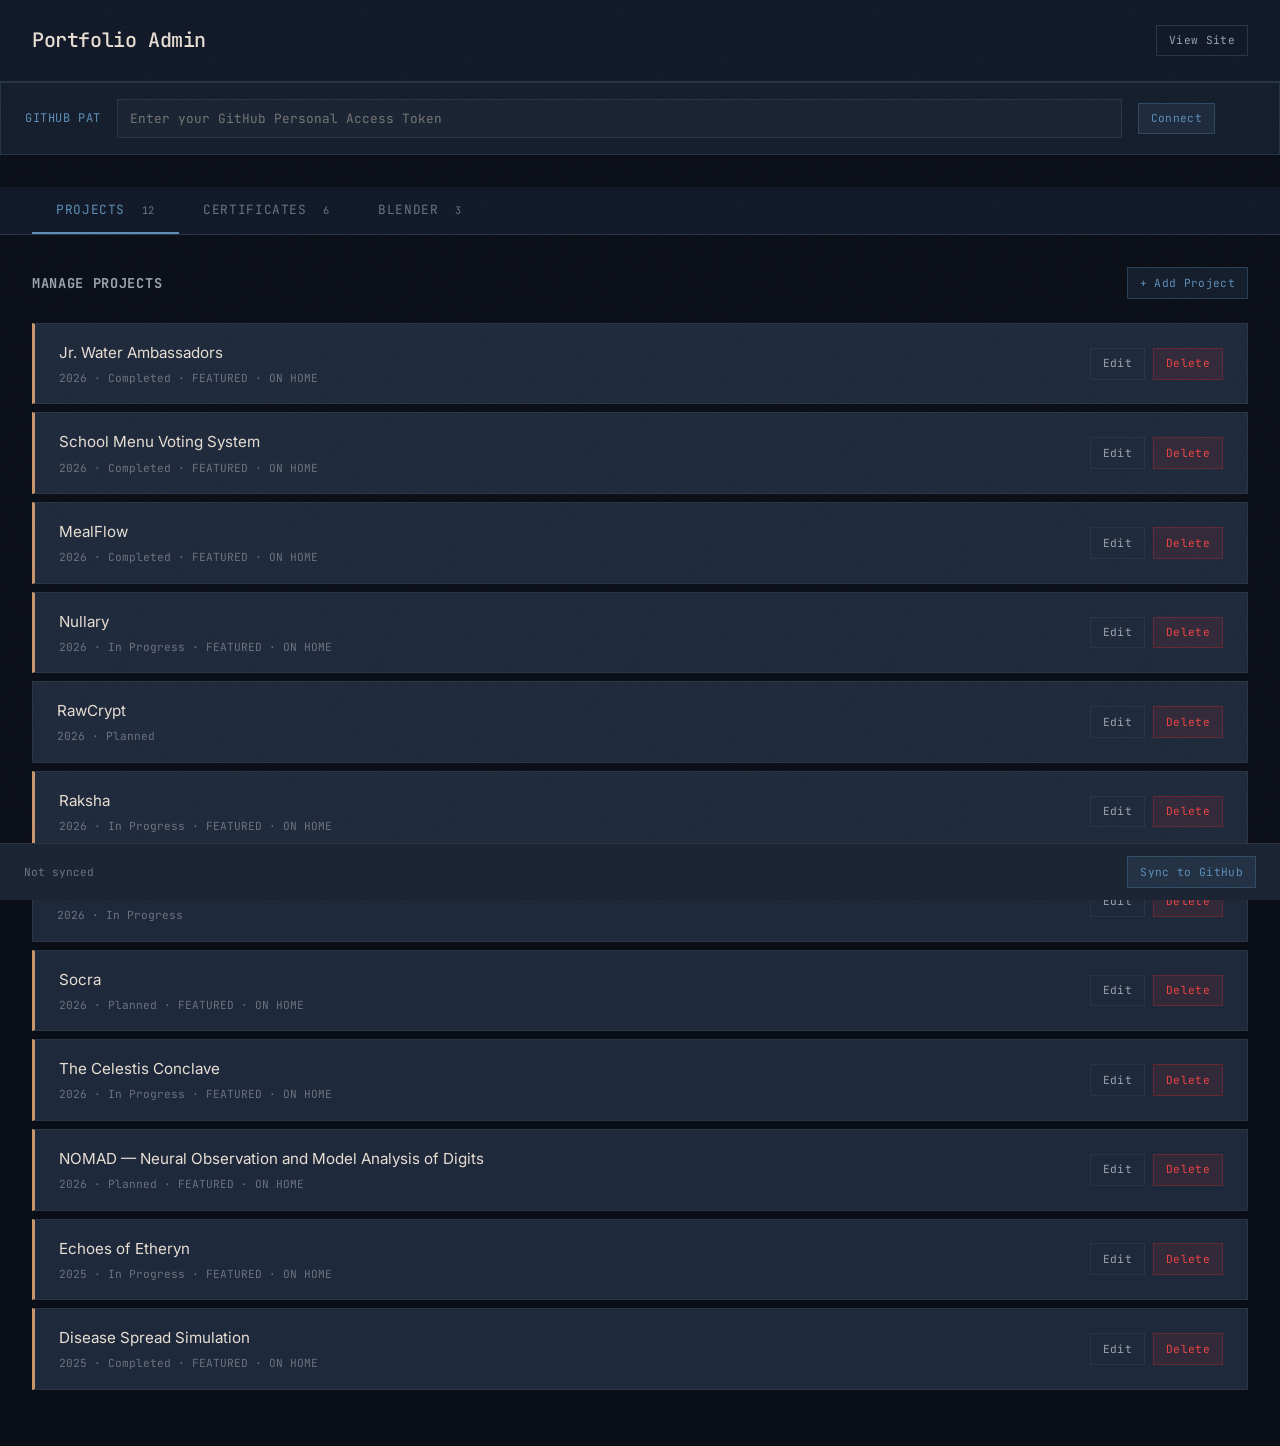
==== commit ee3b4301: "Initial commit" ====
--- a/admin.html
+++ b/admin.html
@@ -1,227 +1,94 @@
-<!doctype html>
+<!DOCTYPE html>
 <html lang="en">
-    <head>
-        <meta charset="UTF-8" />
-        <meta name="viewport" content="width=device-width, initial-scale=1.0" />
-        <title>Admin — Portfolio CMS</title>
-        <meta name="description" content="Admin panel for managing portfolio content." />
-        <meta name="robots" content="noindex, nofollow" />
-        <link rel="icon" href="assets/favicon/favicon.svg" type="image/svg+xml" />
-        <link rel="preconnect" href="https://fonts.googleapis.com" />
-        <link rel="preconnect" href="https://fonts.gstatic.com" crossorigin />
-        <link
-            href="https://fonts.googleapis.com/css2?family=Inter:wght@400;500;600;700&family=JetBrains+Mono:wght@400;500&display=swap"
-            rel="stylesheet"
-        />
-        <link rel="stylesheet" href="assets/css/main.css" />
-        <link rel="stylesheet" href="assets/css/admin.css" />
-        <link rel="stylesheet" href="https://cdnjs.cloudflare.com/ajax/libs/font-awesome/6.4.0/css/all.min.css" />
-        <script>
-            document.addEventListener('DOMContentLoaded', () => {
-                // SHA-256 hash function
-                async function sha256(message) {
-                    const msgBuffer = new TextEncoder().encode(message);
-                    const hashBuffer = await crypto.subtle.digest('SHA-256', msgBuffer);
-                    const hashArray = Array.from(new Uint8Array(hashBuffer));
-                    return hashArray.map((b) => b.toString(16).padStart(2, '0')).join('');
-                }
+<head>
+    <meta charset="UTF-8">
+    <meta name="viewport" content="width=device-width, initial-scale=1.0">
+    <title>Admin — Rishit Portfolio</title>
+    <link rel="stylesheet" href="assets/css/main.css">
+    <link rel="stylesheet" href="assets/css/admin.css">
+    <link rel="icon" href="assets/favicon/favicon.ico" type="image/x-icon">
+</head>
+<body class="admin">
+    <!-- Header -->
+    <header class="admin__header">
+        <h1>Portfolio Admin</h1>
+        <div class="admin__header-actions">
+            <a href="/index.html" class="btn btn--secondary btn--small">View Site</a>
+        </div>
+    </header>
 
-                // Admin hash from main.js
-                const ADMIN_HASH = 'c2102ea6340446722128b1db3b9ac26e59ed820b8898c4a69cbaf90b72012b72';
+    <!-- PAT Section -->
+    <div class="admin__pat-section">
+        <div class="admin__pat-label">GITHUB PAT</div>
+        <input type="text" class="admin__pat-input" placeholder="Enter your GitHub Personal Access Token" autocomplete="off">
+        <button class="btn btn--primary btn--small admin__pat-btn">Connect</button>
+        <div class="admin__pat-status"></div>
+    </div>
 
-                // Handle authentication
-                const authForm = document.getElementById('auth-form');
-                const adminContent = document.getElementById('admin-content');
-                const passwordInput = document.getElementById('auth-password');
-                const submitBtn = document.getElementById('auth-submit');
+    <!-- Tabs -->
+    <div class="admin__tabs">
+        <button class="admin__tab active" data-tab="projects">
+            Projects <span class="admin__tab-count">0</span>
+        </button>
+        <button class="admin__tab" data-tab="certificates">
+            Certificates <span class="admin__tab-count">0</span>
+        </button>
+        <button class="admin__tab" data-tab="blender">
+            Blender <span class="admin__tab-count">0</span>
+        </button>
+    </div>
 
-                submitBtn.addEventListener('click', async () => {
-                    const password = passwordInput.value;
-                    if (!password) return;
-                    const hash = await sha256(password);
-                    if (hash === ADMIN_HASH) {
-                        authForm.style.display = 'none';
-                        adminContent.style.display = 'block';
-                        sessionStorage.setItem('adminAuth', 'true');
-                        if (window.Admin && typeof Admin.init === 'function') {
-                            Admin.init();
-                        }
-                    } else {
-                        passwordInput.value = '';
-                        passwordInput.style.borderColor = '#c47070';
-                        setTimeout(() => {
-                            passwordInput.style.borderColor = '';
-                        }, 1500);
-                    }
-                });
+    <!-- Content -->
+    <div class="admin__content">
 
-                passwordInput.addEventListener('keydown', (e) => {
-                    if (e.key === 'Enter') submitBtn.click();
-                });
-
-                if (sessionStorage.getItem('adminAuth')) {
-                    authForm.style.display = 'none';
-                    adminContent.style.display = 'block';
-                    if (window.Admin && typeof Admin.init === 'function') {
-                        Admin.init();
-                    }
-                }
-            });
-        </script>
-    </head>
-    <body class="page-admin">
-        <!-- Password authentication form -->
-        <div
-            id="auth-form"
-            style="
-                display: flex;
-                align-items: center;
-                justify-content: center;
-                min-height: 100vh;
-                background: var(--bg-base);
-            "
-        >
-            <div
-                style="
-                    background: var(--glass-bg-strong);
-                    backdrop-filter: blur(var(--blur-lg));
-                    border: 1px solid var(--glass-border-hover);
-                    border-radius: var(--radius-xl);
-                    padding: var(--space-2xl);
-                    max-width: 400px;
-                    width: 100%;
-                    text-align: center;
-                "
-            >
-                <h1 style="font-size: var(--text-xl); color: var(--text-heading); margin-bottom: var(--space-lg)">
-                    Admin Access
-                </h1>
-                <input
-                    id="auth-password"
-                    type="password"
-                    placeholder="Enter password"
-                    style="
-                        width: 100%;
-                        padding: var(--space-md);
-                        background: rgba(10, 15, 26, 0.6);
-                        border: 1px solid var(--glass-border);
-                        border-radius: var(--radius-md);
-                        color: var(--text-primary);
-                        font-family: var(--font-mono);
-                        outline: none;
-                        margin-bottom: var(--space-lg);
-                    "
-                    autocomplete="off"
-                />
-                <button
-                    id="auth-submit"
-                    style="
-                        width: 100%;
-                        padding: var(--space-md);
-                        background: var(--accent);
-                        color: var(--bg-base);
-                        border: none;
-                        border-radius: var(--radius-md);
-                        font-family: var(--font-mono);
-                        font-weight: 500;
-                        cursor: pointer;
-                        transition: background var(--transition-fast);
-                    "
-                >
-                    Enter
-                </button>
+        <!-- Projects Panel -->
+        <div class="admin__panel active" data-panel="projects">
+            <div style="display:flex;justify-content:space-between;align-items:center;margin-bottom:1.5rem;">
+                <h2 style="font-family:'JetBrains Mono',monospace;font-size:0.85rem;color:var(--text-secondary);letter-spacing:0.05em;">MANAGE PROJECTS</h2>
+                <button class="btn btn--primary btn--small admin-add-project-btn">+ Add Project</button>
             </div>
+            <div class="admin-projects-list"></div>
+            <div class="admin-project-form" style="margin-top:1.5rem;"></div>
         </div>
 
-        <!-- Admin content -->
-        <div id="admin-content" style="display: none">
-            <div class="bg-grid" aria-hidden="true"></div>
-
-            <header class="navbar">
-                <div class="navbar__inner"></div>
-            </header>
-
-            <main class="admin-layout">
-                <div class="container">
-                    <div class="admin-header">
-                        <h1 class="admin-header__title">Admin Panel</h1>
-                        <p class="admin-header__subtitle">
-                            Manage projects, certificates, and Blender work. Changes sync to GitHub on push.
-                        </p>
-                    </div>
-
-                    <div id="pat-banner"></div>
-
-                    <section class="admin-section">
-                        <div class="admin-section__header">
-                            <h2 class="admin-section__title">
-                                Projects
-                                <span class="admin-section__count" id="projects-count"></span>
-                            </h2>
-                            <button class="btn btn--primary" onclick="Admin.openAddForm('projects')">
-                                Add Project
-                            </button>
-                        </div>
-                        <div id="projects-list"></div>
-                    </section>
-
-                    <section class="admin-section">
-                        <div class="admin-section__header">
-                            <h2 class="admin-section__title">
-                                Certificates
-                                <span class="admin-section__count" id="certificates-count"></span>
-                            </h2>
-                            <button class="btn btn--primary" onclick="Admin.openAddForm('certificates')">
-                                Add Certificate
-                            </button>
-                        </div>
-                        <div id="certificates-list"></div>
-                    </section>
-
-                    <section class="admin-section">
-                        <div class="admin-section__header">
-                            <h2 class="admin-section__title">
-                                Blender
-                                <span class="admin-section__count" id="blender-count"></span>
-                            </h2>
-                            <button class="btn btn--primary" onclick="Admin.openAddForm('blender')">
-                                Add Blender Project
-                            </button>
-                        </div>
-                        <div id="blender-list"></div>
-                    </section>
-
-                    <div id="form-container"></div>
-
-                    <div id="sync-bar"></div>
-                </div>
-            </main>
+        <!-- Certificates Panel -->
+        <div class="admin__panel" data-panel="certificates">
+            <div style="display:flex;justify-content:space-between;align-items:center;margin-bottom:1.5rem;">
+                <h2 style="font-family:'JetBrains Mono',monospace;font-size:0.85rem;color:var(--text-secondary);letter-spacing:0.05em;">MANAGE CERTIFICATES</h2>
+                <button class="btn btn--primary btn--small admin-add-cert-btn">+ Add Certificate</button>
+            </div>
+            <div class="admin-certificates-list"></div>
+            <div class="admin-certificate-form" style="margin-top:1.5rem;"></div>
         </div>
 
-        <script src="assets/js/data/site.js"></script>
-        <script src="assets/js/data/projects.js"></script>
-        <script src="assets/js/data/certificates.js"></script>
-        <script src="assets/js/data/blender.js"></script>
-        <script src="assets/js/github.js"></script>
-        <script src="assets/js/main.js"></script>
-        <script src="assets/js/admin.js"></script>
+        <!-- Blender Panel -->
+        <div class="admin__panel" data-panel="blender">
+            <div style="display:flex;justify-content:space-between;align-items:center;margin-bottom:1.5rem;">
+                <h2 style="font-family:'JetBrains Mono',monospace;font-size:0.85rem;color:var(--text-secondary);letter-spacing:0.05em;">MANAGE BLENDER RENDERS</h2>
+                <button class="btn btn--primary btn--small admin-add-blend-btn">+ Add Render</button>
+            </div>
+            <div class="admin-blender-list"></div>
+            <div class="admin-blender-form" style="margin-top:1.5rem;"></div>
+        </div>
 
-        <script>
-            document.addEventListener('DOMContentLoaded', () => {
-                function updateCounts() {
-                    const pc = document.getElementById('projects-count');
-                    const cc = document.getElementById('certificates-count');
-                    const bc = document.getElementById('blender-count');
-                    if (pc) pc.textContent = `(${PROJECTS.length})`;
-                    if (cc) cc.textContent = `(${CERTIFICATES.length})`;
-                    if (bc) bc.textContent = `(${BLENDER_PROJECTS.length})`;
-                }
-                updateCounts();
+    </div>
 
-                const observer = new MutationObserver(updateCounts);
-                const lists = document.querySelectorAll('#projects-list, #certificates-list, #blender-list');
-                lists.forEach((el) => observer.observe(el, { childList: true, subtree: true }));
-            });
-        </script>
-    </body>
+    <!-- Sync Status Bar -->
+    <div class="admin__sync-bar">
+        <div class="admin__sync-status">Not synced</div>
+        <div class="admin__sync-actions">
+            <button class="btn btn--primary btn--small admin__sync-btn">Sync to GitHub</button>
+        </div>
+    </div>
+
+    <!-- Data Files -->
+    <script src="assets/js/data/site.js"></script>
+    <script src="assets/js/data/projects.js"></script>
+    <script src="assets/js/data/certificates.js"></script>
+    <script src="assets/js/data/blender.js"></script>
+
+    <!-- JS Modules -->
+    <script src="assets/js/github.js"></script>
+    <script src="assets/js/admin.js"></script>
+</body>
 </html>
--- a/assets/css/main.css
+++ b/assets/css/main.css
@@ -1,1546 +1,1822 @@
 /* ============================================================
-   main.css — Portfolio-wide styles (Redesigned)
-   ============================================================
-   Dark-mode friendly tech portfolio with distinct, refined section
-   themes, smooth GPU-accelerated animations, infinite carousels, 
-   and mobile-first responsive design.
+   MAIN.CSS — Portfolio Design System
+   "systems thinker with artistic precision"
+   Editorial layouts · Engineered systems · Archival interfaces
+   Cinematic minimalism · Computational aesthetics · Tactile dark
    ============================================================ */
 
-@import url('https://fonts.googleapis.com/css2?family=Playfair+Display:ital,wght@0,400;0,500;0,600;0,700;1,400;1,500&family=Plus+Jakarta+Sans:wght@400;500;600;700;800&display=swap');
-
-/* ── Design Tokens ──────────────────────────────────────────── */
-
+/* ------------------------------------------------------------
+   0. GOOGLE FONTS IMPORT
+   ------------------------------------------------------------ */
+@import url('https://fonts.googleapis.com/css2?family=Instrument+Serif:ital@0;1&family=Inter:wght@300;400;500;600&family=JetBrains+Mono:wght@300;400;500&display=swap');
+
+/* ------------------------------------------------------------
+   1. CUSTOM PROPERTIES
+   ------------------------------------------------------------ */
 :root {
-    /* Surfaces — deep dark palette */
-    --bg-base: #0c0d12;
-    --bg-primary: #111318;
-    --bg-secondary: #161a23;
-    --bg-tertiary: #1c2130;
-    --bg-elevated: #222738;
-
-    /* Glass surfaces */
-    --glass-bg: rgba(17, 19, 26, 0.6);
-    --glass-bg-hover: rgba(23, 26, 36, 0.72);
-    --glass-bg-strong: rgba(17, 19, 26, 0.85);
-    --glass-border: rgba(108, 140, 255, 0.08);
-    --glass-border-hover: rgba(108, 140, 255, 0.18);
-
-    /* Accent — default tech blue */
-    --accent: #6c8cff;
-    --accent-hover: #8ba5ff;
-    --accent-muted: rgba(108, 140, 255, 0.1);
-    --accent-glow: rgba(108, 140, 255, 0.1);
-    --accent-strong-glow: rgba(108, 140, 255, 0.2);
-
-    /* Text */
-    --text-primary: #e2e8f0;
-    --text-secondary: #94a3b8;
-    --text-tertiary: #64748b;
-    --text-heading: #f1f5f9;
-
-    /* Status colours */
-    --status-completed: #34d399;
-    --status-progress: #fbbf24;
-    --status-planned: #94a3b8;
-
-    /* Typography */
-    --font-display: 'Inter', -apple-system, BlinkMacSystemFont, 'Segoe UI', sans-serif;
-    --font-mono: 'JetBrains Mono', 'Fira Code', monospace;
-    --font-serif: 'Playfair Display', Georgia, 'Times New Roman', serif;
-    --font-geometric: 'Plus Jakarta Sans', 'Inter', sans-serif;
-    --font-weight-normal: 400;
-    --font-weight-medium: 500;
-    --font-weight-semibold: 600;
-    --font-weight-bold: 700;
-    --line-height-tight: 1.2;
-    --line-height-relaxed: 1.6;
-
-    /* Spacing */
-    --space-2xs: 0.25rem;
-    --space-xs: 0.5rem;
-    --space-sm: 0.75rem;
-    --space-md: 1rem;
-    --space-lg: 1.5rem;
-    --space-xl: 2rem;
-    --space-2xl: 3rem;
-    --space-3xl: 4rem;
-
-    /* Transitions — GPU optimized smooth curves */
-    --transition-fast: 200ms cubic-bezier(0.4, 0, 0.2, 1);
-    --transition-base: 400ms cubic-bezier(0.4, 0, 0.2, 1);
-    --transition-slow: 600ms cubic-bezier(0.4, 0, 0.2, 1);
-
-    /* Effects */
-    --shadow-sm: 0 1px 3px rgba(0, 0, 0, 0.2);
-    --shadow-md: 0 4px 12px rgba(0, 0, 0, 0.25);
-    --shadow-lg: 0 8px 28px rgba(0, 0, 0, 0.35);
-    --shadow-xl: 0 16px 48px rgba(0, 0, 0, 0.4);
-    --shadow-glow: 0 0 24px rgba(108, 140, 255, 0.08);
-
-    /* Radii — friendly and rounded */
-    --radius-xs: 6px;
-    --radius-sm: 8px;
-    --radius-md: 12px;
-    --radius-lg: 16px;
-    --radius-xl: 20px;
-    --radius-2xl: 28px;
-    --radius-3xl: 40px;
-    --radius-full: 9999px;
-
-    /* Layout */
-    --max-width: 1200px;
-    --navbar-height: 4rem;
-
-    /* Blur */
-    --blur-sm: 6px;
-    --blur-md: 12px;
-    --blur-lg: 18px;
-
-    /* Text sizes */
-    --text-xs: 0.75rem;
-    --text-sm: 0.875rem;
-    --text-base: 1rem;
-    --text-lg: 1.125rem;
-    --text-xl: 1.25rem;
-    --text-2xl: 1.5rem;
-    --text-3xl: 1.875rem;
-    --text-4xl: 2.25rem;
-    --text-5xl: 3rem;
-    --text-6xl: 3.75rem;
-}
-
-/* ── Base Styles ────────────────────────────────────────────── */
-
+  /* Color Palette */
+  --bg-primary: #0a0e17;
+  --bg-secondary: #111827;
+  --bg-tertiary: #1a2332;
+  --bg-surface: #1e293b;
+  --bg-surface-hover: #243044;
+  --border: #2a3444;
+  --border-accent: #3a4a5c;
+  --text-primary: #e8ded3;
+  --text-secondary: #9ca3af;
+  --text-tertiary: #6b7280;
+  --accent-blue: #5b8fb9;
+  --accent-amber: #c9956b;
+  --accent-blue-dim: rgba(91, 143, 185, 0.12);
+  --accent-amber-dim: rgba(201, 149, 107, 0.12);
+  --overlay: rgba(5, 8, 15, 0.85);
+  --noise-opacity: 0.03;
+
+  /* Typography Scale */
+  --hero-size: clamp(3.5rem, 8vw, 7.5rem);
+  --h1-size: clamp(2.25rem, 5vw, 4rem);
+  --h2-size: clamp(1.75rem, 3vw, 2.75rem);
+  --h3-size: clamp(1.25rem, 2vw, 1.5rem);
+  --body-size: 1.0625rem;
+  --small-size: 0.875rem;
+  --label-size: 0.75rem;
+  --tiny-size: 0.6875rem;
+
+  /* Font Weights */
+  --weight-light: 300;
+  --weight-regular: 400;
+  --weight-medium: 500;
+  --weight-semibold: 600;
+
+  /* Line Heights */
+  --lh-tight: 1.1;
+  --lh-heading: 1.2;
+  --lh-body: 1.65;
+  --lh-relaxed: 1.8;
+
+  /* Spacing System */
+  --space-xs: 0.25rem;
+  --space-sm: 0.5rem;
+  --space-md: 1rem;
+  --space-lg: 1.5rem;
+  --space-xl: 2rem;
+  --space-2xl: 3rem;
+  --space-3xl: 4rem;
+  --space-4xl: 6rem;
+  --space-5xl: 8rem;
+  --section-spacing: clamp(5rem, 10vw, 8rem);
+  --content-max: 68rem;
+  --content-padding: clamp(1.25rem, 4vw, 2.5rem);
+}
+
+/* ------------------------------------------------------------
+   2. RESET & BASE
+   ------------------------------------------------------------ */
 *,
 *::before,
 *::after {
-    box-sizing: border-box;
+  box-sizing: border-box;
+  margin: 0;
+  padding: 0;
 }
 
 html {
-    scroll-behavior: smooth;
-    font-size: 16px;
+  font-size: 100%;
+  scroll-behavior: smooth;
+  -webkit-text-size-adjust: 100%;
+  text-size-adjust: 100%;
 }
 
 body {
-    margin: 0;
-    padding: 0;
-    font-family: var(--font-display);
-    font-size: var(--text-base);
-    line-height: var(--line-height-relaxed);
-    color: var(--text-primary);
-    background: var(--bg-base);
-    overflow-x: hidden;
-    -webkit-font-smoothing: antialiased;
-    -moz-osx-font-smoothing: grayscale;
+  min-height: 100vh;
+  background-color: var(--bg-primary);
+  color: var(--text-primary);
+  font-family: 'Inter', -apple-system, BlinkMacSystemFont, 'Segoe UI', system-ui, sans-serif;
+  font-size: var(--body-size);
+  line-height: var(--lh-body);
+  font-weight: var(--weight-regular);
+  -webkit-font-smoothing: antialiased;
+  -moz-osx-font-smoothing: grayscale;
+  text-rendering: optimizeLegibility;
+  overflow-x: hidden;
+}
+
+::selection {
+  background-color: rgba(91, 143, 185, 0.35);
+  color: var(--text-primary);
+}
+
+::-moz-selection {
+  background-color: rgba(91, 143, 185, 0.35);
+  color: var(--text-primary);
+}
+
+img,
+picture,
+video,
+canvas,
+svg {
+  display: block;
+  max-width: 100%;
+}
+
+input,
+button,
+textarea,
+select {
+  font: inherit;
+  color: inherit;
 }
 
 a {
-    color: var(--accent);
-    text-decoration: none;
-    transition: color var(--transition-fast);
-}
-a:hover {
-    color: var(--accent-hover);
+  color: inherit;
+  text-decoration: none;
+}
+
+ul,
+ol {
+  list-style: none;
 }
 
 button {
-    font-family: inherit;
-    font-size: inherit;
-    cursor: pointer;
-    border: none;
-    background: none;
-    color: inherit;
-}
-
-img {
-    max-width: 100%;
-    height: auto;
-    display: block;
-}
-
-/* ── Utility Classes ────────────────────────────────────────── */
-
-.animate-fade-in {
-    animation: fadeIn 1s ease-out;
-}
-.animate-slide-up {
-    animation: slideUp 1s ease-out;
-}
-.animate-pulse {
-    animation: pulse 3s infinite;
-}
-.animate-glow {
-    animation: glow 4s infinite;
+  cursor: pointer;
+  border: none;
+  background: none;
+}
+
+table {
+  border-collapse: collapse;
+  border-spacing: 0;
+}
+
+/* ------------------------------------------------------------
+   3. NOISE TEXTURE OVERLAY
+   ------------------------------------------------------------ */
+body::before {
+  content: '';
+  position: fixed;
+  top: 0;
+  left: 0;
+  width: 100%;
+  height: 100%;
+  pointer-events: none;
+  z-index: 9999;
+  opacity: var(--noise-opacity);
+  background-image: url("data:image/svg+xml,%3Csvg viewBox='0 0 256 256' xmlns='http://www.w3.org/2000/svg'%3E%3Cfilter id='noiseFilter'%3E%3CfeTurbulence type='fractalNoise' baseFrequency='0.85' numOctaves='4' stitchTiles='stitch'/%3E%3C/filter%3E%3Crect width='100%25' height='100%25' filter='url(%23noiseFilter)'/%3E%3C/svg%3E");
+  background-repeat: repeat;
+  background-size: 256px 256px;
+}
+
+/* ------------------------------------------------------------
+   4. NAVBAR
+   ------------------------------------------------------------ */
+.navbar {
+  position: fixed;
+  top: 0;
+  left: 0;
+  width: 100%;
+  z-index: 1000;
+  background: rgba(10, 14, 23, 0.8);
+  backdrop-filter: blur(12px);
+  -webkit-backdrop-filter: blur(12px);
+  border-bottom: 1px solid var(--border);
+  height: auto;
+  padding: 0.75rem var(--content-padding);
+  transition: transform 0.3s ease, background 0.3s ease;
+}
+
+.navbar.navbar--hidden {
+  transform: translateY(-100%);
+}
+
+.navbar__inner {
+  max-width: var(--content-max);
+  margin: 0 auto;
+  display: flex;
+  justify-content: space-between;
+  align-items: center;
+}
+
+.navbar__brand {
+  font-family: 'Instrument Serif', Georgia, 'Times New Roman', serif;
+  font-size: 1.25rem;
+  color: var(--text-primary);
+  text-decoration: none;
+  letter-spacing: -0.02em;
+  transition: opacity 0.2s ease;
+}
+
+.navbar__brand:hover {
+  opacity: 0.85;
+}
+
+.navbar__links {
+  display: flex;
+  gap: 2rem;
+  list-style: none;
+  align-items: center;
+}
+
+.navbar__link {
+  font-family: 'Inter', -apple-system, BlinkMacSystemFont, 'Segoe UI', system-ui, sans-serif;
+  font-size: var(--small-size);
+  color: var(--text-secondary);
+  text-decoration: none;
+  letter-spacing: 0.05em;
+  text-transform: uppercase;
+  transition: color 0.2s ease;
+  position: relative;
+}
+
+.navbar__link:hover,
+.navbar__link.active {
+  color: var(--text-primary);
+}
+
+.navbar__link.active::after {
+  content: '';
+  position: absolute;
+  bottom: -4px;
+  left: 50%;
+  transform: translateX(-50%);
+  width: 3px;
+  height: 3px;
+  border-radius: 50%;
+  background-color: var(--accent-blue);
+}
+
+/* Navbar Toggle (Mobile) */
+.navbar__toggle {
+  display: none;
+  flex-direction: column;
+  gap: 5px;
+  background: none;
+  border: none;
+  cursor: pointer;
+  padding: 4px;
+  z-index: 1001;
+}
+
+.navbar__toggle span {
+  display: block;
+  width: 20px;
+  height: 2px;
+  background-color: var(--text-secondary);
+  transition: transform 0.3s ease, opacity 0.3s ease, background-color 0.3s ease;
+}
+
+.navbar__toggle.active span:nth-child(1) {
+  transform: translateY(7px) rotate(45deg);
+  background-color: var(--text-primary);
+}
+
+.navbar__toggle.active span:nth-child(2) {
+  opacity: 0;
+}
+
+.navbar__toggle.active span:nth-child(3) {
+  transform: translateY(-7px) rotate(-45deg);
+  background-color: var(--text-primary);
+}
+
+/* Navbar Mobile Menu */
+.navbar__mobile-menu {
+  display: none;
+  position: fixed;
+  top: 0;
+  left: 0;
+  width: 100%;
+  height: 100vh;
+  background: rgba(10, 14, 23, 0.95);
+  backdrop-filter: blur(20px);
+  -webkit-backdrop-filter: blur(20px);
+  z-index: 999;
+  flex-direction: column;
+  justify-content: center;
+  align-items: center;
+  gap: var(--space-xl);
+  opacity: 0;
+  pointer-events: none;
+  transition: opacity 0.3s ease;
+}
+
+.navbar__mobile-menu.active {
+  opacity: 1;
+  pointer-events: auto;
+}
+
+.navbar__mobile-menu .navbar__link {
+  font-size: 1.25rem;
+  letter-spacing: 0.1em;
+}
+
+/* ------------------------------------------------------------
+   5. HERO SECTION
+   ------------------------------------------------------------ */
+.hero {
+  min-height: 100vh;
+  display: flex;
+  align-items: center;
+  position: relative;
+  overflow: hidden;
+}
+
+.hero__canvas-container {
+  position: absolute;
+  top: 0;
+  left: 0;
+  width: 100%;
+  height: 100%;
+  z-index: 1;
+}
+
+.hero__canvas-container canvas {
+  width: 100%;
+  height: 100%;
+}
+
+.hero__content {
+  position: relative;
+  z-index: 2;
+  max-width: var(--content-max);
+  margin: 0 auto;
+  padding: var(--space-5xl) var(--content-padding);
+  width: 100%;
+}
+
+.hero__greeting {
+  font-family: 'JetBrains Mono', 'SF Mono', 'Fira Code', 'Cascadia Code', monospace;
+  font-size: var(--small-size);
+  color: var(--accent-blue);
+  letter-spacing: 0.15em;
+  text-transform: uppercase;
+  margin-bottom: var(--space-lg);
+}
+
+.hero__title {
+  font-family: 'Instrument Serif', Georgia, 'Times New Roman', serif;
+  font-size: var(--hero-size);
+  line-height: var(--lh-tight);
+  color: var(--text-primary);
+  letter-spacing: -0.03em;
+  margin-bottom: var(--space-xl);
+}
+
+.hero__subtitle {
+  font-family: 'Inter', -apple-system, BlinkMacSystemFont, 'Segoe UI', system-ui, sans-serif;
+  font-size: clamp(1rem, 2vw, 1.25rem);
+  color: var(--text-secondary);
+  max-width: 36rem;
+  line-height: var(--lh-body);
+}
+
+.hero__scroll-indicator {
+  position: absolute;
+  bottom: 2rem;
+  left: 50%;
+  transform: translateX(-50%);
+  z-index: 2;
+  animation: scrollIndicator 2.5s ease-in-out infinite;
+}
+
+.hero__scroll-indicator::after {
+  content: '';
+  display: block;
+  width: 1px;
+  height: 32px;
+  background: linear-gradient(to bottom, var(--accent-blue), transparent);
+}
+
+.hero__system-label {
+  font-family: 'JetBrains Mono', 'SF Mono', 'Fira Code', 'Cascadia Code', monospace;
+  font-size: var(--tiny-size);
+  color: var(--text-tertiary);
+  letter-spacing: 0.1em;
+  position: absolute;
+  bottom: 2rem;
+  right: var(--content-padding);
+  z-index: 2;
+}
+
+/* ------------------------------------------------------------
+   6. SECTION SYSTEM
+   ------------------------------------------------------------ */
+.section {
+  padding: var(--section-spacing) 0;
+}
+
+.section__header {
+  margin-bottom: var(--space-3xl);
+}
+
+.section__label {
+  font-family: 'JetBrains Mono', 'SF Mono', 'Fira Code', 'Cascadia Code', monospace;
+  font-size: var(--tiny-size);
+  color: var(--accent-blue);
+  letter-spacing: 0.15em;
+  text-transform: uppercase;
+  margin-bottom: var(--space-sm);
+}
+
+.section__title {
+  font-family: 'Instrument Serif', Georgia, 'Times New Roman', serif;
+  font-size: var(--h1-size);
+  line-height: var(--lh-heading);
+  color: var(--text-primary);
+  letter-spacing: -0.02em;
+}
+
+.section__subtitle {
+  font-family: 'Inter', -apple-system, BlinkMacSystemFont, 'Segoe UI', system-ui, sans-serif;
+  font-size: clamp(1rem, 1.5vw, 1.125rem);
+  color: var(--text-secondary);
+  max-width: 40rem;
+  line-height: var(--lh-body);
+  margin-top: var(--space-md);
+}
+
+.section__divider {
+  height: 1px;
+  background: linear-gradient(to right, var(--border-accent), transparent);
+  margin: var(--space-2xl) 0;
+}
+
+/* ------------------------------------------------------------
+   7. PHILOSOPHY SECTION
+   ------------------------------------------------------------ */
+.philosophy {
+  /* Specific styling for the about/philosophy section */
+}
+
+.philosophy__content {
+  display: grid;
+  grid-template-columns: 1fr 1fr;
+  gap: var(--space-3xl);
+  max-width: var(--content-max);
+  margin: 0 auto;
+  padding: 0 var(--content-padding);
+}
+
+.philosophy__text p {
+  font-size: var(--body-size);
+  line-height: var(--lh-relaxed);
+  color: var(--text-secondary);
+  margin-bottom: var(--space-lg);
+}
+
+.philosophy__text p:last-child {
+  margin-bottom: 0;
+}
+
+.philosophy__text p:first-of-type::first-letter {
+  font-family: 'Instrument Serif', Georgia, 'Times New Roman', serif;
+  font-size: 3.5em;
+  float: left;
+  line-height: 0.8;
+  margin-right: 0.1em;
+  color: var(--accent-blue);
+}
+
+.philosophy__interests {
+  display: grid;
+  grid-template-columns: repeat(2, 1fr);
+  gap: var(--space-sm);
+}
+
+.philosophy__interest {
+  font-family: 'JetBrains Mono', 'SF Mono', 'Fira Code', 'Cascadia Code', monospace;
+  font-size: var(--small-size);
+  color: var(--text-tertiary);
+  padding: var(--space-xs) 0;
+  border-bottom: 1px solid var(--border);
+}
+
+.philosophy__focus {
+  margin-top: var(--space-xl);
+  padding: var(--space-lg);
+  border-left: 2px solid var(--accent-blue);
+  background: var(--accent-blue-dim);
+}
+
+.philosophy__focus-label {
+  font-family: 'JetBrains Mono', 'SF Mono', 'Fira Code', 'Cascadia Code', monospace;
+  font-size: var(--tiny-size);
+  color: var(--accent-blue);
+  letter-spacing: 0.1em;
+  margin-bottom: var(--space-sm);
+}
+
+.philosophy__focus-text {
+  font-size: var(--small-size);
+  color: var(--text-secondary);
+  line-height: var(--lh-body);
+}
+
+/* ------------------------------------------------------------
+   8. FEATURED PROJECT — Cinematic Centerpiece
+   ------------------------------------------------------------ */
+.featured-project {
+  position: relative;
+  padding: var(--space-4xl) 0;
+}
+
+.featured-project__inner {
+  max-width: var(--content-max);
+  margin: 0 auto;
+  display: grid;
+  grid-template-columns: 1.2fr 1fr;
+  gap: var(--space-3xl);
+  align-items: start;
+  padding: 0 var(--content-padding);
+}
+
+.featured-project__visual {
+  position: relative;
+  aspect-ratio: 16 / 10;
+  background: var(--bg-tertiary);
+  border: 1px solid var(--border);
+  overflow: hidden;
+}
+
+.featured-project__visual::before {
+  content: '';
+  position: absolute;
+  inset: 0;
+  background:
+    repeating-linear-gradient(
+      0deg,
+      transparent,
+      transparent 39px,
+      rgba(91, 143, 185, 0.05) 39px,
+      rgba(91, 143, 185, 0.05) 40px
+    ),
+    repeating-linear-gradient(
+      90deg,
+      transparent,
+      transparent 39px,
+      rgba(91, 143, 185, 0.05) 39px,
+      rgba(91, 143, 185, 0.05) 40px
+    );
+  pointer-events: none;
+  z-index: 1;
+}
+
+.featured-project__visual img {
+  width: 100%;
+  height: 100%;
+  object-fit: cover;
+  opacity: 0.85;
+  position: relative;
+  z-index: 0;
+}
+
+.featured-project__visual .no-image {
+  display: flex;
+  align-items: center;
+  justify-content: center;
+  height: 100%;
+  font-family: 'JetBrains Mono', 'SF Mono', 'Fira Code', 'Cascadia Code', monospace;
+  font-size: var(--small-size);
+  color: var(--text-tertiary);
+}
+
+.featured-project__visual-label {
+  position: absolute;
+  top: var(--space-md);
+  left: var(--space-md);
+  font-family: 'JetBrains Mono', 'SF Mono', 'Fira Code', 'Cascadia Code', monospace;
+  font-size: var(--tiny-size);
+  color: var(--accent-blue);
+  letter-spacing: 0.1em;
+  background: rgba(10, 14, 23, 0.7);
+  padding: 0.2em 0.6em;
+  backdrop-filter: blur(4px);
+  -webkit-backdrop-filter: blur(4px);
+  z-index: 2;
+}
+
+.featured-project__content {
+  padding-top: var(--space-lg);
+}
+
+.featured-project__label {
+  font-family: 'JetBrains Mono', 'SF Mono', 'Fira Code', 'Cascadia Code', monospace;
+  font-size: var(--tiny-size);
+  color: var(--accent-amber);
+  letter-spacing: 0.15em;
+  text-transform: uppercase;
+  margin-bottom: var(--space-md);
+}
+
+.featured-project__title {
+  font-family: 'Instrument Serif', Georgia, 'Times New Roman', serif;
+  font-size: var(--h1-size);
+  line-height: var(--lh-heading);
+  color: var(--text-primary);
+  margin-bottom: var(--space-lg);
+  letter-spacing: -0.02em;
+}
+
+.featured-project__quote {
+  font-family: 'Instrument Serif', Georgia, 'Times New Roman', serif;
+  font-style: italic;
+  font-size: clamp(1.1rem, 1.5vw, 1.3rem);
+  color: var(--text-secondary);
+  border-left: 2px solid var(--accent-amber);
+  padding-left: var(--space-lg);
+  margin-bottom: var(--space-xl);
+  line-height: var(--lh-body);
+}
+
+.featured-project__description {
+  font-size: var(--body-size);
+  color: var(--text-secondary);
+  line-height: var(--lh-body);
+  margin-bottom: var(--space-xl);
+}
+
+.featured-project__architecture {
+  margin-bottom: var(--space-xl);
+}
+
+.featured-project__architecture-title {
+  font-family: 'JetBrains Mono', 'SF Mono', 'Fira Code', 'Cascadia Code', monospace;
+  font-size: var(--label-size);
+  color: var(--accent-blue);
+  letter-spacing: 0.1em;
+  margin-bottom: var(--space-sm);
+}
+
+.featured-project__architecture-text {
+  font-size: var(--small-size);
+  color: var(--text-tertiary);
+  line-height: var(--lh-body);
+}
+
+.featured-project__highlights {
+  margin-bottom: var(--space-xl);
+}
+
+.featured-project__highlights-title {
+  font-family: 'JetBrains Mono', 'SF Mono', 'Fira Code', 'Cascadia Code', monospace;
+  font-size: var(--label-size);
+  color: var(--accent-blue);
+  letter-spacing: 0.1em;
+  margin-bottom: var(--space-sm);
+}
+
+.featured-project__highlight-item {
+  font-size: var(--small-size);
+  color: var(--text-secondary);
+  padding: var(--space-xs) 0;
+  padding-left: var(--space-md);
+  border-left: 1px solid var(--border-accent);
+  margin-bottom: var(--space-xs);
+  line-height: var(--lh-body);
+}
+
+.featured-project__tech {
+  display: flex;
+  flex-wrap: wrap;
+  gap: var(--space-sm);
+  margin-bottom: var(--space-xl);
+}
+
+.featured-project__tech-tag {
+  font-family: 'JetBrains Mono', 'SF Mono', 'Fira Code', 'Cascadia Code', monospace;
+  font-size: var(--tiny-size);
+  color: var(--accent-blue);
+  padding: 0.25em 0.75em;
+  border: 1px solid rgba(91, 143, 185, 0.25);
+  background: var(--accent-blue-dim);
+  letter-spacing: 0.05em;
+}
+
+.featured-project__status {
+  display: inline-flex;
+  align-items: center;
+  gap: var(--space-xs);
+  font-family: 'JetBrains Mono', 'SF Mono', 'Fira Code', 'Cascadia Code', monospace;
+  font-size: var(--tiny-size);
+  color: var(--accent-amber);
+  margin-bottom: var(--space-lg);
+}
+
+.featured-project__status-dot {
+  width: 6px;
+  height: 6px;
+  border-radius: 50%;
+  background: var(--accent-amber);
+  animation: pulse 2s infinite;
+}
+
+.featured-project__link {
+  font-family: 'JetBrains Mono', 'SF Mono', 'Fira Code', 'Cascadia Code', monospace;
+  font-size: var(--small-size);
+  color: var(--accent-blue);
+  text-decoration: none;
+  display: inline-flex;
+  align-items: center;
+  gap: var(--space-xs);
+  transition: gap 0.2s ease;
+}
+
+.featured-project__link:hover {
+  gap: var(--space-sm);
+}
+
+/* ------------------------------------------------------------
+   9. PROJECT CARDS — Varied, NOT Uniform
+   ------------------------------------------------------------ */
+
+/* --- Common Card Styles --- */
+.project-card {
+  background: var(--bg-surface);
+  border: 1px solid var(--border);
+  overflow: hidden;
+  transition: border-color 0.3s ease, transform 0.2s ease;
+}
+
+.project-card:hover {
+  border-color: var(--border-accent);
+  transform: translateY(-2px);
+}
+
+.project-card__visual {
+  aspect-ratio: 16 / 9;
+  background: var(--bg-tertiary);
+  position: relative;
+  overflow: hidden;
+}
+
+.project-card__visual img {
+  width: 100%;
+  height: 100%;
+  object-fit: cover;
+  transition: opacity 0.3s ease;
+}
+
+.project-card__visual .no-image {
+  display: flex;
+  align-items: center;
+  justify-content: center;
+  height: 100%;
+  font-family: 'JetBrains Mono', 'SF Mono', 'Fira Code', 'Cascadia Code', monospace;
+  font-size: var(--tiny-size);
+  color: var(--text-tertiary);
+}
+
+.project-card__visual-label {
+  position: absolute;
+  top: var(--space-md);
+  left: var(--space-md);
+  font-family: 'JetBrains Mono', 'SF Mono', 'Fira Code', 'Cascadia Code', monospace;
+  font-size: var(--tiny-size);
+  color: var(--accent-blue);
+  letter-spacing: 0.1em;
+  background: rgba(10, 14, 23, 0.7);
+  padding: 0.2em 0.6em;
+  backdrop-filter: blur(4px);
+  -webkit-backdrop-filter: blur(4px);
+}
+
+.project-card__content {
+  padding: var(--space-lg);
+}
+
+.project-card__meta {
+  display: flex;
+  align-items: center;
+  gap: var(--space-md);
+  margin-bottom: var(--space-sm);
+}
+
+.project-card__year {
+  font-family: 'JetBrains Mono', 'SF Mono', 'Fira Code', 'Cascadia Code', monospace;
+  font-size: var(--tiny-size);
+  color: var(--text-tertiary);
+}
+
+.project-card__status {
+  font-family: 'JetBrains Mono', 'SF Mono', 'Fira Code', 'Cascadia Code', monospace;
+  font-size: var(--tiny-size);
+  color: var(--accent-amber);
+}
+
+.project-card__title {
+  font-family: 'Instrument Serif', Georgia, 'Times New Roman', serif;
+  font-size: var(--h3-size);
+  color: var(--text-primary);
+  margin-bottom: var(--space-sm);
+  letter-spacing: -0.01em;
+}
+
+.project-card__description {
+  font-size: var(--small-size);
+  color: var(--text-secondary);
+  line-height: var(--lh-body);
+  margin-bottom: var(--space-md);
+}
+
+.project-card__tech {
+  display: flex;
+  flex-wrap: wrap;
+  gap: var(--space-xs);
+}
+
+.project-card__tech-tag {
+  font-family: 'JetBrains Mono', 'SF Mono', 'Fira Code', 'Cascadia Code', monospace;
+  font-size: var(--tiny-size);
+  color: var(--accent-blue);
+  padding: 0.15em 0.5em;
+  border: 1px solid rgba(91, 143, 185, 0.2);
+  background: var(--accent-blue-dim);
+  letter-spacing: 0.03em;
+}
+
+.project-card__featured-badge {
+  font-family: 'JetBrains Mono', 'SF Mono', 'Fira Code', 'Cascadia Code', monospace;
+  font-size: var(--tiny-size);
+  color: var(--accent-amber);
+  padding: 0.15em 0.5em;
+  border: 1px solid rgba(201, 149, 107, 0.3);
+  background: var(--accent-amber-dim);
+}
+
+.project-card__tags {
+  display: flex;
+  flex-wrap: wrap;
+  gap: var(--space-xs);
+  margin-top: var(--space-sm);
+}
+
+.project-card__tag {
+  font-family: 'JetBrains Mono', 'SF Mono', 'Fira Code', 'Cascadia Code', monospace;
+  font-size: var(--tiny-size);
+  color: var(--text-tertiary);
+}
+
+/* --- Card Variant: Featured (larger, image-heavy) --- */
+.project-card--featured {
+  grid-column: span 2;
+  display: grid;
+  grid-template-columns: 1fr 1fr;
+}
+
+.project-card--featured .project-card__visual {
+  aspect-ratio: 16 / 10;
+}
+
+.project-card--featured .project-card__content {
+  display: flex;
+  flex-direction: column;
+  justify-content: center;
+  padding: var(--space-xl);
+}
+
+/* --- Card Variant: Standard (balanced) --- */
+.project-card--standard {
+  display: block;
+}
+
+.project-card--standard .project-card__visual {
+  aspect-ratio: 16 / 9;
+}
+
+/* --- Card Variant: Compact (typography-heavy, minimal) --- */
+.project-card--compact {
+  display: grid;
+  grid-template-columns: auto 1fr;
+  gap: var(--space-lg);
+}
+
+.project-card--compact .project-card__visual {
+  aspect-ratio: 1 / 1;
+  width: 80px;
+  min-width: 80px;
+}
+
+.project-card--compact .project-card__content {
+  padding: var(--space-sm) 0;
+  display: flex;
+  flex-direction: column;
+  justify-content: center;
+}
+
+.project-card--compact .project-card__title {
+  font-size: var(--small-size);
+  font-family: 'Inter', -apple-system, BlinkMacSystemFont, 'Segoe UI', system-ui, sans-serif;
+  font-weight: var(--weight-medium);
+}
+
+.project-card--compact .project-card__description {
+  font-size: var(--label-size);
+  margin-bottom: var(--space-xs);
+}
+
+/* ------------------------------------------------------------
+   10. PROJECTS GRID
+   ------------------------------------------------------------ */
+.projects-grid {
+  display: grid;
+  grid-template-columns: repeat(3, 1fr);
+  gap: var(--space-xl);
+  max-width: var(--content-max);
+  margin: 0 auto;
+  padding: 0 var(--content-padding);
+}
+
+.projects-grid .project-card--featured {
+  grid-column: span 2;
+}
+
+/* ------------------------------------------------------------
+   11. CERTIFICATES ARCHIVE
+   ------------------------------------------------------------ */
+.certificates-section {
+  /* Archival feel */
+}
+
+.certificates-grid {
+  display: grid;
+  grid-template-columns: repeat(auto-fill, minmax(280px, 1fr));
+  gap: var(--space-lg);
+  max-width: var(--content-max);
+  margin: 0 auto;
+  padding: 0 var(--content-padding);
+}
+
+.certificate-card {
+  background: var(--bg-surface);
+  border: 1px solid var(--border);
+  padding: var(--space-lg);
+  transition: border-color 0.3s ease;
+}
+
+.certificate-card:hover {
+  border-color: var(--border-accent);
+}
+
+.certificate-card__year {
+  font-family: 'JetBrains Mono', 'SF Mono', 'Fira Code', 'Cascadia Code', monospace;
+  font-size: var(--tiny-size);
+  color: var(--accent-blue);
+  letter-spacing: 0.1em;
+  margin-bottom: var(--space-sm);
+}
+
+.certificate-card__title {
+  font-family: 'Instrument Serif', Georgia, 'Times New Roman', serif;
+  font-size: var(--h3-size);
+  color: var(--text-primary);
+  margin-bottom: var(--space-xs);
+}
+
+.certificate-card__field {
+  font-size: var(--small-size);
+  color: var(--text-secondary);
+  margin-bottom: var(--space-sm);
+}
+
+.certificate-card__issuer {
+  font-family: 'JetBrains Mono', 'SF Mono', 'Fira Code', 'Cascadia Code', monospace;
+  font-size: var(--tiny-size);
+  color: var(--text-tertiary);
+}
+
+.certificate-card__image {
+  margin-top: var(--space-md);
+  aspect-ratio: 16 / 10;
+  background: var(--bg-tertiary);
+  border: 1px solid var(--border);
+  overflow: hidden;
+}
+
+.certificate-card__image img {
+  width: 100%;
+  height: 100%;
+  object-fit: cover;
+}
+
+/* ------------------------------------------------------------
+   12. BLENDER GALLERY
+   ------------------------------------------------------------ */
+.blender-section {
+  /* Gallery-like */
+}
+
+.blender-grid {
+  column-count: 2;
+  column-gap: var(--space-xl);
+  max-width: var(--content-max);
+  margin: 0 auto;
+  padding: 0 var(--content-padding);
+}
+
+.blender-card {
+  break-inside: avoid;
+  margin-bottom: var(--space-xl);
+  background: var(--bg-surface);
+  border: 1px solid var(--border);
+  overflow: hidden;
+  transition: border-color 0.3s ease;
+}
+
+.blender-card:hover {
+  border-color: var(--border-accent);
+}
+
+.blender-card__visual {
+  aspect-ratio: auto;
+  width: 100%;
+  background: var(--bg-tertiary);
+  position: relative;
+}
+
+.blender-card__visual img {
+  width: 100%;
+  display: block;
+}
+
+.blender-card__content {
+  padding: var(--space-lg);
+}
+
+.blender-card__title {
+  font-family: 'Instrument Serif', Georgia, 'Times New Roman', serif;
+  font-size: var(--h3-size);
+  color: var(--text-primary);
+  margin-bottom: var(--space-xs);
+}
+
+.blender-card__meta {
+  font-family: 'JetBrains Mono', 'SF Mono', 'Fira Code', 'Cascadia Code', monospace;
+  font-size: var(--tiny-size);
+  color: var(--text-tertiary);
+  margin-bottom: var(--space-sm);
+}
+
+.blender-card__description {
+  font-size: var(--small-size);
+  color: var(--text-secondary);
+  line-height: var(--lh-body);
+}
+
+.blender-card__techniques {
+  display: flex;
+  flex-wrap: wrap;
+  gap: var(--space-xs);
+  margin-top: var(--space-md);
+}
+
+.blender-card__technique {
+  font-family: 'JetBrains Mono', 'SF Mono', 'Fira Code', 'Cascadia Code', monospace;
+  font-size: var(--tiny-size);
+  color: var(--accent-blue);
+  padding: 0.15em 0.5em;
+  background: var(--accent-blue-dim);
+}
+
+.blender-card__engine {
+  font-family: 'JetBrains Mono', 'SF Mono', 'Fira Code', 'Cascadia Code', monospace;
+  font-size: var(--tiny-size);
+  color: var(--accent-amber);
+}
+
+/* ------------------------------------------------------------
+   13. MODAL SYSTEM
+   ------------------------------------------------------------ */
+.modal-overlay {
+  position: fixed;
+  inset: 0;
+  background: var(--overlay);
+  z-index: 2000;
+  display: flex;
+  align-items: center;
+  justify-content: center;
+  opacity: 0;
+  pointer-events: none;
+  transition: opacity 0.3s ease;
+  padding: var(--space-xl);
+}
+
+.modal-overlay.active {
+  opacity: 1;
+  pointer-events: auto;
+}
+
+.modal {
+  background: var(--bg-secondary);
+  border: 1px solid var(--border);
+  max-width: 52rem;
+  width: 100%;
+  max-height: 85vh;
+  overflow-y: auto;
+  position: relative;
+  transform: translateY(20px);
+  transition: transform 0.3s ease;
+}
+
+.modal-overlay.active .modal {
+  transform: translateY(0);
+}
+
+.modal__close {
+  position: absolute;
+  top: var(--space-md);
+  right: var(--space-md);
+  width: 32px;
+  height: 32px;
+  background: transparent;
+  border: 1px solid var(--border);
+  color: var(--text-secondary);
+  cursor: pointer;
+  display: flex;
+  align-items: center;
+  justify-content: center;
+  font-size: 1.25rem;
+  transition: all 0.2s ease;
+  z-index: 1;
+}
+
+.modal__close:hover {
+  border-color: var(--border-accent);
+  color: var(--text-primary);
+}
+
+.modal__header {
+  padding: var(--space-xl) var(--space-xl) 0;
+}
+
+.modal__label {
+  font-family: 'JetBrains Mono', 'SF Mono', 'Fira Code', 'Cascadia Code', monospace;
+  font-size: var(--tiny-size);
+  color: var(--accent-blue);
+  letter-spacing: 0.1em;
+  margin-bottom: var(--space-sm);
+}
+
+.modal__title {
+  font-family: 'Instrument Serif', Georgia, 'Times New Roman', serif;
+  font-size: var(--h2-size);
+  color: var(--text-primary);
+  margin-bottom: var(--space-md);
+}
+
+.modal__body {
+  padding: var(--space-xl);
+}
+
+.modal__body p {
+  font-size: var(--body-size);
+  color: var(--text-secondary);
+  line-height: var(--lh-body);
+  margin-bottom: var(--space-lg);
+}
+
+.modal__body p:last-child {
+  margin-bottom: 0;
+}
+
+.modal__section {
+  margin-bottom: var(--space-xl);
+}
+
+.modal__section:last-child {
+  margin-bottom: 0;
+}
+
+.modal__section-title {
+  font-family: 'JetBrains Mono', 'SF Mono', 'Fira Code', 'Cascadia Code', monospace;
+  font-size: var(--label-size);
+  color: var(--accent-blue);
+  letter-spacing: 0.1em;
+  margin-bottom: var(--space-md);
+  padding-bottom: var(--space-xs);
+  border-bottom: 1px solid var(--border);
+}
+
+.modal__quote {
+  font-family: 'Instrument Serif', Georgia, 'Times New Roman', serif;
+  font-style: italic;
+  font-size: 1.125rem;
+  color: var(--text-secondary);
+  border-left: 2px solid var(--accent-amber);
+  padding-left: var(--space-lg);
+  margin: var(--space-xl) 0;
+  line-height: var(--lh-body);
+}
+
+.modal__list {
+  list-style: none;
+  padding: 0;
+}
+
+.modal__list li {
+  font-size: var(--small-size);
+  color: var(--text-secondary);
+  padding: var(--space-xs) 0;
+  padding-left: var(--space-md);
+  border-left: 1px solid var(--border-accent);
+  margin-bottom: var(--space-xs);
+  line-height: var(--lh-body);
+}
+
+.modal__list li:last-child {
+  margin-bottom: 0;
+}
+
+.modal__tech {
+  display: flex;
+  flex-wrap: wrap;
+  gap: var(--space-sm);
+  margin: var(--space-lg) 0;
+}
+
+.modal__tech-tag {
+  font-family: 'JetBrains Mono', 'SF Mono', 'Fira Code', 'Cascadia Code', monospace;
+  font-size: var(--tiny-size);
+  color: var(--accent-blue);
+  padding: 0.25em 0.75em;
+  border: 1px solid rgba(91, 143, 185, 0.25);
+  background: var(--accent-blue-dim);
+  letter-spacing: 0.05em;
+}
+
+.modal__gallery {
+  margin: var(--space-xl) 0;
+}
+
+/* ------------------------------------------------------------
+   14. CONTACT / FOOTER
+   ------------------------------------------------------------ */
+.contact {
+  padding: var(--section-spacing) 0;
+}
+
+.contact__inner {
+  max-width: 36rem;
+  margin: 0 auto;
+  text-align: center;
+  padding: 0 var(--content-padding);
+}
+
+.contact__heading {
+  font-family: 'Instrument Serif', Georgia, 'Times New Roman', serif;
+  font-size: var(--h2-size);
+  color: var(--text-primary);
+  margin-bottom: var(--space-md);
+}
+
+.contact__statement {
+  font-size: var(--body-size);
+  color: var(--text-secondary);
+  line-height: var(--lh-body);
+  margin-bottom: var(--space-xl);
+}
+
+.contact__links {
+  display: flex;
+  justify-content: center;
+  gap: var(--space-xl);
+}
+
+.contact__link {
+  font-family: 'JetBrains Mono', 'SF Mono', 'Fira Code', 'Cascadia Code', monospace;
+  font-size: var(--small-size);
+  color: var(--accent-blue);
+  text-decoration: none;
+  transition: color 0.2s ease;
+}
+
+.contact__link:hover {
+  color: var(--text-primary);
+}
+
+/* Footer */
+.footer {
+  border-top: 1px solid var(--border);
+  padding: var(--space-xl) 0;
+}
+
+.footer__inner {
+  max-width: var(--content-max);
+  margin: 0 auto;
+  display: flex;
+  justify-content: space-between;
+  align-items: center;
+  padding: 0 var(--content-padding);
+}
+
+.footer__copyright {
+  font-family: 'JetBrains Mono', 'SF Mono', 'Fira Code', 'Cascadia Code', monospace;
+  font-size: var(--tiny-size);
+  color: var(--text-tertiary);
+  cursor: default;
+  user-select: none;
+}
+
+.footer__copyright-icon {
+  display: inline-block;
+  cursor: pointer;
+}
+
+.footer__built {
+  font-family: 'JetBrains Mono', 'SF Mono', 'Fira Code', 'Cascadia Code', monospace;
+  font-size: var(--tiny-size);
+  color: var(--text-tertiary);
+}
+
+/* ------------------------------------------------------------
+   15. FILTER SYSTEM
+   ------------------------------------------------------------ */
+.filters {
+  display: flex;
+  flex-wrap: wrap;
+  gap: var(--space-sm);
+  margin-bottom: var(--space-2xl);
+  max-width: var(--content-max);
+  margin-left: auto;
+  margin-right: auto;
+  padding: 0 var(--content-padding);
+}
+
+.filter-btn {
+  font-family: 'JetBrains Mono', 'SF Mono', 'Fira Code', 'Cascadia Code', monospace;
+  font-size: var(--tiny-size);
+  color: var(--text-tertiary);
+  padding: 0.4em 1em;
+  border: 1px solid var(--border);
+  background: transparent;
+  cursor: pointer;
+  transition: all 0.2s ease;
+  letter-spacing: 0.05em;
+}
+
+.filter-btn:hover {
+  color: var(--text-secondary);
+  border-color: var(--border-accent);
+}
+
+.filter-btn.active {
+  color: var(--accent-blue);
+  border-color: var(--accent-blue);
+  background: var(--accent-blue-dim);
+}
+
+/* ------------------------------------------------------------
+   16. CAROUSEL
+   ------------------------------------------------------------ */
+.carousel {
+  position: relative;
+  overflow: hidden;
+}
+
+.carousel__track {
+  display: flex;
+  transition: transform 0.4s ease;
+}
+
+.carousel__slide {
+  flex: 0 0 100%;
+  padding: 0 var(--space-md);
+}
+
+.carousel__controls {
+  display: flex;
+  justify-content: center;
+  gap: var(--space-md);
+  margin-top: var(--space-xl);
+  align-items: center;
+}
+
+.carousel__btn {
+  width: 40px;
+  height: 40px;
+  border: 1px solid var(--border);
+  background: transparent;
+  color: var(--text-secondary);
+  cursor: pointer;
+  display: flex;
+  align-items: center;
+  justify-content: center;
+  transition: all 0.2s ease;
+}
+
+.carousel__btn:hover {
+  border-color: var(--border-accent);
+  color: var(--text-primary);
+}
+
+.carousel__dots {
+  display: flex;
+  gap: var(--space-xs);
+  align-items: center;
+}
+
+.carousel__dot {
+  width: 6px;
+  height: 6px;
+  border-radius: 50%;
+  background: var(--border-accent);
+  transition: all 0.3s ease;
+  cursor: pointer;
+  border: none;
+  padding: 0;
+}
+
+.carousel__dot.active {
+  background: var(--accent-blue);
+  width: 20px;
+  border-radius: 3px;
+}
+
+/* ------------------------------------------------------------
+   17. PAGE LAYOUTS
+   ------------------------------------------------------------ */
+.page {
+  min-height: 100vh;
+}
+
+.page__header {
+  padding: var(--space-4xl) 0 var(--space-2xl);
+  max-width: var(--content-max);
+  margin: 0 auto;
+  padding-left: var(--content-padding);
+  padding-right: var(--content-padding);
+}
+
+.page__content {
+  max-width: var(--content-max);
+  margin: 0 auto;
+  padding: 0 var(--content-padding);
+  padding-bottom: var(--space-4xl);
+}
+
+/* ------------------------------------------------------------
+   18. SCROLL REVEAL ANIMATIONS
+   ------------------------------------------------------------ */
+.reveal {
+  opacity: 0;
+  transform: translateY(30px);
+  transition: opacity 0.6s ease, transform 0.6s ease;
+}
+
+.reveal.visible {
+  opacity: 1;
+  transform: translateY(0);
+}
+
+.reveal-delay-1 {
+  transition-delay: 0.1s;
+}
+
+.reveal-delay-2 {
+  transition-delay: 0.2s;
+}
+
+.reveal-delay-3 {
+  transition-delay: 0.3s;
+}
+
+/* ------------------------------------------------------------
+   19. UTILITY CLASSES
+   ------------------------------------------------------------ */
+.container {
+  max-width: var(--content-max);
+  margin: 0 auto;
+  padding: 0 var(--content-padding);
 }
 
 .sr-only {
-    position: absolute;
-    width: 1px;
-    height: 1px;
-    padding: 0;
-    margin: -1px;
-    overflow: hidden;
-    clip: rect(0, 0, 0, 0);
-    white-space: nowrap;
-    border: 0;
-}
-
-/* ── Keyframes ──────────────────────────────────────────────── */
+  position: absolute;
+  width: 1px;
+  height: 1px;
+  padding: 0;
+  margin: -1px;
+  overflow: hidden;
+  clip: rect(0, 0, 0, 0);
+  white-space: nowrap;
+  border-width: 0;
+}
+
+.mono {
+  font-family: 'JetBrains Mono', 'SF Mono', 'Fira Code', 'Cascadia Code', monospace;
+}
+
+.text-accent {
+  color: var(--accent-blue);
+}
+
+.text-amber {
+  color: var(--accent-amber);
+}
+
+.text-muted {
+  color: var(--text-tertiary);
+}
+
+/* ------------------------------------------------------------
+   20. ADMIN PASSWORD MODAL
+   ------------------------------------------------------------ */
+.admin-modal-overlay {
+  position: fixed;
+  inset: 0;
+  background: var(--overlay);
+  z-index: 3000;
+  display: flex;
+  align-items: center;
+  justify-content: center;
+  opacity: 0;
+  pointer-events: none;
+  transition: opacity 0.3s ease;
+  padding: var(--space-xl);
+}
+
+.admin-modal-overlay.active {
+  opacity: 1;
+  pointer-events: auto;
+}
+
+.admin-modal {
+  max-width: 24rem;
+  width: 100%;
+  background: var(--bg-secondary);
+  border: 1px solid var(--border);
+  padding: var(--space-xl);
+  transform: translateY(20px);
+  transition: transform 0.3s ease;
+}
+
+.admin-modal-overlay.active .admin-modal {
+  transform: translateY(0);
+}
+
+.admin-modal input {
+  width: 100%;
+  padding: var(--space-sm) var(--space-md);
+  background: var(--bg-tertiary);
+  border: 1px solid var(--border);
+  color: var(--text-primary);
+  font-family: 'JetBrains Mono', 'SF Mono', 'Fira Code', 'Cascadia Code', monospace;
+  font-size: var(--small-size);
+  outline: none;
+  transition: border-color 0.2s ease;
+}
+
+.admin-modal input:focus {
+  border-color: var(--accent-blue);
+}
+
+.admin-modal button {
+  margin-top: var(--space-md);
+  padding: var(--space-sm) var(--space-xl);
+  background: var(--accent-blue-dim);
+  border: 1px solid rgba(91, 143, 185, 0.3);
+  color: var(--accent-blue);
+  font-family: 'JetBrains Mono', 'SF Mono', 'Fira Code', 'Cascadia Code', monospace;
+  cursor: pointer;
+  transition: all 0.2s ease;
+}
+
+.admin-modal button:hover {
+  background: rgba(91, 143, 185, 0.2);
+  border-color: var(--accent-blue);
+}
+
+/* ------------------------------------------------------------
+   21. ANIMATIONS
+   ------------------------------------------------------------ */
+@keyframes pulse {
+  0%,
+  100% {
+    opacity: 1;
+  }
+  50% {
+    opacity: 0.4;
+  }
+}
 
 @keyframes fadeIn {
-    from {
-        opacity: 0;
-    }
-    to {
-        opacity: 1;
-    }
-}
+  from {
+    opacity: 0;
+  }
+  to {
+    opacity: 1;
+  }
+}
+
 @keyframes slideUp {
-    from {
-        opacity: 0;
-        transform: translate3d(0, 20px, 0);
-    }
-    to {
-        opacity: 1;
-        transform: translate3d(0, 0, 0);
-    }
-}
-@keyframes pulse {
-    0%,
-    100% {
-        opacity: 1;
-    }
-    50% {
-        opacity: 0.7;
-    }
-}
-@keyframes glow {
-    0%,
-    100% {
-        box-shadow: 0 0 5px rgba(108, 140, 255, 0.1);
-    }
-    50% {
-        box-shadow:
-            0 0 20px rgba(108, 140, 255, 0.2),
-            0 0 35px rgba(108, 140, 255, 0.08);
-    }
-}
-
-/* ── Scroll Reveal ──────────────────────────────────────────── */
-
-.reveal {
+  from {
     opacity: 0;
-    transform: translate3d(0, 28px, 0);
-    transition:
-        opacity 0.7s cubic-bezier(0.4, 0, 0.2, 1),
-        transform 0.7s cubic-bezier(0.4, 0, 0.2, 1);
-}
-.reveal.revealed {
+    transform: translateY(20px);
+  }
+  to {
     opacity: 1;
-    transform: translate3d(0, 0, 0);
-}
-.reveal-d1 {
-    transition-delay: 0.1s;
-}
-.reveal-d2 {
-    transition-delay: 0.2s;
-}
-.reveal-d3 {
-    transition-delay: 0.3s;
-}
-
-/* ── Ambient Background ─────────────────────────────────────── */
-
-.bg-grid {
-    position: fixed;
-    inset: 0;
-    z-index: 0;
-    pointer-events: none;
-    background:
-        linear-gradient(180deg, rgba(108, 140, 255, 0.015) 1px, transparent 1px),
-        linear-gradient(90deg, rgba(108, 140, 255, 0.015) 1px, transparent 1px);
-    background-size: 40px 40px;
-    mask-image: radial-gradient(ellipse 55% 45% at 50% 40%, black 25%, transparent 100%);
-    -webkit-mask-image: radial-gradient(ellipse 55% 45% at 50% 40%, black 25%, transparent 100%);
-}
-
-body::before,
-body::after {
-    content: '';
-    position: fixed;
-    border-radius: 50%;
-    pointer-events: none;
-    z-index: 0;
-    filter: blur(120px);
-}
-body::before {
-    width: 400px;
-    height: 400px;
-    top: -100px;
-    right: -100px;
-    background: radial-gradient(circle, rgba(108, 140, 255, 0.06), transparent 70%);
-    animation: glow 7s ease-in-out infinite alternate;
-}
-body::after {
-    width: 350px;
-    height: 350px;
-    bottom: -100px;
-    left: -100px;
-    background: radial-gradient(circle, rgba(108, 140, 255, 0.04), transparent 70%);
-    animation: glow 5.5s ease-in-out infinite alternate-reverse;
-}
-
-/* ── Layout ─────────────────────────────────────────────────── */
-
-.container {
-    max-width: var(--max-width);
-    margin: 0 auto;
-    padding: 0 clamp(1.25rem, 4vw, 2.5rem); /* Fixed comfortable horizontal spacing */
+    transform: translateY(0);
+  }
+}
+
+@keyframes scrollIndicator {
+  0%,
+  100% {
+    opacity: 0.4;
+    transform: translateX(-50%) translateY(0);
+  }
+  50% {
+    opacity: 1;
+    transform: translateX(-50%) translateY(8px);
+  }
+}
+
+/* ------------------------------------------------------------
+   22. REDUCED MOTION
+   ------------------------------------------------------------ */
+@media (prefers-reduced-motion: reduce) {
+  *,
+  *::before,
+  *::after {
+    animation-duration: 0.01ms !important;
+    animation-iteration-count: 1 !important;
+    transition-duration: 0.01ms !important;
+  }
+
+  .hero__canvas-container {
+    display: none;
+  }
+}
+
+/* ------------------------------------------------------------
+   23. FOCUS STYLES (Accessibility)
+   ------------------------------------------------------------ */
+a:focus-visible,
+button:focus-visible,
+input:focus-visible,
+select:focus-visible,
+textarea:focus-visible,
+[tabindex]:focus-visible {
+  outline: 2px solid var(--accent-blue);
+  outline-offset: 2px;
+}
+
+.project-card:focus-visible,
+.certificate-card:focus-visible,
+.blender-card:focus-visible,
+.filter-btn:focus-visible {
+  outline: 2px solid var(--accent-blue);
+  outline-offset: 2px;
+}
+
+/* ------------------------------------------------------------
+   24. RESPONSIVE — Tablet (768px – 1024px)
+   ------------------------------------------------------------ */
+@media (max-width: 1024px) {
+  /* Projects Grid: 2 columns */
+  .projects-grid {
+    grid-template-columns: repeat(2, 1fr);
+  }
+
+  .projects-grid .project-card--featured {
+    grid-column: span 2;
+  }
+
+  /* Featured Project */
+  .featured-project__inner {
+    grid-template-columns: 1fr;
+    gap: var(--space-xl);
+  }
+
+  .featured-project__content {
+    padding-top: 0;
+  }
+
+  /* Philosophy */
+  .philosophy__content {
+    grid-template-columns: 1fr;
+    gap: var(--space-xl);
+  }
+}
+
+/* ------------------------------------------------------------
+   25. RESPONSIVE — Mobile (<768px)
+   ------------------------------------------------------------ */
+@media (max-width: 767px) {
+  /* Navbar */
+  .navbar__links {
+    display: none;
+  }
+
+  .navbar__toggle {
+    display: flex;
+  }
+
+  .navbar__mobile-menu {
+    display: flex;
+  }
+
+  /* Hero */
+  .hero__content {
+    padding: var(--space-4xl) var(--content-padding);
+  }
+
+  .hero__title {
+    font-size: clamp(2.5rem, 10vw, 4rem);
+  }
+
+  .hero__system-label {
     position: relative;
-    z-index: 1;
-}
-
-.page-content {
-    padding-top: calc(var(--navbar-height) + var(--space-xl));
-    padding-bottom: var(--space-2xl);
-    min-height: calc(100vh - var(--navbar-height));
-    position: relative;
-    z-index: 1;
-}
-
-/* ── Navbar ─────────────────────────────────────────────────── */
-
-.navbar {
-    position: fixed;
-    top: 0;
-    left: 0;
-    right: 0;
-    z-index: 100;
-    height: var(--navbar-height);
-    background: rgba(12, 13, 18, 0.8);
-    backdrop-filter: blur(var(--blur-md));
-    -webkit-backdrop-filter: blur(var(--blur-md));
-    border-bottom: 1px solid var(--glass-border);
-}
-
-.navbar__inner {
-    max-width: var(--max-width);
-    margin: 0 auto;
-    padding: 0 clamp(1.25rem, 4vw, 2.5rem);
-    display: flex;
+    bottom: auto;
+    right: auto;
+    margin-top: var(--space-xl);
+  }
+
+  /* Philosophy */
+  .philosophy__content {
+    grid-template-columns: 1fr;
+  }
+
+  .philosophy__interests {
+    grid-template-columns: 1fr;
+  }
+
+  /* Featured Project */
+  .featured-project__inner {
+    grid-template-columns: 1fr;
+  }
+
+  .featured-project__visual {
+    aspect-ratio: 16 / 9;
+  }
+
+  /* Projects Grid */
+  .projects-grid {
+    grid-template-columns: 1fr;
+  }
+
+  .projects-grid .project-card--featured {
+    grid-column: span 1;
+  }
+
+  /* Project Card Featured: stack on mobile */
+  .project-card--featured {
+    grid-column: span 1;
+    grid-template-columns: 1fr;
+  }
+
+  /* Project Card Compact: stack on mobile */
+  .project-card--compact {
+    grid-template-columns: 1fr;
+  }
+
+  .project-card--compact .project-card__visual {
+    aspect-ratio: 16 / 9;
+    width: 100%;
+  }
+
+  /* Blender Grid */
+  .blender-grid {
+    column-count: 1;
+  }
+
+  /* Certificates Grid */
+  .certificates-grid {
+    grid-template-columns: 1fr;
+  }
+
+  /* Contact */
+  .contact__links {
+    flex-direction: column;
     align-items: center;
-    justify-content: space-between;
-    height: 100%;
-}
-
-.navbar__brand {
-    font-family: var(--font-mono);
-    font-size: var(--text-lg);
-    font-weight: var(--font-weight-bold);
-    color: var(--text-heading);
-    letter-spacing: -0.01em;
-    transition: color var(--transition-fast);
-    border-radius: var(--radius-sm);
-    padding: 2px 0;
-}
-.navbar__brand:hover {
-    color: var(--accent);
-}
-
-.navbar__links {
-    display: flex;
-    align-items: center;
+    gap: var(--space-md);
+  }
+
+  /* Footer */
+  .footer__inner {
+    flex-direction: column;
+    gap: var(--space-md);
+    text-align: center;
+  }
+
+  /* Modal */
+  .modal-overlay {
+    padding: var(--space-md);
+  }
+
+  .modal__header {
+    padding: var(--space-lg) var(--space-lg) 0;
+  }
+
+  .modal__body {
+    padding: var(--space-lg);
+  }
+
+  /* Filters */
+  .filters {
     gap: var(--space-xs);
-}
-
-.navbar__link {
-    font-size: var(--text-sm);
-    color: var(--text-secondary);
-    transition:
-        color var(--transition-fast),
-        background var(--transition-fast);
-    padding: var(--space-xs) var(--space-md);
-    border-radius: var(--radius-md);
-}
-.navbar__link:hover {
-    color: var(--text-primary);
-    background: var(--accent-muted);
-}
-.navbar__link--active {
-    color: var(--accent);
-    background: var(--accent-muted);
-}
-
-.navbar__toggle {
-    display: none;
-    padding: var(--space-sm);
-    font-size: var(--text-lg);
-    color: var(--text-secondary);
-    transition: color var(--transition-fast);
-    border-radius: var(--radius-md);
-}
-.navbar__toggle:hover {
-    color: var(--text-primary);
-}
-
-/* ── Hero ───────────────────────────────────────────────────── */
-
-.hero {
-    padding: var(--space-xl) 0 var(--space-2xl);
-    position: relative;
-    display: flex;
-    align-items: center;
-    justify-content: space-between;
-    gap: var(--space-2xl);
-    min-height: 70vh;
-}
-
-.hero__content {
-    flex: 1;
-    max-width: 520px;
-    animation: slideUp 1.2s ease-out;
-}
-
-.hero__torus {
-    flex: 1;
-    max-width: 500px;
-    height: 450px;
-    border-radius: var(--radius-2xl);
-    overflow: hidden;
-    animation: fadeIn 1.5s ease-out 0.3s both;
-}
-
-.hero__tag {
-    font-family: var(--font-mono);
-    font-size: var(--text-sm);
-    font-weight: var(--font-weight-medium);
-    color: var(--accent);
-    letter-spacing: 0.15em;
-    text-transform: uppercase;
-    margin-bottom: var(--space-lg);
-    opacity: 0.9;
-    display: inline-block;
-}
-.hero__tag::before {
-    content: '//';
-    margin-right: var(--space-xs);
-    color: var(--accent-muted);
-}
-
-.hero__name {
-    font-family: var(--font-display);
-    font-size: clamp(var(--text-3xl), 4vw, var(--text-5xl));
-    font-weight: var(--font-weight-bold);
-    color: var(--text-heading);
-    letter-spacing: -0.025em;
-    margin-bottom: var(--space-lg);
-    line-height: var(--line-height-tight);
-    background: linear-gradient(135deg, var(--text-heading), var(--accent));
-    -webkit-background-clip: text;
-    -webkit-text-fill-color: transparent;
-    background-clip: text;
-}
-.hero__name::after {
-    content: '';
-    display: block;
-    width: 64px;
-    height: 3px;
-    background: linear-gradient(90deg, var(--accent), transparent);
-    border-radius: var(--radius-full);
-    margin-top: var(--space-md);
-    box-shadow: var(--shadow-glow);
-}
-
-.hero__philosophy {
-    font-size: var(--text-lg);
-    font-weight: var(--font-weight-normal);
-    color: var(--text-secondary);
-    line-height: var(--line-height-relaxed);
-    margin-bottom: var(--space-lg);
-}
-
-.hero__motto {
-    font-family: var(--font-serif);
-    font-size: var(--text-base);
-    font-style: italic;
-    color: var(--accent);
-    opacity: 0.75;
-    letter-spacing: 0.04em;
-    margin-top: var(--space-md);
-}
-
-.hero__cta {
-    display: inline-flex;
-    align-items: center;
-    gap: var(--space-sm);
-    padding: var(--space-md) var(--space-xl);
-    border-radius: var(--radius-xl);
-    background: var(--accent);
-    color: var(--bg-base);
-    font-weight: var(--font-weight-semibold);
-    transition: all var(--transition-fast);
-    text-decoration: none;
-}
-.hero__cta:hover {
-    background: var(--accent-hover);
-    transform: translateY(-2px);
-    box-shadow: var(--shadow-lg), var(--shadow-glow);
-}
-
-/* ── Section (Generic) ──────────────────────────────────────── */
-
-.section {
-    padding: var(--space-2xl) 0;
-    position: relative;
-}
-
-.section__header {
-    display: flex;
-    align-items: center;
-    justify-content: space-between;
-    margin-bottom: var(--space-xl);
-    padding-bottom: var(--space-md);
-    border-bottom: 1px solid var(--glass-border);
-}
-
-.section__title {
-    font-family: var(--font-display);
-    font-size: var(--text-3xl);
-    font-weight: var(--font-weight-bold);
-    color: var(--text-heading);
-    letter-spacing: -0.01em;
-    position: relative;
-    padding-left: var(--space-md);
-}
-.section__title::before {
-    content: '';
-    position: absolute;
-    left: 0;
-    top: 6px;
-    bottom: 6px;
-    width: 4px;
-    border-radius: var(--radius-full);
-    background: linear-gradient(180deg, var(--accent), transparent);
-    box-shadow: 0 0 10px var(--accent-glow);
-}
-
-.section__link {
-    font-family: var(--font-mono);
-    font-size: var(--text-sm);
-    font-weight: var(--font-weight-medium);
-    color: var(--accent);
-    transition: color var(--transition-fast);
-    display: inline-flex;
-    align-items: center;
-    gap: var(--space-xs);
-}
-.section__link:hover {
-    color: var(--accent-hover);
-}
-.section__link i {
-    font-size: 0.7em;
-    transition: transform var(--transition-fast);
-}
-.section__link:hover i {
-    transform: translateX(3px);
-}
-
-/* ─────────────────────────────────────────────────────────────
-   SECTION-SPECIFIC THEMES — Homepage & Archive Pages
-   ───────────────────────────────────────────────────────────── */
-
-/* ── Projects: Terminal / Tech (Deep Slate & Electric Blue) ── */
-
-#featured-projects,
-.page-projects {
-    --section-accent: #3b82f6;
-    --section-accent-hover: #60a5fa;
-    --section-accent-muted: rgba(59, 130, 246, 0.1);
-    --section-accent-glow: rgba(59, 130, 246, 0.15);
-    --section-heading-font: var(--font-mono);
-    --section-heading-color: #dbeafe;
-    --section-card-bg: rgba(15, 23, 42, 0.8);
-    --section-card-border: rgba(59, 130, 246, 0.1);
-    --section-card-border-hover: rgba(59, 130, 246, 0.25);
-    --section-bg: #0b1120;
-    --section-text: #94a3b8;
-    --section-tag-bg: rgba(59, 130, 246, 0.06);
-    --section-tag-border: rgba(59, 130, 246, 0.15);
-    --section-tag-color: #60a5fa;
-
-    background-color: var(--section-bg);
-    background-image: radial-gradient(rgba(59, 130, 246, 0.03) 1px, transparent 1px);
-    background-size: 24px 24px;
-}
-
-/* ── Certificates: Golden Black Prestige ────────────────────── */
-
-#featured-certificates,
-.page-certificates {
-    --section-accent: #d4af37;
-    --section-accent-hover: #f3d457;
-    --section-accent-muted: rgba(212, 175, 55, 0.1);
-    --section-accent-glow: rgba(212, 175, 55, 0.12);
-    --section-heading-font: var(--font-serif);
-    --section-heading-color: #f5e6b8;
-    --section-card-bg: rgba(18, 18, 18, 0.8);
-    --section-card-border: rgba(212, 175, 55, 0.15);
-    --section-card-border-hover: rgba(212, 175, 55, 0.35);
-    --section-bg: #0a0a0a;
-    --section-text: #a8a29e;
-    --section-tag-bg: rgba(212, 175, 55, 0.08);
-    --section-tag-border: rgba(212, 175, 55, 0.2);
-    --section-tag-color: #d4af37;
-
-    background-color: var(--section-bg);
-    background-image: repeating-linear-gradient(
-        45deg,
-        rgba(212, 175, 55, 0.015) 0px,
-        rgba(212, 175, 55, 0.015) 1px,
-        transparent 1px,
-        transparent 20px
-    );
-}
-
-/* ── Blender: Creative / Neon (Deep Space & Warm Orange) ───── */
-
-#featured-blender,
-.page-blender {
-    --section-accent: #f97316;
-    --section-accent-hover: #fb923c;
-    --section-accent-muted: rgba(249, 115, 22, 0.1);
-    --section-accent-glow: rgba(249, 115, 22, 0.12);
-    --section-heading-font: var(--font-geometric);
-    --section-heading-color: #fed7aa;
-    --section-card-bg: rgba(20, 10, 30, 0.75);
-    --section-card-border: rgba(249, 115, 22, 0.1);
-    --section-card-border-hover: rgba(249, 115, 22, 0.3);
-    --section-bg: #0f0a1a;
-    --section-text: #c4b5fd;
-    --section-tag-bg: rgba(249, 115, 22, 0.06);
-    --section-tag-border: rgba(249, 115, 22, 0.15);
-    --section-tag-color: #fb923c;
-
-    background: linear-gradient(160deg, #140d24 0%, #0f0a1a 50%, #150e22 100%);
-}
-
-/* ── Homepage Specific Layout Adjustments ───────────────────── */
-
-#featured-projects,
-#featured-certificates,
-#featured-blender {
-    border-radius: var(--radius-3xl) var(--radius-3xl) 0 0;
-    margin-top: calc(-1 * var(--radius-3xl));
-    padding-top: calc(var(--space-3xl) + var(--radius-3xl));
-    padding-bottom: var(--space-3xl);
-    position: relative;
-    z-index: 2;
-}
-
-#featured-blender {
-    z-index: 3;
-    overflow: hidden;
-}
-#featured-blender::before {
-    content: '';
-    position: absolute;
-    top: 30%;
-    left: 50%;
-    width: 500px;
-    height: 500px;
-    background: radial-gradient(circle, rgba(249, 115, 22, 0.05), transparent 70%);
-    transform: translate(-50%, -50%);
-    pointer-events: none;
-}
-
-/* ── Section Theme Applications ─────────────────────────────── */
-
-#featured-projects .section__title,
-.page-projects .page-header__title,
-#featured-certificates .section__title,
-.page-certificates .page-header__title,
-#featured-blender .section__title,
-.page-blender .page-header__title {
-    font-family: var(--section-heading-font);
-    color: var(--section-heading-color);
-}
-#featured-projects .section__title::before,
-.page-projects .page-header__title::before,
-#featured-certificates .section__title::before,
-.page-certificates .page-header__title::before,
-#featured-blender .section__title::before,
-.page-blender .page-header__title::before {
-    background: linear-gradient(180deg, var(--section-accent), transparent);
-    box-shadow: 0 0 12px var(--section-accent-glow);
-}
-#featured-projects .section__header,
-#featured-certificates .section__header,
-#featured-blender .section__header {
-    border-bottom-color: var(--section-card-border);
-}
-#featured-projects .section__link,
-#featured-certificates .section__link,
-#featured-blender .section__link {
-    color: var(--section-accent);
-}
-#featured-projects .section__link:hover,
-#featured-certificates .section__link:hover,
-#featured-blender .section__link:hover {
-    color: var(--section-accent-hover);
-}
-
-/* Themed Cards */
-#featured-projects .card,
-#featured-certificates .card,
-#featured-blender .card,
-.page-projects .card,
-.page-certificates .card,
-.page-blender .card {
-    background: var(--section-card-bg);
-    border-color: var(--section-card-border);
-}
-#featured-projects .card:hover,
-#featured-certificates .card:hover,
-#featured-blender .card:hover,
-.page-projects .card:hover,
-.page-certificates .card:hover,
-.page-blender .card:hover {
-    border-color: var(--section-card-border-hover);
-    box-shadow: 0 8px 30px rgba(0, 0, 0, 0.3);
-}
-#featured-projects .card::before,
-#featured-certificates .card::before,
-#featured-blender .card::before,
-.page-projects .card::before,
-.page-certificates .card::before,
-.page-blender .card::before {
-    background: linear-gradient(90deg, var(--section-accent), transparent);
-}
-#featured-projects .card__title,
-#featured-certificates .card__title,
-#featured-blender .card__title,
-.page-projects .card__title,
-.page-certificates .card__title,
-.page-blender .card__title {
-    font-family: var(--section-heading-font);
-    color: var(--section-heading-color);
-}
-#featured-projects .card:hover .card__title,
-#featured-certificates .card:hover .card__title,
-#featured-blender .card:hover .card__title,
-.page-projects .card:hover .card__title,
-.page-certificates .card:hover .card__title,
-.page-blender .card:hover .card__title {
-    color: var(--section-accent);
-}
-#featured-projects .card__tech-tag,
-#featured-certificates .card__field-tag,
-#featured-blender .card__year,
-.page-projects .card__tech-tag,
-.page-certificates .card__field-tag,
-.page-blender .card__year {
-    color: var(--section-tag-color);
-    background: var(--section-tag-bg);
-    border-color: var(--section-tag-border);
-}
-#featured-projects .card__image,
-#featured-certificates .card__image,
-#featured-blender .card__image,
-.page-projects .card__image,
-.page-certificates .card__image,
-.page-blender .card__image {
-    background: var(--section-bg);
-    border-bottom-color: var(--section-card-border);
-}
-#featured-projects .card__image-placeholder,
-#featured-certificates .card__image-placeholder,
-#featured-blender .card__image-placeholder,
-.page-projects .card__image-placeholder,
-.page-certificates .card__image-placeholder,
-.page-blender .card__image-placeholder {
-    background: var(--section-bg);
-    border-bottom-color: var(--section-card-border);
-    color: var(--section-text);
-}
-
-/* ── Carousel ───────────────────────────────────────────────── */
-
-.carousel {
-    position: relative;
-    padding: 0 48px; /* Clear space for arrows so they don't overlap cards */
-}
-
-.carousel__track {
-    display: flex;
-    will-change: transform; /* GPU acceleration */
-}
-
-.carousel__slide {
-    flex: 0 0 100%;
-    padding: 0 var(--space-sm);
-    box-sizing: border-box;
-}
-
-.carousel__controls {
-    position: absolute;
-    top: 50%;
-    left: 0;
-    right: 0;
-    transform: translateY(-50%);
-    display: flex;
-    justify-content: space-between;
-    pointer-events: none;
-    z-index: 5;
-}
-
-.carousel__btn {
-    pointer-events: auto;
-    width: 40px;
-    height: 40px;
-    display: flex;
-    align-items: center;
-    justify-content: center;
-    border: 1px solid var(--section-card-border, var(--glass-border));
-    border-radius: var(--radius-full);
-    color: var(--section-accent, var(--text-secondary));
-    background: var(--section-card-bg, var(--glass-bg));
-    backdrop-filter: blur(8px);
-    transition: all var(--transition-fast);
-    cursor: pointer;
-    font-size: var(--text-sm);
-}
-.carousel__btn:hover {
-    background: var(--section-accent-muted, var(--glass-bg-hover));
-    border-color: var(--section-accent, var(--glass-border-hover));
-    transform: scale(1.08);
-}
-
-@media (min-width: 768px) {
-    .carousel__slide {
-        flex: 0 0 50%;
-    }
-    .carousel__btn {
-        width: 44px;
-        height: 44px;
-    }
-}
-@media (min-width: 1024px) {
-    .carousel__slide {
-        flex: 0 0 33.333%;
-    }
-}
-
-/* ── Cards ──────────────────────────────────────────────────── */
-
-.card {
-    background: var(--glass-bg);
-    backdrop-filter: blur(var(--blur-sm));
-    border: 1px solid var(--glass-border);
-    border-radius: var(--radius-2xl);
-    overflow: hidden;
-    transition:
-        transform var(--transition-base),
-        border-color var(--transition-base),
-        box-shadow var(--transition-base);
-    display: flex;
-    flex-direction: column;
-    height: 100%;
-    position: relative;
-}
-.card::before {
-    content: '';
-    position: absolute;
-    top: 0;
-    left: 0;
-    right: 0;
-    height: 2px;
-    background: linear-gradient(90deg, var(--accent), transparent);
-    opacity: 0;
-    transition: opacity var(--transition-fast);
-    border-radius: var(--radius-2xl) var(--radius-2xl) 0 0;
-}
-.card:hover {
-    border-color: var(--glass-border-hover);
-    box-shadow: var(--shadow-lg);
-    transform: translateY(-4px);
-}
-.card:hover::before {
-    opacity: 1;
-}
-.card--clickable {
-    cursor: pointer;
-}
-
-.card__image {
-    width: 100%;
-    height: auto;
-    max-height: 320px;
-    object-fit: contain;
-    object-position: center;
-    background: var(--bg-tertiary);
-    border-bottom: 1px solid var(--glass-border);
-}
-.card__image--blender {
-    background: var(--bg-tertiary);
-}
-
-.card__image-placeholder {
-    width: 100%;
-    height: 180px;
-    display: flex;
-    align-items: center;
-    justify-content: center;
-    color: var(--text-tertiary);
-    font-size: var(--text-sm);
-    font-family: var(--font-mono);
-    border-bottom: 1px solid var(--glass-border);
-    position: relative;
-    background: var(--bg-tertiary);
-}
-.card__image-placeholder::before {
-    content: '\f03e';
-    font-family: 'Font Awesome 6 Free';
-    font-weight: 400;
-    font-size: var(--text-2xl);
-    opacity: 0.25;
-    position: absolute;
-}
-.card__image-placeholder--blender {
-    background: var(--bg-tertiary);
-}
-
-.card__body {
-    padding: var(--space-lg);
-    display: flex;
-    flex-direction: column;
-    flex: 1;
-}
-.card__title {
-    font-family: var(--font-display);
-    font-size: var(--text-lg);
-    font-weight: var(--font-weight-semibold);
-    color: var(--text-heading);
-    margin-bottom: var(--space-sm);
-    line-height: var(--line-height-tight);
-    transition: color var(--transition-fast);
-}
-.card:hover .card__title {
-    color: var(--accent);
-}
-
-.card__meta {
-    display: flex;
-    align-items: center;
-    gap: var(--space-sm);
-    margin-bottom: var(--space-md);
+  }
+
+  /* Carousel Controls */
+  .carousel__controls {
     flex-wrap: wrap;
-}
-.card__status {
-    font-size: var(--text-xs);
-    font-family: var(--font-mono);
-    padding: 3px 10px;
-    border-radius: var(--radius-full);
-    font-weight: 500;
-}
-.card__status--completed {
-    color: var(--status-completed);
-    background: rgba(52, 211, 153, 0.1);
-    border: 1px solid rgba(52, 211, 153, 0.2);
-}
-.card__status--in-progress {
-    color: var(--status-progress);
-    background: rgba(251, 191, 36, 0.1);
-    border: 1px solid rgba(251, 191, 36, 0.2);
-}
-.card__status--planned {
-    color: var(--status-planned);
-    background: rgba(148, 163, 184, 0.1);
-    border: 1px solid rgba(148, 163, 184, 0.2);
-}
-.card__year {
-    font-size: var(--text-xs);
-    color: var(--text-tertiary);
-    font-family: var(--font-mono);
-}
-.card__field-tag {
-    font-size: var(--text-xs);
-    color: var(--accent);
-    background: var(--accent-muted);
-    border: 1px solid rgba(108, 140, 255, 0.15);
-    padding: 3px 10px;
-    border-radius: var(--radius-full);
-}
-
-.card__description {
-    font-size: var(--text-sm);
-    color: var(--text-secondary);
-    line-height: var(--line-height-relaxed);
-    flex: 1;
-    margin-bottom: var(--space-md);
-}
-.card__tech {
-    display: flex;
-    flex-wrap: wrap;
-    gap: var(--space-2xs);
-    margin-bottom: var(--space-md);
-}
-.card__tech-tag {
-    font-size: var(--text-xs);
-    font-family: var(--font-mono);
-    color: var(--text-tertiary);
-    background: rgba(108, 140, 255, 0.05);
-    border: 1px solid rgba(108, 140, 255, 0.07);
-    padding: 2px 8px;
-    border-radius: var(--radius-sm);
-}
-
-.card__link {
-    display: inline-flex;
-    align-items: center;
-    gap: var(--space-xs);
-    padding: calc(var(--space-xs) + 2px) var(--space-md);
-    border-radius: var(--radius-full);
-    border: 1px solid var(--glass-border);
-    background: var(--glass-bg);
-    color: var(--accent);
-    font-size: var(--text-sm);
-    font-weight: 600;
-    text-transform: capitalize;
-    font-family: var(--font-mono);
-    transition: all var(--transition-fast);
-    text-decoration: none;
-}
-.card__link:hover {
-    background: var(--glass-bg-hover);
-    border-color: var(--glass-border-hover);
-    color: var(--accent-hover);
-    transform: translateY(-1px);
-}
-.card:hover .card__link {
-    gap: var(--space-sm);
-}
-
-/* ── Archive Grid ───────────────────────────────────────────── */
-
-.archive-grid {
-    display: grid;
-    grid-template-columns: repeat(auto-fill, minmax(300px, 1fr));
-    gap: var(--space-lg);
-}
-.archive-grid--certificates {
-    grid-template-columns: repeat(auto-fill, minmax(260px, 1fr));
-}
-.archive-grid--blender {
-    grid-template-columns: repeat(auto-fill, minmax(240px, 1fr));
-}
-
-/* ── Filters ────────────────────────────────────────────────── */
-
-.filters {
-    display: flex;
-    gap: var(--space-sm);
-    margin-bottom: var(--space-xl);
-    flex-wrap: wrap;
-}
-.filters__btn {
-    font-size: var(--text-sm);
-    font-family: var(--font-mono);
-    padding: var(--space-xs) var(--space-md);
-    border-radius: var(--radius-full);
-    border: 1px solid var(--section-card-border, var(--glass-border));
-    background: var(--section-card-bg, var(--glass-bg));
-    backdrop-filter: blur(var(--blur-sm));
-    color: var(--section-text, var(--text-secondary));
-    transition: all var(--transition-fast);
-}
-.filters__btn:hover {
-    background: var(--section-accent-muted, var(--glass-bg-hover));
-    color: var(--section-heading-color, var(--text-primary));
-    border-color: var(--section-accent, var(--glass-border-hover));
-}
-.filters__btn--active {
-    background: var(--section-accent-muted, var(--accent-muted));
-    color: var(--section-accent, var(--accent));
-    border-color: var(--section-accent, var(--accent));
-    box-shadow: 0 0 15px var(--section-accent-glow, var(--accent-glow));
-}
-
-/* ── Modal ──────────────────────────────────────────────────── */
-
-.modal-overlay {
-    position: fixed;
-    inset: 0;
-    z-index: 200;
-    background: rgba(4, 6, 12, 0.85);
-    backdrop-filter: blur(var(--blur-lg));
-    display: flex;
-    align-items: center;
-    justify-content: center;
-    padding: var(--space-md);
-    opacity: 0;
-    visibility: hidden;
-    transition:
-        opacity var(--transition-base),
-        visibility var(--transition-base);
-}
-.modal-overlay--visible {
-    opacity: 1;
-    visibility: visible;
-}
-
-.modal {
-    background: var(--bg-primary);
-    border: 1px solid var(--glass-border-hover);
-    border-radius: var(--radius-2xl);
-    max-width: 600px;
-    width: 100%;
-    max-height: 85vh;
-    overflow-y: auto;
-    position: relative;
-    transform: translate3d(0, 16px, 0) scale(0.97);
-    transition: transform var(--transition-base);
-    box-shadow: var(--shadow-xl);
-}
-.modal-overlay--visible .modal {
-    transform: translate3d(0, 0, 0) scale(1);
-}
-
-.modal__close {
-    position: absolute;
-    top: var(--space-md);
-    right: var(--space-md);
-    width: 40px;
-    height: 40px;
-    border: 1px solid var(--glass-border);
-    border-radius: var(--radius-full);
-    background: rgba(12, 13, 18, 0.85);
-    color: var(--text-primary);
-    display: inline-flex;
-    align-items: center;
-    justify-content: center;
-    cursor: pointer;
-    z-index: 2;
-    transition: all var(--transition-fast);
-}
-.modal__close:hover {
-    background: var(--glass-bg);
-    border-color: var(--glass-border-hover);
-    transform: rotate(90deg);
-}
-
-.modal__image {
-    width: 100%;
-    height: auto;
-    max-height: 380px;
-    object-fit: contain;
-    object-position: center;
-    background: var(--bg-tertiary);
-    border-radius: var(--radius-2xl) var(--radius-2xl) 0 0;
-}
-.modal__image--blender {
-    background: #140d24;
-}
-.modal__image-placeholder {
-    width: 100%;
-    height: 200px;
-    display: flex;
-    align-items: center;
-    justify-content: center;
-    color: var(--text-tertiary);
-    border-radius: var(--radius-2xl) var(--radius-2xl) 0 0;
-    position: relative;
-    background: var(--bg-tertiary);
-}
-.modal__image-placeholder::before {
-    content: '\f03e';
-    font-family: 'Font Awesome 6 Free';
-    font-weight: 400;
-    font-size: var(--text-2xl);
-    opacity: 0.25;
-    position: absolute;
-}
-.modal__image-placeholder--blender {
-    background: #140d24;
-    color: #9a80b0;
-}
-
-.modal__body {
-    padding: var(--space-xl);
-}
-.modal__title {
-    font-size: var(--text-xl);
-    font-weight: 600;
-    color: var(--text-heading);
-    margin-bottom: var(--space-md);
-}
-.modal__meta {
-    display: flex;
-    align-items: center;
-    gap: var(--space-sm);
-    margin-bottom: var(--space-lg);
-    flex-wrap: wrap;
-}
-.modal__description {
-    font-size: var(--text-sm);
-    color: var(--text-secondary);
-    line-height: var(--line-height-relaxed);
-    margin-bottom: var(--space-lg);
-}
-.modal__tech {
-    display: flex;
-    flex-wrap: wrap;
-    gap: var(--space-xs);
-    margin-bottom: var(--space-lg);
-}
-.modal__link {
-    display: inline-flex;
-    align-items: center;
-    gap: var(--space-xs);
-    font-size: var(--text-sm);
-    color: var(--accent);
-    font-family: var(--font-mono);
-    transition: color var(--transition-fast);
-}
-.modal__link:hover {
-    color: var(--accent-hover);
-}
-
-/* ── About ──────────────────────────────────────────────────── */
-
-.about {
-    padding: var(--space-2xl) 0;
-    position: relative;
-}
-.about__heading {
-    font-family: var(--font-display);
-    font-size: var(--text-2xl);
-    font-weight: var(--font-weight-bold);
-    color: var(--text-heading);
-    margin-bottom: var(--space-xl);
-    padding-left: var(--space-md);
-    position: relative;
-}
-.about__heading::before {
-    content: '';
-    position: absolute;
-    left: 0;
-    top: 4px;
-    bottom: 4px;
-    width: 3px;
-    background: linear-gradient(180deg, var(--accent), transparent);
-    border-radius: var(--radius-full);
-    box-shadow: 0 0 10px var(--accent-glow);
-}
-
-.about__intro {
-    font-size: var(--text-base);
-    color: var(--text-secondary);
-    line-height: var(--line-height-relaxed);
-    margin-bottom: var(--space-xl);
-    max-width: 72ch;
-}
-.about__grid {
-    display: grid;
-    grid-template-columns: 1fr 1fr;
-    gap: var(--space-lg);
-}
-
-.about__card {
-    background: var(--glass-bg);
-    backdrop-filter: blur(var(--blur-sm));
-    border: 1px solid var(--glass-border);
-    border-radius: var(--radius-2xl);
-    padding: var(--space-xl);
-    transition:
-        transform var(--transition-base),
-        border-color var(--transition-base);
-    position: relative;
-    overflow: hidden;
-}
-.about__card::before {
-    content: '';
-    position: absolute;
-    top: 0;
-    left: 0;
-    right: 0;
-    height: 2px;
-    background: linear-gradient(90deg, var(--accent), transparent);
-    opacity: 0;
-    transition: opacity var(--transition-fast);
-    border-radius: var(--radius-2xl) var(--radius-2xl) 0 0;
-}
-.about__card:hover {
-    border-color: var(--glass-border-hover);
-    box-shadow: var(--shadow-md);
-    transform: translateY(-2px);
-}
-.about__card:hover::before {
-    opacity: 1;
-}
-
-.about__card h3 {
-    font-family: var(--font-mono);
-    font-size: var(--text-sm);
-    font-weight: var(--font-weight-semibold);
-    color: var(--accent);
-    text-transform: uppercase;
-    letter-spacing: 0.15em;
-    margin-bottom: var(--space-md);
-}
-.about__card p {
-    font-size: var(--text-base);
-    color: var(--text-secondary);
-    line-height: var(--line-height-relaxed);
-}
-
-.about__list {
-    list-style: none;
-    padding: 0;
-    margin: 0;
-}
-.about__list li {
-    font-size: var(--text-base);
-    color: var(--text-secondary);
-    line-height: var(--line-height-relaxed);
-    padding-left: var(--space-md);
-    position: relative;
-}
-.about__list li::before {
-    content: '▸';
-    position: absolute;
-    left: 0;
-    color: var(--accent);
-}
-
-/* ── Contact ────────────────────────────────────────────────── */
-
-.contact {
-    padding: var(--space-xl) 0;
-    border-top: 1px solid var(--glass-border);
-    margin-top: var(--space-lg);
-}
-.contact__title {
-    font-size: var(--text-lg);
-    font-weight: 600;
-    color: var(--text-heading);
-    margin-bottom: var(--space-lg);
-    padding-left: var(--space-md);
-    position: relative;
-}
-.contact__title::before {
-    content: '';
-    position: absolute;
-    left: 0;
-    top: 2px;
-    bottom: 2px;
-    width: 3px;
-    background: var(--accent);
-    border-radius: var(--radius-full);
-}
-
-.contact__links {
-    display: flex;
-    gap: var(--space-md);
-    flex-wrap: wrap;
-}
-.contact__link {
-    display: inline-flex;
-    align-items: center;
-    gap: var(--space-sm);
-    font-size: var(--text-sm);
-    color: var(--text-secondary);
-    font-family: var(--font-mono);
-    padding: var(--space-sm) var(--space-lg);
-    border: 1px solid var(--glass-border);
-    border-radius: var(--radius-xl);
-    background: var(--glass-bg);
-    backdrop-filter: blur(var(--blur-sm));
-    transition: all var(--transition-fast);
-    text-decoration: none;
-}
-.contact__link:hover {
-    color: var(--accent);
-    border-color: var(--glass-border-hover);
-    background: var(--glass-bg-hover);
-    transform: translateY(-1px);
-}
-.contact__link-icon {
-    font-size: var(--text-sm);
-    color: var(--accent);
-}
-
-/* ── Footer ─────────────────────────────────────────────────── */
-
-.footer {
-    padding: var(--space-lg) 0;
-    border-top: 1px solid var(--glass-border);
-    text-align: center;
-    position: relative;
-    z-index: 1;
-}
-.footer__copyright {
-    font-family: var(--font-mono);
-    font-size: var(--text-sm);
-    font-weight: var(--font-weight-medium);
-    color: var(--text-tertiary);
-    display: flex;
-    align-items: center;
-    justify-content: center;
-    gap: var(--space-sm);
-    user-select: none;
-    cursor: default;
-    letter-spacing: 0.05em;
-    text-transform: uppercase;
-}
-.footer__copyright-icon {
-    font-size: var(--text-base);
-    display: inline-block;
-    color: var(--accent);
-    animation: pulse 3s infinite;
-}
-
-/* ── Page Header (archive pages) ────────────────────────────── */
-
-.page-header {
-    padding: var(--space-2xl) 0 var(--space-xl);
-}
-.page-header__title {
-    font-size: var(--text-3xl);
-    font-weight: 700;
-    color: var(--section-heading-color, var(--text-heading));
-    letter-spacing: -0.03em;
-    margin-bottom: var(--space-sm);
-    position: relative;
-    padding-left: var(--space-md);
-}
-.page-header__title::before {
-    content: '';
-    position: absolute;
-    left: 0;
-    top: 6px;
-    bottom: 6px;
-    width: 4px;
-    background: var(--section-accent, var(--accent));
-    border-radius: var(--radius-full);
-    box-shadow: 0 0 10px var(--section-accent-glow, var(--accent-glow));
-}
-.page-header__subtitle {
-    font-size: var(--text-sm);
-    color: var(--section-text, var(--text-tertiary));
-    font-family: var(--font-mono);
-    padding-left: var(--space-md);
-}
-
-.empty-state {
-    text-align: center;
-    padding: var(--space-2xl) var(--space-lg);
-    color: var(--text-tertiary);
-    font-size: var(--text-sm);
-    font-family: var(--font-mono);
-}
-
-/* ── Responsive ─────────────────────────────────────────────── */
-
-@media (max-width: 768px) {
-    .navbar__links {
-        position: fixed;
-        top: var(--navbar-height);
-        left: 0;
-        right: 0;
-        background: rgba(12, 13, 18, 0.95);
-        backdrop-filter: blur(var(--blur-md));
-        border-bottom: 1px solid var(--glass-border);
-        flex-direction: column;
-        padding: var(--space-lg);
-        gap: var(--space-sm);
-        transform: translateY(-100%);
-        opacity: 0;
-        visibility: hidden;
-        transition: all var(--transition-base);
-    }
-    .navbar__links--open {
-        transform: translateY(0);
-        opacity: 1;
-        visibility: visible;
-    }
-    .navbar__toggle {
-        display: flex;
-    }
-    .carousel {
-        padding: 0 36px;
-    } /* Adjust for smaller arrows */
-
-    .hero {
-        flex-direction: column;
-        gap: var(--space-xl);
-        padding: var(--space-lg) 0 var(--space-xl);
-        min-height: auto;
-    }
-    .hero__torus {
-        max-width: 100%;
-        height: 320px;
-    }
-    .hero__content {
-        max-width: 100%;
-    }
-
-    .about__grid {
-        grid-template-columns: 1fr;
-        gap: var(--space-md);
-    }
-    .archive-grid--certificates,
-    .archive-grid--blender {
-        grid-template-columns: repeat(auto-fill, minmax(200px, 1fr));
-    }
-    .modal {
-        max-height: 90vh;
-        margin: var(--space-md);
-    }
-    .contact__links {
-        flex-direction: column;
-        gap: var(--space-sm);
-    }
-}
-
-@media (min-width: 769px) and (max-width: 1024px) {
-    .hero__torus {
-        max-width: 400px;
-        height: 380px;
-    }
-}
-
-::-webkit-scrollbar {
-    width: 6px;
-}
-::-webkit-scrollbar-track {
-    background: var(--bg-base);
-}
-::-webkit-scrollbar-thumb {
-    background: var(--bg-elevated);
-    border-radius: var(--radius-full);
-}
-::-webkit-scrollbar-thumb:hover {
-    background: var(--text-tertiary);
-}
-
-::selection {
-    background: var(--accent-muted);
-    color: var(--accent);
-}
-:focus-visible {
-    outline: 2px solid var(--accent);
-    outline-offset: 2px;
-}
-
-/* Reduced motion */
-@media (prefers-reduced-motion: reduce) {
-    *,
-    *::before,
-    *::after {
-        animation-duration: 0.01ms !important;
-        animation-iteration-count: 1 !important;
-        transition-duration: 0.01ms !important;
-        scroll-behavior: auto !important;
-    }
-}
+  }
+}
--- a/assets/css/admin.css
+++ b/assets/css/admin.css
@@ -1,509 +1,480 @@
-/* ============================================================
-   admin.css — Admin panel styles (Calm, structured)
-   ============================================================ */
-
-/* ── Admin Layout ───────────────────────────────────────────── */
-
-.admin-layout {
-    padding-top: calc(var(--navbar-height) + var(--space-xl));
-    padding-bottom: var(--space-3xl);
-    min-height: 100vh;
-    position: relative;
-    z-index: 1;
-}
-
-.admin-header {
-    padding: var(--space-xl) 0;
-    margin-bottom: var(--space-xl);
-    border-bottom: 1px solid var(--glass-border);
-}
-.admin-header__title {
-    font-size: var(--text-2xl);
-    font-weight: 700;
-    color: var(--text-heading);
-    letter-spacing: -0.02em;
-    font-family: var(--font-mono);
-    position: relative;
-    padding-left: var(--space-md);
-}
-.admin-header__title::before {
-    content: '> ';
-    color: var(--accent);
-    font-weight: 400;
-}
-.admin-header__subtitle {
-    font-size: var(--text-sm);
-    color: var(--text-tertiary);
-    margin-top: var(--space-xs);
-    font-family: var(--font-mono);
-}
-
-/* ── PAT Banner ─────────────────────────────────────────────── */
-
-.pat-banner {
-    background: var(--glass-bg);
-    backdrop-filter: blur(var(--blur-sm));
-    border: 1px solid var(--glass-border);
-    border-radius: var(--radius-xl);
-    padding: var(--space-lg);
-    margin-bottom: var(--space-xl);
-    display: flex;
-    align-items: center;
-    gap: var(--space-lg);
-    flex-wrap: wrap;
-}
-.pat-banner__status {
-    font-size: var(--text-sm);
-    color: var(--text-secondary);
-    display: flex;
-    align-items: center;
-    gap: var(--space-sm);
-    font-family: var(--font-mono);
-}
-.pat-banner__dot {
-    width: 8px;
-    height: 8px;
-    border-radius: 50%;
-    background: var(--status-progress);
-    flex-shrink: 0;
-    box-shadow: 0 0 8px rgba(250, 204, 21, 0.3);
-}
-.pat-banner__dot--connected {
-    background: var(--status-completed);
-    box-shadow: 0 0 8px rgba(52, 211, 153, 0.4);
-}
-.pat-banner__input {
-    flex: 1;
-    min-width: 200px;
-    padding: var(--space-sm) var(--space-md);
-    background: rgba(10, 15, 26, 0.6);
-    border: 1px solid var(--glass-border);
-    border-radius: var(--radius-md);
-    color: var(--text-primary);
-    font-family: var(--font-mono);
-    font-size: var(--text-sm);
-    outline: none;
-    transition:
-        border-color var(--transition-fast),
-        box-shadow var(--transition-fast);
-}
-.pat-banner__input:focus {
-    border-color: var(--accent);
-    box-shadow: 0 0 15px var(--accent-glow);
-}
-.pat-banner__btn {
-    font-size: var(--text-sm);
-    padding: var(--space-sm) var(--space-lg);
-    border-radius: var(--radius-md);
-    background: var(--accent);
-    color: var(--bg-base);
-    font-family: var(--font-mono);
-    font-weight: 500;
-    transition:
-        background var(--transition-fast),
-        box-shadow var(--transition-fast);
-}
-.pat-banner__btn:hover {
-    background: var(--accent-hover);
-    box-shadow: 0 0 20px var(--accent-strong-glow);
-}
-
-/* ── Admin Sections ─────────────────────────────────────────── */
-
-.admin-section {
-    margin-bottom: var(--space-2xl);
-}
-.admin-section__header {
-    display: flex;
-    align-items: center;
-    justify-content: space-between;
-    margin-bottom: var(--space-lg);
-    padding-bottom: var(--space-md);
-    border-bottom: 1px solid var(--glass-border);
-}
-.admin-section__title {
-    font-size: var(--text-lg);
-    font-weight: 600;
-    color: var(--text-heading);
-    position: relative;
-    padding-left: var(--space-md);
-}
-.admin-section__title::before {
-    content: '';
-    position: absolute;
-    left: 0;
-    top: 4px;
-    bottom: 4px;
-    width: 3px;
-    background: var(--accent);
-    border-radius: var(--radius-full);
-}
-.admin-section__count {
-    font-size: var(--text-xs);
-    color: var(--text-tertiary);
-    font-family: var(--font-mono);
-    margin-left: var(--space-sm);
-}
-
-/* ── Admin Buttons ──────────────────────────────────────────── */
+@import url('https://fonts.googleapis.com/css2?family=Inter:wght@300;400;500;600&family=JetBrains+Mono:wght@300;400;500&display=swap');
+
+:root {
+  --bg-primary: #0a0e17;
+  --bg-secondary: #111827;
+  --bg-tertiary: #1a2332;
+  --bg-surface: #1e293b;
+  --bg-surface-hover: #243044;
+  --border: #2a3444;
+  --border-accent: #3a4a5c;
+  --text-primary: #e8ded3;
+  --text-secondary: #9ca3af;
+  --text-tertiary: #6b7280;
+  --accent-blue: #5b8fb9;
+  --accent-amber: #c9956b;
+  --accent-blue-dim: rgba(91, 143, 185, 0.12);
+  --accent-amber-dim: rgba(201, 149, 107, 0.12);
+}
+
+/* ===== Admin Layout ===== */
+
+.admin {
+  min-height: 100vh;
+  background: var(--bg-primary);
+  color: var(--text-primary);
+  font-family: 'Inter', sans-serif;
+}
+
+.admin__header {
+  padding: 1.5rem 2rem;
+  border-bottom: 1px solid var(--border);
+  display: flex;
+  justify-content: space-between;
+  align-items: center;
+  background: var(--bg-secondary);
+}
+
+.admin__header h1 {
+  font-family: 'JetBrains Mono', monospace;
+  font-size: 1.25rem;
+  color: var(--text-primary);
+  font-weight: 500;
+  letter-spacing: -0.02em;
+}
+
+.admin__header-actions {
+  display: flex;
+  gap: 1rem;
+  align-items: center;
+}
+
+/* ===== Admin Navigation Tabs ===== */
+
+.admin__tabs {
+  display: flex;
+  gap: 0;
+  border-bottom: 1px solid var(--border);
+  background: var(--bg-secondary);
+  padding: 0 2rem;
+}
+
+.admin__tab {
+  font-family: 'JetBrains Mono', monospace;
+  font-size: 0.8rem;
+  color: var(--text-tertiary);
+  padding: 0.75rem 1.5rem;
+  cursor: pointer;
+  border-bottom: 2px solid transparent;
+  transition: all 0.2s;
+  letter-spacing: 0.05em;
+  text-transform: uppercase;
+}
+
+.admin__tab:hover {
+  color: var(--text-secondary);
+}
+
+.admin__tab.active {
+  color: var(--accent-blue);
+  border-bottom-color: var(--accent-blue);
+}
+
+.admin__tab-count {
+  font-size: 0.65rem;
+  color: var(--text-tertiary);
+  margin-left: 0.5rem;
+}
+
+/* ===== Admin Content Area ===== */
+
+.admin__content {
+  padding: 2rem;
+  max-width: 80rem;
+  margin: auto;
+}
+
+.admin__panel {
+  display: none;
+}
+
+.admin__panel.active {
+  display: block;
+}
+
+/* ===== PAT Input Section ===== */
+
+.admin__pat-section {
+  padding: 1rem 1.5rem;
+  background: var(--accent-blue-dim);
+  border: 1px solid rgba(91, 143, 185, 0.2);
+  margin-bottom: 2rem;
+  display: flex;
+  align-items: center;
+  gap: 1rem;
+}
+
+.admin__pat-label {
+  font-family: 'JetBrains Mono', monospace;
+  font-size: 0.75rem;
+  color: var(--accent-blue);
+  letter-spacing: 0.05em;
+}
+
+.admin__pat-input {
+  flex: 1;
+  padding: 0.5rem 0.75rem;
+  background: var(--bg-tertiary);
+  border: 1px solid var(--border);
+  color: var(--text-primary);
+  font-family: 'JetBrains Mono', monospace;
+  font-size: 0.8rem;
+}
+
+.admin__pat-status {
+  font-family: 'JetBrains Mono', monospace;
+  font-size: 0.7rem;
+  padding: 0.25rem 0.75rem;
+}
+
+/* ===== Item List ===== */
+
+.admin__list {
+  list-style: none;
+  padding: 0;
+}
+
+.admin__list-item {
+  display: flex;
+  align-items: center;
+  gap: 1rem;
+  padding: 1rem 1.5rem;
+  border: 1px solid var(--border);
+  background: var(--bg-surface);
+  margin-bottom: 0.5rem;
+  transition: border-color 0.2s;
+}
+
+.admin__list-item:hover {
+  border-color: var(--border-accent);
+}
+
+.admin__list-item.featured {
+  border-left: 3px solid var(--accent-amber);
+}
+
+.admin__list-item-info {
+  flex: 1;
+}
+
+.admin__list-item-title {
+  font-size: 0.95rem;
+  color: var(--text-primary);
+  margin-bottom: 0.25rem;
+}
+
+.admin__list-item-meta {
+  font-family: 'JetBrains Mono', monospace;
+  font-size: 0.7rem;
+  color: var(--text-tertiary);
+}
+
+.admin__list-item-actions {
+  display: flex;
+  gap: 0.5rem;
+}
+
+/* ===== Buttons ===== */
 
 .btn {
-    font-size: var(--text-sm);
-    padding: var(--space-sm) var(--space-md);
-    border-radius: var(--radius-md);
-    font-family: var(--font-mono);
-    transition:
-        background var(--transition-fast),
-        color var(--transition-fast),
-        border-color var(--transition-fast),
-        box-shadow var(--transition-fast);
-}
+  font-family: 'JetBrains Mono', monospace;
+  font-size: 0.75rem;
+  padding: 0.5rem 1rem;
+  cursor: pointer;
+  transition: all 0.2s;
+  letter-spacing: 0.03em;
+  border: 1px solid;
+}
+
 .btn--primary {
-    background: var(--accent);
-    color: var(--bg-base);
-    font-weight: 500;
-}
+  background: var(--accent-blue-dim);
+  border-color: rgba(91, 143, 185, 0.3);
+  color: var(--accent-blue);
+}
+
 .btn--primary:hover {
-    background: var(--accent-hover);
-    box-shadow: 0 0 20px var(--accent-strong-glow);
-}
+  background: rgba(91, 143, 185, 0.2);
+}
+
 .btn--secondary {
-    border: 1px solid var(--glass-border);
-    color: var(--text-secondary);
-    background: transparent;
-}
+  background: transparent;
+  border-color: var(--border);
+  color: var(--text-secondary);
+}
+
 .btn--secondary:hover {
-    background: var(--glass-bg);
-    color: var(--text-primary);
-}
+  border-color: var(--border-accent);
+  color: var(--text-primary);
+}
+
 .btn--danger {
-    color: #f87171;
-    border: 1px solid rgba(248, 113, 113, 0.25);
-    background: transparent;
-}
+  background: rgba(220, 38, 38, 0.1);
+  border-color: rgba(220, 38, 38, 0.3);
+  color: #ef4444;
+}
+
 .btn--danger:hover {
-    background: rgba(248, 113, 113, 0.08);
-    box-shadow: 0 0 15px rgba(248, 113, 113, 0.1);
-}
-.btn--sync {
-    background: var(--accent);
-    color: var(--bg-base);
-    padding: var(--space-sm) var(--space-xl);
-    font-weight: 500;
-}
-.btn--sync:hover {
-    background: var(--accent-hover);
-    box-shadow: 0 0 25px var(--accent-strong-glow);
-}
-.btn--sync:disabled {
-    opacity: 0.4;
-    cursor: not-allowed;
-    box-shadow: none;
-}
-
-/* ── Admin List ─────────────────────────────────────────────── */
-
-.admin-list {
-    display: flex;
-    flex-direction: column;
-    gap: var(--space-sm);
-}
-.admin-item {
-    display: flex;
-    align-items: center;
-    gap: var(--space-md);
-    padding: var(--space-md) var(--space-lg);
-    background: var(--glass-bg);
-    backdrop-filter: blur(var(--blur-sm));
-    border: 1px solid var(--glass-border);
-    border-radius: var(--radius-lg);
-    transition:
-        border-color var(--transition-fast),
-        background var(--transition-fast);
-}
-.admin-item:hover {
-    border-color: var(--glass-border-hover);
-    background: var(--glass-bg-hover);
-}
-.admin-item--featured {
-    border-left: 3px solid var(--accent);
-    box-shadow: inset 3px 0 12px -4px var(--accent-strong-glow);
-}
-.admin-item__info {
-    flex: 1;
-    min-width: 0;
-}
-.admin-item__title {
-    font-size: var(--text-sm);
-    font-weight: 500;
-    color: var(--text-primary);
-    white-space: nowrap;
-    overflow: hidden;
-    text-overflow: ellipsis;
-}
-.admin-item__meta {
-    font-size: var(--text-xs);
-    color: var(--text-tertiary);
-    margin-top: 2px;
-    display: flex;
-    align-items: center;
-    gap: var(--space-sm);
-    font-family: var(--font-mono);
-}
-.admin-item__badge {
-    font-size: var(--text-xs);
-    font-family: var(--font-mono);
-    padding: 1px 8px;
-    border-radius: 20px;
-    background: var(--accent-muted);
-    color: var(--accent);
-    border: 1px solid rgba(108, 140, 255, 0.2);
-}
-.admin-item__actions {
-    display: flex;
-    gap: var(--space-sm);
-    flex-shrink: 0;
-}
-.admin-item__btn {
-    font-size: var(--text-xs);
-    padding: 4px 12px;
-    border-radius: var(--radius-sm);
-    border: 1px solid var(--glass-border);
-    color: var(--text-secondary);
-    background: transparent;
-    font-family: var(--font-mono);
-    transition:
-        background var(--transition-fast),
-        color var(--transition-fast),
-        border-color var(--transition-fast);
-}
-.admin-item__btn:hover {
-    background: var(--glass-bg);
-    color: var(--text-primary);
-    border-color: var(--glass-border-hover);
-}
-.admin-item__btn--delete {
-    color: #f87171;
-    border-color: rgba(248, 113, 113, 0.25);
-}
-.admin-item__btn--delete:hover {
-    background: rgba(248, 113, 113, 0.08);
-}
-
-/* ── Admin Form ─────────────────────────────────────────────── */
-
-.admin-form {
-    background: var(--glass-bg-strong);
-    backdrop-filter: blur(var(--blur-md));
-    border: 1px solid var(--glass-border-hover);
-    border-radius: var(--radius-2xl);
-    padding: var(--space-xl);
-    margin-bottom: var(--space-xl);
-    box-shadow:
-        0 0 30px var(--accent-glow),
-        0 10px 40px rgba(0, 0, 0, 0.3);
-}
-.admin-form__title {
-    font-size: var(--text-lg);
-    font-weight: 600;
-    color: var(--text-heading);
-    margin-bottom: var(--space-xl);
-    display: flex;
-    align-items: center;
-    justify-content: space-between;
-    font-family: var(--font-mono);
-}
-.admin-form__grid {
-    display: grid;
-    grid-template-columns: 1fr 1fr;
-    gap: var(--space-lg);
-}
-.admin-form__group {
-    display: flex;
-    flex-direction: column;
-    gap: var(--space-xs);
-}
-.admin-form__group--full {
-    grid-column: 1 / -1;
-}
-.admin-form__label {
-    font-size: var(--text-sm);
-    color: var(--text-secondary);
-    font-weight: 500;
-    font-family: var(--font-mono);
-    letter-spacing: 0.02em;
-}
-
-.admin-form__input,
-.admin-form__textarea,
-.admin-form__select {
-    padding: var(--space-sm) var(--space-md);
-    background: rgba(10, 15, 26, 0.6);
-    border: 1px solid var(--glass-border);
-    border-radius: var(--radius-md);
-    color: var(--text-primary);
-    font-family: var(--font-sans);
-    font-size: var(--text-sm);
-    outline: none;
-    transition:
-        border-color var(--transition-fast),
-        box-shadow var(--transition-fast);
-}
-.admin-form__input:focus,
-.admin-form__textarea:focus,
-.admin-form__select:focus {
-    border-color: var(--accent);
-    box-shadow: 0 0 15px var(--accent-glow);
-}
-.admin-form__textarea {
-    resize: vertical;
-    min-height: 100px;
-}
-.admin-form__select {
-    appearance: none;
-    cursor: pointer;
-    background-repeat: no-repeat;
-    background-position: right 12px center;
-    padding-right: 32px;
-}
-
-.admin-form__toggle {
-    display: flex;
-    align-items: center;
-    gap: var(--space-sm);
-    cursor: pointer;
-}
-.admin-form__toggle input[type='checkbox'] {
-    accent-color: var(--accent);
-    width: 16px;
-    height: 16px;
-}
-.admin-form__toggle-label {
-    font-size: var(--text-sm);
-    color: var(--text-secondary);
-    font-family: var(--font-mono);
-}
-.admin-form__file {
-    font-size: var(--text-sm);
-    color: var(--text-secondary);
-}
-.admin-form__file input[type='file'] {
-    font-size: var(--text-sm);
-    color: var(--text-tertiary);
-    margin-top: var(--space-xs);
-}
-.admin-form__image-preview {
-    max-width: 200px;
-    border-radius: var(--radius-md);
-    border: 1px solid var(--glass-border);
-    margin-top: var(--space-sm);
-}
-.admin-form__actions {
-    display: flex;
-    gap: var(--space-sm);
-    justify-content: flex-end;
-    margin-top: var(--space-xl);
-    grid-column: 1 / -1;
-}
-
-/* ── Sync Bar ───────────────────────────────────────────────── */
-
-.sync-bar {
-    position: sticky;
-    bottom: 0;
-    background: var(--glass-bg-strong);
-    backdrop-filter: blur(var(--blur-md));
-    border-top: 1px solid var(--glass-border-hover);
-    border-radius: var(--radius-xl);
-    padding: var(--space-md) var(--space-lg);
-    display: flex;
-    align-items: center;
-    justify-content: space-between;
-    gap: var(--space-md);
-    margin-top: var(--space-xl);
-    box-shadow: 0 -4px 30px rgba(0, 0, 0, 0.3);
-}
-.sync-bar__status {
-    font-size: var(--text-sm);
-    color: var(--text-secondary);
-    display: flex;
-    align-items: center;
-    gap: var(--space-sm);
-    font-family: var(--font-mono);
-}
-.sync-bar__status--success {
-    color: var(--status-completed);
-}
-.sync-bar__status--error {
-    color: #f87171;
-}
-
-/* ── Confirm Dialog ─────────────────────────────────────────── */
-
-.confirm-overlay {
-    position: fixed;
-    inset: 0;
-    z-index: 250;
-    background: rgba(4, 6, 12, 0.85);
-    backdrop-filter: blur(8px);
-    display: flex;
-    align-items: center;
-    justify-content: center;
-    padding: var(--space-lg);
-    opacity: 0;
-    visibility: hidden;
-    transition:
-        opacity var(--transition-base),
-        visibility var(--transition-base);
-}
-.confirm-overlay--visible {
-    opacity: 1;
-    visibility: visible;
-}
-.confirm-dialog {
-    background: var(--glass-bg-strong);
-    backdrop-filter: blur(var(--blur-lg));
-    border: 1px solid var(--glass-border-hover);
-    border-radius: var(--radius-2xl);
-    padding: var(--space-xl);
-    max-width: 400px;
-    width: 100%;
-    box-shadow:
-        0 0 40px rgba(108, 140, 255, 0.08),
-        0 20px 60px rgba(0, 0, 0, 0.4);
-}
-.confirm-dialog__message {
-    font-size: var(--text-sm);
-    color: var(--text-secondary);
-    line-height: 1.7;
-    margin-bottom: var(--space-lg);
-}
-.confirm-dialog__actions {
-    display: flex;
-    gap: var(--space-sm);
-    justify-content: flex-end;
-}
-
-/* ── Responsive ─────────────────────────────────────────────── */
-
-@media (max-width: 768px) {
-    .admin-form__grid {
-        grid-template-columns: 1fr;
-    }
-    .pat-banner {
-        flex-direction: column;
-        align-items: stretch;
-    }
-    .admin-item {
-        flex-direction: column;
-        align-items: flex-start;
-    }
-    .admin-item__actions {
-        width: 100%;
-        justify-content: flex-end;
-    }
-    .sync-bar {
-        flex-direction: column;
-        align-items: stretch;
-    }
-}
+  background: rgba(220, 38, 38, 0.2);
+}
+
+.btn--amber {
+  background: var(--accent-amber-dim);
+  border-color: rgba(201, 149, 107, 0.3);
+  color: var(--accent-amber);
+}
+
+.btn--amber:hover {
+  background: rgba(201, 149, 107, 0.2);
+}
+
+.btn--small {
+  font-size: 0.7rem;
+  padding: 0.35rem 0.75rem;
+}
+
+.btn--icon {
+  width: 32px;
+  height: 32px;
+  padding: 0;
+  display: flex;
+  align-items: center;
+  justify-content: center;
+}
+
+/* ===== Form ===== */
+
+.admin__form {
+  max-width: 48rem;
+}
+
+.admin__form-group {
+  margin-bottom: 1.5rem;
+}
+
+.admin__form-label {
+  font-family: 'JetBrains Mono', monospace;
+  font-size: 0.7rem;
+  color: var(--text-secondary);
+  letter-spacing: 0.05em;
+  display: block;
+  margin-bottom: 0.5rem;
+  text-transform: uppercase;
+}
+
+.admin__form-input {
+  width: 100%;
+  padding: 0.6rem 0.75rem;
+  background: var(--bg-tertiary);
+  border: 1px solid var(--border);
+  color: var(--text-primary);
+  font-family: 'Inter', sans-serif;
+  font-size: 0.9rem;
+  transition: border-color 0.2s;
+}
+
+.admin__form-input:focus {
+  outline: none;
+  border-color: var(--accent-blue);
+}
+
+.admin__form-textarea {
+  width: 100%;
+  padding: 0.6rem 0.75rem;
+  background: var(--bg-tertiary);
+  border: 1px solid var(--border);
+  color: var(--text-primary);
+  font-family: 'Inter', sans-serif;
+  font-size: 0.9rem;
+  min-height: 100px;
+  resize: vertical;
+  transition: border-color 0.2s;
+}
+
+.admin__form-textarea:focus {
+  outline: none;
+  border-color: var(--accent-blue);
+}
+
+.admin__form-toggle {
+  display: flex;
+  align-items: center;
+  gap: 0.75rem;
+}
+
+.admin__form-toggle input[type="checkbox"] {
+  appearance: none;
+  width: 36px;
+  height: 20px;
+  background: var(--bg-tertiary);
+  border: 1px solid var(--border);
+  border-radius: 10px;
+  position: relative;
+  cursor: pointer;
+  transition: all 0.2s;
+}
+
+.admin__form-toggle input[type="checkbox"]::after {
+  content: '';
+  width: 14px;
+  height: 14px;
+  background: var(--text-tertiary);
+  border-radius: 50%;
+  position: absolute;
+  top: 2px;
+  left: 2px;
+  transition: all 0.2s;
+}
+
+.admin__form-toggle input[type="checkbox"]:checked {
+  background: var(--accent-blue-dim);
+  border-color: var(--accent-blue);
+}
+
+.admin__form-toggle input[type="checkbox"]:checked::after {
+  left: 18px;
+  background: var(--accent-blue);
+}
+
+.admin__form-toggle-label {
+  font-size: 0.85rem;
+  color: var(--text-secondary);
+}
+
+.admin__form-file {
+  display: flex;
+  align-items: center;
+  gap: 1rem;
+}
+
+.admin__form-file-input {
+  display: none;
+}
+
+.admin__form-file-label {
+  font-family: 'JetBrains Mono', monospace;
+  font-size: 0.75rem;
+  padding: 0.5rem 1rem;
+  cursor: pointer;
+  transition: all 0.2s;
+  letter-spacing: 0.03em;
+  border: 1px solid var(--border);
+  background: transparent;
+  color: var(--text-secondary);
+}
+
+.admin__form-file-label:hover {
+  border-color: var(--border-accent);
+  color: var(--text-primary);
+}
+
+.admin__form-file-name {
+  font-family: 'JetBrains Mono', monospace;
+  font-size: 0.7rem;
+  color: var(--text-tertiary);
+}
+
+.admin__form-image-preview {
+  max-width: 200px;
+  margin-top: 0.5rem;
+  border: 1px solid var(--border);
+}
+
+.admin__form-actions {
+  display: flex;
+  gap: 1rem;
+  margin-top: 2rem;
+  padding-top: 1.5rem;
+  border-top: 1px solid var(--border);
+}
+
+/* ===== Toast Notifications ===== */
+
+.admin__toast {
+  position: fixed;
+  bottom: 2rem;
+  right: 2rem;
+  padding: 0.75rem 1.25rem;
+  background: var(--bg-surface);
+  border: 1px solid var(--border);
+  color: var(--text-primary);
+  font-size: 0.85rem;
+  z-index: 5000;
+  transform: translateY(100px);
+  opacity: 0;
+  transition: all 0.3s;
+}
+
+.admin__toast.show {
+  transform: translateY(0);
+  opacity: 1;
+}
+
+.admin__toast--success {
+  border-left: 3px solid #22c55e;
+}
+
+.admin__toast--error {
+  border-left: 3px solid #ef4444;
+}
+
+.admin__toast--info {
+  border-left: 3px solid var(--accent-blue);
+}
+
+/* ===== Sync Status Bar ===== */
+
+.admin__sync-bar {
+  padding: 0.75rem 1.5rem;
+  background: var(--bg-tertiary);
+  border-top: 1px solid var(--border);
+  display: flex;
+  align-items: center;
+  justify-content: space-between;
+  position: fixed;
+  bottom: 0;
+  left: 0;
+  right: 0;
+  z-index: 100;
+}
+
+.admin__sync-status {
+  font-family: 'JetBrains Mono', monospace;
+  font-size: 0.7rem;
+  color: var(--text-tertiary);
+}
+
+.admin__sync-actions {
+  display: flex;
+  gap: 0.75rem;
+}
+
+/* ===== Image Upload Area ===== */
+
+.admin__image-drop {
+  border: 2px dashed var(--border);
+  padding: 2rem;
+  text-align: center;
+  cursor: pointer;
+  transition: all 0.2s;
+  background: var(--bg-tertiary);
+}
+
+.admin__image-drop:hover {
+  border-color: var(--border-accent);
+}
+
+.admin__image-drop-text {
+  font-family: 'JetBrains Mono', monospace;
+  font-size: 0.75rem;
+  color: var(--text-tertiary);
+}
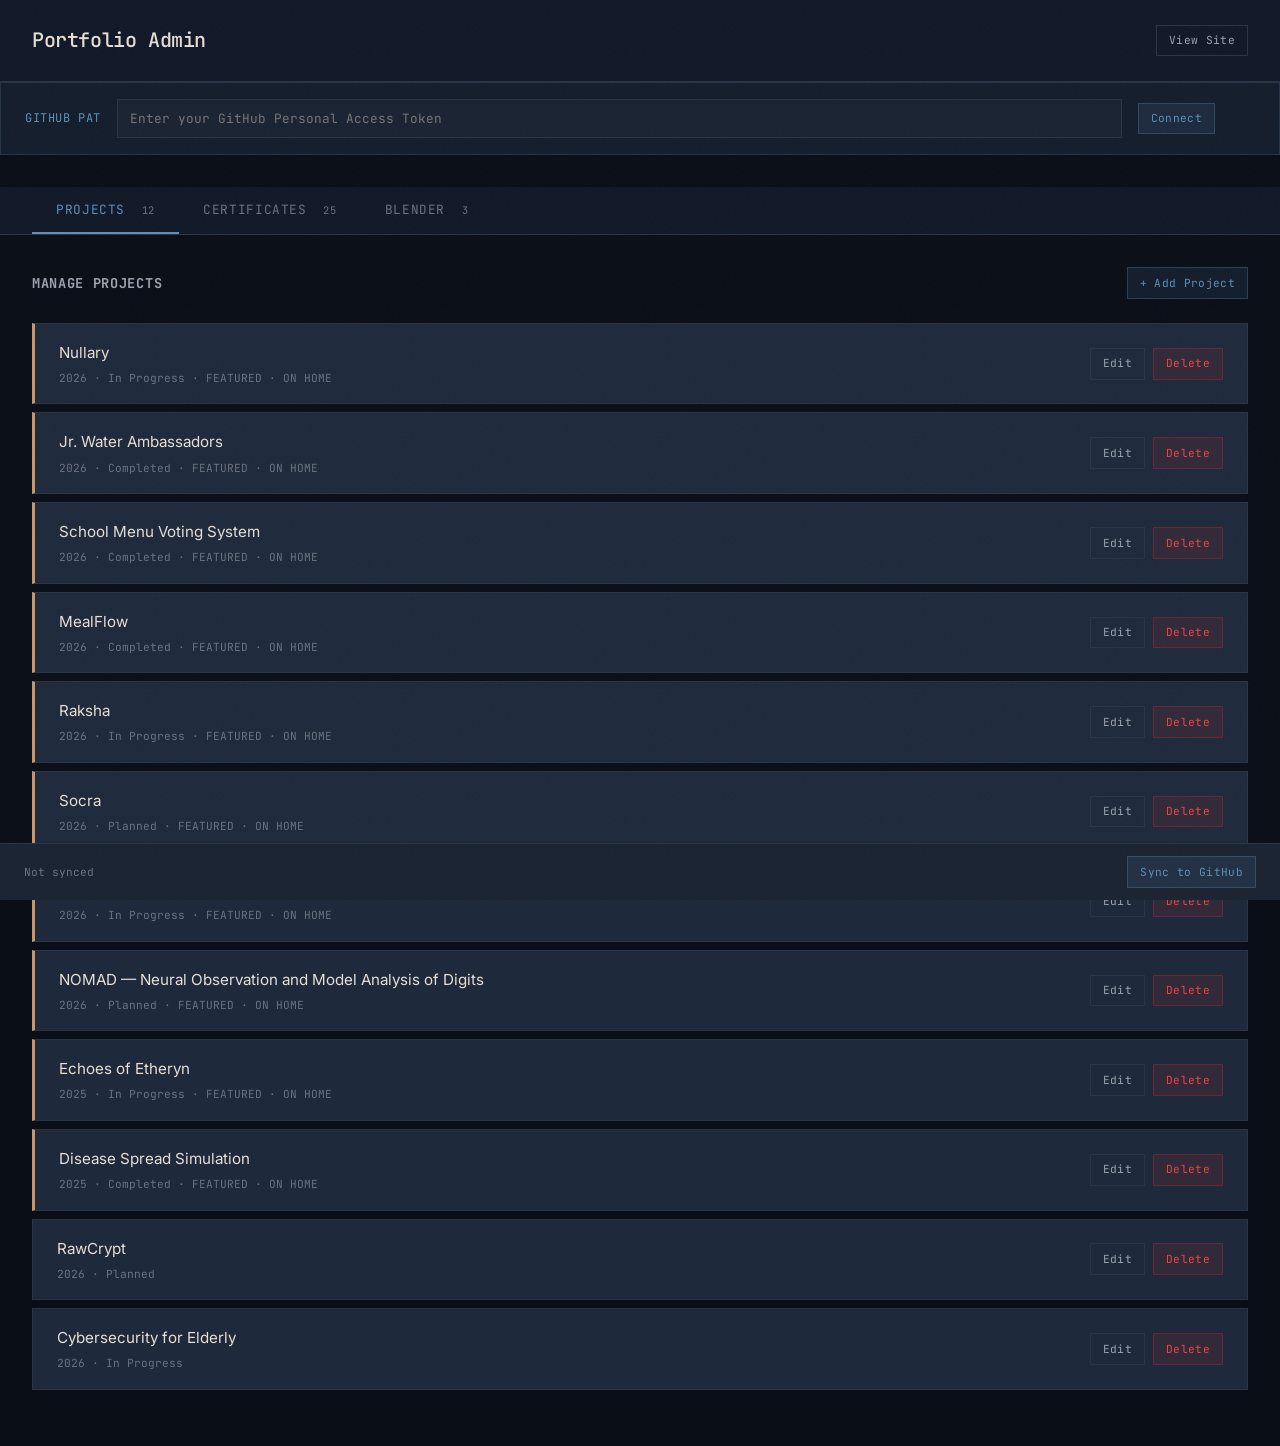
==== commit 47d914d9: "Bugfixes and changes" ====
--- a/admin.html
+++ b/admin.html
@@ -1,94 +1,122 @@
-<!DOCTYPE html>
+<!doctype html>
 <html lang="en">
-<head>
-    <meta charset="UTF-8">
-    <meta name="viewport" content="width=device-width, initial-scale=1.0">
-    <title>Admin — Rishit Portfolio</title>
-    <link rel="stylesheet" href="assets/css/main.css">
-    <link rel="stylesheet" href="assets/css/admin.css">
-    <link rel="icon" href="assets/favicon/favicon.ico" type="image/x-icon">
-</head>
-<body class="admin">
-    <!-- Header -->
-    <header class="admin__header">
-        <h1>Portfolio Admin</h1>
-        <div class="admin__header-actions">
-            <a href="/index.html" class="btn btn--secondary btn--small">View Site</a>
-        </div>
-    </header>
+    <head>
+        <meta charset="UTF-8" />
+        <meta name="viewport" content="width=device-width, initial-scale=1.0" />
+        <title>Admin — Rishit Portfolio</title>
+        <link rel="stylesheet" href="assets/css/main.css" />
+        <link rel="stylesheet" href="assets/css/admin.css" />
+        <link rel="icon" href="assets/favicon/favicon.ico" type="image/x-icon" />
+    </head>
+    <body class="admin">
+        <!-- Header -->
+        <header class="admin__header">
+            <h1>Portfolio Admin</h1>
+            <div class="admin__header-actions">
+                <a href="/index.html" class="btn btn--secondary btn--small">View Site</a>
+            </div>
+        </header>
 
-    <!-- PAT Section -->
-    <div class="admin__pat-section">
-        <div class="admin__pat-label">GITHUB PAT</div>
-        <input type="text" class="admin__pat-input" placeholder="Enter your GitHub Personal Access Token" autocomplete="off">
-        <button class="btn btn--primary btn--small admin__pat-btn">Connect</button>
-        <div class="admin__pat-status"></div>
-    </div>
-
-    <!-- Tabs -->
-    <div class="admin__tabs">
-        <button class="admin__tab active" data-tab="projects">
-            Projects <span class="admin__tab-count">0</span>
-        </button>
-        <button class="admin__tab" data-tab="certificates">
-            Certificates <span class="admin__tab-count">0</span>
-        </button>
-        <button class="admin__tab" data-tab="blender">
-            Blender <span class="admin__tab-count">0</span>
-        </button>
-    </div>
-
-    <!-- Content -->
-    <div class="admin__content">
-
-        <!-- Projects Panel -->
-        <div class="admin__panel active" data-panel="projects">
-            <div style="display:flex;justify-content:space-between;align-items:center;margin-bottom:1.5rem;">
-                <h2 style="font-family:'JetBrains Mono',monospace;font-size:0.85rem;color:var(--text-secondary);letter-spacing:0.05em;">MANAGE PROJECTS</h2>
-                <button class="btn btn--primary btn--small admin-add-project-btn">+ Add Project</button>
-            </div>
-            <div class="admin-projects-list"></div>
-            <div class="admin-project-form" style="margin-top:1.5rem;"></div>
+        <!-- PAT Section -->
+        <div class="admin__pat-section">
+            <div class="admin__pat-label">GITHUB PAT</div>
+            <input
+                type="text"
+                class="admin__pat-input"
+                placeholder="Enter your GitHub Personal Access Token"
+                autocomplete="off"
+            />
+            <button class="btn btn--primary btn--small admin__pat-btn">Connect</button>
+            <div class="admin__pat-status"></div>
         </div>
 
-        <!-- Certificates Panel -->
-        <div class="admin__panel" data-panel="certificates">
-            <div style="display:flex;justify-content:space-between;align-items:center;margin-bottom:1.5rem;">
-                <h2 style="font-family:'JetBrains Mono',monospace;font-size:0.85rem;color:var(--text-secondary);letter-spacing:0.05em;">MANAGE CERTIFICATES</h2>
-                <button class="btn btn--primary btn--small admin-add-cert-btn">+ Add Certificate</button>
-            </div>
-            <div class="admin-certificates-list"></div>
-            <div class="admin-certificate-form" style="margin-top:1.5rem;"></div>
+        <!-- Tabs -->
+        <div class="admin__tabs">
+            <button class="admin__tab active" data-tab="projects">
+                Projects <span class="admin__tab-count">0</span>
+            </button>
+            <button class="admin__tab" data-tab="certificates">
+                Certificates <span class="admin__tab-count">0</span>
+            </button>
+            <button class="admin__tab" data-tab="blender">Blender <span class="admin__tab-count">0</span></button>
         </div>
 
-        <!-- Blender Panel -->
-        <div class="admin__panel" data-panel="blender">
-            <div style="display:flex;justify-content:space-between;align-items:center;margin-bottom:1.5rem;">
-                <h2 style="font-family:'JetBrains Mono',monospace;font-size:0.85rem;color:var(--text-secondary);letter-spacing:0.05em;">MANAGE BLENDER RENDERS</h2>
-                <button class="btn btn--primary btn--small admin-add-blend-btn">+ Add Render</button>
+        <!-- Content -->
+        <div class="admin__content">
+            <!-- Projects Panel -->
+            <div class="admin__panel active" data-panel="projects">
+                <div style="display: flex; justify-content: space-between; align-items: center; margin-bottom: 1.5rem">
+                    <h2
+                        style="
+                            font-family: 'JetBrains Mono', monospace;
+                            font-size: 0.85rem;
+                            color: var(--text-secondary);
+                            letter-spacing: 0.05em;
+                        "
+                    >
+                        MANAGE PROJECTS
+                    </h2>
+                    <button class="btn btn--primary btn--small admin-add-project-btn">+ Add Project</button>
+                </div>
+                <div class="admin-projects-list"></div>
+                <div class="admin-project-form" style="margin-top: 1.5rem"></div>
             </div>
-            <div class="admin-blender-list"></div>
-            <div class="admin-blender-form" style="margin-top:1.5rem;"></div>
+
+            <!-- Certificates Panel -->
+            <div class="admin__panel" data-panel="certificates">
+                <div style="display: flex; justify-content: space-between; align-items: center; margin-bottom: 1.5rem">
+                    <h2
+                        style="
+                            font-family: 'JetBrains Mono', monospace;
+                            font-size: 0.85rem;
+                            color: var(--text-secondary);
+                            letter-spacing: 0.05em;
+                        "
+                    >
+                        MANAGE CERTIFICATES
+                    </h2>
+                    <button class="btn btn--primary btn--small admin-add-cert-btn">+ Add Certificate</button>
+                </div>
+                <div class="admin-certificates-list"></div>
+                <div class="admin-certificate-form" style="margin-top: 1.5rem"></div>
+            </div>
+
+            <!-- Blender Panel -->
+            <div class="admin__panel" data-panel="blender">
+                <div style="display: flex; justify-content: space-between; align-items: center; margin-bottom: 1.5rem">
+                    <h2
+                        style="
+                            font-family: 'JetBrains Mono', monospace;
+                            font-size: 0.85rem;
+                            color: var(--text-secondary);
+                            letter-spacing: 0.05em;
+                        "
+                    >
+                        MANAGE BLENDER RENDERS
+                    </h2>
+                    <button class="btn btn--primary btn--small admin-add-blend-btn">+ Add Render</button>
+                </div>
+                <div class="admin-blender-list"></div>
+                <div class="admin-blender-form" style="margin-top: 1.5rem"></div>
+            </div>
         </div>
 
-    </div>
+        <!-- Sync Status Bar -->
+        <div class="admin__sync-bar">
+            <div class="admin__sync-status">Not synced</div>
+            <div class="admin__sync-actions">
+                <button class="btn btn--primary btn--small admin__sync-btn">Sync to GitHub</button>
+            </div>
+        </div>
 
-    <!-- Sync Status Bar -->
-    <div class="admin__sync-bar">
-        <div class="admin__sync-status">Not synced</div>
-        <div class="admin__sync-actions">
-            <button class="btn btn--primary btn--small admin__sync-btn">Sync to GitHub</button>
-        </div>
-    </div>
+        <!-- Data Files -->
+        <script src="assets/js/data/site.js"></script>
+        <script src="assets/js/data/projects.js"></script>
+        <script src="assets/js/data/certificates.js"></script>
+        <script src="assets/js/data/blender.js"></script>
 
-    <!-- Data Files -->
-    <script src="assets/js/data/site.js"></script>
-    <script src="assets/js/data/projects.js"></script>
-    <script src="assets/js/data/certificates.js"></script>
-    <script src="assets/js/data/blender.js"></script>
-
-    <!-- JS Modules -->
-    <script src="assets/js/github.js"></script>
-    <script src="assets/js/admin.js"></script>
-</body>
+        <!-- JS Modules -->
+        <script src="assets/js/github.js"></script>
+        <script src="assets/js/admin.js"></script>
+    </body>
 </html>
--- a/assets/css/main.css
+++ b/assets/css/main.css
@@ -14,59 +14,59 @@
    1. CUSTOM PROPERTIES
    ------------------------------------------------------------ */
 :root {
-  /* Color Palette */
-  --bg-primary: #0a0e17;
-  --bg-secondary: #111827;
-  --bg-tertiary: #1a2332;
-  --bg-surface: #1e293b;
-  --bg-surface-hover: #243044;
-  --border: #2a3444;
-  --border-accent: #3a4a5c;
-  --text-primary: #e8ded3;
-  --text-secondary: #9ca3af;
-  --text-tertiary: #6b7280;
-  --accent-blue: #5b8fb9;
-  --accent-amber: #c9956b;
-  --accent-blue-dim: rgba(91, 143, 185, 0.12);
-  --accent-amber-dim: rgba(201, 149, 107, 0.12);
-  --overlay: rgba(5, 8, 15, 0.85);
-  --noise-opacity: 0.03;
-
-  /* Typography Scale */
-  --hero-size: clamp(3.5rem, 8vw, 7.5rem);
-  --h1-size: clamp(2.25rem, 5vw, 4rem);
-  --h2-size: clamp(1.75rem, 3vw, 2.75rem);
-  --h3-size: clamp(1.25rem, 2vw, 1.5rem);
-  --body-size: 1.0625rem;
-  --small-size: 0.875rem;
-  --label-size: 0.75rem;
-  --tiny-size: 0.6875rem;
-
-  /* Font Weights */
-  --weight-light: 300;
-  --weight-regular: 400;
-  --weight-medium: 500;
-  --weight-semibold: 600;
-
-  /* Line Heights */
-  --lh-tight: 1.1;
-  --lh-heading: 1.2;
-  --lh-body: 1.65;
-  --lh-relaxed: 1.8;
-
-  /* Spacing System */
-  --space-xs: 0.25rem;
-  --space-sm: 0.5rem;
-  --space-md: 1rem;
-  --space-lg: 1.5rem;
-  --space-xl: 2rem;
-  --space-2xl: 3rem;
-  --space-3xl: 4rem;
-  --space-4xl: 6rem;
-  --space-5xl: 8rem;
-  --section-spacing: clamp(5rem, 10vw, 8rem);
-  --content-max: 68rem;
-  --content-padding: clamp(1.25rem, 4vw, 2.5rem);
+    /* Color Palette */
+    --bg-primary: #0a0e17;
+    --bg-secondary: #111827;
+    --bg-tertiary: #1a2332;
+    --bg-surface: #1e293b;
+    --bg-surface-hover: #243044;
+    --border: #2a3444;
+    --border-accent: #3a4a5c;
+    --text-primary: #e8ded3;
+    --text-secondary: #9ca3af;
+    --text-tertiary: #6b7280;
+    --accent-blue: #5b8fb9;
+    --accent-amber: #c9956b;
+    --accent-blue-dim: rgba(91, 143, 185, 0.12);
+    --accent-amber-dim: rgba(201, 149, 107, 0.12);
+    --overlay: rgba(5, 8, 15, 0.85);
+    --noise-opacity: 0.03;
+
+    /* Typography Scale */
+    --hero-size: clamp(3.5rem, 8vw, 7.5rem);
+    --h1-size: clamp(2.25rem, 5vw, 4rem);
+    --h2-size: clamp(1.75rem, 3vw, 2.75rem);
+    --h3-size: clamp(1.25rem, 2vw, 1.5rem);
+    --body-size: 1.0625rem;
+    --small-size: 0.875rem;
+    --label-size: 0.75rem;
+    --tiny-size: 0.6875rem;
+
+    /* Font Weights */
+    --weight-light: 300;
+    --weight-regular: 400;
+    --weight-medium: 500;
+    --weight-semibold: 600;
+
+    /* Line Heights */
+    --lh-tight: 1.1;
+    --lh-heading: 1.2;
+    --lh-body: 1.65;
+    --lh-relaxed: 1.8;
+
+    /* Spacing System */
+    --space-xs: 0.25rem;
+    --space-sm: 0.5rem;
+    --space-md: 1rem;
+    --space-lg: 1.5rem;
+    --space-xl: 2rem;
+    --space-2xl: 3rem;
+    --space-3xl: 4rem;
+    --space-4xl: 6rem;
+    --space-5xl: 8rem;
+    --section-spacing: clamp(5rem, 10vw, 8rem);
+    --content-max: 68rem;
+    --content-padding: clamp(1.25rem, 4vw, 2.5rem);
 }
 
 /* ------------------------------------------------------------
@@ -75,40 +75,46 @@
 *,
 *::before,
 *::after {
-  box-sizing: border-box;
-  margin: 0;
-  padding: 0;
+    box-sizing: border-box;
+    margin: 0;
+    padding: 0;
 }
 
 html {
-  font-size: 100%;
-  scroll-behavior: smooth;
-  -webkit-text-size-adjust: 100%;
-  text-size-adjust: 100%;
+    font-size: 100%;
+    scroll-behavior: smooth;
+    -webkit-text-size-adjust: 100%;
+    text-size-adjust: 100%;
 }
 
 body {
-  min-height: 100vh;
-  background-color: var(--bg-primary);
-  color: var(--text-primary);
-  font-family: 'Inter', -apple-system, BlinkMacSystemFont, 'Segoe UI', system-ui, sans-serif;
-  font-size: var(--body-size);
-  line-height: var(--lh-body);
-  font-weight: var(--weight-regular);
-  -webkit-font-smoothing: antialiased;
-  -moz-osx-font-smoothing: grayscale;
-  text-rendering: optimizeLegibility;
-  overflow-x: hidden;
+    min-height: 100vh;
+    background-color: var(--bg-primary);
+    color: var(--text-primary);
+    font-family:
+        'Inter',
+        -apple-system,
+        BlinkMacSystemFont,
+        'Segoe UI',
+        system-ui,
+        sans-serif;
+    font-size: var(--body-size);
+    line-height: var(--lh-body);
+    font-weight: var(--weight-regular);
+    -webkit-font-smoothing: antialiased;
+    -moz-osx-font-smoothing: grayscale;
+    text-rendering: optimizeLegibility;
+    overflow-x: hidden;
 }
 
 ::selection {
-  background-color: rgba(91, 143, 185, 0.35);
-  color: var(--text-primary);
+    background-color: rgba(91, 143, 185, 0.35);
+    color: var(--text-primary);
 }
 
 ::-moz-selection {
-  background-color: rgba(91, 143, 185, 0.35);
-  color: var(--text-primary);
+    background-color: rgba(91, 143, 185, 0.35);
+    color: var(--text-primary);
 }
 
 img,
@@ -116,613 +122,636 @@
 video,
 canvas,
 svg {
-  display: block;
-  max-width: 100%;
+    display: block;
+    max-width: 100%;
 }
 
 input,
 button,
 textarea,
 select {
-  font: inherit;
-  color: inherit;
+    font: inherit;
+    color: inherit;
 }
 
 a {
-  color: inherit;
-  text-decoration: none;
+    color: inherit;
+    text-decoration: none;
 }
 
 ul,
 ol {
-  list-style: none;
+    list-style: none;
 }
 
 button {
-  cursor: pointer;
-  border: none;
-  background: none;
+    cursor: pointer;
+    border: none;
+    background: none;
 }
 
 table {
-  border-collapse: collapse;
-  border-spacing: 0;
+    border-collapse: collapse;
+    border-spacing: 0;
 }
 
 /* ------------------------------------------------------------
    3. NOISE TEXTURE OVERLAY
    ------------------------------------------------------------ */
 body::before {
-  content: '';
-  position: fixed;
-  top: 0;
-  left: 0;
-  width: 100%;
-  height: 100%;
-  pointer-events: none;
-  z-index: 9999;
-  opacity: var(--noise-opacity);
-  background-image: url("data:image/svg+xml,%3Csvg viewBox='0 0 256 256' xmlns='http://www.w3.org/2000/svg'%3E%3Cfilter id='noiseFilter'%3E%3CfeTurbulence type='fractalNoise' baseFrequency='0.85' numOctaves='4' stitchTiles='stitch'/%3E%3C/filter%3E%3Crect width='100%25' height='100%25' filter='url(%23noiseFilter)'/%3E%3C/svg%3E");
-  background-repeat: repeat;
-  background-size: 256px 256px;
+    content: '';
+    position: fixed;
+    top: 0;
+    left: 0;
+    width: 100%;
+    height: 100%;
+    pointer-events: none;
+    z-index: 9999;
+    opacity: var(--noise-opacity);
+    background-image: url("data:image/svg+xml,%3Csvg viewBox='0 0 256 256' xmlns='http://www.w3.org/2000/svg'%3E%3Cfilter id='noiseFilter'%3E%3CfeTurbulence type='fractalNoise' baseFrequency='0.85' numOctaves='4' stitchTiles='stitch'/%3E%3C/filter%3E%3Crect width='100%25' height='100%25' filter='url(%23noiseFilter)'/%3E%3C/svg%3E");
+    background-repeat: repeat;
+    background-size: 256px 256px;
 }
 
 /* ------------------------------------------------------------
    4. NAVBAR
    ------------------------------------------------------------ */
 .navbar {
-  position: fixed;
-  top: 0;
-  left: 0;
-  width: 100%;
-  z-index: 1000;
-  background: rgba(10, 14, 23, 0.8);
-  backdrop-filter: blur(12px);
-  -webkit-backdrop-filter: blur(12px);
-  border-bottom: 1px solid var(--border);
-  height: auto;
-  padding: 0.75rem var(--content-padding);
-  transition: transform 0.3s ease, background 0.3s ease;
+    position: fixed;
+    top: 0;
+    left: 0;
+    width: 100%;
+    z-index: 1000;
+    background: rgba(10, 14, 23, 0.8);
+    backdrop-filter: blur(12px);
+    -webkit-backdrop-filter: blur(12px);
+    border-bottom: 1px solid var(--border);
+    height: auto;
+    padding: 0.75rem var(--content-padding);
+    transition:
+        transform 0.3s ease,
+        background 0.3s ease;
 }
 
 .navbar.navbar--hidden {
-  transform: translateY(-100%);
+    transform: translateY(-100%);
 }
 
 .navbar__inner {
-  max-width: var(--content-max);
-  margin: 0 auto;
-  display: flex;
-  justify-content: space-between;
-  align-items: center;
+    max-width: var(--content-max);
+    margin: 0 auto;
+    display: flex;
+    justify-content: space-between;
+    align-items: center;
 }
 
 .navbar__brand {
-  font-family: 'Instrument Serif', Georgia, 'Times New Roman', serif;
-  font-size: 1.25rem;
-  color: var(--text-primary);
-  text-decoration: none;
-  letter-spacing: -0.02em;
-  transition: opacity 0.2s ease;
+    font-family: 'Instrument Serif', Georgia, 'Times New Roman', serif;
+    font-size: 1.25rem;
+    color: var(--text-primary);
+    text-decoration: none;
+    letter-spacing: -0.02em;
+    transition: opacity 0.2s ease;
 }
 
 .navbar__brand:hover {
-  opacity: 0.85;
+    opacity: 0.85;
 }
 
 .navbar__links {
-  display: flex;
-  gap: 2rem;
-  list-style: none;
-  align-items: center;
+    display: flex;
+    gap: 2rem;
+    list-style: none;
+    align-items: center;
 }
 
 .navbar__link {
-  font-family: 'Inter', -apple-system, BlinkMacSystemFont, 'Segoe UI', system-ui, sans-serif;
-  font-size: var(--small-size);
-  color: var(--text-secondary);
-  text-decoration: none;
-  letter-spacing: 0.05em;
-  text-transform: uppercase;
-  transition: color 0.2s ease;
-  position: relative;
+    font-family:
+        'Inter',
+        -apple-system,
+        BlinkMacSystemFont,
+        'Segoe UI',
+        system-ui,
+        sans-serif;
+    font-size: var(--small-size);
+    color: var(--text-secondary);
+    text-decoration: none;
+    letter-spacing: 0.05em;
+    text-transform: uppercase;
+    transition: color 0.2s ease;
+    position: relative;
 }
 
 .navbar__link:hover,
 .navbar__link.active {
-  color: var(--text-primary);
+    color: var(--text-primary);
 }
 
 .navbar__link.active::after {
-  content: '';
-  position: absolute;
-  bottom: -4px;
-  left: 50%;
-  transform: translateX(-50%);
-  width: 3px;
-  height: 3px;
-  border-radius: 50%;
-  background-color: var(--accent-blue);
+    content: '';
+    position: absolute;
+    bottom: -4px;
+    left: 50%;
+    transform: translateX(-50%);
+    width: 3px;
+    height: 3px;
+    border-radius: 50%;
+    background-color: var(--accent-blue);
 }
 
 /* Navbar Toggle (Mobile) */
 .navbar__toggle {
-  display: none;
-  flex-direction: column;
-  gap: 5px;
-  background: none;
-  border: none;
-  cursor: pointer;
-  padding: 4px;
-  z-index: 1001;
+    display: none;
+    flex-direction: column;
+    gap: 5px;
+    background: none;
+    border: none;
+    cursor: pointer;
+    padding: 4px;
+    z-index: 1001;
 }
 
 .navbar__toggle span {
-  display: block;
-  width: 20px;
-  height: 2px;
-  background-color: var(--text-secondary);
-  transition: transform 0.3s ease, opacity 0.3s ease, background-color 0.3s ease;
+    display: block;
+    width: 20px;
+    height: 2px;
+    background-color: var(--text-secondary);
+    transition:
+        transform 0.3s ease,
+        opacity 0.3s ease,
+        background-color 0.3s ease;
 }
 
 .navbar__toggle.active span:nth-child(1) {
-  transform: translateY(7px) rotate(45deg);
-  background-color: var(--text-primary);
+    transform: translateY(7px) rotate(45deg);
+    background-color: var(--text-primary);
 }
 
 .navbar__toggle.active span:nth-child(2) {
-  opacity: 0;
+    opacity: 0;
 }
 
 .navbar__toggle.active span:nth-child(3) {
-  transform: translateY(-7px) rotate(-45deg);
-  background-color: var(--text-primary);
+    transform: translateY(-7px) rotate(-45deg);
+    background-color: var(--text-primary);
 }
 
 /* Navbar Mobile Menu */
 .navbar__mobile-menu {
-  display: none;
-  position: fixed;
-  top: 0;
-  left: 0;
-  width: 100%;
-  height: 100vh;
-  background: rgba(10, 14, 23, 0.95);
-  backdrop-filter: blur(20px);
-  -webkit-backdrop-filter: blur(20px);
-  z-index: 999;
-  flex-direction: column;
-  justify-content: center;
-  align-items: center;
-  gap: var(--space-xl);
-  opacity: 0;
-  pointer-events: none;
-  transition: opacity 0.3s ease;
+    display: none;
+    position: fixed;
+    top: 0;
+    left: 0;
+    width: 100%;
+    height: 100vh;
+    background: rgba(10, 14, 23, 0.95);
+    backdrop-filter: blur(20px);
+    -webkit-backdrop-filter: blur(20px);
+    z-index: 999;
+    flex-direction: column;
+    justify-content: center;
+    align-items: center;
+    gap: var(--space-xl);
+    opacity: 0;
+    pointer-events: none;
+    transition: opacity 0.3s ease;
 }
 
 .navbar__mobile-menu.active {
-  opacity: 1;
-  pointer-events: auto;
+    opacity: 1;
+    pointer-events: auto;
 }
 
 .navbar__mobile-menu .navbar__link {
-  font-size: 1.25rem;
-  letter-spacing: 0.1em;
+    font-size: 1.25rem;
+    letter-spacing: 0.1em;
 }
 
 /* ------------------------------------------------------------
    5. HERO SECTION
    ------------------------------------------------------------ */
 .hero {
-  min-height: 100vh;
-  display: flex;
-  align-items: center;
-  position: relative;
-  overflow: hidden;
+    min-height: 100vh;
+    display: flex;
+    align-items: center;
+    position: relative;
+    overflow: hidden;
 }
 
 .hero__canvas-container {
-  position: absolute;
-  top: 0;
-  left: 0;
-  width: 100%;
-  height: 100%;
-  z-index: 1;
+    position: absolute;
+    top: 0;
+    left: 0;
+    width: 100%;
+    height: 100%;
+    z-index: 1;
 }
 
 .hero__canvas-container canvas {
-  width: 100%;
-  height: 100%;
+    width: 100%;
+    height: 100%;
 }
 
 .hero__content {
-  position: relative;
-  z-index: 2;
-  max-width: var(--content-max);
-  margin: 0 auto;
-  padding: var(--space-5xl) var(--content-padding);
-  width: 100%;
+    position: relative;
+    z-index: 2;
+    max-width: var(--content-max);
+    margin: 0 auto;
+    padding: var(--space-5xl) var(--content-padding);
+    width: 100%;
 }
 
 .hero__greeting {
-  font-family: 'JetBrains Mono', 'SF Mono', 'Fira Code', 'Cascadia Code', monospace;
-  font-size: var(--small-size);
-  color: var(--accent-blue);
-  letter-spacing: 0.15em;
-  text-transform: uppercase;
-  margin-bottom: var(--space-lg);
+    font-family: 'JetBrains Mono', 'SF Mono', 'Fira Code', 'Cascadia Code', monospace;
+    font-size: var(--small-size);
+    color: var(--accent-blue);
+    letter-spacing: 0.15em;
+    text-transform: uppercase;
+    margin-bottom: var(--space-lg);
 }
 
 .hero__title {
-  font-family: 'Instrument Serif', Georgia, 'Times New Roman', serif;
-  font-size: var(--hero-size);
-  line-height: var(--lh-tight);
-  color: var(--text-primary);
-  letter-spacing: -0.03em;
-  margin-bottom: var(--space-xl);
+    font-family: 'Instrument Serif', Georgia, 'Times New Roman', serif;
+    font-size: var(--hero-size);
+    line-height: var(--lh-tight);
+    color: var(--text-primary);
+    letter-spacing: -0.03em;
+    margin-bottom: var(--space-xl);
 }
 
 .hero__subtitle {
-  font-family: 'Inter', -apple-system, BlinkMacSystemFont, 'Segoe UI', system-ui, sans-serif;
-  font-size: clamp(1rem, 2vw, 1.25rem);
-  color: var(--text-secondary);
-  max-width: 36rem;
-  line-height: var(--lh-body);
+    font-family:
+        'Inter',
+        -apple-system,
+        BlinkMacSystemFont,
+        'Segoe UI',
+        system-ui,
+        sans-serif;
+    font-size: clamp(1rem, 2vw, 1.25rem);
+    color: var(--text-secondary);
+    max-width: 36rem;
+    line-height: var(--lh-body);
 }
 
 .hero__scroll-indicator {
-  position: absolute;
-  bottom: 2rem;
-  left: 50%;
-  transform: translateX(-50%);
-  z-index: 2;
-  animation: scrollIndicator 2.5s ease-in-out infinite;
+    position: absolute;
+    bottom: 2rem;
+    left: 50%;
+    transform: translateX(-50%);
+    z-index: 2;
+    animation: scrollIndicator 2.5s ease-in-out infinite;
 }
 
 .hero__scroll-indicator::after {
-  content: '';
-  display: block;
-  width: 1px;
-  height: 32px;
-  background: linear-gradient(to bottom, var(--accent-blue), transparent);
+    content: '';
+    display: block;
+    width: 1px;
+    height: 32px;
+    background: linear-gradient(to bottom, var(--accent-blue), transparent);
 }
 
 .hero__system-label {
-  font-family: 'JetBrains Mono', 'SF Mono', 'Fira Code', 'Cascadia Code', monospace;
-  font-size: var(--tiny-size);
-  color: var(--text-tertiary);
-  letter-spacing: 0.1em;
-  position: absolute;
-  bottom: 2rem;
-  right: var(--content-padding);
-  z-index: 2;
+    font-family: 'JetBrains Mono', 'SF Mono', 'Fira Code', 'Cascadia Code', monospace;
+    font-size: var(--tiny-size);
+    color: var(--text-tertiary);
+    letter-spacing: 0.1em;
+    position: absolute;
+    bottom: 2rem;
+    right: var(--content-padding);
+    z-index: 2;
 }
 
 /* ------------------------------------------------------------
    6. SECTION SYSTEM
    ------------------------------------------------------------ */
 .section {
-  padding: var(--section-spacing) 0;
+    padding: var(--section-spacing) 0;
 }
 
 .section__header {
-  margin-bottom: var(--space-3xl);
+    margin-bottom: var(--space-3xl);
 }
 
 .section__label {
-  font-family: 'JetBrains Mono', 'SF Mono', 'Fira Code', 'Cascadia Code', monospace;
-  font-size: var(--tiny-size);
-  color: var(--accent-blue);
-  letter-spacing: 0.15em;
-  text-transform: uppercase;
-  margin-bottom: var(--space-sm);
+    font-family: 'JetBrains Mono', 'SF Mono', 'Fira Code', 'Cascadia Code', monospace;
+    font-size: var(--tiny-size);
+    color: var(--accent-blue);
+    letter-spacing: 0.15em;
+    text-transform: uppercase;
+    margin-bottom: var(--space-sm);
 }
 
 .section__title {
-  font-family: 'Instrument Serif', Georgia, 'Times New Roman', serif;
-  font-size: var(--h1-size);
-  line-height: var(--lh-heading);
-  color: var(--text-primary);
-  letter-spacing: -0.02em;
+    font-family: 'Instrument Serif', Georgia, 'Times New Roman', serif;
+    font-size: var(--h1-size);
+    line-height: var(--lh-heading);
+    color: var(--text-primary);
+    letter-spacing: -0.02em;
 }
 
 .section__subtitle {
-  font-family: 'Inter', -apple-system, BlinkMacSystemFont, 'Segoe UI', system-ui, sans-serif;
-  font-size: clamp(1rem, 1.5vw, 1.125rem);
-  color: var(--text-secondary);
-  max-width: 40rem;
-  line-height: var(--lh-body);
-  margin-top: var(--space-md);
+    font-family:
+        'Inter',
+        -apple-system,
+        BlinkMacSystemFont,
+        'Segoe UI',
+        system-ui,
+        sans-serif;
+    font-size: clamp(1rem, 1.5vw, 1.125rem);
+    color: var(--text-secondary);
+    max-width: 40rem;
+    line-height: var(--lh-body);
+    margin-top: var(--space-md);
 }
 
 .section__divider {
-  height: 1px;
-  background: linear-gradient(to right, var(--border-accent), transparent);
-  margin: var(--space-2xl) 0;
+    height: 1px;
+    background: linear-gradient(to right, var(--border-accent), transparent);
+    margin: var(--space-2xl) 0;
 }
 
 /* ------------------------------------------------------------
    7. PHILOSOPHY SECTION
    ------------------------------------------------------------ */
 .philosophy {
-  /* Specific styling for the about/philosophy section */
+    /* Specific styling for the about/philosophy section */
 }
 
 .philosophy__content {
-  display: grid;
-  grid-template-columns: 1fr 1fr;
-  gap: var(--space-3xl);
-  max-width: var(--content-max);
-  margin: 0 auto;
-  padding: 0 var(--content-padding);
+    display: grid;
+    grid-template-columns: 1fr 1fr;
+    gap: var(--space-3xl);
+    max-width: var(--content-max);
+    margin: 0 auto;
+    padding: 0 var(--content-padding);
 }
 
 .philosophy__text p {
-  font-size: var(--body-size);
-  line-height: var(--lh-relaxed);
-  color: var(--text-secondary);
-  margin-bottom: var(--space-lg);
+    font-size: var(--body-size);
+    line-height: var(--lh-relaxed);
+    color: var(--text-secondary);
+    margin-bottom: var(--space-lg);
 }
 
 .philosophy__text p:last-child {
-  margin-bottom: 0;
+    margin-bottom: 0;
 }
 
 .philosophy__text p:first-of-type::first-letter {
-  font-family: 'Instrument Serif', Georgia, 'Times New Roman', serif;
-  font-size: 3.5em;
-  float: left;
-  line-height: 0.8;
-  margin-right: 0.1em;
-  color: var(--accent-blue);
+    font-family: 'Instrument Serif', Georgia, 'Times New Roman', serif;
+    font-size: 3.5em;
+    float: left;
+    line-height: 0.8;
+    margin-right: 0.1em;
+    color: var(--accent-blue);
 }
 
 .philosophy__interests {
-  display: grid;
-  grid-template-columns: repeat(2, 1fr);
-  gap: var(--space-sm);
+    display: grid;
+    grid-template-columns: repeat(2, 1fr);
+    gap: var(--space-sm);
 }
 
 .philosophy__interest {
-  font-family: 'JetBrains Mono', 'SF Mono', 'Fira Code', 'Cascadia Code', monospace;
-  font-size: var(--small-size);
-  color: var(--text-tertiary);
-  padding: var(--space-xs) 0;
-  border-bottom: 1px solid var(--border);
+    font-family: 'JetBrains Mono', 'SF Mono', 'Fira Code', 'Cascadia Code', monospace;
+    font-size: var(--small-size);
+    color: var(--text-tertiary);
+    padding: var(--space-xs) 0;
+    border-bottom: 1px solid var(--border);
 }
 
 .philosophy__focus {
-  margin-top: var(--space-xl);
-  padding: var(--space-lg);
-  border-left: 2px solid var(--accent-blue);
-  background: var(--accent-blue-dim);
+    margin-top: var(--space-xl);
+    padding: var(--space-lg);
+    border-left: 2px solid var(--accent-blue);
+    background: var(--accent-blue-dim);
 }
 
 .philosophy__focus-label {
-  font-family: 'JetBrains Mono', 'SF Mono', 'Fira Code', 'Cascadia Code', monospace;
-  font-size: var(--tiny-size);
-  color: var(--accent-blue);
-  letter-spacing: 0.1em;
-  margin-bottom: var(--space-sm);
+    font-family: 'JetBrains Mono', 'SF Mono', 'Fira Code', 'Cascadia Code', monospace;
+    font-size: var(--tiny-size);
+    color: var(--accent-blue);
+    letter-spacing: 0.1em;
+    margin-bottom: var(--space-sm);
 }
 
 .philosophy__focus-text {
-  font-size: var(--small-size);
-  color: var(--text-secondary);
-  line-height: var(--lh-body);
+    font-size: var(--small-size);
+    color: var(--text-secondary);
+    line-height: var(--lh-body);
 }
 
 /* ------------------------------------------------------------
    8. FEATURED PROJECT — Cinematic Centerpiece
    ------------------------------------------------------------ */
 .featured-project {
-  position: relative;
-  padding: var(--space-4xl) 0;
+    position: relative;
+    padding: var(--space-4xl) 0;
 }
 
 .featured-project__inner {
-  max-width: var(--content-max);
-  margin: 0 auto;
-  display: grid;
-  grid-template-columns: 1.2fr 1fr;
-  gap: var(--space-3xl);
-  align-items: start;
-  padding: 0 var(--content-padding);
+    max-width: var(--content-max);
+    margin: 0 auto;
+    display: grid;
+    grid-template-columns: 1.2fr 1fr;
+    gap: var(--space-3xl);
+    align-items: start;
+    padding: 0 var(--content-padding);
 }
 
 .featured-project__visual {
-  position: relative;
-  aspect-ratio: 16 / 10;
-  background: var(--bg-tertiary);
-  border: 1px solid var(--border);
-  overflow: hidden;
+    position: relative;
+    aspect-ratio: 16 / 10;
+    background: var(--bg-tertiary);
+    border: 1px solid var(--border);
+    overflow: hidden;
 }
 
 .featured-project__visual::before {
-  content: '';
-  position: absolute;
-  inset: 0;
-  background:
-    repeating-linear-gradient(
-      0deg,
-      transparent,
-      transparent 39px,
-      rgba(91, 143, 185, 0.05) 39px,
-      rgba(91, 143, 185, 0.05) 40px
-    ),
-    repeating-linear-gradient(
-      90deg,
-      transparent,
-      transparent 39px,
-      rgba(91, 143, 185, 0.05) 39px,
-      rgba(91, 143, 185, 0.05) 40px
-    );
-  pointer-events: none;
-  z-index: 1;
+    content: '';
+    position: absolute;
+    inset: 0;
+    background:
+        repeating-linear-gradient(
+            0deg,
+            transparent,
+            transparent 39px,
+            rgba(91, 143, 185, 0.05) 39px,
+            rgba(91, 143, 185, 0.05) 40px
+        ),
+        repeating-linear-gradient(
+            90deg,
+            transparent,
+            transparent 39px,
+            rgba(91, 143, 185, 0.05) 39px,
+            rgba(91, 143, 185, 0.05) 40px
+        );
+    pointer-events: none;
+    z-index: 1;
 }
 
 .featured-project__visual img {
-  width: 100%;
-  height: 100%;
-  object-fit: cover;
-  opacity: 0.85;
-  position: relative;
-  z-index: 0;
+    width: 100%;
+    height: 100%;
+    object-fit: cover;
+    opacity: 0.85;
+    position: relative;
+    z-index: 0;
 }
 
 .featured-project__visual .no-image {
-  display: flex;
-  align-items: center;
-  justify-content: center;
-  height: 100%;
-  font-family: 'JetBrains Mono', 'SF Mono', 'Fira Code', 'Cascadia Code', monospace;
-  font-size: var(--small-size);
-  color: var(--text-tertiary);
+    display: flex;
+    align-items: center;
+    justify-content: center;
+    height: 100%;
+    font-family: 'JetBrains Mono', 'SF Mono', 'Fira Code', 'Cascadia Code', monospace;
+    font-size: var(--small-size);
+    color: var(--text-tertiary);
 }
 
 .featured-project__visual-label {
-  position: absolute;
-  top: var(--space-md);
-  left: var(--space-md);
-  font-family: 'JetBrains Mono', 'SF Mono', 'Fira Code', 'Cascadia Code', monospace;
-  font-size: var(--tiny-size);
-  color: var(--accent-blue);
-  letter-spacing: 0.1em;
-  background: rgba(10, 14, 23, 0.7);
-  padding: 0.2em 0.6em;
-  backdrop-filter: blur(4px);
-  -webkit-backdrop-filter: blur(4px);
-  z-index: 2;
+    position: absolute;
+    top: var(--space-md);
+    left: var(--space-md);
+    font-family: 'JetBrains Mono', 'SF Mono', 'Fira Code', 'Cascadia Code', monospace;
+    font-size: var(--tiny-size);
+    color: var(--accent-blue);
+    letter-spacing: 0.1em;
+    background: rgba(10, 14, 23, 0.7);
+    padding: 0.2em 0.6em;
+    backdrop-filter: blur(4px);
+    -webkit-backdrop-filter: blur(4px);
+    z-index: 2;
 }
 
 .featured-project__content {
-  padding-top: var(--space-lg);
+    padding-top: var(--space-lg);
 }
 
 .featured-project__label {
-  font-family: 'JetBrains Mono', 'SF Mono', 'Fira Code', 'Cascadia Code', monospace;
-  font-size: var(--tiny-size);
-  color: var(--accent-amber);
-  letter-spacing: 0.15em;
-  text-transform: uppercase;
-  margin-bottom: var(--space-md);
+    font-family: 'JetBrains Mono', 'SF Mono', 'Fira Code', 'Cascadia Code', monospace;
+    font-size: var(--tiny-size);
+    color: var(--accent-amber);
+    letter-spacing: 0.15em;
+    text-transform: uppercase;
+    margin-bottom: var(--space-md);
 }
 
 .featured-project__title {
-  font-family: 'Instrument Serif', Georgia, 'Times New Roman', serif;
-  font-size: var(--h1-size);
-  line-height: var(--lh-heading);
-  color: var(--text-primary);
-  margin-bottom: var(--space-lg);
-  letter-spacing: -0.02em;
+    font-family: 'Instrument Serif', Georgia, 'Times New Roman', serif;
+    font-size: var(--h1-size);
+    line-height: var(--lh-heading);
+    color: var(--text-primary);
+    margin-bottom: var(--space-lg);
+    letter-spacing: -0.02em;
 }
 
 .featured-project__quote {
-  font-family: 'Instrument Serif', Georgia, 'Times New Roman', serif;
-  font-style: italic;
-  font-size: clamp(1.1rem, 1.5vw, 1.3rem);
-  color: var(--text-secondary);
-  border-left: 2px solid var(--accent-amber);
-  padding-left: var(--space-lg);
-  margin-bottom: var(--space-xl);
-  line-height: var(--lh-body);
+    font-family: 'Instrument Serif', Georgia, 'Times New Roman', serif;
+    font-style: italic;
+    font-size: clamp(1.1rem, 1.5vw, 1.3rem);
+    color: var(--text-secondary);
+    border-left: 2px solid var(--accent-amber);
+    padding-left: var(--space-lg);
+    margin-bottom: var(--space-xl);
+    line-height: var(--lh-body);
 }
 
 .featured-project__description {
-  font-size: var(--body-size);
-  color: var(--text-secondary);
-  line-height: var(--lh-body);
-  margin-bottom: var(--space-xl);
+    font-size: var(--body-size);
+    color: var(--text-secondary);
+    line-height: var(--lh-body);
+    margin-bottom: var(--space-xl);
 }
 
 .featured-project__architecture {
-  margin-bottom: var(--space-xl);
+    margin-bottom: var(--space-xl);
 }
 
 .featured-project__architecture-title {
-  font-family: 'JetBrains Mono', 'SF Mono', 'Fira Code', 'Cascadia Code', monospace;
-  font-size: var(--label-size);
-  color: var(--accent-blue);
-  letter-spacing: 0.1em;
-  margin-bottom: var(--space-sm);
+    font-family: 'JetBrains Mono', 'SF Mono', 'Fira Code', 'Cascadia Code', monospace;
+    font-size: var(--label-size);
+    color: var(--accent-blue);
+    letter-spacing: 0.1em;
+    margin-bottom: var(--space-sm);
 }
 
 .featured-project__architecture-text {
-  font-size: var(--small-size);
-  color: var(--text-tertiary);
-  line-height: var(--lh-body);
+    font-size: var(--small-size);
+    color: var(--text-tertiary);
+    line-height: var(--lh-body);
 }
 
 .featured-project__highlights {
-  margin-bottom: var(--space-xl);
+    margin-bottom: var(--space-xl);
 }
 
 .featured-project__highlights-title {
-  font-family: 'JetBrains Mono', 'SF Mono', 'Fira Code', 'Cascadia Code', monospace;
-  font-size: var(--label-size);
-  color: var(--accent-blue);
-  letter-spacing: 0.1em;
-  margin-bottom: var(--space-sm);
+    font-family: 'JetBrains Mono', 'SF Mono', 'Fira Code', 'Cascadia Code', monospace;
+    font-size: var(--label-size);
+    color: var(--accent-blue);
+    letter-spacing: 0.1em;
+    margin-bottom: var(--space-sm);
 }
 
 .featured-project__highlight-item {
-  font-size: var(--small-size);
-  color: var(--text-secondary);
-  padding: var(--space-xs) 0;
-  padding-left: var(--space-md);
-  border-left: 1px solid var(--border-accent);
-  margin-bottom: var(--space-xs);
-  line-height: var(--lh-body);
+    font-size: var(--small-size);
+    color: var(--text-secondary);
+    padding: var(--space-xs) 0;
+    padding-left: var(--space-md);
+    border-left: 1px solid var(--border-accent);
+    margin-bottom: var(--space-xs);
+    line-height: var(--lh-body);
 }
 
 .featured-project__tech {
-  display: flex;
-  flex-wrap: wrap;
-  gap: var(--space-sm);
-  margin-bottom: var(--space-xl);
+    display: flex;
+    flex-wrap: wrap;
+    gap: var(--space-sm);
+    margin-bottom: var(--space-xl);
 }
 
 .featured-project__tech-tag {
-  font-family: 'JetBrains Mono', 'SF Mono', 'Fira Code', 'Cascadia Code', monospace;
-  font-size: var(--tiny-size);
-  color: var(--accent-blue);
-  padding: 0.25em 0.75em;
-  border: 1px solid rgba(91, 143, 185, 0.25);
-  background: var(--accent-blue-dim);
-  letter-spacing: 0.05em;
+    font-family: 'JetBrains Mono', 'SF Mono', 'Fira Code', 'Cascadia Code', monospace;
+    font-size: var(--tiny-size);
+    color: var(--accent-blue);
+    padding: 0.25em 0.75em;
+    border: 1px solid rgba(91, 143, 185, 0.25);
+    background: var(--accent-blue-dim);
+    letter-spacing: 0.05em;
 }
 
 .featured-project__status {
-  display: inline-flex;
-  align-items: center;
-  gap: var(--space-xs);
-  font-family: 'JetBrains Mono', 'SF Mono', 'Fira Code', 'Cascadia Code', monospace;
-  font-size: var(--tiny-size);
-  color: var(--accent-amber);
-  margin-bottom: var(--space-lg);
+    display: inline-flex;
+    align-items: center;
+    gap: var(--space-xs);
+    font-family: 'JetBrains Mono', 'SF Mono', 'Fira Code', 'Cascadia Code', monospace;
+    font-size: var(--tiny-size);
+    color: var(--accent-amber);
+    margin-bottom: var(--space-lg);
 }
 
 .featured-project__status-dot {
-  width: 6px;
-  height: 6px;
-  border-radius: 50%;
-  background: var(--accent-amber);
-  animation: pulse 2s infinite;
+    width: 6px;
+    height: 6px;
+    border-radius: 50%;
+    background: var(--accent-amber);
+    animation: pulse 2s infinite;
 }
 
 .featured-project__link {
-  font-family: 'JetBrains Mono', 'SF Mono', 'Fira Code', 'Cascadia Code', monospace;
-  font-size: var(--small-size);
-  color: var(--accent-blue);
-  text-decoration: none;
-  display: inline-flex;
-  align-items: center;
-  gap: var(--space-xs);
-  transition: gap 0.2s ease;
+    font-family: 'JetBrains Mono', 'SF Mono', 'Fira Code', 'Cascadia Code', monospace;
+    font-size: var(--small-size);
+    color: var(--accent-blue);
+    text-decoration: none;
+    display: inline-flex;
+    align-items: center;
+    gap: var(--space-xs);
+    transition: gap 0.2s ease;
 }
 
 .featured-project__link:hover {
-  gap: var(--space-sm);
+    gap: var(--space-sm);
 }
 
 /* ------------------------------------------------------------
@@ -731,919 +760,945 @@
 
 /* --- Common Card Styles --- */
 .project-card {
-  background: var(--bg-surface);
-  border: 1px solid var(--border);
-  overflow: hidden;
-  transition: border-color 0.3s ease, transform 0.2s ease;
+    background: var(--bg-surface);
+    border: 1px solid var(--border);
+    overflow: hidden;
+    transition:
+        border-color 0.3s ease,
+        transform 0.2s ease;
 }
 
 .project-card:hover {
-  border-color: var(--border-accent);
-  transform: translateY(-2px);
+    border-color: var(--border-accent);
+    transform: translateY(-2px);
 }
 
 .project-card__visual {
-  aspect-ratio: 16 / 9;
-  background: var(--bg-tertiary);
-  position: relative;
-  overflow: hidden;
+    aspect-ratio: 16 / 9;
+    background: var(--bg-tertiary);
+    position: relative;
+    overflow: hidden;
 }
 
 .project-card__visual img {
-  width: 100%;
-  height: 100%;
-  object-fit: cover;
-  transition: opacity 0.3s ease;
+    width: 100%;
+    height: 100%;
+    object-fit: cover;
+    transition: opacity 0.3s ease;
 }
 
 .project-card__visual .no-image {
-  display: flex;
-  align-items: center;
-  justify-content: center;
-  height: 100%;
-  font-family: 'JetBrains Mono', 'SF Mono', 'Fira Code', 'Cascadia Code', monospace;
-  font-size: var(--tiny-size);
-  color: var(--text-tertiary);
+    display: flex;
+    align-items: center;
+    justify-content: center;
+    height: 100%;
+    font-family: 'JetBrains Mono', 'SF Mono', 'Fira Code', 'Cascadia Code', monospace;
+    font-size: var(--tiny-size);
+    color: var(--text-tertiary);
 }
 
 .project-card__visual-label {
-  position: absolute;
-  top: var(--space-md);
-  left: var(--space-md);
-  font-family: 'JetBrains Mono', 'SF Mono', 'Fira Code', 'Cascadia Code', monospace;
-  font-size: var(--tiny-size);
-  color: var(--accent-blue);
-  letter-spacing: 0.1em;
-  background: rgba(10, 14, 23, 0.7);
-  padding: 0.2em 0.6em;
-  backdrop-filter: blur(4px);
-  -webkit-backdrop-filter: blur(4px);
+    position: absolute;
+    top: var(--space-md);
+    left: var(--space-md);
+    font-family: 'JetBrains Mono', 'SF Mono', 'Fira Code', 'Cascadia Code', monospace;
+    font-size: var(--tiny-size);
+    color: var(--accent-blue);
+    letter-spacing: 0.1em;
+    background: rgba(10, 14, 23, 0.7);
+    padding: 0.2em 0.6em;
+    backdrop-filter: blur(4px);
+    -webkit-backdrop-filter: blur(4px);
 }
 
 .project-card__content {
-  padding: var(--space-lg);
+    padding: var(--space-lg);
 }
 
 .project-card__meta {
-  display: flex;
-  align-items: center;
-  gap: var(--space-md);
-  margin-bottom: var(--space-sm);
+    display: flex;
+    align-items: center;
+    gap: var(--space-md);
+    margin-bottom: var(--space-sm);
 }
 
 .project-card__year {
-  font-family: 'JetBrains Mono', 'SF Mono', 'Fira Code', 'Cascadia Code', monospace;
-  font-size: var(--tiny-size);
-  color: var(--text-tertiary);
+    font-family: 'JetBrains Mono', 'SF Mono', 'Fira Code', 'Cascadia Code', monospace;
+    font-size: var(--tiny-size);
+    color: var(--text-tertiary);
 }
 
 .project-card__status {
-  font-family: 'JetBrains Mono', 'SF Mono', 'Fira Code', 'Cascadia Code', monospace;
-  font-size: var(--tiny-size);
-  color: var(--accent-amber);
+    font-family: 'JetBrains Mono', 'SF Mono', 'Fira Code', 'Cascadia Code', monospace;
+    font-size: var(--tiny-size);
+    color: var(--accent-amber);
 }
 
 .project-card__title {
-  font-family: 'Instrument Serif', Georgia, 'Times New Roman', serif;
-  font-size: var(--h3-size);
-  color: var(--text-primary);
-  margin-bottom: var(--space-sm);
-  letter-spacing: -0.01em;
+    font-family: 'Instrument Serif', Georgia, 'Times New Roman', serif;
+    font-size: var(--h3-size);
+    color: var(--text-primary);
+    margin-bottom: var(--space-sm);
+    letter-spacing: -0.01em;
 }
 
 .project-card__description {
-  font-size: var(--small-size);
-  color: var(--text-secondary);
-  line-height: var(--lh-body);
-  margin-bottom: var(--space-md);
+    font-size: var(--small-size);
+    color: var(--text-secondary);
+    line-height: var(--lh-body);
+    margin-bottom: var(--space-md);
 }
 
 .project-card__tech {
-  display: flex;
-  flex-wrap: wrap;
-  gap: var(--space-xs);
+    display: flex;
+    flex-wrap: wrap;
+    gap: var(--space-xs);
 }
 
 .project-card__tech-tag {
-  font-family: 'JetBrains Mono', 'SF Mono', 'Fira Code', 'Cascadia Code', monospace;
-  font-size: var(--tiny-size);
-  color: var(--accent-blue);
-  padding: 0.15em 0.5em;
-  border: 1px solid rgba(91, 143, 185, 0.2);
-  background: var(--accent-blue-dim);
-  letter-spacing: 0.03em;
+    font-family: 'JetBrains Mono', 'SF Mono', 'Fira Code', 'Cascadia Code', monospace;
+    font-size: var(--tiny-size);
+    color: var(--accent-blue);
+    padding: 0.15em 0.5em;
+    border: 1px solid rgba(91, 143, 185, 0.2);
+    background: var(--accent-blue-dim);
+    letter-spacing: 0.03em;
 }
 
 .project-card__featured-badge {
-  font-family: 'JetBrains Mono', 'SF Mono', 'Fira Code', 'Cascadia Code', monospace;
-  font-size: var(--tiny-size);
-  color: var(--accent-amber);
-  padding: 0.15em 0.5em;
-  border: 1px solid rgba(201, 149, 107, 0.3);
-  background: var(--accent-amber-dim);
+    font-family: 'JetBrains Mono', 'SF Mono', 'Fira Code', 'Cascadia Code', monospace;
+    font-size: var(--tiny-size);
+    color: var(--accent-amber);
+    padding: 0.15em 0.5em;
+    border: 1px solid rgba(201, 149, 107, 0.3);
+    background: var(--accent-amber-dim);
 }
 
 .project-card__tags {
-  display: flex;
-  flex-wrap: wrap;
-  gap: var(--space-xs);
-  margin-top: var(--space-sm);
+    display: flex;
+    flex-wrap: wrap;
+    gap: var(--space-xs);
+    margin-top: var(--space-sm);
 }
 
 .project-card__tag {
-  font-family: 'JetBrains Mono', 'SF Mono', 'Fira Code', 'Cascadia Code', monospace;
-  font-size: var(--tiny-size);
-  color: var(--text-tertiary);
+    font-family: 'JetBrains Mono', 'SF Mono', 'Fira Code', 'Cascadia Code', monospace;
+    font-size: var(--tiny-size);
+    color: var(--text-tertiary);
 }
 
 /* --- Card Variant: Featured (larger, image-heavy) --- */
 .project-card--featured {
-  grid-column: span 2;
-  display: grid;
-  grid-template-columns: 1fr 1fr;
+    grid-column: span 2;
+    display: grid;
+    grid-template-columns: 1fr 1fr;
 }
 
 .project-card--featured .project-card__visual {
-  aspect-ratio: 16 / 10;
+    aspect-ratio: 16 / 10;
 }
 
 .project-card--featured .project-card__content {
-  display: flex;
-  flex-direction: column;
-  justify-content: center;
-  padding: var(--space-xl);
+    display: flex;
+    flex-direction: column;
+    justify-content: center;
+    padding: var(--space-xl);
 }
 
 /* --- Card Variant: Standard (balanced) --- */
 .project-card--standard {
-  display: block;
+    display: block;
 }
 
 .project-card--standard .project-card__visual {
-  aspect-ratio: 16 / 9;
+    aspect-ratio: 16 / 9;
 }
 
 /* --- Card Variant: Compact (typography-heavy, minimal) --- */
 .project-card--compact {
-  display: grid;
-  grid-template-columns: auto 1fr;
-  gap: var(--space-lg);
+    display: grid;
+    grid-template-columns: auto 1fr;
+    gap: var(--space-lg);
 }
 
 .project-card--compact .project-card__visual {
-  aspect-ratio: 1 / 1;
-  width: 80px;
-  min-width: 80px;
+    aspect-ratio: 1 / 1;
+    width: 80px;
+    min-width: 80px;
 }
 
 .project-card--compact .project-card__content {
-  padding: var(--space-sm) 0;
-  display: flex;
-  flex-direction: column;
-  justify-content: center;
+    padding: var(--space-sm) 0;
+    display: flex;
+    flex-direction: column;
+    justify-content: center;
 }
 
 .project-card--compact .project-card__title {
-  font-size: var(--small-size);
-  font-family: 'Inter', -apple-system, BlinkMacSystemFont, 'Segoe UI', system-ui, sans-serif;
-  font-weight: var(--weight-medium);
+    font-size: var(--small-size);
+    font-family:
+        'Inter',
+        -apple-system,
+        BlinkMacSystemFont,
+        'Segoe UI',
+        system-ui,
+        sans-serif;
+    font-weight: var(--weight-medium);
 }
 
 .project-card--compact .project-card__description {
-  font-size: var(--label-size);
-  margin-bottom: var(--space-xs);
+    font-size: var(--label-size);
+    margin-bottom: var(--space-xs);
 }
 
 /* ------------------------------------------------------------
    10. PROJECTS GRID
    ------------------------------------------------------------ */
+.home-projects__grid {
+    display: grid;
+    grid-template-columns: repeat(auto-fill, minmax(320px, 1fr));
+    gap: var(--space-xl);
+}
+
+.home-projects__grid .project-card--featured {
+    grid-column: span 2;
+}
+
+@media (max-width: 768px) {
+    .home-projects__grid .project-card--featured {
+        grid-column: span 1;
+    }
+}
+
 .projects-grid {
-  display: grid;
-  grid-template-columns: repeat(3, 1fr);
-  gap: var(--space-xl);
-  max-width: var(--content-max);
-  margin: 0 auto;
-  padding: 0 var(--content-padding);
+    display: grid;
+    grid-template-columns: repeat(3, 1fr);
+    gap: var(--space-xl);
+    max-width: var(--content-max);
+    margin: 0 auto;
+    padding: 0 var(--content-padding);
 }
 
 .projects-grid .project-card--featured {
-  grid-column: span 2;
+    grid-column: span 2;
 }
 
 /* ------------------------------------------------------------
    11. CERTIFICATES ARCHIVE
    ------------------------------------------------------------ */
 .certificates-section {
-  /* Archival feel */
+    /* Archival feel */
 }
 
 .certificates-grid {
-  display: grid;
-  grid-template-columns: repeat(auto-fill, minmax(280px, 1fr));
-  gap: var(--space-lg);
-  max-width: var(--content-max);
-  margin: 0 auto;
-  padding: 0 var(--content-padding);
+    display: grid;
+    grid-template-columns: repeat(auto-fill, minmax(280px, 1fr));
+    gap: var(--space-lg);
+    max-width: var(--content-max);
+    margin: 0 auto;
+    padding: 0 var(--content-padding);
 }
 
 .certificate-card {
-  background: var(--bg-surface);
-  border: 1px solid var(--border);
-  padding: var(--space-lg);
-  transition: border-color 0.3s ease;
+    background: var(--bg-surface);
+    border: 1px solid var(--border);
+    padding: var(--space-lg);
+    transition: border-color 0.3s ease;
 }
 
 .certificate-card:hover {
-  border-color: var(--border-accent);
+    border-color: var(--border-accent);
 }
 
 .certificate-card__year {
-  font-family: 'JetBrains Mono', 'SF Mono', 'Fira Code', 'Cascadia Code', monospace;
-  font-size: var(--tiny-size);
-  color: var(--accent-blue);
-  letter-spacing: 0.1em;
-  margin-bottom: var(--space-sm);
+    font-family: 'JetBrains Mono', 'SF Mono', 'Fira Code', 'Cascadia Code', monospace;
+    font-size: var(--tiny-size);
+    color: var(--accent-blue);
+    letter-spacing: 0.1em;
+    margin-bottom: var(--space-sm);
 }
 
 .certificate-card__title {
-  font-family: 'Instrument Serif', Georgia, 'Times New Roman', serif;
-  font-size: var(--h3-size);
-  color: var(--text-primary);
-  margin-bottom: var(--space-xs);
+    font-family: 'Instrument Serif', Georgia, 'Times New Roman', serif;
+    font-size: var(--h3-size);
+    color: var(--text-primary);
+    margin-bottom: var(--space-xs);
 }
 
 .certificate-card__field {
-  font-size: var(--small-size);
-  color: var(--text-secondary);
-  margin-bottom: var(--space-sm);
+    font-size: var(--small-size);
+    color: var(--text-secondary);
+    margin-bottom: var(--space-sm);
 }
 
 .certificate-card__issuer {
-  font-family: 'JetBrains Mono', 'SF Mono', 'Fira Code', 'Cascadia Code', monospace;
-  font-size: var(--tiny-size);
-  color: var(--text-tertiary);
+    font-family: 'JetBrains Mono', 'SF Mono', 'Fira Code', 'Cascadia Code', monospace;
+    font-size: var(--tiny-size);
+    color: var(--text-tertiary);
 }
 
 .certificate-card__image {
-  margin-top: var(--space-md);
-  aspect-ratio: 16 / 10;
-  background: var(--bg-tertiary);
-  border: 1px solid var(--border);
-  overflow: hidden;
+    margin-top: var(--space-md);
+    aspect-ratio: 16 / 10;
+    background: var(--bg-tertiary);
+    border: 1px solid var(--border);
+    overflow: hidden;
 }
 
 .certificate-card__image img {
-  width: 100%;
-  height: 100%;
-  object-fit: cover;
+    width: 100%;
+    height: 100%;
+    object-fit: cover;
 }
 
 /* ------------------------------------------------------------
    12. BLENDER GALLERY
    ------------------------------------------------------------ */
 .blender-section {
-  /* Gallery-like */
+    /* Gallery-like */
 }
 
 .blender-grid {
-  column-count: 2;
-  column-gap: var(--space-xl);
-  max-width: var(--content-max);
-  margin: 0 auto;
-  padding: 0 var(--content-padding);
+    column-count: 2;
+    column-gap: var(--space-xl);
+    max-width: var(--content-max);
+    margin: 0 auto;
+    padding: 0 var(--content-padding);
 }
 
 .blender-card {
-  break-inside: avoid;
-  margin-bottom: var(--space-xl);
-  background: var(--bg-surface);
-  border: 1px solid var(--border);
-  overflow: hidden;
-  transition: border-color 0.3s ease;
+    break-inside: avoid;
+    margin-bottom: var(--space-xl);
+    background: var(--bg-surface);
+    border: 1px solid var(--border);
+    overflow: hidden;
+    transition: border-color 0.3s ease;
 }
 
 .blender-card:hover {
-  border-color: var(--border-accent);
+    border-color: var(--border-accent);
 }
 
 .blender-card__visual {
-  aspect-ratio: auto;
-  width: 100%;
-  background: var(--bg-tertiary);
-  position: relative;
+    aspect-ratio: auto;
+    width: 100%;
+    background: var(--bg-tertiary);
+    position: relative;
 }
 
 .blender-card__visual img {
-  width: 100%;
-  display: block;
+    width: 100%;
+    display: block;
 }
 
 .blender-card__content {
-  padding: var(--space-lg);
+    padding: var(--space-lg);
 }
 
 .blender-card__title {
-  font-family: 'Instrument Serif', Georgia, 'Times New Roman', serif;
-  font-size: var(--h3-size);
-  color: var(--text-primary);
-  margin-bottom: var(--space-xs);
+    font-family: 'Instrument Serif', Georgia, 'Times New Roman', serif;
+    font-size: var(--h3-size);
+    color: var(--text-primary);
+    margin-bottom: var(--space-xs);
 }
 
 .blender-card__meta {
-  font-family: 'JetBrains Mono', 'SF Mono', 'Fira Code', 'Cascadia Code', monospace;
-  font-size: var(--tiny-size);
-  color: var(--text-tertiary);
-  margin-bottom: var(--space-sm);
+    font-family: 'JetBrains Mono', 'SF Mono', 'Fira Code', 'Cascadia Code', monospace;
+    font-size: var(--tiny-size);
+    color: var(--text-tertiary);
+    margin-bottom: var(--space-sm);
 }
 
 .blender-card__description {
-  font-size: var(--small-size);
-  color: var(--text-secondary);
-  line-height: var(--lh-body);
+    font-size: var(--small-size);
+    color: var(--text-secondary);
+    line-height: var(--lh-body);
 }
 
 .blender-card__techniques {
-  display: flex;
-  flex-wrap: wrap;
-  gap: var(--space-xs);
-  margin-top: var(--space-md);
+    display: flex;
+    flex-wrap: wrap;
+    gap: var(--space-xs);
+    margin-top: var(--space-md);
 }
 
 .blender-card__technique {
-  font-family: 'JetBrains Mono', 'SF Mono', 'Fira Code', 'Cascadia Code', monospace;
-  font-size: var(--tiny-size);
-  color: var(--accent-blue);
-  padding: 0.15em 0.5em;
-  background: var(--accent-blue-dim);
+    font-family: 'JetBrains Mono', 'SF Mono', 'Fira Code', 'Cascadia Code', monospace;
+    font-size: var(--tiny-size);
+    color: var(--accent-blue);
+    padding: 0.15em 0.5em;
+    background: var(--accent-blue-dim);
 }
 
 .blender-card__engine {
-  font-family: 'JetBrains Mono', 'SF Mono', 'Fira Code', 'Cascadia Code', monospace;
-  font-size: var(--tiny-size);
-  color: var(--accent-amber);
+    font-family: 'JetBrains Mono', 'SF Mono', 'Fira Code', 'Cascadia Code', monospace;
+    font-size: var(--tiny-size);
+    color: var(--accent-amber);
 }
 
 /* ------------------------------------------------------------
    13. MODAL SYSTEM
    ------------------------------------------------------------ */
 .modal-overlay {
-  position: fixed;
-  inset: 0;
-  background: var(--overlay);
-  z-index: 2000;
-  display: flex;
-  align-items: center;
-  justify-content: center;
-  opacity: 0;
-  pointer-events: none;
-  transition: opacity 0.3s ease;
-  padding: var(--space-xl);
+    position: fixed;
+    inset: 0;
+    background: var(--overlay);
+    z-index: 2000;
+    display: flex;
+    align-items: center;
+    justify-content: center;
+    opacity: 0;
+    pointer-events: none;
+    transition: opacity 0.3s ease;
+    padding: var(--space-xl);
 }
 
 .modal-overlay.active {
-  opacity: 1;
-  pointer-events: auto;
+    opacity: 1;
+    pointer-events: auto;
 }
 
 .modal {
-  background: var(--bg-secondary);
-  border: 1px solid var(--border);
-  max-width: 52rem;
-  width: 100%;
-  max-height: 85vh;
-  overflow-y: auto;
-  position: relative;
-  transform: translateY(20px);
-  transition: transform 0.3s ease;
+    background: var(--bg-secondary);
+    border: 1px solid var(--border);
+    max-width: 52rem;
+    width: 100%;
+    max-height: 85vh;
+    overflow-y: auto;
+    position: relative;
+    transform: translateY(20px);
+    transition: transform 0.3s ease;
 }
 
 .modal-overlay.active .modal {
-  transform: translateY(0);
+    transform: translateY(0);
 }
 
 .modal__close {
-  position: absolute;
-  top: var(--space-md);
-  right: var(--space-md);
-  width: 32px;
-  height: 32px;
-  background: transparent;
-  border: 1px solid var(--border);
-  color: var(--text-secondary);
-  cursor: pointer;
-  display: flex;
-  align-items: center;
-  justify-content: center;
-  font-size: 1.25rem;
-  transition: all 0.2s ease;
-  z-index: 1;
+    position: absolute;
+    top: var(--space-md);
+    right: var(--space-md);
+    width: 32px;
+    height: 32px;
+    background: transparent;
+    border: 1px solid var(--border);
+    color: var(--text-secondary);
+    cursor: pointer;
+    display: flex;
+    align-items: center;
+    justify-content: center;
+    font-size: 1.25rem;
+    transition: all 0.2s ease;
+    z-index: 1;
 }
 
 .modal__close:hover {
-  border-color: var(--border-accent);
-  color: var(--text-primary);
+    border-color: var(--border-accent);
+    color: var(--text-primary);
 }
 
 .modal__header {
-  padding: var(--space-xl) var(--space-xl) 0;
+    padding: var(--space-xl) var(--space-xl) 0;
 }
 
 .modal__label {
-  font-family: 'JetBrains Mono', 'SF Mono', 'Fira Code', 'Cascadia Code', monospace;
-  font-size: var(--tiny-size);
-  color: var(--accent-blue);
-  letter-spacing: 0.1em;
-  margin-bottom: var(--space-sm);
+    font-family: 'JetBrains Mono', 'SF Mono', 'Fira Code', 'Cascadia Code', monospace;
+    font-size: var(--tiny-size);
+    color: var(--accent-blue);
+    letter-spacing: 0.1em;
+    margin-bottom: var(--space-sm);
 }
 
 .modal__title {
-  font-family: 'Instrument Serif', Georgia, 'Times New Roman', serif;
-  font-size: var(--h2-size);
-  color: var(--text-primary);
-  margin-bottom: var(--space-md);
+    font-family: 'Instrument Serif', Georgia, 'Times New Roman', serif;
+    font-size: var(--h2-size);
+    color: var(--text-primary);
+    margin-bottom: var(--space-md);
 }
 
 .modal__body {
-  padding: var(--space-xl);
+    padding: var(--space-xl);
 }
 
 .modal__body p {
-  font-size: var(--body-size);
-  color: var(--text-secondary);
-  line-height: var(--lh-body);
-  margin-bottom: var(--space-lg);
+    font-size: var(--body-size);
+    color: var(--text-secondary);
+    line-height: var(--lh-body);
+    margin-bottom: var(--space-lg);
 }
 
 .modal__body p:last-child {
-  margin-bottom: 0;
+    margin-bottom: 0;
 }
 
 .modal__section {
-  margin-bottom: var(--space-xl);
+    margin-bottom: var(--space-xl);
 }
 
 .modal__section:last-child {
-  margin-bottom: 0;
+    margin-bottom: 0;
 }
 
 .modal__section-title {
-  font-family: 'JetBrains Mono', 'SF Mono', 'Fira Code', 'Cascadia Code', monospace;
-  font-size: var(--label-size);
-  color: var(--accent-blue);
-  letter-spacing: 0.1em;
-  margin-bottom: var(--space-md);
-  padding-bottom: var(--space-xs);
-  border-bottom: 1px solid var(--border);
+    font-family: 'JetBrains Mono', 'SF Mono', 'Fira Code', 'Cascadia Code', monospace;
+    font-size: var(--label-size);
+    color: var(--accent-blue);
+    letter-spacing: 0.1em;
+    margin-bottom: var(--space-md);
+    padding-bottom: var(--space-xs);
+    border-bottom: 1px solid var(--border);
 }
 
 .modal__quote {
-  font-family: 'Instrument Serif', Georgia, 'Times New Roman', serif;
-  font-style: italic;
-  font-size: 1.125rem;
-  color: var(--text-secondary);
-  border-left: 2px solid var(--accent-amber);
-  padding-left: var(--space-lg);
-  margin: var(--space-xl) 0;
-  line-height: var(--lh-body);
+    font-family: 'Instrument Serif', Georgia, 'Times New Roman', serif;
+    font-style: italic;
+    font-size: 1.125rem;
+    color: var(--text-secondary);
+    border-left: 2px solid var(--accent-amber);
+    padding-left: var(--space-lg);
+    margin: var(--space-xl) 0;
+    line-height: var(--lh-body);
 }
 
 .modal__list {
-  list-style: none;
-  padding: 0;
+    list-style: none;
+    padding: 0;
 }
 
 .modal__list li {
-  font-size: var(--small-size);
-  color: var(--text-secondary);
-  padding: var(--space-xs) 0;
-  padding-left: var(--space-md);
-  border-left: 1px solid var(--border-accent);
-  margin-bottom: var(--space-xs);
-  line-height: var(--lh-body);
+    font-size: var(--small-size);
+    color: var(--text-secondary);
+    padding: var(--space-xs) 0;
+    padding-left: var(--space-md);
+    border-left: 1px solid var(--border-accent);
+    margin-bottom: var(--space-xs);
+    line-height: var(--lh-body);
 }
 
 .modal__list li:last-child {
-  margin-bottom: 0;
+    margin-bottom: 0;
 }
 
 .modal__tech {
-  display: flex;
-  flex-wrap: wrap;
-  gap: var(--space-sm);
-  margin: var(--space-lg) 0;
+    display: flex;
+    flex-wrap: wrap;
+    gap: var(--space-sm);
+    margin: var(--space-lg) 0;
 }
 
 .modal__tech-tag {
-  font-family: 'JetBrains Mono', 'SF Mono', 'Fira Code', 'Cascadia Code', monospace;
-  font-size: var(--tiny-size);
-  color: var(--accent-blue);
-  padding: 0.25em 0.75em;
-  border: 1px solid rgba(91, 143, 185, 0.25);
-  background: var(--accent-blue-dim);
-  letter-spacing: 0.05em;
+    font-family: 'JetBrains Mono', 'SF Mono', 'Fira Code', 'Cascadia Code', monospace;
+    font-size: var(--tiny-size);
+    color: var(--accent-blue);
+    padding: 0.25em 0.75em;
+    border: 1px solid rgba(91, 143, 185, 0.25);
+    background: var(--accent-blue-dim);
+    letter-spacing: 0.05em;
 }
 
 .modal__gallery {
-  margin: var(--space-xl) 0;
+    margin: var(--space-xl) 0;
 }
 
 /* ------------------------------------------------------------
    14. CONTACT / FOOTER
    ------------------------------------------------------------ */
 .contact {
-  padding: var(--section-spacing) 0;
+    padding: var(--section-spacing) 0;
 }
 
 .contact__inner {
-  max-width: 36rem;
-  margin: 0 auto;
-  text-align: center;
-  padding: 0 var(--content-padding);
+    max-width: 36rem;
+    margin: 0 auto;
+    text-align: center;
+    padding: 0 var(--content-padding);
 }
 
 .contact__heading {
-  font-family: 'Instrument Serif', Georgia, 'Times New Roman', serif;
-  font-size: var(--h2-size);
-  color: var(--text-primary);
-  margin-bottom: var(--space-md);
+    font-family: 'Instrument Serif', Georgia, 'Times New Roman', serif;
+    font-size: var(--h2-size);
+    color: var(--text-primary);
+    margin-bottom: var(--space-md);
 }
 
 .contact__statement {
-  font-size: var(--body-size);
-  color: var(--text-secondary);
-  line-height: var(--lh-body);
-  margin-bottom: var(--space-xl);
+    font-size: var(--body-size);
+    color: var(--text-secondary);
+    line-height: var(--lh-body);
+    margin-bottom: var(--space-xl);
 }
 
 .contact__links {
-  display: flex;
-  justify-content: center;
-  gap: var(--space-xl);
+    display: flex;
+    justify-content: center;
+    gap: var(--space-xl);
 }
 
 .contact__link {
-  font-family: 'JetBrains Mono', 'SF Mono', 'Fira Code', 'Cascadia Code', monospace;
-  font-size: var(--small-size);
-  color: var(--accent-blue);
-  text-decoration: none;
-  transition: color 0.2s ease;
+    font-family: 'JetBrains Mono', 'SF Mono', 'Fira Code', 'Cascadia Code', monospace;
+    font-size: var(--small-size);
+    color: var(--accent-blue);
+    text-decoration: none;
+    transition: color 0.2s ease;
 }
 
 .contact__link:hover {
-  color: var(--text-primary);
+    color: var(--text-primary);
 }
 
 /* Footer */
 .footer {
-  border-top: 1px solid var(--border);
-  padding: var(--space-xl) 0;
+    border-top: 1px solid var(--border);
+    padding: var(--space-xl) 0;
 }
 
 .footer__inner {
-  max-width: var(--content-max);
-  margin: 0 auto;
-  display: flex;
-  justify-content: space-between;
-  align-items: center;
-  padding: 0 var(--content-padding);
+    max-width: var(--content-max);
+    margin: 0 auto;
+    display: flex;
+    justify-content: space-between;
+    align-items: center;
+    padding: 0 var(--content-padding);
 }
 
 .footer__copyright {
-  font-family: 'JetBrains Mono', 'SF Mono', 'Fira Code', 'Cascadia Code', monospace;
-  font-size: var(--tiny-size);
-  color: var(--text-tertiary);
-  cursor: default;
-  user-select: none;
+    font-family: 'JetBrains Mono', 'SF Mono', 'Fira Code', 'Cascadia Code', monospace;
+    font-size: var(--tiny-size);
+    color: var(--text-tertiary);
+    cursor: default;
+    user-select: none;
 }
 
 .footer__copyright-icon {
-  display: inline-block;
-  cursor: pointer;
+    display: inline-block;
+    cursor: pointer;
 }
 
 .footer__built {
-  font-family: 'JetBrains Mono', 'SF Mono', 'Fira Code', 'Cascadia Code', monospace;
-  font-size: var(--tiny-size);
-  color: var(--text-tertiary);
+    font-family: 'JetBrains Mono', 'SF Mono', 'Fira Code', 'Cascadia Code', monospace;
+    font-size: var(--tiny-size);
+    color: var(--text-tertiary);
 }
 
 /* ------------------------------------------------------------
    15. FILTER SYSTEM
    ------------------------------------------------------------ */
 .filters {
-  display: flex;
-  flex-wrap: wrap;
-  gap: var(--space-sm);
-  margin-bottom: var(--space-2xl);
-  max-width: var(--content-max);
-  margin-left: auto;
-  margin-right: auto;
-  padding: 0 var(--content-padding);
+    display: flex;
+    flex-wrap: wrap;
+    gap: var(--space-sm);
+    margin-bottom: var(--space-2xl);
+    max-width: var(--content-max);
+    margin-left: auto;
+    margin-right: auto;
+    padding: 0 var(--content-padding);
 }
 
 .filter-btn {
-  font-family: 'JetBrains Mono', 'SF Mono', 'Fira Code', 'Cascadia Code', monospace;
-  font-size: var(--tiny-size);
-  color: var(--text-tertiary);
-  padding: 0.4em 1em;
-  border: 1px solid var(--border);
-  background: transparent;
-  cursor: pointer;
-  transition: all 0.2s ease;
-  letter-spacing: 0.05em;
+    font-family: 'JetBrains Mono', 'SF Mono', 'Fira Code', 'Cascadia Code', monospace;
+    font-size: var(--tiny-size);
+    color: var(--text-tertiary);
+    padding: 0.4em 1em;
+    border: 1px solid var(--border);
+    background: transparent;
+    cursor: pointer;
+    transition: all 0.2s ease;
+    letter-spacing: 0.05em;
 }
 
 .filter-btn:hover {
-  color: var(--text-secondary);
-  border-color: var(--border-accent);
+    color: var(--text-secondary);
+    border-color: var(--border-accent);
 }
 
 .filter-btn.active {
-  color: var(--accent-blue);
-  border-color: var(--accent-blue);
-  background: var(--accent-blue-dim);
+    color: var(--accent-blue);
+    border-color: var(--accent-blue);
+    background: var(--accent-blue-dim);
 }
 
 /* ------------------------------------------------------------
    16. CAROUSEL
    ------------------------------------------------------------ */
 .carousel {
-  position: relative;
-  overflow: hidden;
+    position: relative;
+    overflow: hidden;
 }
 
 .carousel__track {
-  display: flex;
-  transition: transform 0.4s ease;
+    display: flex;
+    transition: transform 0.4s ease;
 }
 
 .carousel__slide {
-  flex: 0 0 100%;
-  padding: 0 var(--space-md);
+    flex: 0 0 100%;
+    padding: 0 var(--space-md);
 }
 
 .carousel__controls {
-  display: flex;
-  justify-content: center;
-  gap: var(--space-md);
-  margin-top: var(--space-xl);
-  align-items: center;
+    display: flex;
+    justify-content: center;
+    gap: var(--space-md);
+    margin-top: var(--space-xl);
+    align-items: center;
 }
 
 .carousel__btn {
-  width: 40px;
-  height: 40px;
-  border: 1px solid var(--border);
-  background: transparent;
-  color: var(--text-secondary);
-  cursor: pointer;
-  display: flex;
-  align-items: center;
-  justify-content: center;
-  transition: all 0.2s ease;
+    width: 40px;
+    height: 40px;
+    border: 1px solid var(--border);
+    background: transparent;
+    color: var(--text-secondary);
+    cursor: pointer;
+    display: flex;
+    align-items: center;
+    justify-content: center;
+    transition: all 0.2s ease;
 }
 
 .carousel__btn:hover {
-  border-color: var(--border-accent);
-  color: var(--text-primary);
+    border-color: var(--border-accent);
+    color: var(--text-primary);
 }
 
 .carousel__dots {
-  display: flex;
-  gap: var(--space-xs);
-  align-items: center;
+    display: flex;
+    gap: var(--space-xs);
+    align-items: center;
 }
 
 .carousel__dot {
-  width: 6px;
-  height: 6px;
-  border-radius: 50%;
-  background: var(--border-accent);
-  transition: all 0.3s ease;
-  cursor: pointer;
-  border: none;
-  padding: 0;
+    width: 6px;
+    height: 6px;
+    border-radius: 50%;
+    background: var(--border-accent);
+    transition: all 0.3s ease;
+    cursor: pointer;
+    border: none;
+    padding: 0;
 }
 
 .carousel__dot.active {
-  background: var(--accent-blue);
-  width: 20px;
-  border-radius: 3px;
+    background: var(--accent-blue);
+    width: 20px;
+    border-radius: 3px;
 }
 
 /* ------------------------------------------------------------
    17. PAGE LAYOUTS
    ------------------------------------------------------------ */
 .page {
-  min-height: 100vh;
+    min-height: 100vh;
 }
 
 .page__header {
-  padding: var(--space-4xl) 0 var(--space-2xl);
-  max-width: var(--content-max);
-  margin: 0 auto;
-  padding-left: var(--content-padding);
-  padding-right: var(--content-padding);
+    padding: var(--space-4xl) 0 var(--space-2xl);
+    max-width: var(--content-max);
+    margin: 0 auto;
+    padding-left: var(--content-padding);
+    padding-right: var(--content-padding);
 }
 
 .page__content {
-  max-width: var(--content-max);
-  margin: 0 auto;
-  padding: 0 var(--content-padding);
-  padding-bottom: var(--space-4xl);
+    max-width: var(--content-max);
+    margin: 0 auto;
+    padding: 0 var(--content-padding);
+    padding-bottom: var(--space-4xl);
 }
 
 /* ------------------------------------------------------------
    18. SCROLL REVEAL ANIMATIONS
    ------------------------------------------------------------ */
 .reveal {
-  opacity: 0;
-  transform: translateY(30px);
-  transition: opacity 0.6s ease, transform 0.6s ease;
+    opacity: 0;
+    transform: translateY(30px);
+    transition:
+        opacity 0.6s ease,
+        transform 0.6s ease;
 }
 
 .reveal.visible {
-  opacity: 1;
-  transform: translateY(0);
-}
-
-.reveal-delay-1 {
-  transition-delay: 0.1s;
-}
-
-.reveal-delay-2 {
-  transition-delay: 0.2s;
-}
-
-.reveal-delay-3 {
-  transition-delay: 0.3s;
-}
-
-/* ------------------------------------------------------------
-   19. UTILITY CLASSES
-   ------------------------------------------------------------ */
-.container {
-  max-width: var(--content-max);
-  margin: 0 auto;
-  padding: 0 var(--content-padding);
-}
-
-.sr-only {
-  position: absolute;
-  width: 1px;
-  height: 1px;
-  padding: 0;
-  margin: -1px;
-  overflow: hidden;
-  clip: rect(0, 0, 0, 0);
-  white-space: nowrap;
-  border-width: 0;
-}
-
-.mono {
-  font-family: 'JetBrains Mono', 'SF Mono', 'Fira Code', 'Cascadia Code', monospace;
-}
-
-.text-accent {
-  color: var(--accent-blue);
-}
-
-.text-amber {
-  color: var(--accent-amber);
-}
-
-.text-muted {
-  color: var(--text-tertiary);
-}
-
-/* ------------------------------------------------------------
-   20. ADMIN PASSWORD MODAL
-   ------------------------------------------------------------ */
-.admin-modal-overlay {
-  position: fixed;
-  inset: 0;
-  background: var(--overlay);
-  z-index: 3000;
-  display: flex;
-  align-items: center;
-  justify-content: center;
-  opacity: 0;
-  pointer-events: none;
-  transition: opacity 0.3s ease;
-  padding: var(--space-xl);
-}
-
-.admin-modal-overlay.active {
-  opacity: 1;
-  pointer-events: auto;
-}
-
-.admin-modal {
-  max-width: 24rem;
-  width: 100%;
-  background: var(--bg-secondary);
-  border: 1px solid var(--border);
-  padding: var(--space-xl);
-  transform: translateY(20px);
-  transition: transform 0.3s ease;
-}
-
-.admin-modal-overlay.active .admin-modal {
-  transform: translateY(0);
-}
-
-.admin-modal input {
-  width: 100%;
-  padding: var(--space-sm) var(--space-md);
-  background: var(--bg-tertiary);
-  border: 1px solid var(--border);
-  color: var(--text-primary);
-  font-family: 'JetBrains Mono', 'SF Mono', 'Fira Code', 'Cascadia Code', monospace;
-  font-size: var(--small-size);
-  outline: none;
-  transition: border-color 0.2s ease;
-}
-
-.admin-modal input:focus {
-  border-color: var(--accent-blue);
-}
-
-.admin-modal button {
-  margin-top: var(--space-md);
-  padding: var(--space-sm) var(--space-xl);
-  background: var(--accent-blue-dim);
-  border: 1px solid rgba(91, 143, 185, 0.3);
-  color: var(--accent-blue);
-  font-family: 'JetBrains Mono', 'SF Mono', 'Fira Code', 'Cascadia Code', monospace;
-  cursor: pointer;
-  transition: all 0.2s ease;
-}
-
-.admin-modal button:hover {
-  background: rgba(91, 143, 185, 0.2);
-  border-color: var(--accent-blue);
-}
-
-/* ------------------------------------------------------------
-   21. ANIMATIONS
-   ------------------------------------------------------------ */
-@keyframes pulse {
-  0%,
-  100% {
-    opacity: 1;
-  }
-  50% {
-    opacity: 0.4;
-  }
-}
-
-@keyframes fadeIn {
-  from {
-    opacity: 0;
-  }
-  to {
-    opacity: 1;
-  }
-}
-
-@keyframes slideUp {
-  from {
-    opacity: 0;
-    transform: translateY(20px);
-  }
-  to {
     opacity: 1;
     transform: translateY(0);
-  }
+}
+
+.reveal-delay-1 {
+    transition-delay: 0.1s;
+}
+
+.reveal-delay-2 {
+    transition-delay: 0.2s;
+}
+
+.reveal-delay-3 {
+    transition-delay: 0.3s;
+}
+
+/* ------------------------------------------------------------
+   19. UTILITY CLASSES
+   ------------------------------------------------------------ */
+.container {
+    max-width: var(--content-max);
+    margin: 0 auto;
+    padding: 0 var(--content-padding);
+}
+
+.sr-only {
+    position: absolute;
+    width: 1px;
+    height: 1px;
+    padding: 0;
+    margin: -1px;
+    overflow: hidden;
+    clip: rect(0, 0, 0, 0);
+    white-space: nowrap;
+    border-width: 0;
+}
+
+.mono {
+    font-family: 'JetBrains Mono', 'SF Mono', 'Fira Code', 'Cascadia Code', monospace;
+}
+
+.text-accent {
+    color: var(--accent-blue);
+}
+
+.text-amber {
+    color: var(--accent-amber);
+}
+
+.text-muted {
+    color: var(--text-tertiary);
+}
+
+/* ------------------------------------------------------------
+   20. ADMIN PASSWORD MODAL
+   ------------------------------------------------------------ */
+.admin-modal-overlay {
+    position: fixed;
+    inset: 0;
+    background: var(--overlay);
+    z-index: 3000;
+    display: flex;
+    align-items: center;
+    justify-content: center;
+    opacity: 0;
+    pointer-events: none;
+    transition: opacity 0.3s ease;
+    padding: var(--space-xl);
+}
+
+.admin-modal-overlay.active {
+    opacity: 1;
+    pointer-events: auto;
+}
+
+.admin-modal {
+    max-width: 24rem;
+    width: 100%;
+    background: var(--bg-secondary);
+    border: 1px solid var(--border);
+    padding: var(--space-xl);
+    transform: translateY(20px);
+    transition: transform 0.3s ease;
+}
+
+.admin-modal-overlay.active .admin-modal {
+    transform: translateY(0);
+}
+
+.admin-modal input {
+    width: 100%;
+    padding: var(--space-sm) var(--space-md);
+    background: var(--bg-tertiary);
+    border: 1px solid var(--border);
+    color: var(--text-primary);
+    font-family: 'JetBrains Mono', 'SF Mono', 'Fira Code', 'Cascadia Code', monospace;
+    font-size: var(--small-size);
+    outline: none;
+    transition: border-color 0.2s ease;
+}
+
+.admin-modal input:focus {
+    border-color: var(--accent-blue);
+}
+
+.admin-modal button {
+    margin-top: var(--space-md);
+    padding: var(--space-sm) var(--space-xl);
+    background: var(--accent-blue-dim);
+    border: 1px solid rgba(91, 143, 185, 0.3);
+    color: var(--accent-blue);
+    font-family: 'JetBrains Mono', 'SF Mono', 'Fira Code', 'Cascadia Code', monospace;
+    cursor: pointer;
+    transition: all 0.2s ease;
+}
+
+.admin-modal button:hover {
+    background: rgba(91, 143, 185, 0.2);
+    border-color: var(--accent-blue);
+}
+
+/* ------------------------------------------------------------
+   21. ANIMATIONS
+   ------------------------------------------------------------ */
+@keyframes pulse {
+    0%,
+    100% {
+        opacity: 1;
+    }
+    50% {
+        opacity: 0.4;
+    }
+}
+
+@keyframes fadeIn {
+    from {
+        opacity: 0;
+    }
+    to {
+        opacity: 1;
+    }
+}
+
+@keyframes slideUp {
+    from {
+        opacity: 0;
+        transform: translateY(20px);
+    }
+    to {
+        opacity: 1;
+        transform: translateY(0);
+    }
 }
 
 @keyframes scrollIndicator {
-  0%,
-  100% {
-    opacity: 0.4;
-    transform: translateX(-50%) translateY(0);
-  }
-  50% {
-    opacity: 1;
-    transform: translateX(-50%) translateY(8px);
-  }
+    0%,
+    100% {
+        opacity: 0.4;
+        transform: translateX(-50%) translateY(0);
+    }
+    50% {
+        opacity: 1;
+        transform: translateX(-50%) translateY(8px);
+    }
 }
 
 /* ------------------------------------------------------------
    22. REDUCED MOTION
    ------------------------------------------------------------ */
 @media (prefers-reduced-motion: reduce) {
-  *,
-  *::before,
-  *::after {
-    animation-duration: 0.01ms !important;
-    animation-iteration-count: 1 !important;
-    transition-duration: 0.01ms !important;
-  }
-
-  .hero__canvas-container {
-    display: none;
-  }
+    *,
+    *::before,
+    *::after {
+        animation-duration: 0.01ms !important;
+        animation-iteration-count: 1 !important;
+        transition-duration: 0.01ms !important;
+    }
+
+    .hero__canvas-container {
+        display: none;
+    }
 }
 
 /* ------------------------------------------------------------
@@ -1655,168 +1710,168 @@
 select:focus-visible,
 textarea:focus-visible,
 [tabindex]:focus-visible {
-  outline: 2px solid var(--accent-blue);
-  outline-offset: 2px;
+    outline: 2px solid var(--accent-blue);
+    outline-offset: 2px;
 }
 
 .project-card:focus-visible,
 .certificate-card:focus-visible,
 .blender-card:focus-visible,
 .filter-btn:focus-visible {
-  outline: 2px solid var(--accent-blue);
-  outline-offset: 2px;
+    outline: 2px solid var(--accent-blue);
+    outline-offset: 2px;
 }
 
 /* ------------------------------------------------------------
    24. RESPONSIVE — Tablet (768px – 1024px)
    ------------------------------------------------------------ */
 @media (max-width: 1024px) {
-  /* Projects Grid: 2 columns */
-  .projects-grid {
-    grid-template-columns: repeat(2, 1fr);
-  }
-
-  .projects-grid .project-card--featured {
-    grid-column: span 2;
-  }
-
-  /* Featured Project */
-  .featured-project__inner {
-    grid-template-columns: 1fr;
-    gap: var(--space-xl);
-  }
-
-  .featured-project__content {
-    padding-top: 0;
-  }
-
-  /* Philosophy */
-  .philosophy__content {
-    grid-template-columns: 1fr;
-    gap: var(--space-xl);
-  }
+    /* Projects Grid: 2 columns */
+    .projects-grid {
+        grid-template-columns: repeat(2, 1fr);
+    }
+
+    .projects-grid .project-card--featured {
+        grid-column: span 2;
+    }
+
+    /* Featured Project */
+    .featured-project__inner {
+        grid-template-columns: 1fr;
+        gap: var(--space-xl);
+    }
+
+    .featured-project__content {
+        padding-top: 0;
+    }
+
+    /* Philosophy */
+    .philosophy__content {
+        grid-template-columns: 1fr;
+        gap: var(--space-xl);
+    }
 }
 
 /* ------------------------------------------------------------
    25. RESPONSIVE — Mobile (<768px)
    ------------------------------------------------------------ */
 @media (max-width: 767px) {
-  /* Navbar */
-  .navbar__links {
-    display: none;
-  }
-
-  .navbar__toggle {
-    display: flex;
-  }
-
-  .navbar__mobile-menu {
-    display: flex;
-  }
-
-  /* Hero */
-  .hero__content {
-    padding: var(--space-4xl) var(--content-padding);
-  }
-
-  .hero__title {
-    font-size: clamp(2.5rem, 10vw, 4rem);
-  }
-
-  .hero__system-label {
-    position: relative;
-    bottom: auto;
-    right: auto;
-    margin-top: var(--space-xl);
-  }
-
-  /* Philosophy */
-  .philosophy__content {
-    grid-template-columns: 1fr;
-  }
-
-  .philosophy__interests {
-    grid-template-columns: 1fr;
-  }
-
-  /* Featured Project */
-  .featured-project__inner {
-    grid-template-columns: 1fr;
-  }
-
-  .featured-project__visual {
-    aspect-ratio: 16 / 9;
-  }
-
-  /* Projects Grid */
-  .projects-grid {
-    grid-template-columns: 1fr;
-  }
-
-  .projects-grid .project-card--featured {
-    grid-column: span 1;
-  }
-
-  /* Project Card Featured: stack on mobile */
-  .project-card--featured {
-    grid-column: span 1;
-    grid-template-columns: 1fr;
-  }
-
-  /* Project Card Compact: stack on mobile */
-  .project-card--compact {
-    grid-template-columns: 1fr;
-  }
-
-  .project-card--compact .project-card__visual {
-    aspect-ratio: 16 / 9;
-    width: 100%;
-  }
-
-  /* Blender Grid */
-  .blender-grid {
-    column-count: 1;
-  }
-
-  /* Certificates Grid */
-  .certificates-grid {
-    grid-template-columns: 1fr;
-  }
-
-  /* Contact */
-  .contact__links {
-    flex-direction: column;
-    align-items: center;
-    gap: var(--space-md);
-  }
-
-  /* Footer */
-  .footer__inner {
-    flex-direction: column;
-    gap: var(--space-md);
-    text-align: center;
-  }
-
-  /* Modal */
-  .modal-overlay {
-    padding: var(--space-md);
-  }
-
-  .modal__header {
-    padding: var(--space-lg) var(--space-lg) 0;
-  }
-
-  .modal__body {
-    padding: var(--space-lg);
-  }
-
-  /* Filters */
-  .filters {
-    gap: var(--space-xs);
-  }
-
-  /* Carousel Controls */
-  .carousel__controls {
-    flex-wrap: wrap;
-  }
-}
+    /* Navbar */
+    .navbar__links {
+        display: none;
+    }
+
+    .navbar__toggle {
+        display: flex;
+    }
+
+    .navbar__mobile-menu {
+        display: flex;
+    }
+
+    /* Hero */
+    .hero__content {
+        padding: var(--space-4xl) var(--content-padding);
+    }
+
+    .hero__title {
+        font-size: clamp(2.5rem, 10vw, 4rem);
+    }
+
+    .hero__system-label {
+        position: relative;
+        bottom: auto;
+        right: auto;
+        margin-top: var(--space-xl);
+    }
+
+    /* Philosophy */
+    .philosophy__content {
+        grid-template-columns: 1fr;
+    }
+
+    .philosophy__interests {
+        grid-template-columns: 1fr;
+    }
+
+    /* Featured Project */
+    .featured-project__inner {
+        grid-template-columns: 1fr;
+    }
+
+    .featured-project__visual {
+        aspect-ratio: 16 / 9;
+    }
+
+    /* Projects Grid */
+    .projects-grid {
+        grid-template-columns: 1fr;
+    }
+
+    .projects-grid .project-card--featured {
+        grid-column: span 1;
+    }
+
+    /* Project Card Featured: stack on mobile */
+    .project-card--featured {
+        grid-column: span 1;
+        grid-template-columns: 1fr;
+    }
+
+    /* Project Card Compact: stack on mobile */
+    .project-card--compact {
+        grid-template-columns: 1fr;
+    }
+
+    .project-card--compact .project-card__visual {
+        aspect-ratio: 16 / 9;
+        width: 100%;
+    }
+
+    /* Blender Grid */
+    .blender-grid {
+        column-count: 1;
+    }
+
+    /* Certificates Grid */
+    .certificates-grid {
+        grid-template-columns: 1fr;
+    }
+
+    /* Contact */
+    .contact__links {
+        flex-direction: column;
+        align-items: center;
+        gap: var(--space-md);
+    }
+
+    /* Footer */
+    .footer__inner {
+        flex-direction: column;
+        gap: var(--space-md);
+        text-align: center;
+    }
+
+    /* Modal */
+    .modal-overlay {
+        padding: var(--space-md);
+    }
+
+    .modal__header {
+        padding: var(--space-lg) var(--space-lg) 0;
+    }
+
+    .modal__body {
+        padding: var(--space-lg);
+    }
+
+    /* Filters */
+    .filters {
+        gap: var(--space-xs);
+    }
+
+    /* Carousel Controls */
+    .carousel__controls {
+        flex-wrap: wrap;
+    }
+}
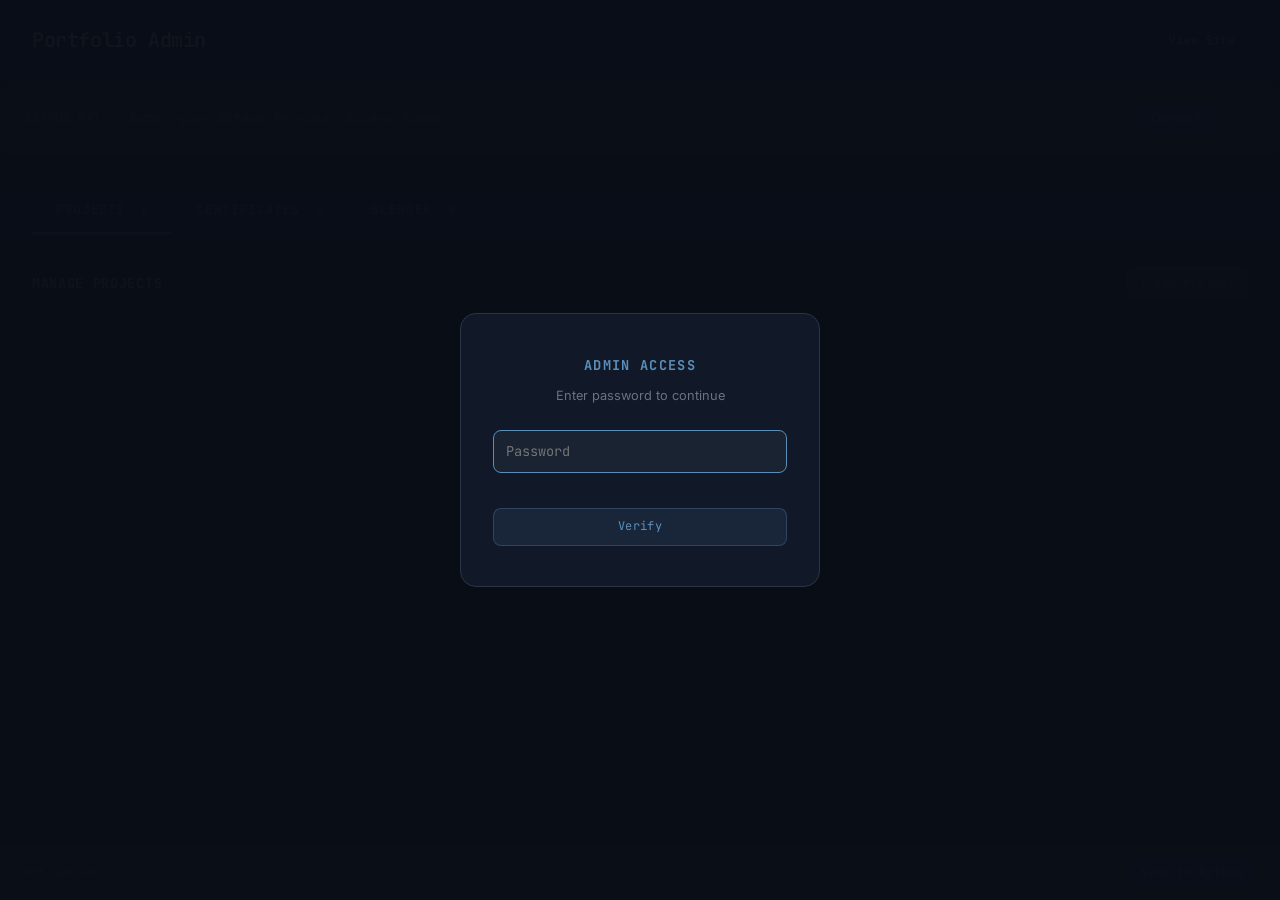
==== commit 686810e1: "Admin security" ====
--- a/admin.html
+++ b/admin.html
@@ -9,6 +9,23 @@
         <link rel="icon" href="assets/favicon/favicon.ico" type="image/x-icon" />
     </head>
     <body class="admin">
+        <!-- Login Gate Overlay -->
+        <div class="admin__login-overlay" id="admin-login-overlay">
+            <div class="admin__login-box">
+                <h3 class="admin__login-title">ADMIN ACCESS</h3>
+                <p class="admin__login-subtitle">Enter password to continue</p>
+                <input
+                    type="password"
+                    class="admin__login-input"
+                    id="admin-login-input"
+                    placeholder="Password"
+                    autocomplete="off"
+                />
+                <div class="admin__login-error" id="admin-login-error"></div>
+                <button class="btn btn--primary" id="admin-login-submit" style="width: 100%">Verify</button>
+            </div>
+        </div>
+
         <!-- Header -->
         <header class="admin__header">
             <h1>Portfolio Admin</h1>
--- a/assets/css/main.css
+++ b/assets/css/main.css
@@ -375,7 +375,7 @@
     font-size: var(--hero-size);
     line-height: var(--lh-tight);
     color: var(--text-primary);
-    letter-spacing: -0.03em;
+    letter-spacing: 0.01em;
     margin-bottom: var(--space-xl);
 }
 
@@ -393,23 +393,6 @@
     line-height: var(--lh-body);
 }
 
-.hero__scroll-indicator {
-    position: absolute;
-    bottom: 2rem;
-    left: 50%;
-    transform: translateX(-50%);
-    z-index: 2;
-    animation: scrollIndicator 2.5s ease-in-out infinite;
-}
-
-.hero__scroll-indicator::after {
-    content: '';
-    display: block;
-    width: 1px;
-    height: 32px;
-    background: linear-gradient(to bottom, var(--accent-blue), transparent);
-}
-
 .hero__system-label {
     font-family: 'JetBrains Mono', 'SF Mono', 'Fira Code', 'Cascadia Code', monospace;
     font-size: var(--tiny-size);
@@ -446,7 +429,7 @@
     font-size: var(--h1-size);
     line-height: var(--lh-heading);
     color: var(--text-primary);
-    letter-spacing: -0.02em;
+    letter-spacing: 0.01em;
 }
 
 .section__subtitle {
@@ -525,6 +508,7 @@
     padding: var(--space-lg);
     border-left: 2px solid var(--accent-blue);
     background: var(--accent-blue-dim);
+    border-radius: 0 0.5rem 0.5rem 0;
 }
 
 .philosophy__focus-label {
@@ -564,6 +548,7 @@
     aspect-ratio: 16 / 10;
     background: var(--bg-tertiary);
     border: 1px solid var(--border);
+    border-radius: 0.75rem;
     overflow: hidden;
 }
 
@@ -593,7 +578,8 @@
 .featured-project__visual img {
     width: 100%;
     height: 100%;
-    object-fit: cover;
+    object-fit: contain;
+    background: var(--bg-tertiary);
     opacity: 0.85;
     position: relative;
     z-index: 0;
@@ -619,6 +605,7 @@
     letter-spacing: 0.1em;
     background: rgba(10, 14, 23, 0.7);
     padding: 0.2em 0.6em;
+    border-radius: 0.375rem;
     backdrop-filter: blur(4px);
     -webkit-backdrop-filter: blur(4px);
     z-index: 2;
@@ -643,7 +630,7 @@
     line-height: var(--lh-heading);
     color: var(--text-primary);
     margin-bottom: var(--space-lg);
-    letter-spacing: -0.02em;
+    letter-spacing: 0.01em;
 }
 
 .featured-project__quote {
@@ -717,25 +704,55 @@
     color: var(--accent-blue);
     padding: 0.25em 0.75em;
     border: 1px solid rgba(91, 143, 185, 0.25);
+    border-radius: 999px;
     background: var(--accent-blue-dim);
     letter-spacing: 0.05em;
 }
 
+/* --- Featured project status — color-coded pills --- */
 .featured-project__status {
     display: inline-flex;
     align-items: center;
     gap: var(--space-xs);
     font-family: 'JetBrains Mono', 'SF Mono', 'Fira Code', 'Cascadia Code', monospace;
     font-size: var(--tiny-size);
-    color: var(--accent-amber);
     margin-bottom: var(--space-lg);
+    padding: 0.2em 0.6em;
+    border-radius: 999px;
+    border: 1px solid;
+}
+
+.featured-project__status--completed {
+    color: #4ade80;
+    border-color: rgba(74, 222, 128, 0.3);
+    background: rgba(74, 222, 128, 0.08);
+}
+.featured-project__status--completed .featured-project__status-dot {
+    background: #4ade80;
+}
+
+.featured-project__status--in-progress {
+    color: #facc15;
+    border-color: rgba(250, 204, 21, 0.3);
+    background: rgba(250, 204, 21, 0.08);
+}
+.featured-project__status--in-progress .featured-project__status-dot {
+    background: #facc15;
+}
+
+.featured-project__status--planned {
+    color: #94a3b8;
+    border-color: rgba(148, 163, 184, 0.3);
+    background: rgba(148, 163, 184, 0.08);
+}
+.featured-project__status--planned .featured-project__status-dot {
+    background: #94a3b8;
 }
 
 .featured-project__status-dot {
     width: 6px;
     height: 6px;
     border-radius: 50%;
-    background: var(--accent-amber);
     animation: pulse 2s infinite;
 }
 
@@ -762,6 +779,7 @@
 .project-card {
     background: var(--bg-surface);
     border: 1px solid var(--border);
+    border-radius: 0.75rem;
     overflow: hidden;
     transition:
         border-color 0.3s ease,
@@ -783,7 +801,8 @@
 .project-card__visual img {
     width: 100%;
     height: 100%;
-    object-fit: cover;
+    object-fit: contain;
+    background: var(--bg-tertiary);
     transition: opacity 0.3s ease;
 }
 
@@ -807,6 +826,7 @@
     letter-spacing: 0.1em;
     background: rgba(10, 14, 23, 0.7);
     padding: 0.2em 0.6em;
+    border-radius: 0.375rem;
     backdrop-filter: blur(4px);
     -webkit-backdrop-filter: blur(4px);
 }
@@ -828,10 +848,31 @@
     color: var(--text-tertiary);
 }
 
+/* --- Project card status — color-coded pills --- */
 .project-card__status {
     font-family: 'JetBrains Mono', 'SF Mono', 'Fira Code', 'Cascadia Code', monospace;
     font-size: var(--tiny-size);
-    color: var(--accent-amber);
+    padding: 0.15em 0.5em;
+    border-radius: 999px;
+    border: 1px solid;
+}
+
+.project-card__status--completed {
+    color: #4ade80;
+    border-color: rgba(74, 222, 128, 0.3);
+    background: rgba(74, 222, 128, 0.08);
+}
+
+.project-card__status--in-progress {
+    color: #facc15;
+    border-color: rgba(250, 204, 21, 0.3);
+    background: rgba(250, 204, 21, 0.08);
+}
+
+.project-card__status--planned {
+    color: #94a3b8;
+    border-color: rgba(148, 163, 184, 0.3);
+    background: rgba(148, 163, 184, 0.08);
 }
 
 .project-card__title {
@@ -839,7 +880,7 @@
     font-size: var(--h3-size);
     color: var(--text-primary);
     margin-bottom: var(--space-sm);
-    letter-spacing: -0.01em;
+    letter-spacing: 0.01em;
 }
 
 .project-card__description {
@@ -861,17 +902,9 @@
     color: var(--accent-blue);
     padding: 0.15em 0.5em;
     border: 1px solid rgba(91, 143, 185, 0.2);
+    border-radius: 999px;
     background: var(--accent-blue-dim);
     letter-spacing: 0.03em;
-}
-
-.project-card__featured-badge {
-    font-family: 'JetBrains Mono', 'SF Mono', 'Fira Code', 'Cascadia Code', monospace;
-    font-size: var(--tiny-size);
-    color: var(--accent-amber);
-    padding: 0.15em 0.5em;
-    border: 1px solid rgba(201, 149, 107, 0.3);
-    background: var(--accent-amber-dim);
 }
 
 .project-card__tags {
@@ -885,6 +918,13 @@
     font-family: 'JetBrains Mono', 'SF Mono', 'Fira Code', 'Cascadia Code', monospace;
     font-size: var(--tiny-size);
     color: var(--text-tertiary);
+}
+
+.project-card__tag-separator {
+    font-family: 'JetBrains Mono', 'SF Mono', 'Fira Code', 'Cascadia Code', monospace;
+    font-size: var(--tiny-size);
+    color: var(--accent-amber);
+    margin: 0 0.1em;
 }
 
 /* --- Card Variant: Featured (larger, image-heavy) --- */
@@ -922,9 +962,9 @@
 }
 
 .project-card--compact .project-card__visual {
-    aspect-ratio: 1 / 1;
-    width: 80px;
-    min-width: 80px;
+    aspect-ratio: 16 / 9;
+    width: 120px;
+    min-width: 120px;
 }
 
 .project-card--compact .project-card__content {
@@ -935,20 +975,27 @@
 }
 
 .project-card--compact .project-card__title {
+    font-size: var(--h4-size);
+    font-family: 'Instrument Serif', Georgia, 'Times New Roman', serif;
+    font-weight: var(--weight-medium);
+}
+
+.project-card--compact .project-card__description {
     font-size: var(--small-size);
-    font-family:
-        'Inter',
-        -apple-system,
-        BlinkMacSystemFont,
-        'Segoe UI',
-        system-ui,
-        sans-serif;
-    font-weight: var(--weight-medium);
-}
-
-.project-card--compact .project-card__description {
-    font-size: var(--label-size);
     margin-bottom: var(--space-xs);
+}
+
+.project-card--no-image .project-card__visual {
+    aspect-ratio: auto;
+    min-height: 0;
+    height: 0;
+    overflow: hidden;
+    padding: 0;
+    margin: 0;
+}
+
+.project-card--no-image .project-card__visual .no-image {
+    display: none;
 }
 
 /* ------------------------------------------------------------
@@ -1002,6 +1049,7 @@
 .certificate-card {
     background: var(--bg-surface);
     border: 1px solid var(--border);
+    border-radius: 0.75rem;
     padding: var(--space-lg);
     transition: border-color 0.3s ease;
 }
@@ -1022,6 +1070,7 @@
     font-family: 'Instrument Serif', Georgia, 'Times New Roman', serif;
     font-size: var(--h3-size);
     color: var(--text-primary);
+    letter-spacing: 0.01em;
     margin-bottom: var(--space-xs);
 }
 
@@ -1042,13 +1091,15 @@
     aspect-ratio: 16 / 10;
     background: var(--bg-tertiary);
     border: 1px solid var(--border);
+    border-radius: 0.5rem;
     overflow: hidden;
 }
 
 .certificate-card__image img {
     width: 100%;
     height: 100%;
-    object-fit: cover;
+    object-fit: contain;
+    background: var(--bg-tertiary);
 }
 
 /* ------------------------------------------------------------
@@ -1071,6 +1122,7 @@
     margin-bottom: var(--space-xl);
     background: var(--bg-surface);
     border: 1px solid var(--border);
+    border-radius: 0.75rem;
     overflow: hidden;
     transition: border-color 0.3s ease;
 }
@@ -1099,6 +1151,7 @@
     font-family: 'Instrument Serif', Georgia, 'Times New Roman', serif;
     font-size: var(--h3-size);
     color: var(--text-primary);
+    letter-spacing: 0.01em;
     margin-bottom: var(--space-xs);
 }
 
@@ -1127,6 +1180,7 @@
     font-size: var(--tiny-size);
     color: var(--accent-blue);
     padding: 0.15em 0.5em;
+    border-radius: 999px;
     background: var(--accent-blue-dim);
 }
 
@@ -1161,6 +1215,7 @@
 .modal {
     background: var(--bg-secondary);
     border: 1px solid var(--border);
+    border-radius: 1rem;
     max-width: 52rem;
     width: 100%;
     max-height: 85vh;
@@ -1182,6 +1237,7 @@
     height: 32px;
     background: transparent;
     border: 1px solid var(--border);
+    border-radius: 0.5rem;
     color: var(--text-secondary);
     cursor: pointer;
     display: flex;
@@ -1292,8 +1348,36 @@
     color: var(--accent-blue);
     padding: 0.25em 0.75em;
     border: 1px solid rgba(91, 143, 185, 0.25);
+    border-radius: 999px;
     background: var(--accent-blue-dim);
     letter-spacing: 0.05em;
+}
+
+/* --- Modal status — color-coded pills --- */
+.modal__status {
+    font-family: 'JetBrains Mono', 'SF Mono', 'Fira Code', 'Cascadia Code', monospace;
+    font-size: 0.75rem;
+    padding: 0.15em 0.5em;
+    border-radius: 999px;
+    border: 1px solid;
+}
+
+.modal__status--completed {
+    color: #4ade80;
+    border-color: rgba(74, 222, 128, 0.3);
+    background: rgba(74, 222, 128, 0.08);
+}
+
+.modal__status--in-progress {
+    color: #facc15;
+    border-color: rgba(250, 204, 21, 0.3);
+    background: rgba(250, 204, 21, 0.08);
+}
+
+.modal__status--planned {
+    color: #94a3b8;
+    border-color: rgba(148, 163, 184, 0.3);
+    background: rgba(148, 163, 184, 0.08);
 }
 
 .modal__gallery {
@@ -1400,6 +1484,7 @@
     color: var(--text-tertiary);
     padding: 0.4em 1em;
     border: 1px solid var(--border);
+    border-radius: 999px;
     background: transparent;
     cursor: pointer;
     transition: all 0.2s ease;
@@ -1417,6 +1502,49 @@
     background: var(--accent-blue-dim);
 }
 
+/* Status filter pills */
+.filter-btn--completed {
+    color: #4ade80;
+    border-color: rgba(74, 222, 128, 0.3);
+}
+.filter-btn--completed:hover {
+    color: #86efac;
+    border-color: rgba(74, 222, 128, 0.5);
+}
+.filter-btn--completed.active {
+    color: #4ade80;
+    border-color: #4ade80;
+    background: rgba(74, 222, 128, 0.1);
+}
+
+.filter-btn--in-progress {
+    color: #facc15;
+    border-color: rgba(250, 204, 21, 0.3);
+}
+.filter-btn--in-progress:hover {
+    color: #fde047;
+    border-color: rgba(250, 204, 21, 0.5);
+}
+.filter-btn--in-progress.active {
+    color: #facc15;
+    border-color: #facc15;
+    background: rgba(250, 204, 21, 0.1);
+}
+
+.filter-btn--planned {
+    color: #94a3b8;
+    border-color: rgba(148, 163, 184, 0.3);
+}
+.filter-btn--planned:hover {
+    color: #cbd5e1;
+    border-color: rgba(148, 163, 184, 0.5);
+}
+.filter-btn--planned.active {
+    color: #94a3b8;
+    border-color: #94a3b8;
+    background: rgba(148, 163, 184, 0.1);
+}
+
 /* ------------------------------------------------------------
    16. CAROUSEL
    ------------------------------------------------------------ */
@@ -1447,6 +1575,7 @@
     width: 40px;
     height: 40px;
     border: 1px solid var(--border);
+    border-radius: 0.5rem;
     background: transparent;
     color: var(--text-secondary);
     cursor: pointer;
@@ -1571,76 +1700,9 @@
     color: var(--text-tertiary);
 }
 
-/* ------------------------------------------------------------
-   20. ADMIN PASSWORD MODAL
-   ------------------------------------------------------------ */
-.admin-modal-overlay {
-    position: fixed;
-    inset: 0;
-    background: var(--overlay);
-    z-index: 3000;
-    display: flex;
-    align-items: center;
-    justify-content: center;
-    opacity: 0;
-    pointer-events: none;
-    transition: opacity 0.3s ease;
-    padding: var(--space-xl);
-}
-
-.admin-modal-overlay.active {
-    opacity: 1;
-    pointer-events: auto;
-}
-
-.admin-modal {
-    max-width: 24rem;
-    width: 100%;
-    background: var(--bg-secondary);
-    border: 1px solid var(--border);
-    padding: var(--space-xl);
-    transform: translateY(20px);
-    transition: transform 0.3s ease;
-}
-
-.admin-modal-overlay.active .admin-modal {
-    transform: translateY(0);
-}
-
-.admin-modal input {
-    width: 100%;
-    padding: var(--space-sm) var(--space-md);
-    background: var(--bg-tertiary);
-    border: 1px solid var(--border);
-    color: var(--text-primary);
-    font-family: 'JetBrains Mono', 'SF Mono', 'Fira Code', 'Cascadia Code', monospace;
-    font-size: var(--small-size);
-    outline: none;
-    transition: border-color 0.2s ease;
-}
-
-.admin-modal input:focus {
-    border-color: var(--accent-blue);
-}
-
-.admin-modal button {
-    margin-top: var(--space-md);
-    padding: var(--space-sm) var(--space-xl);
-    background: var(--accent-blue-dim);
-    border: 1px solid rgba(91, 143, 185, 0.3);
-    color: var(--accent-blue);
-    font-family: 'JetBrains Mono', 'SF Mono', 'Fira Code', 'Cascadia Code', monospace;
-    cursor: pointer;
-    transition: all 0.2s ease;
-}
-
-.admin-modal button:hover {
-    background: rgba(91, 143, 185, 0.2);
-    border-color: var(--accent-blue);
-}
-
-/* ------------------------------------------------------------
-   21. ANIMATIONS
+
+/* ------------------------------------------------------------
+   20. ANIMATIONS
    ------------------------------------------------------------ */
 @keyframes pulse {
     0%,
@@ -1685,7 +1747,7 @@
 }
 
 /* ------------------------------------------------------------
-   22. REDUCED MOTION
+   21. REDUCED MOTION
    ------------------------------------------------------------ */
 @media (prefers-reduced-motion: reduce) {
     *,
@@ -1702,7 +1764,7 @@
 }
 
 /* ------------------------------------------------------------
-   23. FOCUS STYLES (Accessibility)
+   22. FOCUS STYLES (Accessibility)
    ------------------------------------------------------------ */
 a:focus-visible,
 button:focus-visible,
@@ -1723,7 +1785,7 @@
 }
 
 /* ------------------------------------------------------------
-   24. RESPONSIVE — Tablet (768px – 1024px)
+   23. RESPONSIVE — Tablet (768px – 1024px)
    ------------------------------------------------------------ */
 @media (max-width: 1024px) {
     /* Projects Grid: 2 columns */
@@ -1753,7 +1815,7 @@
 }
 
 /* ------------------------------------------------------------
-   25. RESPONSIVE — Mobile (<768px)
+   24. RESPONSIVE — Mobile (<768px)
    ------------------------------------------------------------ */
 @media (max-width: 767px) {
     /* Navbar */
--- a/assets/css/admin.css
+++ b/assets/css/admin.css
@@ -1,480 +1,561 @@
 @import url('https://fonts.googleapis.com/css2?family=Inter:wght@300;400;500;600&family=JetBrains+Mono:wght@300;400;500&display=swap');
 
 :root {
-  --bg-primary: #0a0e17;
-  --bg-secondary: #111827;
-  --bg-tertiary: #1a2332;
-  --bg-surface: #1e293b;
-  --bg-surface-hover: #243044;
-  --border: #2a3444;
-  --border-accent: #3a4a5c;
-  --text-primary: #e8ded3;
-  --text-secondary: #9ca3af;
-  --text-tertiary: #6b7280;
-  --accent-blue: #5b8fb9;
-  --accent-amber: #c9956b;
-  --accent-blue-dim: rgba(91, 143, 185, 0.12);
-  --accent-amber-dim: rgba(201, 149, 107, 0.12);
+    --bg-primary: #0a0e17;
+    --bg-secondary: #111827;
+    --bg-tertiary: #1a2332;
+    --bg-surface: #1e293b;
+    --bg-surface-hover: #243044;
+    --border: #2a3444;
+    --border-accent: #3a4a5c;
+    --text-primary: #e8ded3;
+    --text-secondary: #9ca3af;
+    --text-tertiary: #6b7280;
+    --accent-blue: #5b8fb9;
+    --accent-amber: #c9956b;
+    --accent-blue-dim: rgba(91, 143, 185, 0.12);
+    --accent-amber-dim: rgba(201, 149, 107, 0.12);
 }
 
 /* ===== Admin Layout ===== */
 
 .admin {
-  min-height: 100vh;
-  background: var(--bg-primary);
-  color: var(--text-primary);
-  font-family: 'Inter', sans-serif;
+    min-height: 100vh;
+    background: var(--bg-primary);
+    color: var(--text-primary);
+    font-family: 'Inter', sans-serif;
 }
 
 .admin__header {
-  padding: 1.5rem 2rem;
-  border-bottom: 1px solid var(--border);
-  display: flex;
-  justify-content: space-between;
-  align-items: center;
-  background: var(--bg-secondary);
+    padding: 1.5rem 2rem;
+    border-bottom: 1px solid var(--border);
+    display: flex;
+    justify-content: space-between;
+    align-items: center;
+    background: var(--bg-secondary);
 }
 
 .admin__header h1 {
-  font-family: 'JetBrains Mono', monospace;
-  font-size: 1.25rem;
-  color: var(--text-primary);
-  font-weight: 500;
-  letter-spacing: -0.02em;
+    font-family: 'JetBrains Mono', monospace;
+    font-size: 1.25rem;
+    color: var(--text-primary);
+    font-weight: 500;
+    letter-spacing: -0.02em;
 }
 
 .admin__header-actions {
-  display: flex;
-  gap: 1rem;
-  align-items: center;
+    display: flex;
+    gap: 1rem;
+    align-items: center;
 }
 
 /* ===== Admin Navigation Tabs ===== */
 
 .admin__tabs {
-  display: flex;
-  gap: 0;
-  border-bottom: 1px solid var(--border);
-  background: var(--bg-secondary);
-  padding: 0 2rem;
+    display: flex;
+    gap: 0;
+    border-bottom: 1px solid var(--border);
+    background: var(--bg-secondary);
+    padding: 0 2rem;
 }
 
 .admin__tab {
-  font-family: 'JetBrains Mono', monospace;
-  font-size: 0.8rem;
-  color: var(--text-tertiary);
-  padding: 0.75rem 1.5rem;
-  cursor: pointer;
-  border-bottom: 2px solid transparent;
-  transition: all 0.2s;
-  letter-spacing: 0.05em;
-  text-transform: uppercase;
+    font-family: 'JetBrains Mono', monospace;
+    font-size: 0.8rem;
+    color: var(--text-tertiary);
+    padding: 0.75rem 1.5rem;
+    cursor: pointer;
+    border-bottom: 2px solid transparent;
+    transition: all 0.2s;
+    letter-spacing: 0.05em;
+    text-transform: uppercase;
 }
 
 .admin__tab:hover {
-  color: var(--text-secondary);
+    color: var(--text-secondary);
 }
 
 .admin__tab.active {
-  color: var(--accent-blue);
-  border-bottom-color: var(--accent-blue);
+    color: var(--accent-blue);
+    border-bottom-color: var(--accent-blue);
 }
 
 .admin__tab-count {
-  font-size: 0.65rem;
-  color: var(--text-tertiary);
-  margin-left: 0.5rem;
+    font-size: 0.65rem;
+    color: var(--text-tertiary);
+    margin-left: 0.5rem;
 }
 
 /* ===== Admin Content Area ===== */
 
 .admin__content {
-  padding: 2rem;
-  max-width: 80rem;
-  margin: auto;
+    padding: 2rem;
+    padding-bottom: 5rem;
+    max-width: 80rem;
+    margin: auto;
 }
 
 .admin__panel {
-  display: none;
+    display: none;
 }
 
 .admin__panel.active {
-  display: block;
+    display: block;
 }
 
 /* ===== PAT Input Section ===== */
 
 .admin__pat-section {
-  padding: 1rem 1.5rem;
-  background: var(--accent-blue-dim);
-  border: 1px solid rgba(91, 143, 185, 0.2);
-  margin-bottom: 2rem;
-  display: flex;
-  align-items: center;
-  gap: 1rem;
+    padding: 1rem 1.5rem;
+    background: var(--accent-blue-dim);
+    border: 1px solid rgba(91, 143, 185, 0.2);
+    border-radius: 0.75rem;
+    margin-bottom: 2rem;
+    display: flex;
+    align-items: center;
+    gap: 1rem;
 }
 
 .admin__pat-label {
-  font-family: 'JetBrains Mono', monospace;
-  font-size: 0.75rem;
-  color: var(--accent-blue);
-  letter-spacing: 0.05em;
+    font-family: 'JetBrains Mono', monospace;
+    font-size: 0.75rem;
+    color: var(--accent-blue);
+    letter-spacing: 0.05em;
 }
 
 .admin__pat-input {
-  flex: 1;
-  padding: 0.5rem 0.75rem;
-  background: var(--bg-tertiary);
-  border: 1px solid var(--border);
-  color: var(--text-primary);
-  font-family: 'JetBrains Mono', monospace;
-  font-size: 0.8rem;
+    flex: 1;
+    padding: 0.5rem 0.75rem;
+    background: var(--bg-tertiary);
+    border: 1px solid var(--border);
+    border-radius: 0.5rem;
+    color: var(--text-primary);
+    font-family: 'JetBrains Mono', monospace;
+    font-size: 0.8rem;
 }
 
 .admin__pat-status {
-  font-family: 'JetBrains Mono', monospace;
-  font-size: 0.7rem;
-  padding: 0.25rem 0.75rem;
+    font-family: 'JetBrains Mono', monospace;
+    font-size: 0.7rem;
+    padding: 0.25rem 0.75rem;
 }
 
 /* ===== Item List ===== */
 
 .admin__list {
-  list-style: none;
-  padding: 0;
+    list-style: none;
+    padding: 0;
 }
 
 .admin__list-item {
-  display: flex;
-  align-items: center;
-  gap: 1rem;
-  padding: 1rem 1.5rem;
-  border: 1px solid var(--border);
-  background: var(--bg-surface);
-  margin-bottom: 0.5rem;
-  transition: border-color 0.2s;
+    display: flex;
+    align-items: center;
+    gap: 1rem;
+    padding: 1rem 1.5rem;
+    border: 1px solid var(--border);
+    border-radius: 0.5rem;
+    background: var(--bg-surface);
+    margin-bottom: 0.5rem;
+    transition: border-color 0.2s;
 }
 
 .admin__list-item:hover {
-  border-color: var(--border-accent);
-}
-
-.admin__list-item.featured {
-  border-left: 3px solid var(--accent-amber);
+    border-color: var(--border-accent);
+}
+
+.admin__list-item.flagship {
+    border-left: 3px solid var(--accent-amber);
 }
 
 .admin__list-item-info {
-  flex: 1;
+    flex: 1;
 }
 
 .admin__list-item-title {
-  font-size: 0.95rem;
-  color: var(--text-primary);
-  margin-bottom: 0.25rem;
+    font-size: 0.95rem;
+    color: var(--text-primary);
+    margin-bottom: 0.25rem;
 }
 
 .admin__list-item-meta {
-  font-family: 'JetBrains Mono', monospace;
-  font-size: 0.7rem;
-  color: var(--text-tertiary);
+    font-family: 'JetBrains Mono', monospace;
+    font-size: 0.7rem;
+    color: var(--text-tertiary);
 }
 
 .admin__list-item-actions {
-  display: flex;
-  gap: 0.5rem;
+    display: flex;
+    gap: 0.5rem;
 }
 
 /* ===== Buttons ===== */
 
 .btn {
-  font-family: 'JetBrains Mono', monospace;
-  font-size: 0.75rem;
-  padding: 0.5rem 1rem;
-  cursor: pointer;
-  transition: all 0.2s;
-  letter-spacing: 0.03em;
-  border: 1px solid;
+    font-family: 'JetBrains Mono', monospace;
+    font-size: 0.75rem;
+    padding: 0.5rem 1rem;
+    cursor: pointer;
+    transition: all 0.2s;
+    letter-spacing: 0.03em;
+    border: 1px solid;
+    border-radius: 0.5rem;
 }
 
 .btn--primary {
-  background: var(--accent-blue-dim);
-  border-color: rgba(91, 143, 185, 0.3);
-  color: var(--accent-blue);
+    background: var(--accent-blue-dim);
+    border-color: rgba(91, 143, 185, 0.3);
+    color: var(--accent-blue);
 }
 
 .btn--primary:hover {
-  background: rgba(91, 143, 185, 0.2);
+    background: rgba(91, 143, 185, 0.2);
 }
 
 .btn--secondary {
-  background: transparent;
-  border-color: var(--border);
-  color: var(--text-secondary);
+    background: transparent;
+    border-color: var(--border);
+    color: var(--text-secondary);
 }
 
 .btn--secondary:hover {
-  border-color: var(--border-accent);
-  color: var(--text-primary);
+    border-color: var(--border-accent);
+    color: var(--text-primary);
 }
 
 .btn--danger {
-  background: rgba(220, 38, 38, 0.1);
-  border-color: rgba(220, 38, 38, 0.3);
-  color: #ef4444;
+    background: rgba(220, 38, 38, 0.1);
+    border-color: rgba(220, 38, 38, 0.3);
+    color: #ef4444;
 }
 
 .btn--danger:hover {
-  background: rgba(220, 38, 38, 0.2);
+    background: rgba(220, 38, 38, 0.2);
 }
 
 .btn--amber {
-  background: var(--accent-amber-dim);
-  border-color: rgba(201, 149, 107, 0.3);
-  color: var(--accent-amber);
+    background: var(--accent-amber-dim);
+    border-color: rgba(201, 149, 107, 0.3);
+    color: var(--accent-amber);
 }
 
 .btn--amber:hover {
-  background: rgba(201, 149, 107, 0.2);
+    background: rgba(201, 149, 107, 0.2);
 }
 
 .btn--small {
-  font-size: 0.7rem;
-  padding: 0.35rem 0.75rem;
+    font-size: 0.7rem;
+    padding: 0.35rem 0.75rem;
 }
 
 .btn--icon {
-  width: 32px;
-  height: 32px;
-  padding: 0;
-  display: flex;
-  align-items: center;
-  justify-content: center;
+    width: 32px;
+    height: 32px;
+    padding: 0;
+    display: flex;
+    align-items: center;
+    justify-content: center;
 }
 
 /* ===== Form ===== */
 
 .admin__form {
-  max-width: 48rem;
+    max-width: 48rem;
 }
 
 .admin__form-group {
-  margin-bottom: 1.5rem;
+    margin-bottom: 1.5rem;
 }
 
 .admin__form-label {
-  font-family: 'JetBrains Mono', monospace;
-  font-size: 0.7rem;
-  color: var(--text-secondary);
-  letter-spacing: 0.05em;
-  display: block;
-  margin-bottom: 0.5rem;
-  text-transform: uppercase;
+    font-family: 'JetBrains Mono', monospace;
+    font-size: 0.7rem;
+    color: var(--text-secondary);
+    letter-spacing: 0.05em;
+    display: block;
+    margin-bottom: 0.5rem;
+    text-transform: uppercase;
 }
 
 .admin__form-input {
-  width: 100%;
-  padding: 0.6rem 0.75rem;
-  background: var(--bg-tertiary);
-  border: 1px solid var(--border);
-  color: var(--text-primary);
-  font-family: 'Inter', sans-serif;
-  font-size: 0.9rem;
-  transition: border-color 0.2s;
+    width: 100%;
+    padding: 0.6rem 0.75rem;
+    background: var(--bg-tertiary);
+    border: 1px solid var(--border);
+    border-radius: 0.5rem;
+    color: var(--text-primary);
+    font-family: 'Inter', sans-serif;
+    font-size: 0.9rem;
+    transition: border-color 0.2s;
 }
 
 .admin__form-input:focus {
-  outline: none;
-  border-color: var(--accent-blue);
+    outline: none;
+    border-color: var(--accent-blue);
 }
 
 .admin__form-textarea {
-  width: 100%;
-  padding: 0.6rem 0.75rem;
-  background: var(--bg-tertiary);
-  border: 1px solid var(--border);
-  color: var(--text-primary);
-  font-family: 'Inter', sans-serif;
-  font-size: 0.9rem;
-  min-height: 100px;
-  resize: vertical;
-  transition: border-color 0.2s;
+    width: 100%;
+    padding: 0.6rem 0.75rem;
+    background: var(--bg-tertiary);
+    border: 1px solid var(--border);
+    border-radius: 0.5rem;
+    color: var(--text-primary);
+    font-family: 'Inter', sans-serif;
+    font-size: 0.9rem;
+    min-height: 100px;
+    resize: vertical;
+    transition: border-color 0.2s;
 }
 
 .admin__form-textarea:focus {
-  outline: none;
-  border-color: var(--accent-blue);
+    outline: none;
+    border-color: var(--accent-blue);
 }
 
 .admin__form-toggle {
-  display: flex;
-  align-items: center;
-  gap: 0.75rem;
-}
-
-.admin__form-toggle input[type="checkbox"] {
-  appearance: none;
-  width: 36px;
-  height: 20px;
-  background: var(--bg-tertiary);
-  border: 1px solid var(--border);
-  border-radius: 10px;
-  position: relative;
-  cursor: pointer;
-  transition: all 0.2s;
-}
-
-.admin__form-toggle input[type="checkbox"]::after {
-  content: '';
-  width: 14px;
-  height: 14px;
-  background: var(--text-tertiary);
-  border-radius: 50%;
-  position: absolute;
-  top: 2px;
-  left: 2px;
-  transition: all 0.2s;
-}
-
-.admin__form-toggle input[type="checkbox"]:checked {
-  background: var(--accent-blue-dim);
-  border-color: var(--accent-blue);
-}
-
-.admin__form-toggle input[type="checkbox"]:checked::after {
-  left: 18px;
-  background: var(--accent-blue);
+    display: flex;
+    align-items: center;
+    gap: 0.75rem;
+}
+
+.admin__form-toggle input[type='checkbox'] {
+    appearance: none;
+    width: 36px;
+    height: 20px;
+    background: var(--bg-tertiary);
+    border: 1px solid var(--border);
+    border-radius: 10px;
+    position: relative;
+    cursor: pointer;
+    transition: all 0.2s;
+}
+
+.admin__form-toggle input[type='checkbox']::after {
+    content: '';
+    width: 14px;
+    height: 14px;
+    background: var(--text-tertiary);
+    border-radius: 50%;
+    position: absolute;
+    top: 2px;
+    left: 2px;
+    transition: all 0.2s;
+}
+
+.admin__form-toggle input[type='checkbox']:checked {
+    background: var(--accent-blue-dim);
+    border-color: var(--accent-blue);
+}
+
+.admin__form-toggle input[type='checkbox']:checked::after {
+    left: 18px;
+    background: var(--accent-blue);
 }
 
 .admin__form-toggle-label {
-  font-size: 0.85rem;
-  color: var(--text-secondary);
+    font-size: 0.85rem;
+    color: var(--text-secondary);
 }
 
 .admin__form-file {
-  display: flex;
-  align-items: center;
-  gap: 1rem;
+    display: flex;
+    align-items: center;
+    gap: 1rem;
 }
 
 .admin__form-file-input {
-  display: none;
+    display: none;
 }
 
 .admin__form-file-label {
-  font-family: 'JetBrains Mono', monospace;
-  font-size: 0.75rem;
-  padding: 0.5rem 1rem;
-  cursor: pointer;
-  transition: all 0.2s;
-  letter-spacing: 0.03em;
-  border: 1px solid var(--border);
-  background: transparent;
-  color: var(--text-secondary);
+    font-family: 'JetBrains Mono', monospace;
+    font-size: 0.75rem;
+    padding: 0.5rem 1rem;
+    cursor: pointer;
+    transition: all 0.2s;
+    letter-spacing: 0.03em;
+    border: 1px solid var(--border);
+    border-radius: 0.5rem;
+    background: transparent;
+    color: var(--text-secondary);
 }
 
 .admin__form-file-label:hover {
-  border-color: var(--border-accent);
-  color: var(--text-primary);
+    border-color: var(--border-accent);
+    color: var(--text-primary);
 }
 
 .admin__form-file-name {
-  font-family: 'JetBrains Mono', monospace;
-  font-size: 0.7rem;
-  color: var(--text-tertiary);
+    font-family: 'JetBrains Mono', monospace;
+    font-size: 0.7rem;
+    color: var(--text-tertiary);
 }
 
 .admin__form-image-preview {
-  max-width: 200px;
-  margin-top: 0.5rem;
-  border: 1px solid var(--border);
+    max-width: 200px;
+    margin-top: 0.5rem;
+    border: 1px solid var(--border);
+    border-radius: 0.5rem;
 }
 
 .admin__form-actions {
-  display: flex;
-  gap: 1rem;
-  margin-top: 2rem;
-  padding-top: 1.5rem;
-  border-top: 1px solid var(--border);
+    display: flex;
+    gap: 1rem;
+    margin-top: 2rem;
+    padding-top: 1.5rem;
+    border-top: 1px solid var(--border);
 }
 
 /* ===== Toast Notifications ===== */
 
 .admin__toast {
-  position: fixed;
-  bottom: 2rem;
-  right: 2rem;
-  padding: 0.75rem 1.25rem;
-  background: var(--bg-surface);
-  border: 1px solid var(--border);
-  color: var(--text-primary);
-  font-size: 0.85rem;
-  z-index: 5000;
-  transform: translateY(100px);
-  opacity: 0;
-  transition: all 0.3s;
+    position: fixed;
+    bottom: 2rem;
+    right: 2rem;
+    padding: 0.75rem 1.25rem;
+    background: var(--bg-surface);
+    border: 1px solid var(--border);
+    border-radius: 0.75rem;
+    color: var(--text-primary);
+    font-size: 0.85rem;
+    z-index: 5000;
+    transform: translateY(100px);
+    opacity: 0;
+    transition: all 0.3s;
 }
 
 .admin__toast.show {
-  transform: translateY(0);
-  opacity: 1;
+    transform: translateY(0);
+    opacity: 1;
 }
 
 .admin__toast--success {
-  border-left: 3px solid #22c55e;
+    border-left: 3px solid #22c55e;
 }
 
 .admin__toast--error {
-  border-left: 3px solid #ef4444;
+    border-left: 3px solid #ef4444;
 }
 
 .admin__toast--info {
-  border-left: 3px solid var(--accent-blue);
+    border-left: 3px solid var(--accent-blue);
 }
 
 /* ===== Sync Status Bar ===== */
 
 .admin__sync-bar {
-  padding: 0.75rem 1.5rem;
-  background: var(--bg-tertiary);
-  border-top: 1px solid var(--border);
-  display: flex;
-  align-items: center;
-  justify-content: space-between;
-  position: fixed;
-  bottom: 0;
-  left: 0;
-  right: 0;
-  z-index: 100;
+    padding: 0.75rem 1.5rem;
+    background: var(--bg-tertiary);
+    border-top: 1px solid var(--border);
+    display: flex;
+    align-items: center;
+    justify-content: space-between;
+    position: fixed;
+    bottom: 0;
+    left: 0;
+    right: 0;
+    z-index: 100;
 }
 
 .admin__sync-status {
-  font-family: 'JetBrains Mono', monospace;
-  font-size: 0.7rem;
-  color: var(--text-tertiary);
+    font-family: 'JetBrains Mono', monospace;
+    font-size: 0.7rem;
+    color: var(--text-tertiary);
 }
 
 .admin__sync-actions {
-  display: flex;
-  gap: 0.75rem;
+    display: flex;
+    gap: 0.75rem;
 }
 
 /* ===== Image Upload Area ===== */
 
 .admin__image-drop {
-  border: 2px dashed var(--border);
-  padding: 2rem;
-  text-align: center;
-  cursor: pointer;
-  transition: all 0.2s;
-  background: var(--bg-tertiary);
+    border: 2px dashed var(--border);
+    border-radius: 0.75rem;
+    padding: 2rem;
+    text-align: center;
+    cursor: pointer;
+    transition: all 0.2s;
+    background: var(--bg-tertiary);
 }
 
 .admin__image-drop:hover {
-  border-color: var(--border-accent);
+    border-color: var(--border-accent);
 }
 
 .admin__image-drop-text {
-  font-family: 'JetBrains Mono', monospace;
-  font-size: 0.75rem;
-  color: var(--text-tertiary);
-}
+    font-family: 'JetBrains Mono', monospace;
+    font-size: 0.75rem;
+    color: var(--text-tertiary);
+}
+
+/* ===== Login Gate Overlay ===== */
+
+.admin__login-overlay {
+    position: fixed;
+    inset: 0;
+    z-index: 9999;
+    background: rgba(10, 14, 23, 0.97);
+    display: flex;
+    align-items: center;
+    justify-content: center;
+    transition:
+        opacity 0.3s ease,
+        visibility 0.3s ease;
+}
+
+.admin__login-overlay--dismissed {
+    opacity: 0;
+    visibility: hidden;
+    pointer-events: none;
+}
+
+.admin__login-box {
+    background: var(--bg-secondary);
+    border: 1px solid var(--border);
+    border-radius: 1rem;
+    padding: 2.5rem 2rem;
+    width: 100%;
+    max-width: 360px;
+    text-align: center;
+}
+
+.admin__login-title {
+    font-family: 'JetBrains Mono', monospace;
+    font-size: 0.85rem;
+    color: var(--accent-blue);
+    letter-spacing: 0.1em;
+    margin-bottom: 0.5rem;
+}
+
+.admin__login-subtitle {
+    font-size: 0.8rem;
+    color: var(--text-tertiary);
+    margin-bottom: 1.5rem;
+}
+
+.admin__login-input {
+    width: 100%;
+    padding: 0.6rem 0.75rem;
+    background: var(--bg-tertiary);
+    border: 1px solid var(--border);
+    border-radius: 0.5rem;
+    color: var(--text-primary);
+    font-family: 'JetBrains Mono', monospace;
+    font-size: 0.85rem;
+    margin-bottom: 0.5rem;
+    transition: border-color 0.2s;
+}
+
+.admin__login-input:focus {
+    outline: none;
+    border-color: var(--accent-blue);
+}
+
+.admin__login-error {
+    font-size: 0.75rem;
+    color: #ef4444;
+    min-height: 1.2em;
+    margin-bottom: 0.75rem;
+}
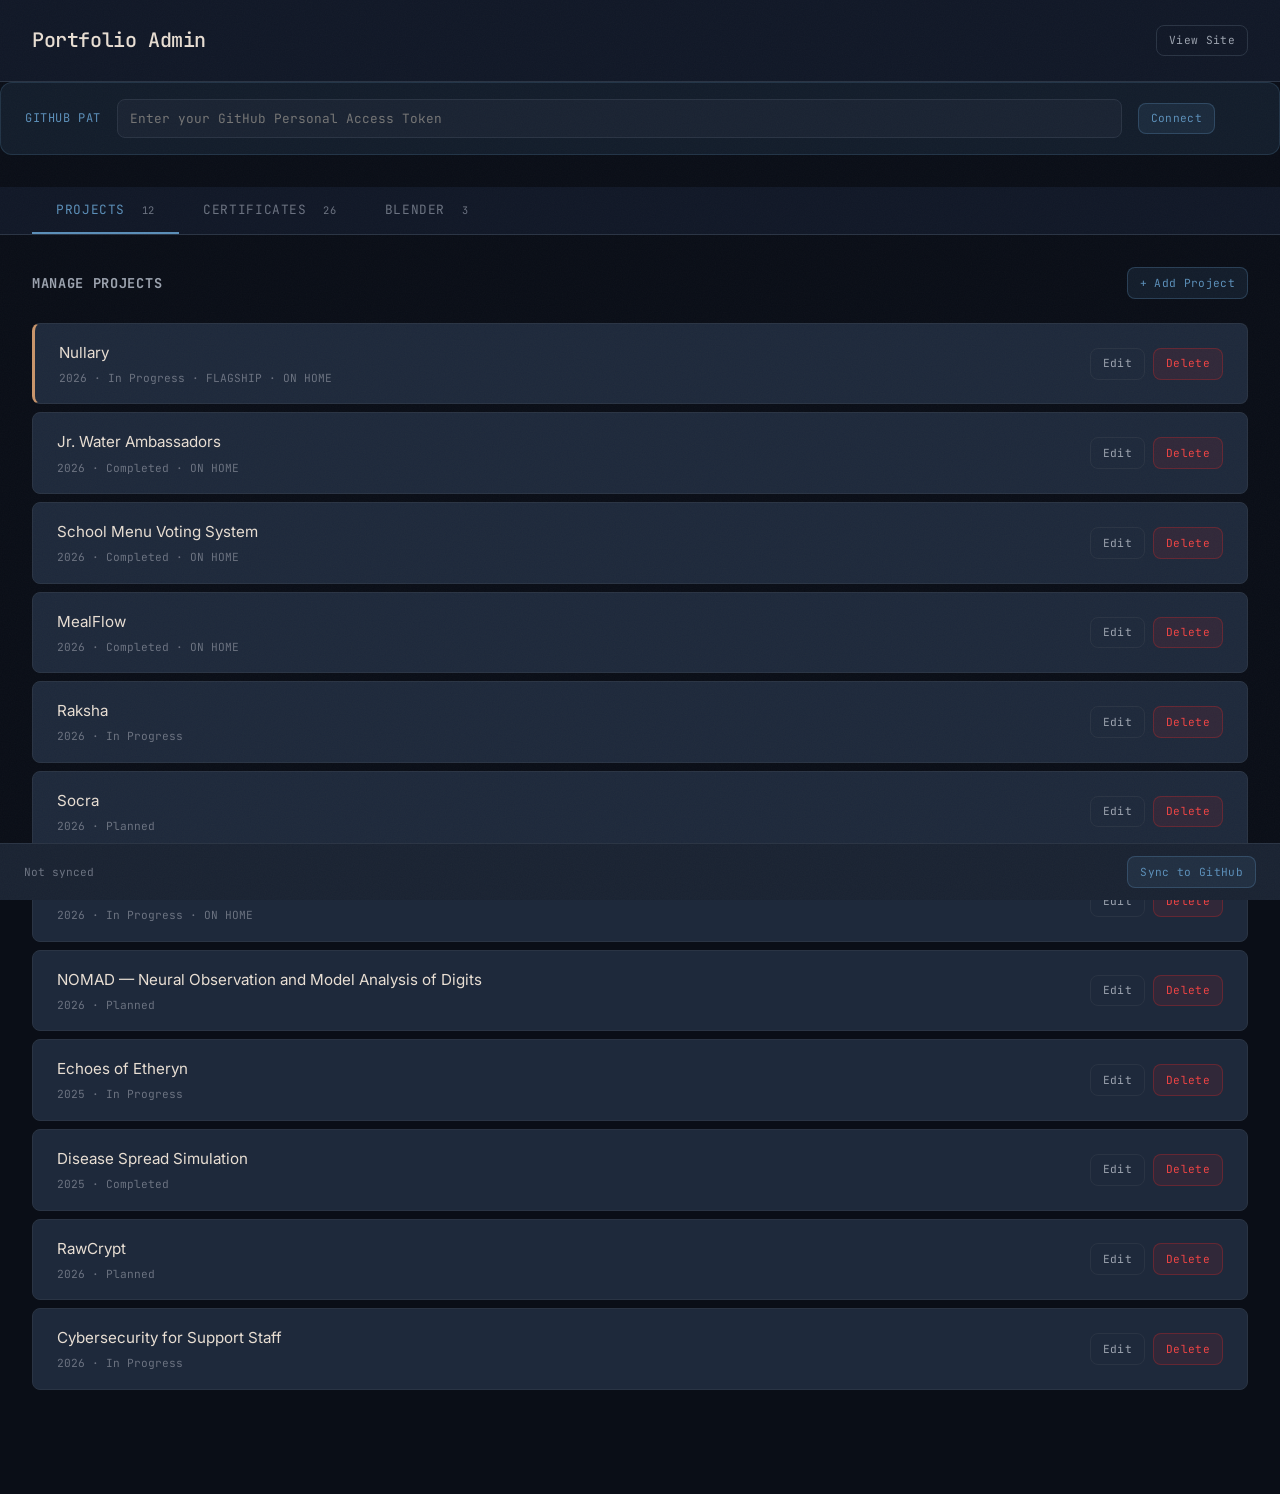
==== commit ba615383: "Sorting and admin" ====
--- a/admin.html
+++ b/admin.html
@@ -9,23 +9,6 @@
         <link rel="icon" href="assets/favicon/favicon.ico" type="image/x-icon" />
     </head>
     <body class="admin">
-        <!-- Login Gate Overlay -->
-        <div class="admin__login-overlay" id="admin-login-overlay">
-            <div class="admin__login-box">
-                <h3 class="admin__login-title">ADMIN ACCESS</h3>
-                <p class="admin__login-subtitle">Enter password to continue</p>
-                <input
-                    type="password"
-                    class="admin__login-input"
-                    id="admin-login-input"
-                    placeholder="Password"
-                    autocomplete="off"
-                />
-                <div class="admin__login-error" id="admin-login-error"></div>
-                <button class="btn btn--primary" id="admin-login-submit" style="width: 100%">Verify</button>
-            </div>
-        </div>
-
         <!-- Header -->
         <header class="admin__header">
             <h1>Portfolio Admin</h1>
--- a/assets/css/main.css
+++ b/assets/css/main.css
@@ -66,6 +66,7 @@
     --space-5xl: 8rem;
     --section-spacing: clamp(5rem, 10vw, 8rem);
     --content-max: 68rem;
+    --content-max-wide: 84rem;
     --content-padding: clamp(1.25rem, 4vw, 2.5rem);
 }
 
@@ -206,16 +207,59 @@
 }
 
 .navbar__brand {
-    font-family: 'Instrument Serif', Georgia, 'Times New Roman', serif;
-    font-size: 1.25rem;
     color: var(--text-primary);
     text-decoration: none;
-    letter-spacing: -0.02em;
     transition: opacity 0.2s ease;
+    display: flex;
+    align-items: center;
 }
 
 .navbar__brand:hover {
     opacity: 0.85;
+}
+
+.navbar__monogram {
+    display: inline-flex;
+    align-items: center;
+    justify-content: center;
+    height: 44px;
+    position: relative;
+}
+
+.navbar__monogram svg {
+    width: 100%;
+    height: 100%;
+}
+
+.navbar__monogram-letter {
+    font-family:
+        'Inter',
+        -apple-system,
+        BlinkMacSystemFont,
+        'Segoe UI',
+        system-ui,
+        sans-serif;
+    fill: var(--text-primary);
+    font-size: 17px;
+    font-weight: 600;
+    letter-spacing: 1.5px;
+    dominant-baseline: central;
+    text-anchor: middle;
+    transition: fill 0.3s ease;
+}
+
+.navbar__monogram-accent {
+    stroke: var(--accent-blue);
+    fill: none;
+    transition: stroke 0.3s ease;
+}
+
+.navbar__brand:hover .navbar__monogram-accent {
+    stroke: var(--accent-amber);
+}
+
+.navbar__brand:hover .navbar__monogram-letter {
+    fill: var(--text-primary);
 }
 
 .navbar__links {
@@ -322,9 +366,88 @@
     pointer-events: auto;
 }
 
-.navbar__mobile-menu .navbar__link {
-    font-size: 1.25rem;
-    letter-spacing: 0.1em;
+.navbar__mobile-menu-links {
+    display: flex;
+    flex-direction: column;
+    align-items: center;
+    gap: var(--space-xl);
+}
+
+.navbar__mobile-link {
+    font-family:
+        'Inter',
+        -apple-system,
+        BlinkMacSystemFont,
+        'Segoe UI',
+        system-ui,
+        sans-serif;
+    font-size: 1.5rem;
+    font-weight: var(--weight-light);
+    color: var(--text-secondary);
+    text-decoration: none;
+    letter-spacing: 0.12em;
+    text-transform: uppercase;
+    transition:
+        color 0.25s ease,
+        opacity 0.25s ease;
+    position: relative;
+    padding: 0.25rem 0;
+}
+
+.navbar__mobile-link:hover {
+    color: var(--text-primary);
+}
+
+.navbar__mobile-link.active {
+    color: var(--text-primary);
+    font-weight: var(--weight-medium);
+}
+
+.navbar__mobile-link.active::after {
+    content: '';
+    position: absolute;
+    bottom: -2px;
+    left: 50%;
+    transform: translateX(-50%);
+    width: 4px;
+    height: 4px;
+    border-radius: 50%;
+    background-color: var(--accent-blue);
+}
+
+/* Close button inside mobile menu */
+.navbar__mobile-close {
+    position: absolute;
+    top: 1.25rem;
+    right: 1.5rem;
+    background: none;
+    border: none;
+    cursor: pointer;
+    padding: 0.5rem;
+    z-index: 1001;
+}
+
+.navbar__mobile-close::before,
+.navbar__mobile-close::after {
+    content: '';
+    display: block;
+    width: 20px;
+    height: 2px;
+    background-color: var(--text-secondary);
+    transition: background-color 0.2s ease;
+}
+
+.navbar__mobile-close::before {
+    transform: rotate(45deg) translateY(1px);
+}
+
+.navbar__mobile-close::after {
+    transform: rotate(-45deg) translateY(-1px);
+}
+
+.navbar__mobile-close:hover::before,
+.navbar__mobile-close:hover::after {
+    background-color: var(--text-primary);
 }
 
 /* ------------------------------------------------------------
@@ -350,6 +473,20 @@
 .hero__canvas-container canvas {
     width: 100%;
     height: 100%;
+}
+
+/* Dark overlay to ensure hero text readability over the donut */
+.hero__canvas-container::after {
+    content: '';
+    position: absolute;
+    inset: 0;
+    background: radial-gradient(
+        ellipse 70% 60% at 50% 50%,
+        rgba(10, 14, 23, 0.55) 0%,
+        rgba(10, 14, 23, 0.35) 50%,
+        rgba(10, 14, 23, 0.1) 100%
+    );
+    pointer-events: none;
 }
 
 .hero__content {
@@ -544,35 +681,13 @@
 }
 
 .featured-project__visual {
-    position: relative;
+    position: sticky;
+    top: 5rem;
     aspect-ratio: 16 / 10;
     background: var(--bg-tertiary);
     border: 1px solid var(--border);
     border-radius: 0.75rem;
     overflow: hidden;
-}
-
-.featured-project__visual::before {
-    content: '';
-    position: absolute;
-    inset: 0;
-    background:
-        repeating-linear-gradient(
-            0deg,
-            transparent,
-            transparent 39px,
-            rgba(91, 143, 185, 0.05) 39px,
-            rgba(91, 143, 185, 0.05) 40px
-        ),
-        repeating-linear-gradient(
-            90deg,
-            transparent,
-            transparent 39px,
-            rgba(91, 143, 185, 0.05) 39px,
-            rgba(91, 143, 185, 0.05) 40px
-        );
-    pointer-events: none;
-    z-index: 1;
 }
 
 .featured-project__visual img {
@@ -789,6 +904,7 @@
 .project-card:hover {
     border-color: var(--border-accent);
     transform: translateY(-2px);
+    cursor: pointer;
 }
 
 .project-card__visual {
@@ -832,7 +948,7 @@
 }
 
 .project-card__content {
-    padding: var(--space-lg);
+    padding: 1.25rem 1.5rem;
 }
 
 .project-card__meta {
@@ -1003,8 +1119,8 @@
    ------------------------------------------------------------ */
 .home-projects__grid {
     display: grid;
-    grid-template-columns: repeat(auto-fill, minmax(320px, 1fr));
-    gap: var(--space-xl);
+    grid-template-columns: repeat(auto-fill, minmax(300px, 1fr));
+    gap: var(--space-3xl);
 }
 
 .home-projects__grid .project-card--featured {
@@ -1019,9 +1135,9 @@
 
 .projects-grid {
     display: grid;
-    grid-template-columns: repeat(3, 1fr);
-    gap: var(--space-xl);
-    max-width: var(--content-max);
+    grid-template-columns: repeat(2, 1fr);
+    gap: var(--space-2xl);
+    max-width: var(--content-max-wide);
     margin: 0 auto;
     padding: 0 var(--content-padding);
 }
@@ -1039,9 +1155,9 @@
 
 .certificates-grid {
     display: grid;
-    grid-template-columns: repeat(auto-fill, minmax(280px, 1fr));
-    gap: var(--space-lg);
-    max-width: var(--content-max);
+    grid-template-columns: repeat(auto-fill, minmax(320px, 1fr));
+    gap: var(--space-xl);
+    max-width: var(--content-max-wide);
     margin: 0 auto;
     padding: 0 var(--content-padding);
 }
@@ -1056,6 +1172,7 @@
 
 .certificate-card:hover {
     border-color: var(--border-accent);
+    cursor: pointer;
 }
 
 .certificate-card__year {
@@ -1111,8 +1228,8 @@
 
 .blender-grid {
     column-count: 2;
-    column-gap: var(--space-xl);
-    max-width: var(--content-max);
+    column-gap: var(--space-2xl);
+    max-width: var(--content-max-wide);
     margin: 0 auto;
     padding: 0 var(--content-padding);
 }
@@ -1188,6 +1305,114 @@
     font-family: 'JetBrains Mono', 'SF Mono', 'Fira Code', 'Cascadia Code', monospace;
     font-size: var(--tiny-size);
     color: var(--accent-amber);
+}
+
+/* ------------------------------------------------------------
+   12b. BLENDER LIGHTHOUSE — Spotlight Layout
+   Each render gets its own cinematic showcase section.
+   Alternating image/content sides for visual rhythm.
+   ------------------------------------------------------------ */
+.blender-lighthouse {
+    max-width: var(--content-max-wide);
+    margin: 0 auto;
+    padding: 0 var(--content-padding);
+}
+
+.blender-lighthouse__item {
+    display: grid;
+    grid-template-columns: 1.3fr 1fr;
+    gap: var(--space-3xl);
+    align-items: center;
+    padding: var(--space-4xl) 0;
+    border-bottom: 1px solid var(--border);
+    transition: opacity 0.3s ease;
+}
+
+.blender-lighthouse__item:last-child {
+    border-bottom: none;
+}
+
+.blender-lighthouse__item:hover {
+    opacity: 0.95;
+}
+
+/* Alternate: image on right, content on left */
+.blender-lighthouse__item--reverse {
+    grid-template-columns: 1fr 1.3fr;
+}
+
+.blender-lighthouse__item--reverse .blender-lighthouse__visual {
+    order: 2;
+}
+
+.blender-lighthouse__item--reverse .blender-lighthouse__content {
+    order: 1;
+}
+
+.blender-lighthouse__visual {
+    position: relative;
+    border-radius: 0.75rem;
+    overflow: hidden;
+    border: 1px solid var(--border);
+    background: var(--bg-tertiary);
+}
+
+.blender-lighthouse__visual img {
+    width: 100%;
+    display: block;
+    position: relative;
+    z-index: 0;
+}
+
+.blender-lighthouse__content {
+    padding: var(--space-lg) 0;
+}
+
+.blender-lighthouse__number {
+    font-family: 'JetBrains Mono', 'SF Mono', 'Fira Code', 'Cascadia Code', monospace;
+    font-size: var(--tiny-size);
+    color: var(--accent-blue);
+    letter-spacing: 0.15em;
+    text-transform: uppercase;
+    margin-bottom: var(--space-md);
+}
+
+.blender-lighthouse__title {
+    font-family: 'Instrument Serif', Georgia, 'Times New Roman', serif;
+    font-size: var(--h2-size);
+    line-height: var(--lh-heading);
+    color: var(--text-primary);
+    margin-bottom: var(--space-lg);
+    letter-spacing: 0.01em;
+}
+
+.blender-lighthouse__description {
+    font-size: var(--body-size);
+    color: var(--text-secondary);
+    line-height: var(--lh-body);
+    margin-bottom: var(--space-xl);
+}
+
+.blender-lighthouse__meta {
+    font-family: 'JetBrains Mono', 'SF Mono', 'Fira Code', 'Cascadia Code', monospace;
+    font-size: var(--tiny-size);
+    color: var(--text-tertiary);
+    margin-bottom: var(--space-lg);
+}
+
+.blender-lighthouse__techniques {
+    display: flex;
+    flex-wrap: wrap;
+    gap: var(--space-xs);
+}
+
+.blender-lighthouse__technique {
+    font-family: 'JetBrains Mono', 'SF Mono', 'Fira Code', 'Cascadia Code', monospace;
+    font-size: var(--tiny-size);
+    color: var(--accent-blue);
+    padding: 0.15em 0.5em;
+    border-radius: 999px;
+    background: var(--accent-blue-dim);
 }
 
 /* ------------------------------------------------------------
@@ -1440,17 +1665,18 @@
     max-width: var(--content-max);
     margin: 0 auto;
     display: flex;
-    justify-content: space-between;
+    justify-content: center;
     align-items: center;
     padding: 0 var(--content-padding);
 }
 
 .footer__copyright {
     font-family: 'JetBrains Mono', 'SF Mono', 'Fira Code', 'Cascadia Code', monospace;
-    font-size: var(--tiny-size);
+    font-size: var(--small-size);
     color: var(--text-tertiary);
     cursor: default;
     user-select: none;
+    text-align: center;
 }
 
 .footer__copyright-icon {
@@ -1621,23 +1847,119 @@
 }
 
 .page__header {
-    padding: var(--space-4xl) 0 var(--space-2xl);
+    padding: var(--space-5xl) 0 var(--space-3xl);
     max-width: var(--content-max);
     margin: 0 auto;
     padding-left: var(--content-padding);
     padding-right: var(--content-padding);
+    border-bottom: 1px solid var(--border);
+    margin-bottom: var(--space-3xl);
 }
 
 .page__content {
-    max-width: var(--content-max);
-    margin: 0 auto;
-    padding: 0 var(--content-padding);
-    padding-bottom: var(--space-4xl);
+    padding-bottom: var(--space-5xl);
 }
 
 /* ------------------------------------------------------------
    18. SCROLL REVEAL ANIMATIONS
    ------------------------------------------------------------ */
+/* ------------------------------------------------------------
+   13b. IMAGE LIGHTBOX — Near-fullscreen image viewer
+   ------------------------------------------------------------ */
+.image-lightbox {
+    position: fixed;
+    inset: 0;
+    z-index: 2500;
+    background: rgba(5, 8, 15, 0.92);
+    backdrop-filter: blur(8px);
+    -webkit-backdrop-filter: blur(8px);
+    display: flex;
+    align-items: center;
+    justify-content: center;
+    opacity: 0;
+    pointer-events: none;
+    transition: opacity 0.3s ease;
+    cursor: pointer;
+    padding: 2rem;
+}
+
+.image-lightbox.active {
+    opacity: 1;
+    pointer-events: auto;
+}
+
+.image-lightbox__img {
+    max-width: calc(100vw - 4rem);
+    max-height: calc(100vh - 4rem);
+    object-fit: contain;
+    border-radius: 0.5rem;
+    transform: scale(0.92);
+    transition: transform 0.35s cubic-bezier(0.16, 1, 0.3, 1);
+    box-shadow: 0 0 60px rgba(91, 143, 185, 0.08);
+    cursor: default;
+}
+
+.image-lightbox.active .image-lightbox__img {
+    transform: scale(1);
+}
+
+.image-lightbox__close {
+    position: absolute;
+    top: 1.5rem;
+    right: 1.5rem;
+    width: 40px;
+    height: 40px;
+    background: rgba(10, 14, 23, 0.6);
+    border: 1px solid var(--border);
+    border-radius: 0.5rem;
+    color: var(--text-secondary);
+    cursor: pointer;
+    display: flex;
+    align-items: center;
+    justify-content: center;
+    font-size: 1.5rem;
+    transition: all 0.2s ease;
+    z-index: 1;
+    backdrop-filter: blur(4px);
+    -webkit-backdrop-filter: blur(4px);
+}
+
+.image-lightbox__close:hover {
+    border-color: var(--border-accent);
+    color: var(--text-primary);
+    background: rgba(10, 14, 23, 0.8);
+}
+
+.image-lightbox__title {
+    position: absolute;
+    bottom: 1.5rem;
+    left: 50%;
+    transform: translateX(-50%);
+    font-family: 'Instrument Serif', Georgia, 'Times New Roman', serif;
+    font-size: 1.25rem;
+    color: var(--text-primary);
+    background: rgba(10, 14, 23, 0.85);
+    backdrop-filter: blur(8px);
+    -webkit-backdrop-filter: blur(8px);
+    padding: 0.5em 1.2em;
+    border-radius: 0.375rem;
+    border: 1px solid var(--border-accent);
+    white-space: nowrap;
+    letter-spacing: 0.02em;
+}
+
+/* Cursor hint on hoverable blender visuals */
+.blender-card__visual,
+.blender-lighthouse__visual {
+    cursor: pointer;
+}
+
+.blender-card__visual:hover img,
+.blender-lighthouse__visual:hover img {
+    transition: opacity 0.2s ease;
+    opacity: 0.9;
+}
+
 .reveal {
     opacity: 0;
     transform: translateY(30px);
@@ -1700,9 +2022,79 @@
     color: var(--text-tertiary);
 }
 
-
-/* ------------------------------------------------------------
-   20. ANIMATIONS
+/* ------------------------------------------------------------
+   20. ADMIN PASSWORD MODAL
+   ------------------------------------------------------------ */
+.admin-modal-overlay {
+    position: fixed;
+    inset: 0;
+    background: var(--overlay);
+    z-index: 3000;
+    display: flex;
+    align-items: center;
+    justify-content: center;
+    opacity: 0;
+    pointer-events: none;
+    transition: opacity 0.3s ease;
+    padding: var(--space-xl);
+}
+
+.admin-modal-overlay.active {
+    opacity: 1;
+    pointer-events: auto;
+}
+
+.admin-modal {
+    max-width: 24rem;
+    width: 100%;
+    background: var(--bg-secondary);
+    border: 1px solid var(--border);
+    border-radius: 1rem;
+    padding: var(--space-xl);
+    transform: translateY(20px);
+    transition: transform 0.3s ease;
+}
+
+.admin-modal-overlay.active .admin-modal {
+    transform: translateY(0);
+}
+
+.admin-modal input {
+    width: 100%;
+    padding: var(--space-sm) var(--space-md);
+    background: var(--bg-tertiary);
+    border: 1px solid var(--border);
+    border-radius: 0.5rem;
+    color: var(--text-primary);
+    font-family: 'JetBrains Mono', 'SF Mono', 'Fira Code', 'Cascadia Code', monospace;
+    font-size: var(--small-size);
+    outline: none;
+    transition: border-color 0.2s ease;
+}
+
+.admin-modal input:focus {
+    border-color: var(--accent-blue);
+}
+
+.admin-modal button {
+    margin-top: var(--space-md);
+    padding: var(--space-sm) var(--space-xl);
+    background: var(--accent-blue-dim);
+    border: 1px solid rgba(91, 143, 185, 0.3);
+    border-radius: 0.5rem;
+    color: var(--accent-blue);
+    font-family: 'JetBrains Mono', 'SF Mono', 'Fira Code', 'Cascadia Code', monospace;
+    cursor: pointer;
+    transition: all 0.2s ease;
+}
+
+.admin-modal button:hover {
+    background: rgba(91, 143, 185, 0.2);
+    border-color: var(--accent-blue);
+}
+
+/* ------------------------------------------------------------
+   21. ANIMATIONS
    ------------------------------------------------------------ */
 @keyframes pulse {
     0%,
@@ -1747,7 +2139,7 @@
 }
 
 /* ------------------------------------------------------------
-   21. REDUCED MOTION
+   22. REDUCED MOTION
    ------------------------------------------------------------ */
 @media (prefers-reduced-motion: reduce) {
     *,
@@ -1764,7 +2156,7 @@
 }
 
 /* ------------------------------------------------------------
-   22. FOCUS STYLES (Accessibility)
+   23. FOCUS STYLES (Accessibility)
    ------------------------------------------------------------ */
 a:focus-visible,
 button:focus-visible,
@@ -1779,22 +2171,45 @@
 .project-card:focus-visible,
 .certificate-card:focus-visible,
 .blender-card:focus-visible,
+.blender-lighthouse__item:focus-visible,
 .filter-btn:focus-visible {
     outline: 2px solid var(--accent-blue);
     outline-offset: 2px;
 }
 
 /* ------------------------------------------------------------
-   23. RESPONSIVE — Tablet (768px – 1024px)
+   24. RESPONSIVE — Tablet (768px – 1024px)
    ------------------------------------------------------------ */
 @media (max-width: 1024px) {
-    /* Projects Grid: 2 columns */
-    .projects-grid {
-        grid-template-columns: repeat(2, 1fr);
-    }
-
+    /* Projects Grid: already 2 columns, just adjust featured span */
     .projects-grid .project-card--featured {
         grid-column: span 2;
+    }
+
+    /* Certificates Grid: cap at 2 columns */
+    .certificates-grid {
+        grid-template-columns: repeat(2, 1fr);
+    }
+
+    /* Blender Grid: single column on tablet */
+    .blender-grid {
+        column-count: 1;
+    }
+
+    /* Blender Lighthouse: stack on tablet */
+    .blender-lighthouse__item,
+    .blender-lighthouse__item--reverse {
+        grid-template-columns: 1fr;
+        gap: var(--space-xl);
+        padding: var(--space-3xl) 0;
+    }
+
+    .blender-lighthouse__item--reverse .blender-lighthouse__visual {
+        order: 0;
+    }
+
+    .blender-lighthouse__item--reverse .blender-lighthouse__content {
+        order: 0;
     }
 
     /* Featured Project */
@@ -1807,6 +2222,11 @@
         padding-top: 0;
     }
 
+    .featured-project__visual {
+        position: relative;
+        top: auto;
+    }
+
     /* Philosophy */
     .philosophy__content {
         grid-template-columns: 1fr;
@@ -1815,7 +2235,7 @@
 }
 
 /* ------------------------------------------------------------
-   24. RESPONSIVE — Mobile (<768px)
+   25. RESPONSIVE — Mobile (<768px)
    ------------------------------------------------------------ */
 @media (max-width: 767px) {
     /* Navbar */
@@ -1874,6 +2294,22 @@
         grid-column: span 1;
     }
 
+    /* Certificates Grid */
+    .certificates-grid {
+        grid-template-columns: 1fr;
+    }
+
+    /* Blender Grid */
+    .blender-grid {
+        column-count: 1;
+    }
+
+    /* Blender Lighthouse: already stacked from tablet breakpoint */
+    .blender-lighthouse__item,
+    .blender-lighthouse__item--reverse {
+        padding: var(--space-2xl) 0;
+    }
+
     /* Project Card Featured: stack on mobile */
     .project-card--featured {
         grid-column: span 1;
@@ -1888,16 +2324,6 @@
     .project-card--compact .project-card__visual {
         aspect-ratio: 16 / 9;
         width: 100%;
-    }
-
-    /* Blender Grid */
-    .blender-grid {
-        column-count: 1;
-    }
-
-    /* Certificates Grid */
-    .certificates-grid {
-        grid-template-columns: 1fr;
     }
 
     /* Contact */
--- a/assets/css/admin.css
+++ b/assets/css/admin.css
@@ -489,73 +489,3 @@
     font-size: 0.75rem;
     color: var(--text-tertiary);
 }
-
-/* ===== Login Gate Overlay ===== */
-
-.admin__login-overlay {
-    position: fixed;
-    inset: 0;
-    z-index: 9999;
-    background: rgba(10, 14, 23, 0.97);
-    display: flex;
-    align-items: center;
-    justify-content: center;
-    transition:
-        opacity 0.3s ease,
-        visibility 0.3s ease;
-}
-
-.admin__login-overlay--dismissed {
-    opacity: 0;
-    visibility: hidden;
-    pointer-events: none;
-}
-
-.admin__login-box {
-    background: var(--bg-secondary);
-    border: 1px solid var(--border);
-    border-radius: 1rem;
-    padding: 2.5rem 2rem;
-    width: 100%;
-    max-width: 360px;
-    text-align: center;
-}
-
-.admin__login-title {
-    font-family: 'JetBrains Mono', monospace;
-    font-size: 0.85rem;
-    color: var(--accent-blue);
-    letter-spacing: 0.1em;
-    margin-bottom: 0.5rem;
-}
-
-.admin__login-subtitle {
-    font-size: 0.8rem;
-    color: var(--text-tertiary);
-    margin-bottom: 1.5rem;
-}
-
-.admin__login-input {
-    width: 100%;
-    padding: 0.6rem 0.75rem;
-    background: var(--bg-tertiary);
-    border: 1px solid var(--border);
-    border-radius: 0.5rem;
-    color: var(--text-primary);
-    font-family: 'JetBrains Mono', monospace;
-    font-size: 0.85rem;
-    margin-bottom: 0.5rem;
-    transition: border-color 0.2s;
-}
-
-.admin__login-input:focus {
-    outline: none;
-    border-color: var(--accent-blue);
-}
-
-.admin__login-error {
-    font-size: 0.75rem;
-    color: #ef4444;
-    min-height: 1.2em;
-    margin-bottom: 0.75rem;
-}
